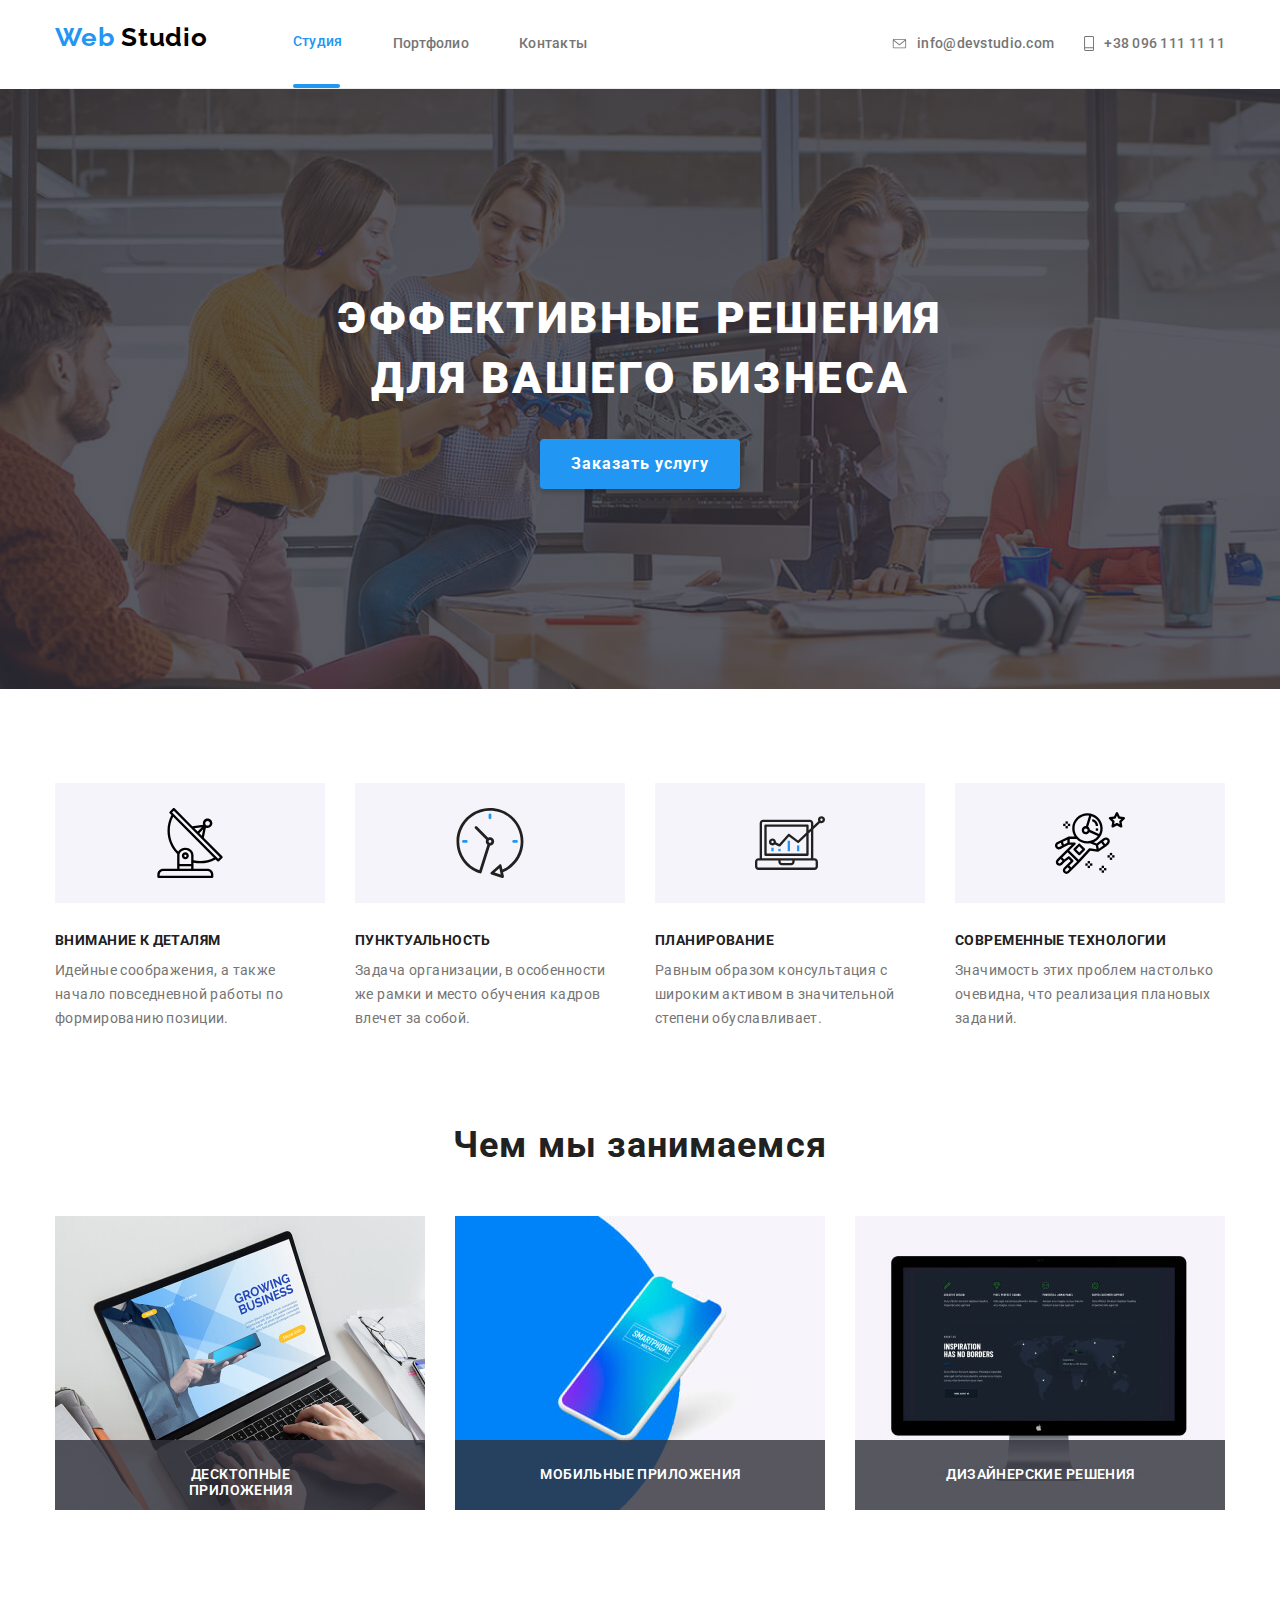
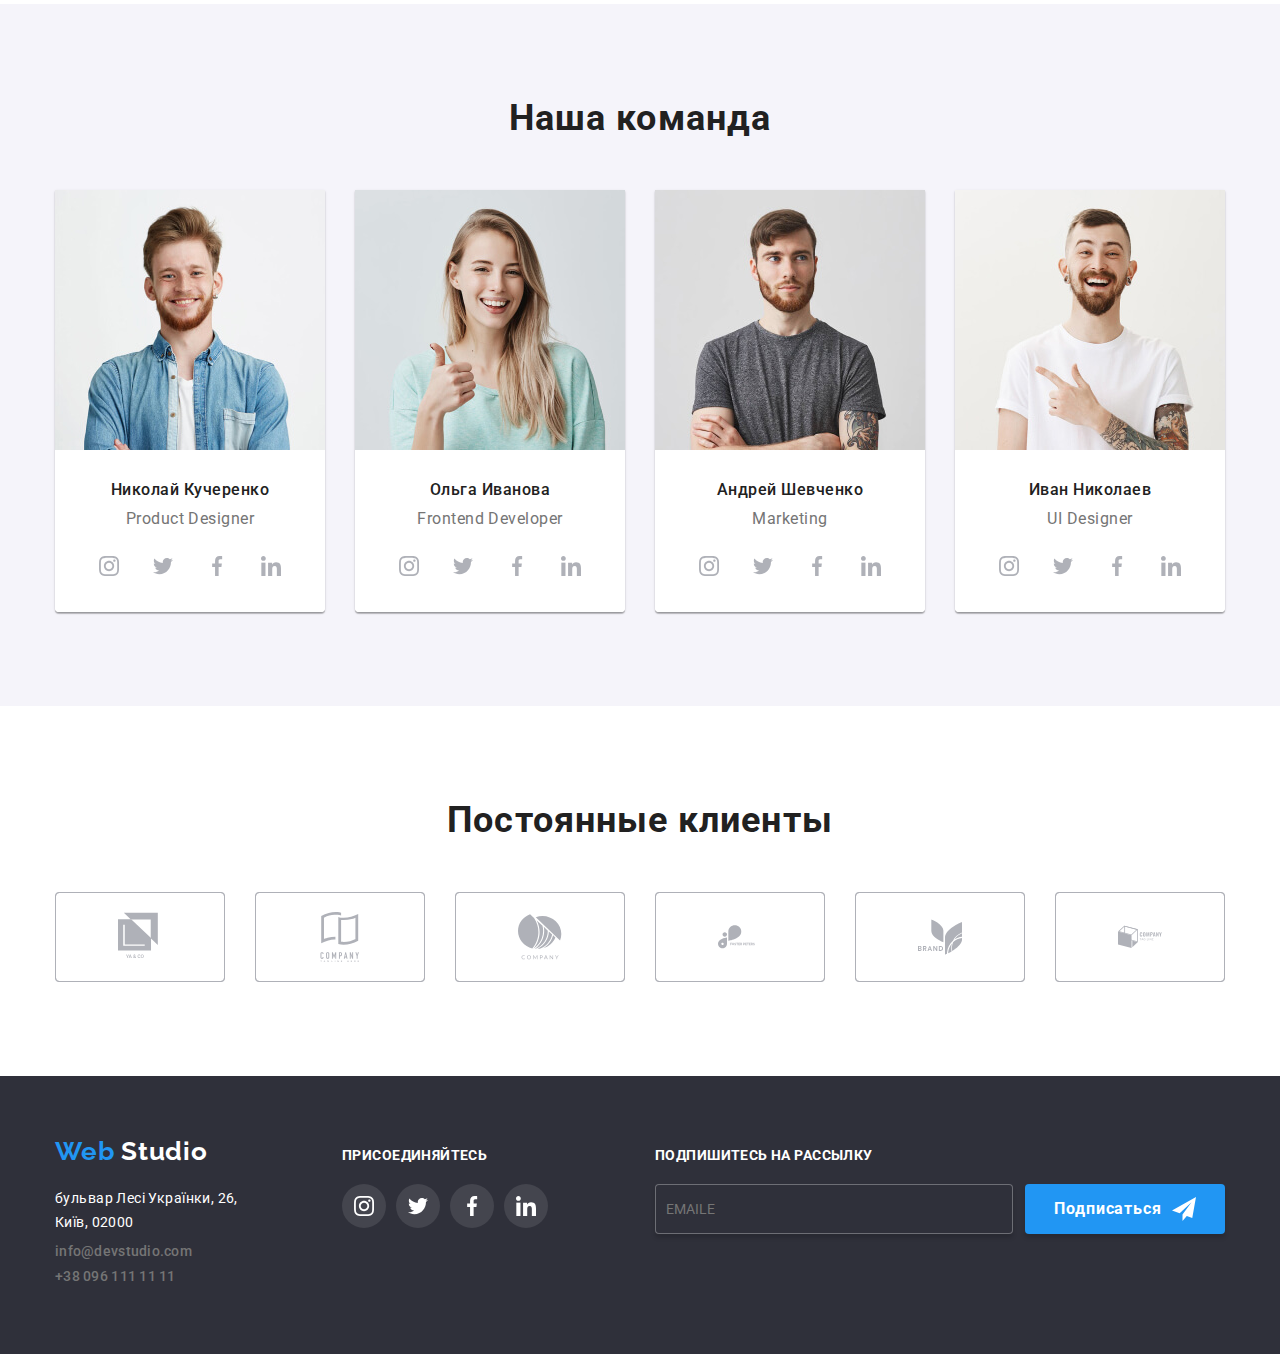
==== index.html @ e94c3d8f "срака" ====
<!DOCTYPE html>
<html lang="ru">
  <head>
    <meta charset="UTF-8" />
    <meta name="viewport" content="width=device-width, initial-scale=1.0" />
    <title>Document</title>
    <link
      href="https://fonts.googleapis.com/css2?family=Raleway:wght@700&family=Roboto:wght@400;500;700;900&display=swap"
      rel="stylesheet"
    />
    <link href="./CSS/normalize.css" rel="stylesheet" />
    <link href="./CSS/maine.min.css" rel="stylesheet" />
  </head>
  <body>
    <!--Шапка: Логотип, навігація, контакт email, тел-->
    <header>
      <!--навігація в шапці-->
      <div class="header-navigation">
        <nav class="navigation">
          <a
            class="header-logo link"
            aria-label="Логотип"
            href="./index.html"
            lang="en"
          >
            <span class="logo-web">Web</span> Studio</a
          >
          <ul class="navigation-list list">
            <li class="navigation-list-item navigation-line-studio">
              <a class="navigation-list-link link active" href="./index.html"
                >Студия</a
              >
            </li>
            <li class="navigation-list-item">
              <a class="navigation-list-link link" href="./portfolio.html"
                >Портфолио</a
              >
            </li>
            <li class="navigation-list-item">
              <a class="navigation-list-link link" href="#">Контакты</a>
            </li>
          </ul>
        </nav>

        <!--адреса контакт email, тел-->
        <div class="address-util">
          <address class="address">
            <ul class="address-list list">
              <li class="address-item">
                <a class="address-emaile link" href="mailto:info@devstudio.com"
                  ><svg class="address-emaile-svg" width="15" height="10">
                    <use href="./imeges/sprite.svg#icon-mail"></use>
                  </svg>
                  info@devstudio.com</a
                >
              </li>
              <li class="address-item">
                <a class="address-tel link" href="tel:+380961111111"
                  ><svg class="address-tel-svg" width="10" height="15">
                    <use href="./imeges/sprite.svg#icon-phone-icon"></use>
                  </svg>
                  +38 096 111 11 11</a
                >
              </li>
            </ul>
          </address>
        </div>
      </div>
    </header>
    <!--main 5 секцій:заголовок і кнопка,Особенности Чем мы занимаемся Наша команда Постоянные клиенты-->
    <main>
      <!--заголовок і кнопка-->
      <section class="decorative-img">
        <div class="container-h1">
          <h1 class="maine-taitle">
            Эффективные решения <br />
            для вашего бизнеса
          </h1>
          <button data-modal-open class="button" type="button">
            <span class="text-button">Заказать услугу</span>
          </button>
        </div>
      </section>

      <!--наші стандарти-->
      <section class="standards">
        <!--<div class="standards">-->
        <ul class="list-standards list">
          <li class="standards-list-item">
            <span class="standards-br-svg">
              <svg class="standards-list-item-svg" width="70" height="70">
                <use href="./imeges/sprite.svg#icon-antenna"></use>
              </svg>
            </span>
            <h3 class="satandards-items">Внимание к деталям</h3>
            <p class="text">
              Идейные соображения, а также начало повседневной работы по
              формированию позиции.
            </p>
          </li>
          <li class="standards-list-item">
            <span class="standards-br-svg">
              <svg class="standards-list-item-svg" width="70" height="70">
                <use href="./imeges/sprite.svg#icon-clock"></use>
              </svg>
            </span>
            <h3 class="satandards-items">Пунктуальность</h3>
            <p class="text">
              Задача организации, в особенности же рамки и место обучения кадров
              влечет за собой.
            </p>
          </li>
          <li class="standards-list-item">
            <span class="standards-br-svg">
              <svg class="standards-list-item-svg" width="70" height="70">
                <use href="./imeges/sprite.svg#icon-diagram"></use>
              </svg>
            </span>
            <h3 class="satandards-items">Планирование</h3>
            <p class="text">
              Равным образом консультация с широким активом в значительной
              степени обуславливает.
            </p>
          </li>
          <li class="standards-list-item">
            <span class="standards-br-svg">
              <svg class="standards-list-item-svg" width="70" height="70">
                <use href="./imeges/sprite.svg#icon-astronaut"></use>
              </svg>
            </span>
            <h3 class="satandards-items">Современные технологии</h3>
            <p class="text">
              Значимость этих проблем настолько очевидна, что реализация
              плановых заданий.
            </p>
          </li>
        </ul>
        <!--</div>-->
      </section>

      <!--Чем мы занимаемся-->
      <section class="projects">
        <!--<div class="projects">-->
        <h2 class="second-title">Чем мы занимаемся</h2>
        <ul class="list">
          <li class="list-img effect-studio-list-img">
            <div class="studio-effect-text-div">
              <img
                class="img"
                src="./imeges/Чем-мы-занимаемся/desktop.jpg"
                alt="фото ноутбука"
                width="370"
                height="294"
              />
              <h3 class="projects-satandards-items studio-effect-text">
                Десктопные приложения
              </h3>
            </div>
          </li>
          <li class="list-img">
            <div class="studio-effect-text-div">
              <img
                src="./imeges/Чем-мы-занимаемся/mob.jpg"
                alt="фото мобильного телефона"
                width="370"
              />
              <h3 class="projects-satandards-items studio-effect-text">
                Мобильные приложения
              </h3>
            </div>
          </li>
          <li class="list-img">
            <div class="studio-effect-text-div">
              <img
                src="./imeges/Чем-мы-занимаемся/designsolutions.jpg"
                alt="фото монитора"
                width="370"
              />
              <h3 class="projects-satandards-items studio-effect-text">
                Дизайнерские решения
              </h3>
            </div>
          </li>
        </ul>
        <!--</div>-->
      </section>

      <!--Наша команда-->
      <section class="our-team-section">
        <!--<div class="our-team-section">-->
        <div class="our-team">
          <h2 class="second-title">Наша команда</h2>
          <ul class="our-team-list list">
            <li class="our-team-list-item">
              <img
                class="manager"
                src="./imeges/Наша-команда/nikolay.jpg"
                alt="фото менеджера Дизайнер продукта"
                width="270"
                height="260"
              />
              <div class="our-team-list-container">
                <h3 class="manager-name">Николай Кучеренко</h3>
                <p class="profesion" lang="en">Product Designer</p>

                <ul class="social-list list">
                  <li class="social-list-item">
                    <a
                      class="solcial-link-item link"
                      aria-label="ссылка на инстаграм"
                      href=""
                    >
                      <svg class="solcial-icon-svg" width="20px" height="20px">
                        <use href="./imeges/sprite.svg#icon-instagram"></use>
                      </svg>
                    </a>
                  </li>
                  <li class="social-list-item">
                    <a
                      class="solcial-link-item link"
                      aria-label="ссылка на твиттер"
                      href="#"
                      ><svg class="solcial-icon-svg" width="20px" height="20px">
                        <use href="./imeges/sprite.svg#icon-twitter"></use></svg></a>
                  </li>
                  <li class="social-list-item">
                    <a
                      class="solcial-link-item link"
                      aria-label="ссылка на фейсбук"
                      href="#"
                      ><svg class="solcial-icon-svg" width="20px" height="20px">
                        <use
                          href="./imeges/sprite.svg#icon-facebook"
                        ></use></svg></a>
                  </li>
                  <li class="social-list-item">
                    <a
                      class="solcial-link-item link"
                      aria-label="ссылка на линкедин"
                      href="#"
                      ><svg class="solcial-icon-svg" width="20px" height="20px">
                        <use
                          href="./imeges/sprite.svg#icon-linkedin"
                        ></use></svg></a>
                  </li>
                </ul>
              </div>
            </li>
            <li class="our-team-list-item">
              <img
                class="manager"
                src="./imeges/Наша-команда/olga.jpg"
                alt="фото менеджера Фронтенд Разработчика"
                width="270"
                height="260"
              />
              <div class="our-team-list-container">
                <h3 class="manager-name">Ольга Иванова</h3>
                <p class="profesion" lang="en">Frontend Developer</p>
                <ul class="social-list list">
                  <li class="social-list-item">
                    <a
                      class="solcial-link-item link"
                      aria-label="ссылка на инстаграм"
                      href=""
                    >
                      <svg class="solcial-icon-svg" width="20px" height="20px">
                        <use href="./imeges/sprite.svg#icon-instagram"></use>
                      </svg>
                    </a>
                  </li>
                  <li class="social-list-item">
                    <a
                      class="solcial-link-item link"
                      aria-label="ссылка на твиттер"
                      href="#"
                      ><svg class="solcial-icon-svg" width="20px" height="20px">
                        <use href="./imeges/sprite.svg#icon-twitter"></use></svg></a>
                  </li>
                  <li class="social-list-item">
                    <a
                      class="solcial-link-item link"
                      aria-label="ссылка на фейсбук"
                      href="#"
                      ><svg class="solcial-icon-svg" width="20px" height="20px">
                        <use
                          href="./imeges/sprite.svg#icon-facebook"
                        ></use></svg></a>
                  </li>
                  <li class="social-list-item">
                    <a
                      class="solcial-link-item link"
                      aria-label="ссылка на линкедин"
                      href="#"
                      ><svg class="solcial-icon-svg" width="20px" height="20px">
                        <use
                          href="./imeges/sprite.svg#icon-linkedin"
                        ></use></svg></a>
                  </li>
                </ul>
              </div>
            </li>

            <li class="our-team-list-item">
              <img
                class="manager"
                src="./imeges/Наша-команда/andrew.jpg"
                alt="фото менеджера Маркетолога"
                width="270"
                height="260"
              />
              <div class="our-team-list-container">
                <h3 class="manager-name">Андрей Шевченко</h3>
                <p class="profesion" lang="en">Marketing</p>
                <ul class="social-list list">
                  <li class="social-list-item">
                    <a
                      class="solcial-link-item link"
                      aria-label="ссылка на инстаграм"
                      href=""
                    >
                      <svg class="solcial-icon-svg" width="20px" height="20px">
                        <use href="./imeges/sprite.svg#icon-instagram"></use>
                      </svg>
                    </a>
                  </li>
                  <li class="social-list-item">
                    <a
                      class="solcial-link-item link"
                      aria-label="ссылка на твиттер"
                      href="#"
                      ><svg class="solcial-icon-svg" width="20px" height="20px">
                        <use href="./imeges/sprite.svg#icon-twitter"></use></svg></a>
                  </li>
                  <li class="social-list-item">
                    <a
                      class="solcial-link-item link"
                      aria-label="ссылка на фейсбук"
                      href="#"
                      ><svg class="solcial-icon-svg" width="20px" height="20px">
                        <use
                          href="./imeges/sprite.svg#icon-facebook"
                        ></use></svg></a>
                  </li>
                  <li class="social-list-item">
                    <a
                      class="solcial-link-item link"
                      aria-label="ссылка на линкедин"
                      href="#"
                      ><svg class="solcial-icon-svg" width="20px" height="20px">
                        <use
                          href="./imeges/sprite.svg#icon-linkedin"
                        ></use></svg></a>
                  </li>
                </ul>
              </div>
            </li>
            <li class="our-team-list-item">
              <img
                class="manager"
                src="./imeges/Наша-команда/ivan.jpg"
                alt="фото менеджера Дизайнера интерфейса"
                width="270"
                height="260"
              />
              <div class="our-team-list-container">
                <h3 class="manager-name">Иван Николаев</h3>
                <p class="profesion" lang="en">UI Designer</p>
                <ul class="social-list list">
                  <li class="social-list-item">
                    <a
                      class="solcial-link-item link"
                      aria-label="ссылка на инстаграм"
                      href=""
                    >
                      <svg class="solcial-icon-svg" width="20px" height="20px">
                        <use href="./imeges/sprite.svg#icon-instagram"></use>
                      </svg>
                    </a>
                  </li>
                  <li class="social-list-item">
                    <a
                      class="solcial-link-item link"
                      aria-label="ссылка на твиттер"
                      href="#"
                      ><svg class="solcial-icon-svg" width="20px" height="20px">
                        <use href="./imeges/sprite.svg#icon-twitter"></use></svg></a>
                  </li>
                  <li class="social-list-item">
                    <a
                      class="solcial-link-item link"
                      aria-label="ссылка на фейсбук"
                      href="#"
                      ><svg class="solcial-icon-svg" width="20px" height="20px">
                        <use
                          href="./imeges/sprite.svg#icon-facebook"
                        ></use></svg></a>
                  </li>
                  <li class="social-list-item">
                    <a
                      class="solcial-link-item link"
                      aria-label="ссылка на линкедин"
                      href="#"
                      ><svg class="solcial-icon-svg" width="20px" height="20px">
                        <use
                          href="./imeges/sprite.svg#icon-linkedin"
                        ></use></svg></a>
                  </li>
                </ul>
              </div>
            </li>
          </ul>
        </div>
        <!--</div>-->
      </section>

      <!--Постоянные клиенты-->
      <section class="regular-customers">
        <h2 class="second-title">Постоянные клиенты</h2>
        <div class="regular-customers-list">
          <ul class="regular-customers-list-item list">
            <li>
              <a class="regular-customers-link link" href="#">
                <span class="regular-customers-dr">
                  <svg class="regular-customers-svg" width="44px" height="50px">
                    <use href="./imeges/sprite.svg#icon-YACO"></use>
                  </svg>
                </span>
              </a>
            </li>
            <li>
              <a class="regular-customers-link link" href="#">
                <span class="regular-customers-dr">
                  <svg class="regular-customers-svg" width="44px" height="50px">
                    <use
                      href="./imeges/sprite.svg#icon-COMPANYTAGLINECERE"
                    ></use>
                  </svg>
                </span>
              </a>
            </li>
            <li>
              <a class="regular-customers-link link" href="#">
                <span class="regular-customers-dr">
                  <svg class="regular-customers-svg" width="44px" height="50px">
                    <use href="./imeges/sprite.svg#icon-COMPANY"></use>
                  </svg>
                </span>
              </a>
            </li>
            <li>
              <a class="regular-customers-link link" href="#">
                <span class="regular-customers-dr">
                  <svg class="regular-customers-svg" width="44px" height="50px">
                    <use href="./imeges/sprite.svg#icon-FOSTERPETERSO"></use>
                  </svg>
                </span>
              </a>
            </li>
            <li>
              <a class="regular-customers-link link" href="#">
                <span class="regular-customers-dr">
                  <svg class="regular-customers-svg" width="44px" height="50px">
                    <use href="./imeges/sprite.svg#icon-BRAND"></use>
                  </svg>
                </span>
              </a>
            </li>
            <li>
              <a class="regular-customers-link link" href="#">
                <span class="regular-customers-dr">
                  <svg class="regular-customers-svg" width="44px" height="50px">
                    <use href="./imeges/sprite.svg#icon-COMPANYTAGLINE"></use>
                  </svg>
                </span>
              </a>
            </li>
          </ul>
        </div>
      </section>
    </main>
    <!--Footer: Лого, Адреса, Приєднуйтесь, Підписуйтесь-->
    <footer class="footer-container footer">
      <!--<div class="footer-container">-->
      <div class="footer-div-container">
        <div class="footer-div-address">
          <a
            class="footer-logo logo link"
            aria-label="Логотип"
            href="./index.html"
            lang="en"
          >
            <span class="logo-web">Web</span> Studio</a
          >
          <address>
            <ul class="list">
              <li>
                <a
                  class="footer-adres link"
                  href="https://goo.gl/maps/vcNtvVA37yMZbUhq6"
                  target="_blank"
                  >бульвар Лесі Українки, 26, Київ, 02000</a
                >
              </li>
              <li class="address-emaile-footer">
                <a class="address-emaile link" href="mailto:info@devstudio.com"
                  >info@devstudio.com</a
                >
              </li>
              <li>
                <a class="emaile address-tel link" href="tel:+380961111111"
                  >+38 096 111 11 11</a
                >
              </li>
            </ul>
          </address>
        </div>
        <div class="join-social-link">
          <b class="action">присоединяйтесь</b>
          <ul class="social-list list vidstan-icon-footer">
            <li class="social-list-item">
              <a
                class="solcial-link-item footer-icon-link link"
                aria-label="ссылка на инстаграм"
                href=""
              >
                <svg class="solcial-icon-svg" width="20px" height="20px">
                  <use href="./imeges/sprite.svg#icon-instagram"></use>
                </svg>
              </a>
            </li>
            <li class="social-list-item">
              <a
                class="solcial-link-item footer-icon-link link"
                aria-label="ссылка на твиттер"
                href="#"
                ><svg class="solcial-icon-svg" width="20px" height="20px">
                  <use href="./imeges/sprite.svg#icon-twitter"></use></svg></a>
            </li>
            <li class="social-list-item">
              <a
                class="solcial-link-item footer-icon-link link"
                aria-label="ссылка на фейсбук"
                href="#"
                ><svg class="solcial-icon-svg" width="20px" height="20px">
                  <use href="./imeges/sprite.svg#icon-facebook"></use></svg></a>
            </li>
            <li class="social-list-item">
              <a
                class="solcial-link-item footer-icon-link link"
                aria-label="ссылка на линкедин"
                href="#"
                ><svg class="solcial-icon-svg" width="20px" height="20px">
                  <use href="./imeges/sprite.svg#icon-linkedin"></use></svg></a>
            </li>
          </ul>
        </div>
        <div class="sign-up">
          <b class="action">Подпишитесь на рассылку</b>
          <form class="imput-footer">
          <div class="imput">
            <input
              type="text"
              name="email"
              class="footer-actions-input-text-emaile"
              placeholder="EMAILE"
            />
            <button class="footter-button button" type="submit">
              Подписаться
              <svg
                class="effect-div plane-icon-send"
                width="24px"
                height="24px"
              >
                <use href="./imeges/sprite.svg#icon-planeiconsend"></use>
              </svg>
            </button>
          </form>
          </div>
        </div>
      </div>
    </footer>
    <!--Модалье вікно-->
    <section data-modal class="modal-window is-hidden">
      <form class="form">
        <div class="modal-form">
          <h2 class="form-title">Оставьте свои данные, мы вам перезвоним</h2>
          <div class="modal-form-list">
            <input
              class="form-input input-modal"
              type="text"
              name="name"
              placeholder=" "
              id="name"
              required
            />
            <label class="form-label" for="name">Имя</label>
            <svg class="form-svg" width="12px" height="12px">
              <use href="./imeges/sprite.svg#icon-modal-name"></use>
            </svg>
          </div>
          <div class="modal-form-list">
            <input
              class="form-input input-modal"
              type="tel"
              name="tel"
              placeholder=" "
              id="tel"
              required
            />
            <label class="form-label" for="tel">Телефон</label>
            <svg class="form-svg" width="13px" height="13px">
              <use href="./imeges/sprite.svg#icon-modal-phone"></use>
            </svg>
            
          </div>
          <div class="modal-form-list">
            <input
              class="form-input input-modal"
              type="mail"
              name="mail"
              placeholder=" "
              id="mail"
              required
            />
            <label class="form-label" for="mail">Почта</label>
            <svg class="form-svg" width="17px" height="15px">
              <use href="./imeges/sprite.svg#icon-modal-mail"></use>
            </svg>
          </div>
          <div class="modal-form-list">
            <textarea
              class="textarea-comment input-modal"
              name="comment"
              placeholder=" "
              id="comment"
              required
              rows="2"
              style="width: 448px; height: 120px; margin: 0px;"></textarea>
            <label class="label-comment" for="comment">Комментарий</label>
          </div>
          <div class="form-accept" >
          <input class="form-mark" type="checkbox" name="policy" id="policy">
          <label class="form-mark-text" for="policy">
            Соглашаюсь с рассылкой и принимаю 
            <a class="link-modal" href="#">Условия договора</a>
          </label>
          </div>
          <button type="submit" class="btn-form" >Отправить</button>
          <button type="button" class="btn-close" data-modal-close>
            <svg class="close-svg" width="18px" height="18px">
              <use href="./imeges/sprite.svg#icon-modal-cross"></use>
            </svg>
          </button>
        </div>
      </form>
    </section>
    <script src="./js/modal.js"></script>
  </body>
</html>
---- CSS/maine.min.css ----
/*! normalize.css v8.0.1 | MIT License | github.com/necolas/normalize.css */html{line-height:1.15;-webkit-text-size-adjust:100%}body{margin:0}main{display:block}h1{font-size:2em;margin:0.67em 0}hr{box-sizing:content-box;height:0;overflow:visible}pre{font-family:monospace, monospace;font-size:1em}a{background-color:transparent}abbr[title]{border-bottom:none;text-decoration:underline;text-decoration:underline dotted}b,strong{font-weight:bolder}code,kbd,samp{font-family:monospace, monospace;font-size:1em}small{font-size:80%}sub,sup{font-size:75%;line-height:0;position:relative;vertical-align:baseline}sub{bottom:-0.25em}sup{top:-0.5em}img{border-style:none}button,input,optgroup,select,textarea{font-family:inherit;font-size:100%;line-height:1.15;margin:0}button,input{overflow:visible}button,select{text-transform:none}button,[type="button"],[type="reset"],[type="submit"]{-webkit-appearance:button}button::-moz-focus-inner,[type="button"]::-moz-focus-inner,[type="reset"]::-moz-focus-inner,[type="submit"]::-moz-focus-inner{border-style:none;padding:0}button:-moz-focusring,[type="button"]:-moz-focusring,[type="reset"]:-moz-focusring,[type="submit"]:-moz-focusring{outline:1px dotted ButtonText}fieldset{padding:0.35em 0.75em 0.625em}legend{box-sizing:border-box;color:inherit;display:table;max-width:100%;padding:0;white-space:normal}progress{vertical-align:baseline}textarea{overflow:auto}[type="checkbox"],[type="radio"]{box-sizing:border-box;padding:0}[type="number"]::-webkit-inner-spin-button,[type="number"]::-webkit-outer-spin-button{height:auto}[type="search"]{-webkit-appearance:textfield;outline-offset:-2px}[type="search"]::-webkit-search-decoration{-webkit-appearance:none}::-webkit-file-upload-button{-webkit-appearance:button;font:inherit}details{display:block}summary{display:list-item}template{display:none}[hidden]{display:none}html{box-sizing:border-box}*{border:none}*,*::before,*::after{box-sizing:inherit}*:hover,*:focus{transition:all 250ms linear}body{background-color:#ffffff;font-family:"Roboto",sans-serif;font-size:14px;color:#212121}ul{margin:0px;padding:0px}li{border:none}h1,h2,h3,h4,h5,h6{margin:0px}p{margin:0px}img{display:block}img{border:none}input,textarea{border:1px solid rgba(33,33,33,0.2);padding:unset;box-sizing:border-box;border-radius:4px;cursor:pointer}textarea{padding:15px}input:focus,textarea:focus{outline-color:#2196F3}.link{display:block;text-decoration:none}.list{list-style:none}.logo{font-weight:700;font-size:26px;line-height:1.19;letter-spacing:0.03em;color:#000000;transition:all 250ms linear}.img{display:block}.form{position:fixed;left:0;top:0;display:flex;justify-content:center;align-items:center;width:100%;height:100%;background-color:rgba(0,0,0,0.2);z-index:100}.modal-form{position:relative;padding:40px;width:528px;height:581px;background:#FFFFFF;box-shadow:0px 1px 3px rgba(0,0,0,0.12),0px 1px 1px rgba(0,0,0,0.14),0px 2px 1px rgba(0,0,0,0.2);border-radius:4px;display:flex;flex-direction:column;align-items:center;animation-name:modal-form-animation}.form-title{font-family:Roboto;font-style:normal;font-weight:bold;font-size:20px;line-height:23px;text-align:center;letter-spacing:0.03em;color:#212121;margin-bottom:30px}.form-input{padding-left:41px}.modal-form-list{width:448px}.modal-form-list:not(:last-child){margin-bottom:28px}.modal-form-list:last-child{margin-bottom:20px}.modal-form-list input{height:40px}.modal-form-list textarea{height:120px}.form-label{position:absolute;top:12px;left:42px;transition:250ms linear}.modal-form-list{position:relative}.form-svg{position:absolute;top:12px;left:19px;fill:#212121;transition:250ms linear}.form-svg{transition:250ms cubic-bezier(0.4, 0, 0.2, 1)}.label-comment{position:absolute;top:12px;left:16px;transition:250ms linear}.form-label{position:absolute;top:12px;left:42px;transition:250ms linear}.input-modal{width:100%;margin-right:auto;margin-left:auto}.form-accept{display:flex;align-items:center;display:flex;text-align:center;justify-content:center;margin-bottom:20px}.form-mark{margin-right:8px}.form-mark-text{font-family:Roboto;font-style:normal;font-weight:normal;font-size:14px;line-height:1.71;letter-spacing:0.03em;color:#757575}.btn-form{padding:10px 55px;background:#2196F3;box-shadow:0px 4px 4px rgba(0,0,0,0.15);border-radius:4px;font-family:Roboto;font-style:normal;font-weight:bold;font-size:16px;line-height:30px;display:flex;align-items:center;text-align:center;letter-spacing:0.06em;margin-right:auto;margin-left:auto;color:#FFFFFF;cursor:pointer}.btn-close{display:flex;position:absolute;height:30px;width:30px;top:14px;right:14px;border-color:#000000;background:#FFFFFF;border:1px solid rgba(0,0,0,0.1);box-sizing:border-box;border-radius:50px;justify-content:center;align-items:center;cursor:pointer;transition:250ms cubic-bezier(0.4, 0, 0.2, 1)}.btn-close:hover .close-svg,.btn-close:focus .close-svg{fill:#2196F3;transition:250ms linear}.close-svg{background-size:contain}.modal-form-list:hover .form-svg{fill:#2196F3;box-sizing:12px}.modal-form-list:hover input,.modal-form-list:hover textarea{border-color:#2196F3}.textarea-comment{padding:15px}.modal-form-list:hover label{color:#2196F3;top:-20px;left:16px}.form-input:focus+.form-label,.textarea-comment:focus+.label-comment,.form-input:not(:placeholder-shown)+.form-label,.textarea-comment:not(:placeholder-shown)+.label-comment{color:#2196F3;top:-20px;left:16px;box-sizing:12px}.form-input:focus ~ .form-svg{fill:#2196F3}.is-hidden{top:200px;visibility:hidden;opacity:0;pointer-events:none;transition:250ms cubic-bezier(0.4, 0, 0.2, 1)}@media screen and (max-width: 767px){.header-navigation,.navigation,.address-util{max-width:480px;height:60px;margin-right:auto;margin-left:auto;display:flex;justify-content:space-between;align-items:center;position:relative;padding-top:0px;padding-bottom:0px}}.header-logo{font-family:"Raleway",sans-serif;font-weight:700;font-size:26px;line-height:1.19;letter-spacing:0.03em;color:#000000;margin-right:85px}.header-logo:hover,.header-logo:focus{color:#2196f3}.header-navigation{width:1200px;padding-left:15px;padding-right:15px;margin-left:auto;margin-right:auto;border-bottom:1px solid #ececec;align-items:center;justify-content:space-between;display:flex}.logo-web{color:#2196f3}.navigation-list-link,.address-tel,.address-emaile{font-weight:500;font-size:14px;font-style:normal;line-height:1.14;letter-spacing:0.02em;color:#757575}.address-tel,.address-emaile{display:flex;align-items:center;fill:#757575}.address-emaile:hover,.address-emaile:focus{color:#2196f3}.address-emaile:hover svg,.address-emaile:focus svg{fill:#2196f3}.address-tel:hover,.address-tel:focus{color:#2196f3}.address-tel:hover svg,.address-tel:focus svg{fill:#2196f3}.active{color:#2196f3}.navigation-line-studio::after{display:block;background-color:#2196f3;width:47px;height:4px;content:"";border-radius:2px;transition:all 250ms linear}.navigation-list-link{padding-top:34px;padding-bottom:34px}.navigation-list-link:hover,.navigation-list-link:focus{color:#2196f3}.navigation{display:flex;align-items:baseline}.navigation-list,.address-util,.address-list{display:flex;align-items:center}.navigation-list-item:not(:last-child){margin-right:50px}.address-item{display:flex;align-items:center}.address-item svg{margin-right:10px}.address-item:not(:last-child){margin-right:30px}.decorative-img{background-image:linear-gradient(to bottom, rgba(47,48,58,0.8), rgba(47,48,58,0.8)),url(../imeges/Header-img/Headerimg.jpg);max-width:1600px;height:600px;background-repeat:no-repeat;margin-right:auto;margin-left:auto}.container-h1{flex-grow:1;display:block;align-items:center;width:1200px;padding-left:15px;padding-right:15px;padding-top:200px;padding-bottom:200px;margin-left:auto;margin-right:auto}.container-h1 .maine-taitle{margin-bottom:30px;font-weight:900;font-size:44px;line-height:1.36;text-align:center;letter-spacing:0.06em;text-transform:uppercase;color:#fff}.container-h1 .button{margin-left:auto;margin-right:auto;margin:auto;display:flex;width:200px;height:50px;padding-top:0px;padding-bottom:00px;background:#2196f3;box-shadow:0px 4px 4px rgba(0,0,0,0.15);border-radius:4px;cursor:pointer;border:none;transition:all 250ms linear}.container-h1 .button:hover,.container-h1 .button:focus{background-color:#7ec0f7}.h1-slaider{background:rgba(47,48,58,0.8)}.text-button{font-weight:700;font-size:16px;line-height:1.88;letter-spacing:0.06em;display:flex;align-items:center;text-align:center;color:#fff;margin-left:auto;margin-right:auto;padding-top:10px;padding-bottom:10px}.satandards-items{font-weight:700;font-size:14px;line-height:1.14;letter-spacing:0.03em;text-transform:uppercase;margin-left:auto;margin-right:auto;margin-bottom:10px;color:--title-light-theme-color}.second-title{font-weight:700;font-size:36px;line-height:1.16;text-align:center;letter-spacing:0.03em;margin-bottom:50px;color:#212121}.standards-br-svg{display:inline-block;height:120px;width:270px;margin-bottom:30px;background-color:#f5f4fa}.standards-br-svg{display:flex;align-items:center;justify-content:center}.standards{padding-top:94px;padding-bottom:47px;width:1200px;padding-left:15px;padding-right:15px;margin-left:auto;margin-right:auto}.text{font-weight:400;font-size:14px;line-height:1.71;letter-spacing:0.03em;color:#757575;width:270px}.list-standards{display:flex}.standards-list-item:not(:last-child){margin-right:30px}.standards-img{width:270px;height:120px;left:215px;top:774px;background:#f5f4fa;border-radius:4px;padding:25px 100px;margin-bottom:30px}.projects-satandards-items{padding-top:27px;padding-bottom:27px;background:rgba(47,48,58,0.8);text-align:center;text-transform:uppercase;color:#fff}.studio-effect-text-div{position:relative;overflow:hidden}.studio-effect-text{position:absolute;bottom:0%;left:0%;width:370px;height:70px;padding-top:27px;padding-bottom:27px;padding-left:83px;padding-right:82px;font-family:Roboto;font-style:normal;font-weight:600;font-size:14px;line-height:1.14;text-align:center;letter-spacing:0.03em;text-transform:uppercase;color:#fff;opacity:1;transition:all 250ms linear}.projects{width:1200px;padding-top:47px;padding-bottom:94px;padding-left:15px;padding-right:15px;margin-left:auto;margin-right:auto}.projects .list{display:flex}.list-img:not(:last-child){margin-right:30px}.manager-name{font-weight:500;font-size:16px;line-height:1.19;text-align:center;letter-spacing:0.03em;color:#212121;margin-bottom:10px}.profesion{font-weight:normal;font-size:16px;line-height:1.19;text-align:center;letter-spacing:0.03em;color:#757575}.solcial-link-item{display:block;width:44px;height:44px;padding:12px;border-radius:50%;cursor:pointer;transition:all 250ms linear}.solcial-link-item:hover,.solcial-link-item:focus{background-color:#2196f3}.solcial-link-item:hover .solcial-icon-svg,.solcial-link-item:focus{fill:#fff}.solcial-link-item:focus .solcial-icon-svg{fill:#fff}.solcial-icon-svg{fill:#afb1b8}.our-team-section{background:#f5f4fa}.our-team-section .our-team{width:1200px;padding-top:94px;padding-bottom:94px;padding-right:15px;padding-left:15px;margin-right:auto;margin-left:auto}.our-team-section .our-team-list{display:flex}.our-team-list-item{width:270px;background:#ffffff;box-shadow:0px 2px 1px rgba(0,0,0,0.2),0px 1px 1px rgba(0,0,0,0.14),0px 1px 3px rgba(0,0,0,0.12);border-radius:0px 0px 4px 4px}.our-team-list-item:not(:last-child){margin-right:30px}.our-team-list-item img{margin-bottom:0px}.our-team-list-container{background-color:#ffffff;border-radius:0px 0px 4px 4px;padding-top:30px;padding-bottom:24px}.social-list{display:flex;margin-top:16px;margin-right:32px;margin-left:32px}.social-list-item:not(:last-child){margin-right:10px}.regular-customers{width:1200px;padding-top:94px;padding-bottom:94px;padding-left:15px;padding-right:15px;margin-left:auto;margin-right:auto}.regular-customers svg{fill:#afb1b8;transition:all 250ms linear}.regular-customers-list-item{display:flex}.regular-customers-list-item li{width:170px;height:90px;border:1px solid #afb1b8;border-radius:4px;display:flex;align-items:center;justify-content:center}.regular-customers-list-item li:not(:last-child){margin-right:30px}.regular-customers-dr{border:1px solid #afb1b8;border-radius:4px;display:flex;align-items:center;justify-content:center;width:170px;height:90px;transition:all 250ms linear}.regular-customers-dr:hover,.regular-customers-dr:focus{border-color:#2196f3}.regular-customers-dr:hover .regular-customers-svg,.regular-customers-dr:focus .regular-customers-svg{fill:#2196f3}.regular-customers-link:focus .regular-customers-dr{border-color:#2196f3}.regular-customers-link:focus .regular-customers-svg{fill:#2196f3}.div-portfolio-section{width:1176px;padding-top:61px;padding-bottom:94px;padding-right:15px;padding-left:15px;margin-right:auto;margin-left:auto;box-sizing:content-box}.portfolio-button{margin-bottom:50px}.portfolio-list-btn{display:flex;justify-content:center}.portfolio-list-item-btn:not(:last-child){margin-right:8px}.portfolio-list-works{display:flex;flex-wrap:wrap}.portfolio-works-item{width:372px;margin-right:30px;margin-bottom:30px;background:#ffffff;border:1px solid #eeeeee;box-sizing:border-box}.portfolio-works-item a:hover,.portfolio-works-item a:focus{box-shadow:1px 4px 6px rgba(0,0,0,0.16),0px 4px 4px rgba(0,0,0,0.06),0px 1px 1px rgba(0,0,0,0.12)}.portfolio-works-item:nth-child(3n){margin-right:0px}.portfolio-works-item:nth-last-child(-n+3){margin-bottom:0px}.portfolio-works-text{padding-top:20px;padding-right:24px;padding-bottom:20px;padding-left:24px}.navigation-line-portfolio::after{display:block;background-color:#2196f3;width:77px;height:4px;content:"";border-radius:2px;transition:all 250ms linear}.portfolio-effect-text{position:absolute;top:100%;left:0%;width:100%;height:100%;padding-top:63px;padding-bottom:63px;padding-left:24px;padding-right:24px;font-family:Roboto;font-style:normal;font-weight:normal;font-size:18px;line-height:1.56;letter-spacing:0.03em;opacity:0;transition:all 250ms linear;color:#fff}.effect-div{position:relative;overflow:hidden}.effect-item-div:hover .portfolio-effect-text{opacity:1;top:0;background-color:rgba(33,150,243,0.9)}.portfolio-focus-item:focus .portfolio-effect-text{opacity:1;top:0;background-color:rgba(33,150,243,0.9)}.button-portfolio{font-weight:500;font-size:16px;line-height:1.63;text-align:center;letter-spacing:0.03em;border:none;background:#f5f4fa;border-radius:4px;color:#212121;transition:all 250ms linear;cursor:pointer;padding-top:6px;padding-right:22px;padding-bottom:6px;padding-left:22px}.button-portfolio:hover,.button-portfolio:focus{color:#fff;background-color:#2196f3;box-shadow:0px 4px 4px rgba(0,0,0,0.25)}.portfolio-list-title{font-weight:700;font-size:18px;line-height:2;letter-spacing:0.06em;margin-bottom:4px;color:#212121}.portfolio-text{font-weight:400;font-size:16px;line-height:30px;letter-spacing:0.03em;color:#757575}.portfolio-item .text{font-size:18px;line-height:1.56;letter-spacing:0.03em;color:#ffffff}.footer-container{background:#2f303a}.footer-container .footer-logo{margin-bottom:20px}.footer-container .footer-div-container{width:1200px;padding-top:60px;padding-bottom:60px;padding-left:15px;padding-right:15px;margin-left:auto;margin-right:auto;align-items:baseline;display:flex}.footer-container .footer-div-address{display:flex;flex-direction:column;margin-right:69px}.footer-container .footer-adres{font-style:normal;font-weight:normal;font-size:14px;margin-bottom:9px;line-height:1.71;letter-spacing:0.03em;color:#fff}.footer-container .footer-adres:hover,.footer-container .footer-adres:focus{color:#2196f3}.footer-container a{margin-bottom:9px}.footer-social-list{display:flex;margin-top:20px}.join-social-link{margin-right:94px}.join-social-link ul{margin-left:0px;margin-right:0px}.join-social-link .solcial-icon-svg{fill:#fff}.action{display:block;width:219px;height:16px;margin-bottom:20px}.sign-up{width:570px;height:86px;margin-left:auto}.imput{display:flex}.imput .footer-actions-input-text-emaile{width:358px;height:50px;left:815px;top:2779px;border:1px solid rgba(255,255,255,0.3);box-sizing:border-box;box-shadow:0px 4px 4px rgba(0,0,0,0.15);border-radius:4px;background:#2f303a;margin-right:12px;padding:10px;color:rgba(255,255,255,0.6);cursor:pointer}.imput .footter-button{width:200px;height:50px;left:1185px;top:2779px;background:#2196f3;box-shadow:0px 4px 4px rgba(0,0,0,0.15);border-radius:4px;display:flex;align-items:center;justify-content:center}.imput .button{font-weight:700;font-size:16px;line-height:1.87;display:flex;align-items:center;text-align:center;letter-spacing:0.06em;border:none;box-shadow:0px 4px 4px rgba(0,0,0,0.15);border-radius:4px;color:#fff;background:#2196f3}.imput .button:hover,.imput .button:focus{background-color:#7ec0f7}.imput .plane-icon-send{margin-left:10px}.footer-icon-link{display:inline-block;height:44px;width:44px;background-color:rgba(255,255,255,0.1);background-size:20px;background-repeat:no-repeat;background-position:center;border-radius:50%;cursor:pointer}.footer-container .logo-Web{color:#2196f3}.footer-container .logo{font-family:"Raleway",sans-serif;color:#ffffff}.footer-container .logo:hover,.footer-container .logofocus{color:#2196f3}.action{font-weight:700;font-size:14px;line-height:1.14;letter-spacing:0.03em;text-transform:uppercase;color:#fff}.action:hover,.action:focus{color:#2196f3}
/*# sourceMappingURL=maine.min.css.map */
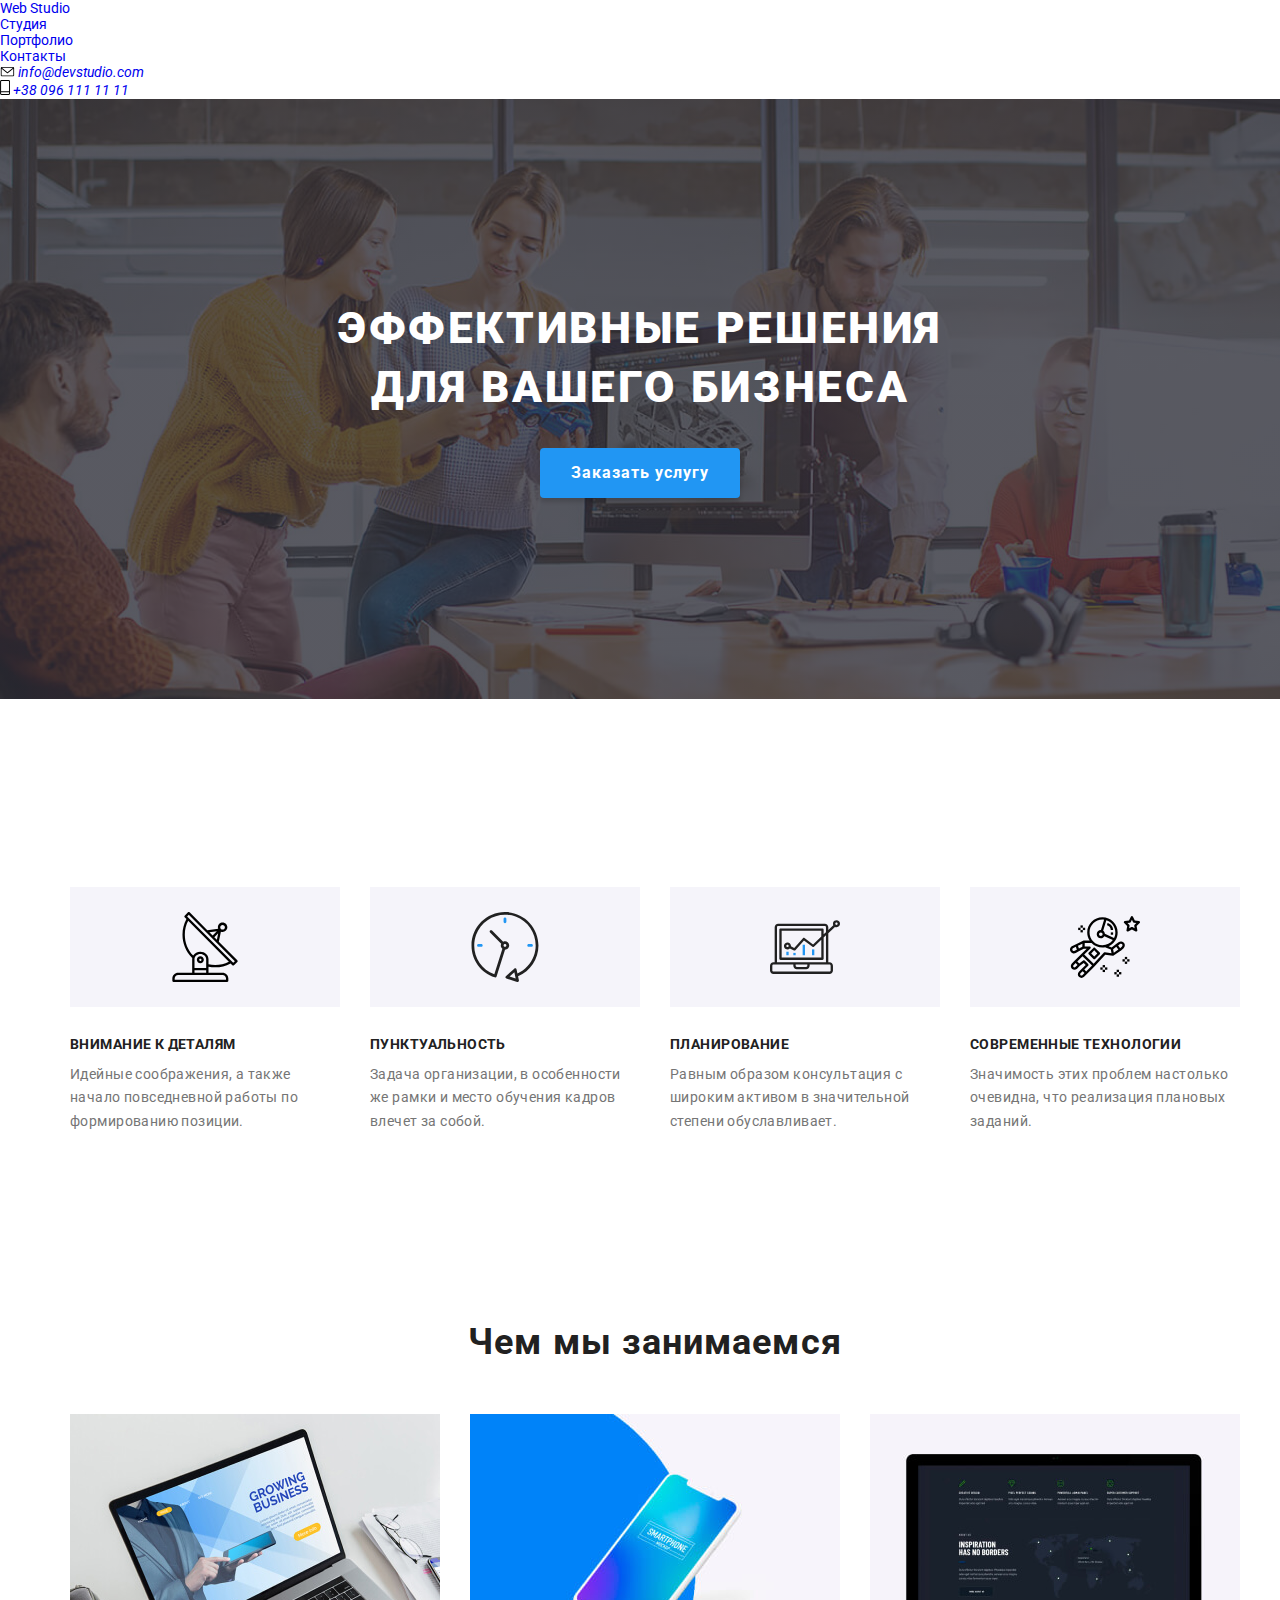
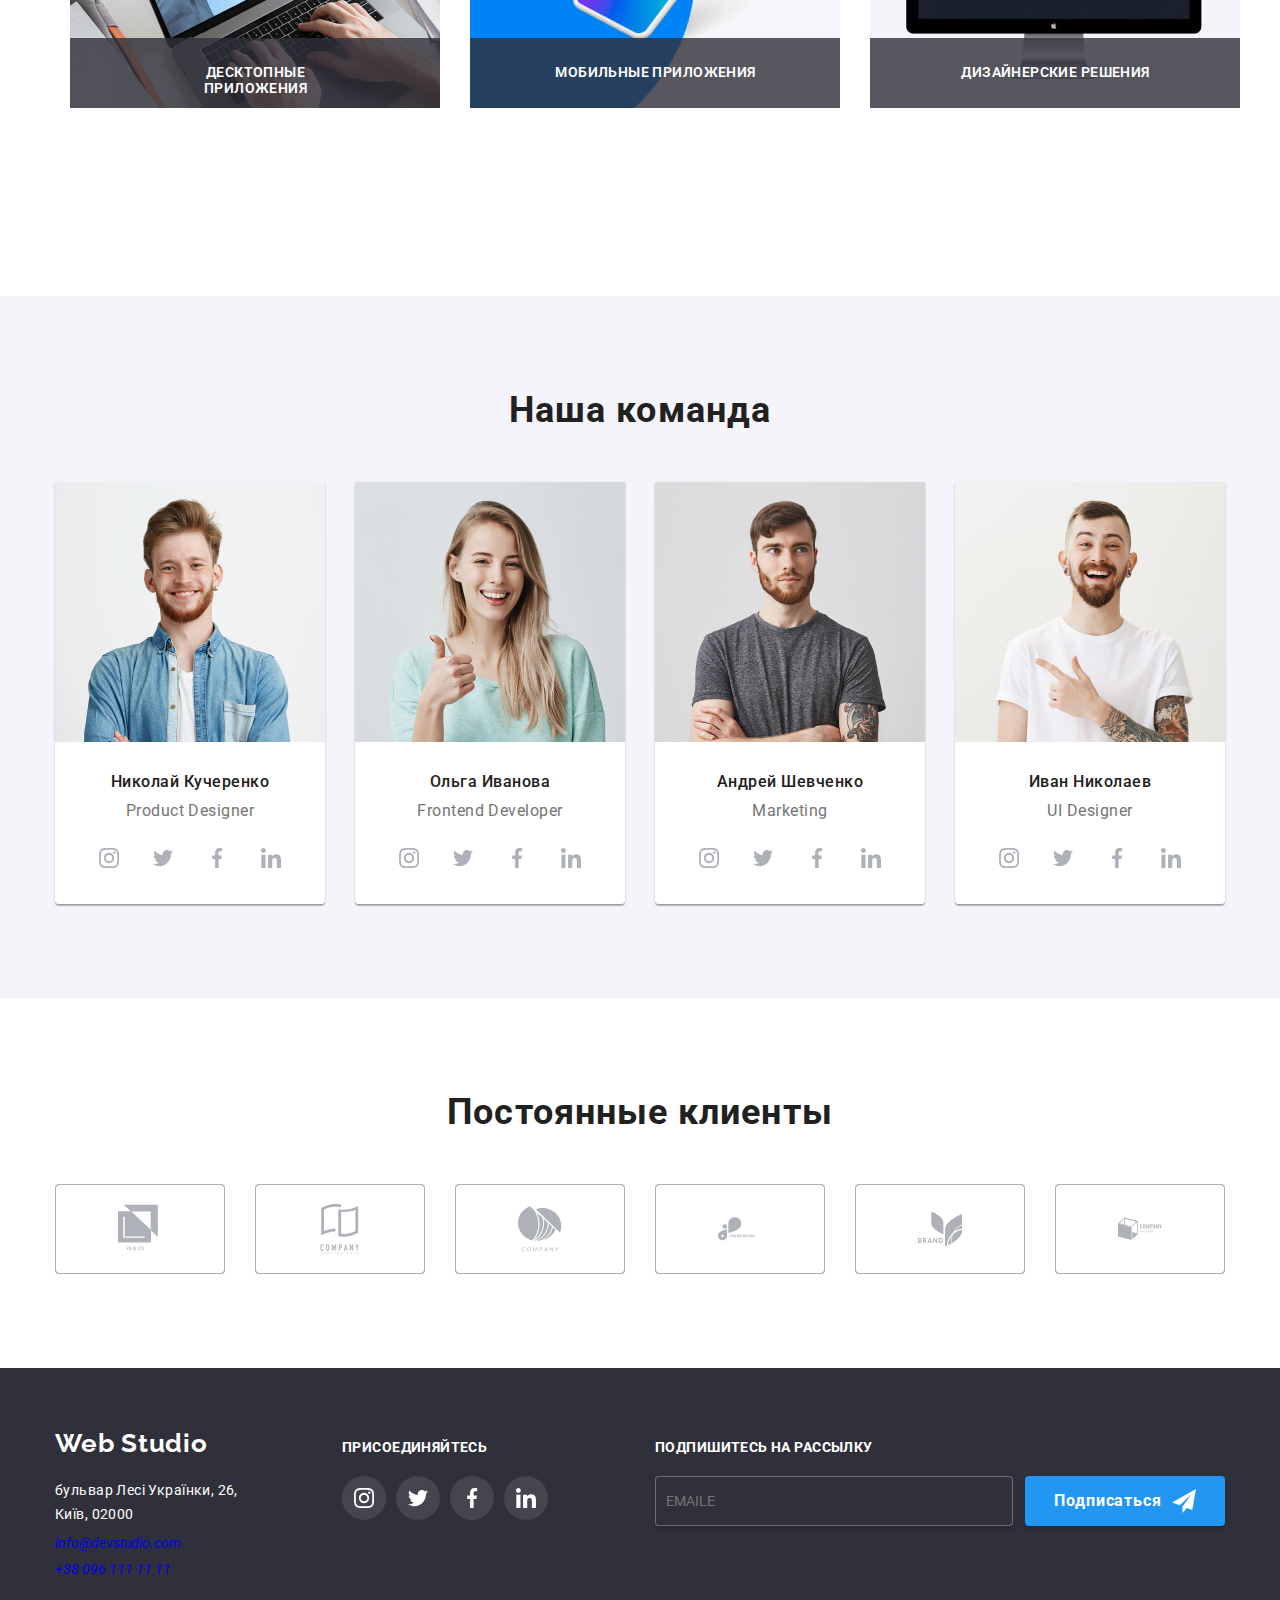
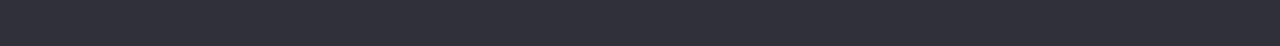
==== commit 0392feb3: "mobail nawigation" ====
--- a/index.html
+++ b/index.html
@@ -16,15 +16,16 @@
     <header>
       <!--навігація в шапці-->
       <div class="header-navigation">
+        <a
+        class="header-logo link"
+        aria-label="Логотип"
+        href="./index.html"
+        lang="en"
+      >
+        <span class="logo-web">Web</span> Studio</a
+      >
+      <div class="menu-wrapper is-open">
         <nav class="navigation">
-          <a
-            class="header-logo link"
-            aria-label="Логотип"
-            href="./index.html"
-            lang="en"
-          >
-            <span class="logo-web">Web</span> Studio</a
-          >
           <ul class="navigation-list list">
             <li class="navigation-list-item navigation-line-studio">
               <a class="navigation-list-link link active" href="./index.html"
@@ -65,6 +66,7 @@
             </ul>
           </address>
         </div>
+      </div>
       </div>
     </header>
     <!--main 5 секцій:заголовок і кнопка,Особенности Чем мы занимаемся Наша команда Постоянные клиенты-->
@@ -84,7 +86,7 @@
 
       <!--наші стандарти-->
       <section class="standards">
-        <!--<div class="standards">-->
+        <div class="standards">
         <ul class="list-standards list">
           <li class="standards-list-item">
             <span class="standards-br-svg">
@@ -135,12 +137,12 @@
             </p>
           </li>
         </ul>
-        <!--</div>-->
+        </div>
       </section>
 
       <!--Чем мы занимаемся-->
       <section class="projects">
-        <!--<div class="projects">-->
+        <div class="projects">
         <h2 class="second-title">Чем мы занимаемся</h2>
         <ul class="list">
           <li class="list-img effect-studio-list-img">
@@ -182,7 +184,7 @@
             </div>
           </li>
         </ul>
-        <!--</div>-->
+        </div>
       </section>
 
       <!--Наша команда-->
--- a/CSS/maine.min.css
+++ b/CSS/maine.min.css
@@ -1,2 +1,2 @@
-/*! normalize.css v8.0.1 | MIT License | github.com/necolas/normalize.css */html{line-height:1.15;-webkit-text-size-adjust:100%}body{margin:0}main{display:block}h1{font-size:2em;margin:0.67em 0}hr{box-sizing:content-box;height:0;overflow:visible}pre{font-family:monospace, monospace;font-size:1em}a{background-color:transparent}abbr[title]{border-bottom:none;text-decoration:underline;text-decoration:underline dotted}b,strong{font-weight:bolder}code,kbd,samp{font-family:monospace, monospace;font-size:1em}small{font-size:80%}sub,sup{font-size:75%;line-height:0;position:relative;vertical-align:baseline}sub{bottom:-0.25em}sup{top:-0.5em}img{border-style:none}button,input,optgroup,select,textarea{font-family:inherit;font-size:100%;line-height:1.15;margin:0}button,input{overflow:visible}button,select{text-transform:none}button,[type="button"],[type="reset"],[type="submit"]{-webkit-appearance:button}button::-moz-focus-inner,[type="button"]::-moz-focus-inner,[type="reset"]::-moz-focus-inner,[type="submit"]::-moz-focus-inner{border-style:none;padding:0}button:-moz-focusring,[type="button"]:-moz-focusring,[type="reset"]:-moz-focusring,[type="submit"]:-moz-focusring{outline:1px dotted ButtonText}fieldset{padding:0.35em 0.75em 0.625em}legend{box-sizing:border-box;color:inherit;display:table;max-width:100%;padding:0;white-space:normal}progress{vertical-align:baseline}textarea{overflow:auto}[type="checkbox"],[type="radio"]{box-sizing:border-box;padding:0}[type="number"]::-webkit-inner-spin-button,[type="number"]::-webkit-outer-spin-button{height:auto}[type="search"]{-webkit-appearance:textfield;outline-offset:-2px}[type="search"]::-webkit-search-decoration{-webkit-appearance:none}::-webkit-file-upload-button{-webkit-appearance:button;font:inherit}details{display:block}summary{display:list-item}template{display:none}[hidden]{display:none}html{box-sizing:border-box}*{border:none}*,*::before,*::after{box-sizing:inherit}*:hover,*:focus{transition:all 250ms linear}body{background-color:#ffffff;font-family:"Roboto",sans-serif;font-size:14px;color:#212121}ul{margin:0px;padding:0px}li{border:none}h1,h2,h3,h4,h5,h6{margin:0px}p{margin:0px}img{display:block}img{border:none}input,textarea{border:1px solid rgba(33,33,33,0.2);padding:unset;box-sizing:border-box;border-radius:4px;cursor:pointer}textarea{padding:15px}input:focus,textarea:focus{outline-color:#2196F3}.link{display:block;text-decoration:none}.list{list-style:none}.logo{font-weight:700;font-size:26px;line-height:1.19;letter-spacing:0.03em;color:#000000;transition:all 250ms linear}.img{display:block}.form{position:fixed;left:0;top:0;display:flex;justify-content:center;align-items:center;width:100%;height:100%;background-color:rgba(0,0,0,0.2);z-index:100}.modal-form{position:relative;padding:40px;width:528px;height:581px;background:#FFFFFF;box-shadow:0px 1px 3px rgba(0,0,0,0.12),0px 1px 1px rgba(0,0,0,0.14),0px 2px 1px rgba(0,0,0,0.2);border-radius:4px;display:flex;flex-direction:column;align-items:center;animation-name:modal-form-animation}.form-title{font-family:Roboto;font-style:normal;font-weight:bold;font-size:20px;line-height:23px;text-align:center;letter-spacing:0.03em;color:#212121;margin-bottom:30px}.form-input{padding-left:41px}.modal-form-list{width:448px}.modal-form-list:not(:last-child){margin-bottom:28px}.modal-form-list:last-child{margin-bottom:20px}.modal-form-list input{height:40px}.modal-form-list textarea{height:120px}.form-label{position:absolute;top:12px;left:42px;transition:250ms linear}.modal-form-list{position:relative}.form-svg{position:absolute;top:12px;left:19px;fill:#212121;transition:250ms linear}.form-svg{transition:250ms cubic-bezier(0.4, 0, 0.2, 1)}.label-comment{position:absolute;top:12px;left:16px;transition:250ms linear}.form-label{position:absolute;top:12px;left:42px;transition:250ms linear}.input-modal{width:100%;margin-right:auto;margin-left:auto}.form-accept{display:flex;align-items:center;display:flex;text-align:center;justify-content:center;margin-bottom:20px}.form-mark{margin-right:8px}.form-mark-text{font-family:Roboto;font-style:normal;font-weight:normal;font-size:14px;line-height:1.71;letter-spacing:0.03em;color:#757575}.btn-form{padding:10px 55px;background:#2196F3;box-shadow:0px 4px 4px rgba(0,0,0,0.15);border-radius:4px;font-family:Roboto;font-style:normal;font-weight:bold;font-size:16px;line-height:30px;display:flex;align-items:center;text-align:center;letter-spacing:0.06em;margin-right:auto;margin-left:auto;color:#FFFFFF;cursor:pointer}.btn-close{display:flex;position:absolute;height:30px;width:30px;top:14px;right:14px;border-color:#000000;background:#FFFFFF;border:1px solid rgba(0,0,0,0.1);box-sizing:border-box;border-radius:50px;justify-content:center;align-items:center;cursor:pointer;transition:250ms cubic-bezier(0.4, 0, 0.2, 1)}.btn-close:hover .close-svg,.btn-close:focus .close-svg{fill:#2196F3;transition:250ms linear}.close-svg{background-size:contain}.modal-form-list:hover .form-svg{fill:#2196F3;box-sizing:12px}.modal-form-list:hover input,.modal-form-list:hover textarea{border-color:#2196F3}.textarea-comment{padding:15px}.modal-form-list:hover label{color:#2196F3;top:-20px;left:16px}.form-input:focus+.form-label,.textarea-comment:focus+.label-comment,.form-input:not(:placeholder-shown)+.form-label,.textarea-comment:not(:placeholder-shown)+.label-comment{color:#2196F3;top:-20px;left:16px;box-sizing:12px}.form-input:focus ~ .form-svg{fill:#2196F3}.is-hidden{top:200px;visibility:hidden;opacity:0;pointer-events:none;transition:250ms cubic-bezier(0.4, 0, 0.2, 1)}@media screen and (max-width: 767px){.header-navigation,.navigation,.address-util{max-width:480px;height:60px;margin-right:auto;margin-left:auto;display:flex;justify-content:space-between;align-items:center;position:relative;padding-top:0px;padding-bottom:0px}}.header-logo{font-family:"Raleway",sans-serif;font-weight:700;font-size:26px;line-height:1.19;letter-spacing:0.03em;color:#000000;margin-right:85px}.header-logo:hover,.header-logo:focus{color:#2196f3}.header-navigation{width:1200px;padding-left:15px;padding-right:15px;margin-left:auto;margin-right:auto;border-bottom:1px solid #ececec;align-items:center;justify-content:space-between;display:flex}.logo-web{color:#2196f3}.navigation-list-link,.address-tel,.address-emaile{font-weight:500;font-size:14px;font-style:normal;line-height:1.14;letter-spacing:0.02em;color:#757575}.address-tel,.address-emaile{display:flex;align-items:center;fill:#757575}.address-emaile:hover,.address-emaile:focus{color:#2196f3}.address-emaile:hover svg,.address-emaile:focus svg{fill:#2196f3}.address-tel:hover,.address-tel:focus{color:#2196f3}.address-tel:hover svg,.address-tel:focus svg{fill:#2196f3}.active{color:#2196f3}.navigation-line-studio::after{display:block;background-color:#2196f3;width:47px;height:4px;content:"";border-radius:2px;transition:all 250ms linear}.navigation-list-link{padding-top:34px;padding-bottom:34px}.navigation-list-link:hover,.navigation-list-link:focus{color:#2196f3}.navigation{display:flex;align-items:baseline}.navigation-list,.address-util,.address-list{display:flex;align-items:center}.navigation-list-item:not(:last-child){margin-right:50px}.address-item{display:flex;align-items:center}.address-item svg{margin-right:10px}.address-item:not(:last-child){margin-right:30px}.decorative-img{background-image:linear-gradient(to bottom, rgba(47,48,58,0.8), rgba(47,48,58,0.8)),url(../imeges/Header-img/Headerimg.jpg);max-width:1600px;height:600px;background-repeat:no-repeat;margin-right:auto;margin-left:auto}.container-h1{flex-grow:1;display:block;align-items:center;width:1200px;padding-left:15px;padding-right:15px;padding-top:200px;padding-bottom:200px;margin-left:auto;margin-right:auto}.container-h1 .maine-taitle{margin-bottom:30px;font-weight:900;font-size:44px;line-height:1.36;text-align:center;letter-spacing:0.06em;text-transform:uppercase;color:#fff}.container-h1 .button{margin-left:auto;margin-right:auto;margin:auto;display:flex;width:200px;height:50px;padding-top:0px;padding-bottom:00px;background:#2196f3;box-shadow:0px 4px 4px rgba(0,0,0,0.15);border-radius:4px;cursor:pointer;border:none;transition:all 250ms linear}.container-h1 .button:hover,.container-h1 .button:focus{background-color:#7ec0f7}.h1-slaider{background:rgba(47,48,58,0.8)}.text-button{font-weight:700;font-size:16px;line-height:1.88;letter-spacing:0.06em;display:flex;align-items:center;text-align:center;color:#fff;margin-left:auto;margin-right:auto;padding-top:10px;padding-bottom:10px}.satandards-items{font-weight:700;font-size:14px;line-height:1.14;letter-spacing:0.03em;text-transform:uppercase;margin-left:auto;margin-right:auto;margin-bottom:10px;color:--title-light-theme-color}.second-title{font-weight:700;font-size:36px;line-height:1.16;text-align:center;letter-spacing:0.03em;margin-bottom:50px;color:#212121}.standards-br-svg{display:inline-block;height:120px;width:270px;margin-bottom:30px;background-color:#f5f4fa}.standards-br-svg{display:flex;align-items:center;justify-content:center}.standards{padding-top:94px;padding-bottom:47px;width:1200px;padding-left:15px;padding-right:15px;margin-left:auto;margin-right:auto}.text{font-weight:400;font-size:14px;line-height:1.71;letter-spacing:0.03em;color:#757575;width:270px}.list-standards{display:flex}.standards-list-item:not(:last-child){margin-right:30px}.standards-img{width:270px;height:120px;left:215px;top:774px;background:#f5f4fa;border-radius:4px;padding:25px 100px;margin-bottom:30px}.projects-satandards-items{padding-top:27px;padding-bottom:27px;background:rgba(47,48,58,0.8);text-align:center;text-transform:uppercase;color:#fff}.studio-effect-text-div{position:relative;overflow:hidden}.studio-effect-text{position:absolute;bottom:0%;left:0%;width:370px;height:70px;padding-top:27px;padding-bottom:27px;padding-left:83px;padding-right:82px;font-family:Roboto;font-style:normal;font-weight:600;font-size:14px;line-height:1.14;text-align:center;letter-spacing:0.03em;text-transform:uppercase;color:#fff;opacity:1;transition:all 250ms linear}.projects{width:1200px;padding-top:47px;padding-bottom:94px;padding-left:15px;padding-right:15px;margin-left:auto;margin-right:auto}.projects .list{display:flex}.list-img:not(:last-child){margin-right:30px}.manager-name{font-weight:500;font-size:16px;line-height:1.19;text-align:center;letter-spacing:0.03em;color:#212121;margin-bottom:10px}.profesion{font-weight:normal;font-size:16px;line-height:1.19;text-align:center;letter-spacing:0.03em;color:#757575}.solcial-link-item{display:block;width:44px;height:44px;padding:12px;border-radius:50%;cursor:pointer;transition:all 250ms linear}.solcial-link-item:hover,.solcial-link-item:focus{background-color:#2196f3}.solcial-link-item:hover .solcial-icon-svg,.solcial-link-item:focus{fill:#fff}.solcial-link-item:focus .solcial-icon-svg{fill:#fff}.solcial-icon-svg{fill:#afb1b8}.our-team-section{background:#f5f4fa}.our-team-section .our-team{width:1200px;padding-top:94px;padding-bottom:94px;padding-right:15px;padding-left:15px;margin-right:auto;margin-left:auto}.our-team-section .our-team-list{display:flex}.our-team-list-item{width:270px;background:#ffffff;box-shadow:0px 2px 1px rgba(0,0,0,0.2),0px 1px 1px rgba(0,0,0,0.14),0px 1px 3px rgba(0,0,0,0.12);border-radius:0px 0px 4px 4px}.our-team-list-item:not(:last-child){margin-right:30px}.our-team-list-item img{margin-bottom:0px}.our-team-list-container{background-color:#ffffff;border-radius:0px 0px 4px 4px;padding-top:30px;padding-bottom:24px}.social-list{display:flex;margin-top:16px;margin-right:32px;margin-left:32px}.social-list-item:not(:last-child){margin-right:10px}.regular-customers{width:1200px;padding-top:94px;padding-bottom:94px;padding-left:15px;padding-right:15px;margin-left:auto;margin-right:auto}.regular-customers svg{fill:#afb1b8;transition:all 250ms linear}.regular-customers-list-item{display:flex}.regular-customers-list-item li{width:170px;height:90px;border:1px solid #afb1b8;border-radius:4px;display:flex;align-items:center;justify-content:center}.regular-customers-list-item li:not(:last-child){margin-right:30px}.regular-customers-dr{border:1px solid #afb1b8;border-radius:4px;display:flex;align-items:center;justify-content:center;width:170px;height:90px;transition:all 250ms linear}.regular-customers-dr:hover,.regular-customers-dr:focus{border-color:#2196f3}.regular-customers-dr:hover .regular-customers-svg,.regular-customers-dr:focus .regular-customers-svg{fill:#2196f3}.regular-customers-link:focus .regular-customers-dr{border-color:#2196f3}.regular-customers-link:focus .regular-customers-svg{fill:#2196f3}.div-portfolio-section{width:1176px;padding-top:61px;padding-bottom:94px;padding-right:15px;padding-left:15px;margin-right:auto;margin-left:auto;box-sizing:content-box}.portfolio-button{margin-bottom:50px}.portfolio-list-btn{display:flex;justify-content:center}.portfolio-list-item-btn:not(:last-child){margin-right:8px}.portfolio-list-works{display:flex;flex-wrap:wrap}.portfolio-works-item{width:372px;margin-right:30px;margin-bottom:30px;background:#ffffff;border:1px solid #eeeeee;box-sizing:border-box}.portfolio-works-item a:hover,.portfolio-works-item a:focus{box-shadow:1px 4px 6px rgba(0,0,0,0.16),0px 4px 4px rgba(0,0,0,0.06),0px 1px 1px rgba(0,0,0,0.12)}.portfolio-works-item:nth-child(3n){margin-right:0px}.portfolio-works-item:nth-last-child(-n+3){margin-bottom:0px}.portfolio-works-text{padding-top:20px;padding-right:24px;padding-bottom:20px;padding-left:24px}.navigation-line-portfolio::after{display:block;background-color:#2196f3;width:77px;height:4px;content:"";border-radius:2px;transition:all 250ms linear}.portfolio-effect-text{position:absolute;top:100%;left:0%;width:100%;height:100%;padding-top:63px;padding-bottom:63px;padding-left:24px;padding-right:24px;font-family:Roboto;font-style:normal;font-weight:normal;font-size:18px;line-height:1.56;letter-spacing:0.03em;opacity:0;transition:all 250ms linear;color:#fff}.effect-div{position:relative;overflow:hidden}.effect-item-div:hover .portfolio-effect-text{opacity:1;top:0;background-color:rgba(33,150,243,0.9)}.portfolio-focus-item:focus .portfolio-effect-text{opacity:1;top:0;background-color:rgba(33,150,243,0.9)}.button-portfolio{font-weight:500;font-size:16px;line-height:1.63;text-align:center;letter-spacing:0.03em;border:none;background:#f5f4fa;border-radius:4px;color:#212121;transition:all 250ms linear;cursor:pointer;padding-top:6px;padding-right:22px;padding-bottom:6px;padding-left:22px}.button-portfolio:hover,.button-portfolio:focus{color:#fff;background-color:#2196f3;box-shadow:0px 4px 4px rgba(0,0,0,0.25)}.portfolio-list-title{font-weight:700;font-size:18px;line-height:2;letter-spacing:0.06em;margin-bottom:4px;color:#212121}.portfolio-text{font-weight:400;font-size:16px;line-height:30px;letter-spacing:0.03em;color:#757575}.portfolio-item .text{font-size:18px;line-height:1.56;letter-spacing:0.03em;color:#ffffff}.footer-container{background:#2f303a}.footer-container .footer-logo{margin-bottom:20px}.footer-container .footer-div-container{width:1200px;padding-top:60px;padding-bottom:60px;padding-left:15px;padding-right:15px;margin-left:auto;margin-right:auto;align-items:baseline;display:flex}.footer-container .footer-div-address{display:flex;flex-direction:column;margin-right:69px}.footer-container .footer-adres{font-style:normal;font-weight:normal;font-size:14px;margin-bottom:9px;line-height:1.71;letter-spacing:0.03em;color:#fff}.footer-container .footer-adres:hover,.footer-container .footer-adres:focus{color:#2196f3}.footer-container a{margin-bottom:9px}.footer-social-list{display:flex;margin-top:20px}.join-social-link{margin-right:94px}.join-social-link ul{margin-left:0px;margin-right:0px}.join-social-link .solcial-icon-svg{fill:#fff}.action{display:block;width:219px;height:16px;margin-bottom:20px}.sign-up{width:570px;height:86px;margin-left:auto}.imput{display:flex}.imput .footer-actions-input-text-emaile{width:358px;height:50px;left:815px;top:2779px;border:1px solid rgba(255,255,255,0.3);box-sizing:border-box;box-shadow:0px 4px 4px rgba(0,0,0,0.15);border-radius:4px;background:#2f303a;margin-right:12px;padding:10px;color:rgba(255,255,255,0.6);cursor:pointer}.imput .footter-button{width:200px;height:50px;left:1185px;top:2779px;background:#2196f3;box-shadow:0px 4px 4px rgba(0,0,0,0.15);border-radius:4px;display:flex;align-items:center;justify-content:center}.imput .button{font-weight:700;font-size:16px;line-height:1.87;display:flex;align-items:center;text-align:center;letter-spacing:0.06em;border:none;box-shadow:0px 4px 4px rgba(0,0,0,0.15);border-radius:4px;color:#fff;background:#2196f3}.imput .button:hover,.imput .button:focus{background-color:#7ec0f7}.imput .plane-icon-send{margin-left:10px}.footer-icon-link{display:inline-block;height:44px;width:44px;background-color:rgba(255,255,255,0.1);background-size:20px;background-repeat:no-repeat;background-position:center;border-radius:50%;cursor:pointer}.footer-container .logo-Web{color:#2196f3}.footer-container .logo{font-family:"Raleway",sans-serif;color:#ffffff}.footer-container .logo:hover,.footer-container .logofocus{color:#2196f3}.action{font-weight:700;font-size:14px;line-height:1.14;letter-spacing:0.03em;text-transform:uppercase;color:#fff}.action:hover,.action:focus{color:#2196f3}
+/*! normalize.css v8.0.1 | MIT License | github.com/necolas/normalize.css */html{line-height:1.15;-webkit-text-size-adjust:100%}body{margin:0}main{display:block}h1{font-size:2em;margin:0.67em 0}hr{box-sizing:content-box;height:0;overflow:visible}pre{font-family:monospace, monospace;font-size:1em}a{background-color:transparent}abbr[title]{border-bottom:none;text-decoration:underline;text-decoration:underline dotted}b,strong{font-weight:bolder}code,kbd,samp{font-family:monospace, monospace;font-size:1em}small{font-size:80%}sub,sup{font-size:75%;line-height:0;position:relative;vertical-align:baseline}sub{bottom:-0.25em}sup{top:-0.5em}img{border-style:none}button,input,optgroup,select,textarea{font-family:inherit;font-size:100%;line-height:1.15;margin:0}button,input{overflow:visible}button,select{text-transform:none}button,[type="button"],[type="reset"],[type="submit"]{-webkit-appearance:button}button::-moz-focus-inner,[type="button"]::-moz-focus-inner,[type="reset"]::-moz-focus-inner,[type="submit"]::-moz-focus-inner{border-style:none;padding:0}button:-moz-focusring,[type="button"]:-moz-focusring,[type="reset"]:-moz-focusring,[type="submit"]:-moz-focusring{outline:1px dotted ButtonText}fieldset{padding:0.35em 0.75em 0.625em}legend{box-sizing:border-box;color:inherit;display:table;max-width:100%;padding:0;white-space:normal}progress{vertical-align:baseline}textarea{overflow:auto}[type="checkbox"],[type="radio"]{box-sizing:border-box;padding:0}[type="number"]::-webkit-inner-spin-button,[type="number"]::-webkit-outer-spin-button{height:auto}[type="search"]{-webkit-appearance:textfield;outline-offset:-2px}[type="search"]::-webkit-search-decoration{-webkit-appearance:none}::-webkit-file-upload-button{-webkit-appearance:button;font:inherit}details{display:block}summary{display:list-item}template{display:none}[hidden]{display:none}html{box-sizing:border-box}*{border:none}*,*::before,*::after{box-sizing:inherit}*:hover,*:focus{transition:all 250ms linear}body{background-color:#ffffff;font-family:"Roboto",sans-serif;font-size:14px;color:#212121}ul{margin:0px;padding:0px}li{border:none}h1,h2,h3,h4,h5,h6{margin:0px}p{margin:0px}img{display:block}img{border:none}input,textarea{border:1px solid rgba(33,33,33,0.2);padding:unset;box-sizing:border-box;border-radius:4px;cursor:pointer}textarea{padding:15px}input:focus,textarea:focus{outline-color:#2196F3}.link{display:block;text-decoration:none}.list{list-style:none}.logo{font-weight:700;font-size:26px;line-height:1.19;letter-spacing:0.03em;color:#000000;transition:all 250ms linear}.img{display:block}.form{position:fixed;left:0;top:0;display:flex;justify-content:center;align-items:center;width:100%;height:100%;background-color:rgba(0,0,0,0.2);z-index:100}.modal-form{position:relative;padding:40px;width:528px;height:581px;background:#FFFFFF;box-shadow:0px 1px 3px rgba(0,0,0,0.12),0px 1px 1px rgba(0,0,0,0.14),0px 2px 1px rgba(0,0,0,0.2);border-radius:4px;display:flex;flex-direction:column;align-items:center;animation-name:modal-form-animation}.form-title{font-family:Roboto;font-style:normal;font-weight:bold;font-size:20px;line-height:23px;text-align:center;letter-spacing:0.03em;color:#212121;margin-bottom:30px}.form-input{padding-left:41px}.modal-form-list{width:448px}.modal-form-list:not(:last-child){margin-bottom:28px}.modal-form-list:last-child{margin-bottom:20px}.modal-form-list input{height:40px}.modal-form-list textarea{height:120px}.form-label{position:absolute;top:12px;left:42px;transition:250ms linear}.modal-form-list{position:relative}.form-svg{position:absolute;top:12px;left:19px;fill:#212121;transition:250ms linear}.form-svg{transition:250ms cubic-bezier(0.4, 0, 0.2, 1)}.label-comment{position:absolute;top:12px;left:16px;transition:250ms linear}.form-label{position:absolute;top:12px;left:42px;transition:250ms linear}.input-modal{width:100%;margin-right:auto;margin-left:auto}.form-accept{display:flex;align-items:center;display:flex;text-align:center;justify-content:center;margin-bottom:20px}.form-mark{margin-right:8px}.form-mark-text{font-family:Roboto;font-style:normal;font-weight:normal;font-size:14px;line-height:1.71;letter-spacing:0.03em;color:#757575}.btn-form{padding:10px 55px;background:#2196F3;box-shadow:0px 4px 4px rgba(0,0,0,0.15);border-radius:4px;font-family:Roboto;font-style:normal;font-weight:bold;font-size:16px;line-height:30px;display:flex;align-items:center;text-align:center;letter-spacing:0.06em;margin-right:auto;margin-left:auto;color:#FFFFFF;cursor:pointer}.btn-close{display:flex;position:absolute;height:30px;width:30px;top:14px;right:14px;border-color:#000000;background:#FFFFFF;border:1px solid rgba(0,0,0,0.1);box-sizing:border-box;border-radius:50px;justify-content:center;align-items:center;cursor:pointer;transition:250ms cubic-bezier(0.4, 0, 0.2, 1)}.btn-close:hover .close-svg,.btn-close:focus .close-svg{fill:#2196F3;transition:250ms linear}.close-svg{background-size:contain}.modal-form-list:hover .form-svg{fill:#2196F3;box-sizing:12px}.modal-form-list:hover input,.modal-form-list:hover textarea{border-color:#2196F3}.textarea-comment{padding:15px}.modal-form-list:hover label{color:#2196F3;top:-20px;left:16px}.form-input:focus+.form-label,.textarea-comment:focus+.label-comment,.form-input:not(:placeholder-shown)+.form-label,.textarea-comment:not(:placeholder-shown)+.label-comment{color:#2196F3;top:-20px;left:16px;box-sizing:12px}.form-input:focus ~ .form-svg{fill:#2196F3}.is-hidden{top:200px;visibility:hidden;opacity:0;pointer-events:none;transition:250ms cubic-bezier(0.4, 0, 0.2, 1)}@media screen and (max-width: 767px){.header-navigation{position:relative;width:480px;height:60px;margin-left:auto;margin-right:auto;border-bottom:1px solid #ececec;align-items:center;justify-content:space-between;display:flex}.menu-wrapper{position:absolute;display:flex;flex-direction:column}.header-logo{font-family:"Raleway",sans-serif;font-weight:700;font-size:26px;line-height:1.19;letter-spacing:0.03em;color:#000000;margin-right:85px}.header-logo:hover,.header-logo:focus{color:#2196f3}.logo-web{color:#2196f3}.navigation-list-link,.address-tel,.address-emaile{font-weight:500;font-size:14px;font-style:normal;line-height:1.14;letter-spacing:0.02em;color:#757575}.address-tel,.address-emaile{display:flex;align-items:center;fill:#757575}.address-emaile:hover,.address-emaile:focus{color:#2196f3}.address-emaile:hover svg,.address-emaile:focus svg{fill:#2196f3}.address-tel:hover,.address-tel:focus{color:#2196f3}.address-tel:hover svg,.address-tel:focus svg{fill:#2196f3}.active{color:#2196f3}.navigation-line-studio::after{display:block;background-color:#2196f3;width:47px;height:4px;content:"";border-radius:2px;transition:all 250ms linear}.navigation-list-link{padding-top:34px;padding-bottom:34px}.navigation-list-link:hover,.navigation-list-link:focus{color:#2196f3}.navigation{display:flex}.navigation-list,.address-util,.address-list{display:flex;align-items:center}.navigation-list-item:not(:last-child){margin-right:50px}.address-item{display:flex;align-items:center}.address-item svg{margin-right:10px}.address-item:not(:last-child){margin-right:30px}}.decorative-img{background-image:linear-gradient(to bottom, rgba(47,48,58,0.8), rgba(47,48,58,0.8)),url(../imeges/Header-img/Headerimg.jpg);max-width:1600px;height:600px;background-repeat:no-repeat;margin-right:auto;margin-left:auto}.container-h1{flex-grow:1;display:block;align-items:center;width:1200px;padding-left:15px;padding-right:15px;padding-top:200px;padding-bottom:200px;margin-left:auto;margin-right:auto}.container-h1 .maine-taitle{margin-bottom:30px;font-weight:900;font-size:44px;line-height:1.36;text-align:center;letter-spacing:0.06em;text-transform:uppercase;color:#fff}.container-h1 .button{margin-left:auto;margin-right:auto;margin:auto;display:flex;width:200px;height:50px;padding-top:0px;padding-bottom:00px;background:#2196f3;box-shadow:0px 4px 4px rgba(0,0,0,0.15);border-radius:4px;cursor:pointer;border:none;transition:all 250ms linear}.container-h1 .button:hover,.container-h1 .button:focus{background-color:#7ec0f7}.h1-slaider{background:rgba(47,48,58,0.8)}.text-button{font-weight:700;font-size:16px;line-height:1.88;letter-spacing:0.06em;display:flex;align-items:center;text-align:center;color:#fff;margin-left:auto;margin-right:auto;padding-top:10px;padding-bottom:10px}.satandards-items{font-weight:700;font-size:14px;line-height:1.14;letter-spacing:0.03em;text-transform:uppercase;margin-left:auto;margin-right:auto;margin-bottom:10px;color:--title-light-theme-color}.second-title{font-weight:700;font-size:36px;line-height:1.16;text-align:center;letter-spacing:0.03em;margin-bottom:50px;color:#212121}.standards-br-svg{display:inline-block;height:120px;width:270px;margin-bottom:30px;background-color:#f5f4fa}.standards-br-svg{display:flex;align-items:center;justify-content:center}.standards{padding-top:94px;padding-bottom:47px;width:1200px;padding-left:15px;padding-right:15px;margin-left:auto;margin-right:auto}.text{font-weight:400;font-size:14px;line-height:1.71;letter-spacing:0.03em;color:#757575;width:270px}.list-standards{display:flex}.standards-list-item:not(:last-child){margin-right:30px}.standards-img{width:270px;height:120px;left:215px;top:774px;background:#f5f4fa;border-radius:4px;padding:25px 100px;margin-bottom:30px}.projects-satandards-items{padding-top:27px;padding-bottom:27px;background:rgba(47,48,58,0.8);text-align:center;text-transform:uppercase;color:#fff}.studio-effect-text-div{position:relative;overflow:hidden}.studio-effect-text{position:absolute;bottom:0%;left:0%;width:370px;height:70px;padding-top:27px;padding-bottom:27px;padding-left:83px;padding-right:82px;font-family:Roboto;font-style:normal;font-weight:600;font-size:14px;line-height:1.14;text-align:center;letter-spacing:0.03em;text-transform:uppercase;color:#fff;opacity:1;transition:all 250ms linear}.projects{width:1200px;padding-top:47px;padding-bottom:94px;padding-left:15px;padding-right:15px;margin-left:auto;margin-right:auto}.projects .list{display:flex}.list-img:not(:last-child){margin-right:30px}.manager-name{font-weight:500;font-size:16px;line-height:1.19;text-align:center;letter-spacing:0.03em;color:#212121;margin-bottom:10px}.profesion{font-weight:normal;font-size:16px;line-height:1.19;text-align:center;letter-spacing:0.03em;color:#757575}.solcial-link-item{display:block;width:44px;height:44px;padding:12px;border-radius:50%;cursor:pointer;transition:all 250ms linear}.solcial-link-item:hover,.solcial-link-item:focus{background-color:#2196f3}.solcial-link-item:hover .solcial-icon-svg,.solcial-link-item:focus{fill:#fff}.solcial-link-item:focus .solcial-icon-svg{fill:#fff}.solcial-icon-svg{fill:#afb1b8}.our-team-section{background:#f5f4fa}.our-team-section .our-team{width:1200px;padding-top:94px;padding-bottom:94px;padding-right:15px;padding-left:15px;margin-right:auto;margin-left:auto}.our-team-section .our-team-list{display:flex}.our-team-list-item{width:270px;background:#ffffff;box-shadow:0px 2px 1px rgba(0,0,0,0.2),0px 1px 1px rgba(0,0,0,0.14),0px 1px 3px rgba(0,0,0,0.12);border-radius:0px 0px 4px 4px}.our-team-list-item:not(:last-child){margin-right:30px}.our-team-list-item img{margin-bottom:0px}.our-team-list-container{background-color:#ffffff;border-radius:0px 0px 4px 4px;padding-top:30px;padding-bottom:24px}.social-list{display:flex;margin-top:16px;margin-right:32px;margin-left:32px}.social-list-item:not(:last-child){margin-right:10px}.regular-customers{width:1200px;padding-top:94px;padding-bottom:94px;padding-left:15px;padding-right:15px;margin-left:auto;margin-right:auto}.regular-customers svg{fill:#afb1b8;transition:all 250ms linear}.regular-customers-list-item{display:flex}.regular-customers-list-item li{width:170px;height:90px;border:1px solid #afb1b8;border-radius:4px;display:flex;align-items:center;justify-content:center}.regular-customers-list-item li:not(:last-child){margin-right:30px}.regular-customers-dr{border:1px solid #afb1b8;border-radius:4px;display:flex;align-items:center;justify-content:center;width:170px;height:90px;transition:all 250ms linear}.regular-customers-dr:hover,.regular-customers-dr:focus{border-color:#2196f3}.regular-customers-dr:hover .regular-customers-svg,.regular-customers-dr:focus .regular-customers-svg{fill:#2196f3}.regular-customers-link:focus .regular-customers-dr{border-color:#2196f3}.regular-customers-link:focus .regular-customers-svg{fill:#2196f3}.div-portfolio-section{width:1176px;padding-top:61px;padding-bottom:94px;padding-right:15px;padding-left:15px;margin-right:auto;margin-left:auto;box-sizing:content-box}.portfolio-button{margin-bottom:50px}.portfolio-list-btn{display:flex;justify-content:center}.portfolio-list-item-btn:not(:last-child){margin-right:8px}.portfolio-list-works{display:flex;flex-wrap:wrap}.portfolio-works-item{width:372px;margin-right:30px;margin-bottom:30px;background:#ffffff;border:1px solid #eeeeee;box-sizing:border-box}.portfolio-works-item a:hover,.portfolio-works-item a:focus{box-shadow:1px 4px 6px rgba(0,0,0,0.16),0px 4px 4px rgba(0,0,0,0.06),0px 1px 1px rgba(0,0,0,0.12)}.portfolio-works-item:nth-child(3n){margin-right:0px}.portfolio-works-item:nth-last-child(-n+3){margin-bottom:0px}.portfolio-works-text{padding-top:20px;padding-right:24px;padding-bottom:20px;padding-left:24px}.navigation-line-portfolio::after{display:block;background-color:#2196f3;width:77px;height:4px;content:"";border-radius:2px;transition:all 250ms linear}.portfolio-effect-text{position:absolute;top:100%;left:0%;width:100%;height:100%;padding-top:63px;padding-bottom:63px;padding-left:24px;padding-right:24px;font-family:Roboto;font-style:normal;font-weight:normal;font-size:18px;line-height:1.56;letter-spacing:0.03em;opacity:0;transition:all 250ms linear;color:#fff}.effect-div{position:relative;overflow:hidden}.effect-item-div:hover .portfolio-effect-text{opacity:1;top:0;background-color:rgba(33,150,243,0.9)}.portfolio-focus-item:focus .portfolio-effect-text{opacity:1;top:0;background-color:rgba(33,150,243,0.9)}.button-portfolio{font-weight:500;font-size:16px;line-height:1.63;text-align:center;letter-spacing:0.03em;border:none;background:#f5f4fa;border-radius:4px;color:#212121;transition:all 250ms linear;cursor:pointer;padding-top:6px;padding-right:22px;padding-bottom:6px;padding-left:22px}.button-portfolio:hover,.button-portfolio:focus{color:#fff;background-color:#2196f3;box-shadow:0px 4px 4px rgba(0,0,0,0.25)}.portfolio-list-title{font-weight:700;font-size:18px;line-height:2;letter-spacing:0.06em;margin-bottom:4px;color:#212121}.portfolio-text{font-weight:400;font-size:16px;line-height:30px;letter-spacing:0.03em;color:#757575}.portfolio-item .text{font-size:18px;line-height:1.56;letter-spacing:0.03em;color:#ffffff}.footer-container{background:#2f303a}.footer-container .footer-logo{margin-bottom:20px}.footer-container .footer-div-container{width:1200px;padding-top:60px;padding-bottom:60px;padding-left:15px;padding-right:15px;margin-left:auto;margin-right:auto;align-items:baseline;display:flex}.footer-container .footer-div-address{display:flex;flex-direction:column;margin-right:69px}.footer-container .footer-adres{font-style:normal;font-weight:normal;font-size:14px;margin-bottom:9px;line-height:1.71;letter-spacing:0.03em;color:#fff}.footer-container .footer-adres:hover,.footer-container .footer-adres:focus{color:#2196f3}.footer-container a{margin-bottom:9px}.footer-social-list{display:flex;margin-top:20px}.join-social-link{margin-right:94px}.join-social-link ul{margin-left:0px;margin-right:0px}.join-social-link .solcial-icon-svg{fill:#fff}.action{display:block;width:219px;height:16px;margin-bottom:20px}.sign-up{width:570px;height:86px;margin-left:auto}.imput{display:flex}.imput .footer-actions-input-text-emaile{width:358px;height:50px;left:815px;top:2779px;border:1px solid rgba(255,255,255,0.3);box-sizing:border-box;box-shadow:0px 4px 4px rgba(0,0,0,0.15);border-radius:4px;background:#2f303a;margin-right:12px;padding:10px;color:rgba(255,255,255,0.6);cursor:pointer}.imput .footter-button{width:200px;height:50px;left:1185px;top:2779px;background:#2196f3;box-shadow:0px 4px 4px rgba(0,0,0,0.15);border-radius:4px;display:flex;align-items:center;justify-content:center}.imput .button{font-weight:700;font-size:16px;line-height:1.87;display:flex;align-items:center;text-align:center;letter-spacing:0.06em;border:none;box-shadow:0px 4px 4px rgba(0,0,0,0.15);border-radius:4px;color:#fff;background:#2196f3}.imput .button:hover,.imput .button:focus{background-color:#7ec0f7}.imput .plane-icon-send{margin-left:10px}.footer-icon-link{display:inline-block;height:44px;width:44px;background-color:rgba(255,255,255,0.1);background-size:20px;background-repeat:no-repeat;background-position:center;border-radius:50%;cursor:pointer}.footer-container .logo-Web{color:#2196f3}.footer-container .logo{font-family:"Raleway",sans-serif;color:#ffffff}.footer-container .logo:hover,.footer-container .logofocus{color:#2196f3}.action{font-weight:700;font-size:14px;line-height:1.14;letter-spacing:0.03em;text-transform:uppercase;color:#fff}.action:hover,.action:focus{color:#2196f3}
 /*# sourceMappingURL=maine.min.css.map */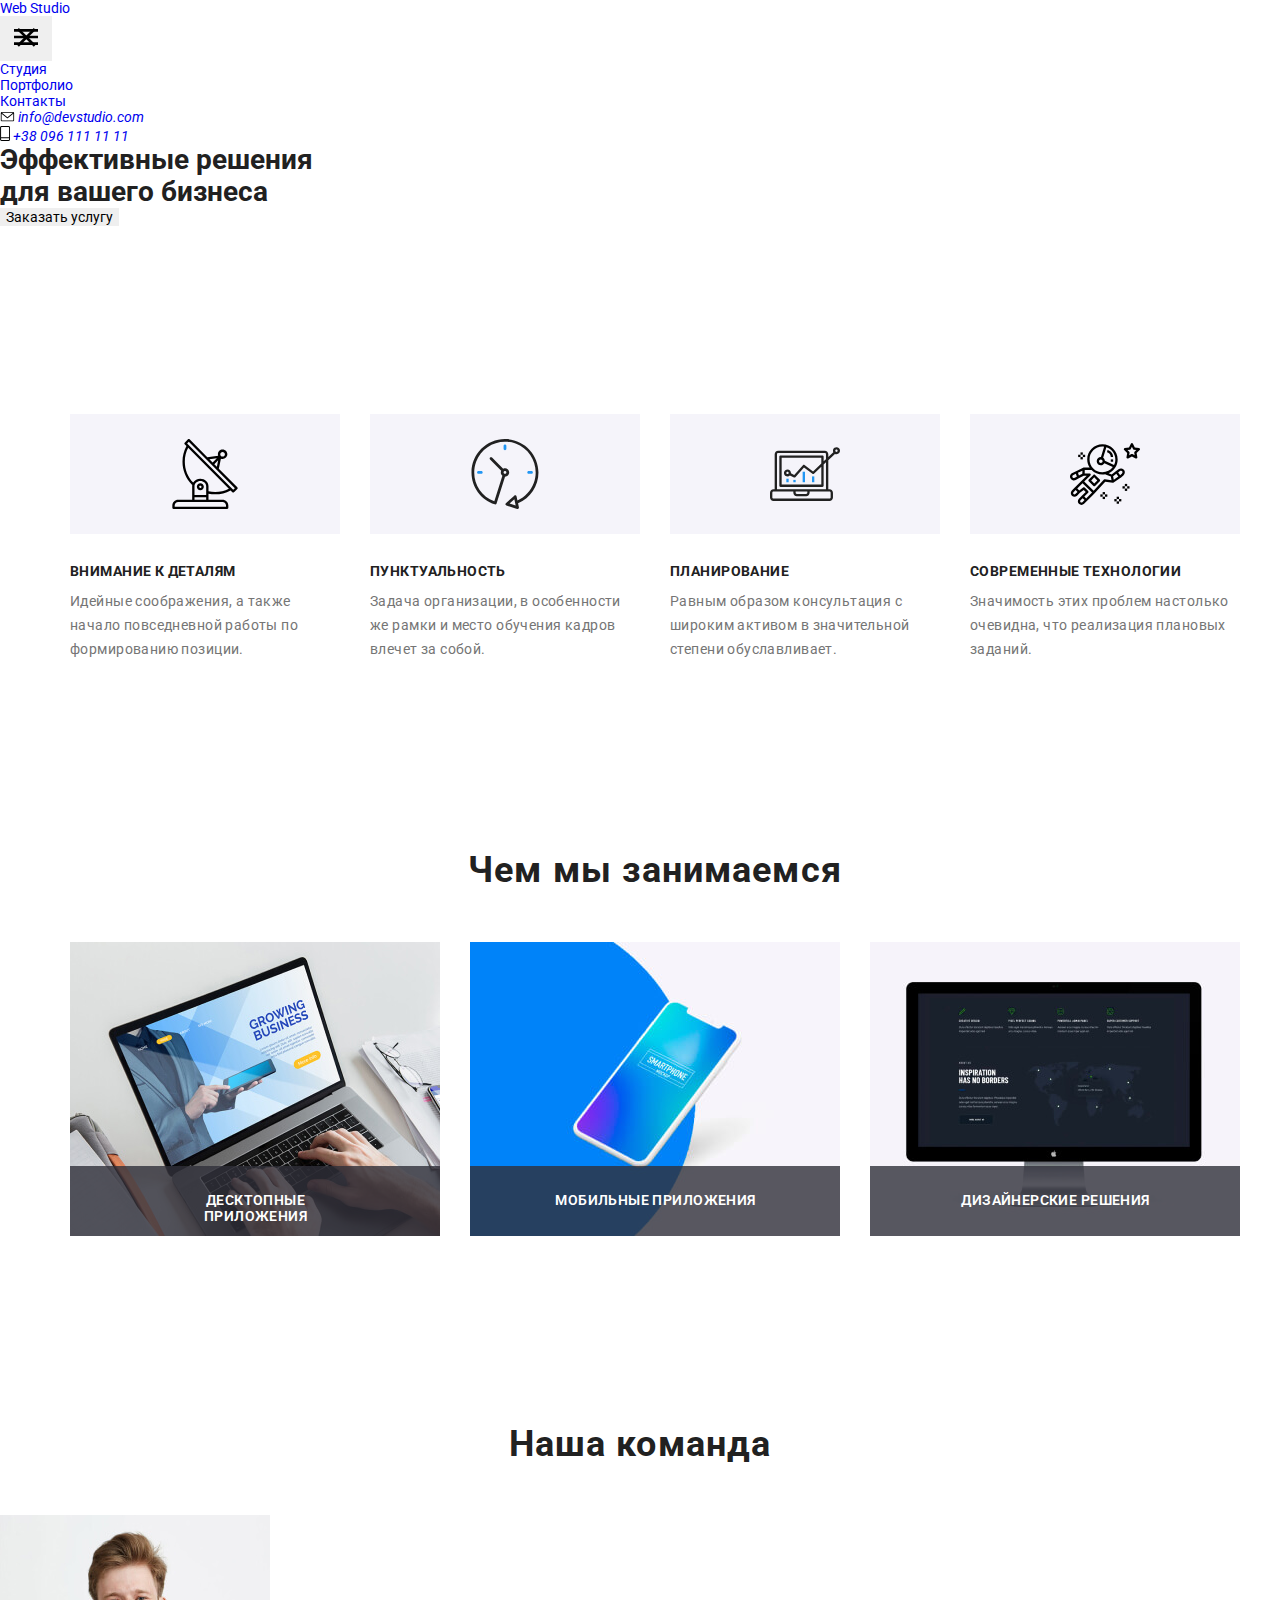
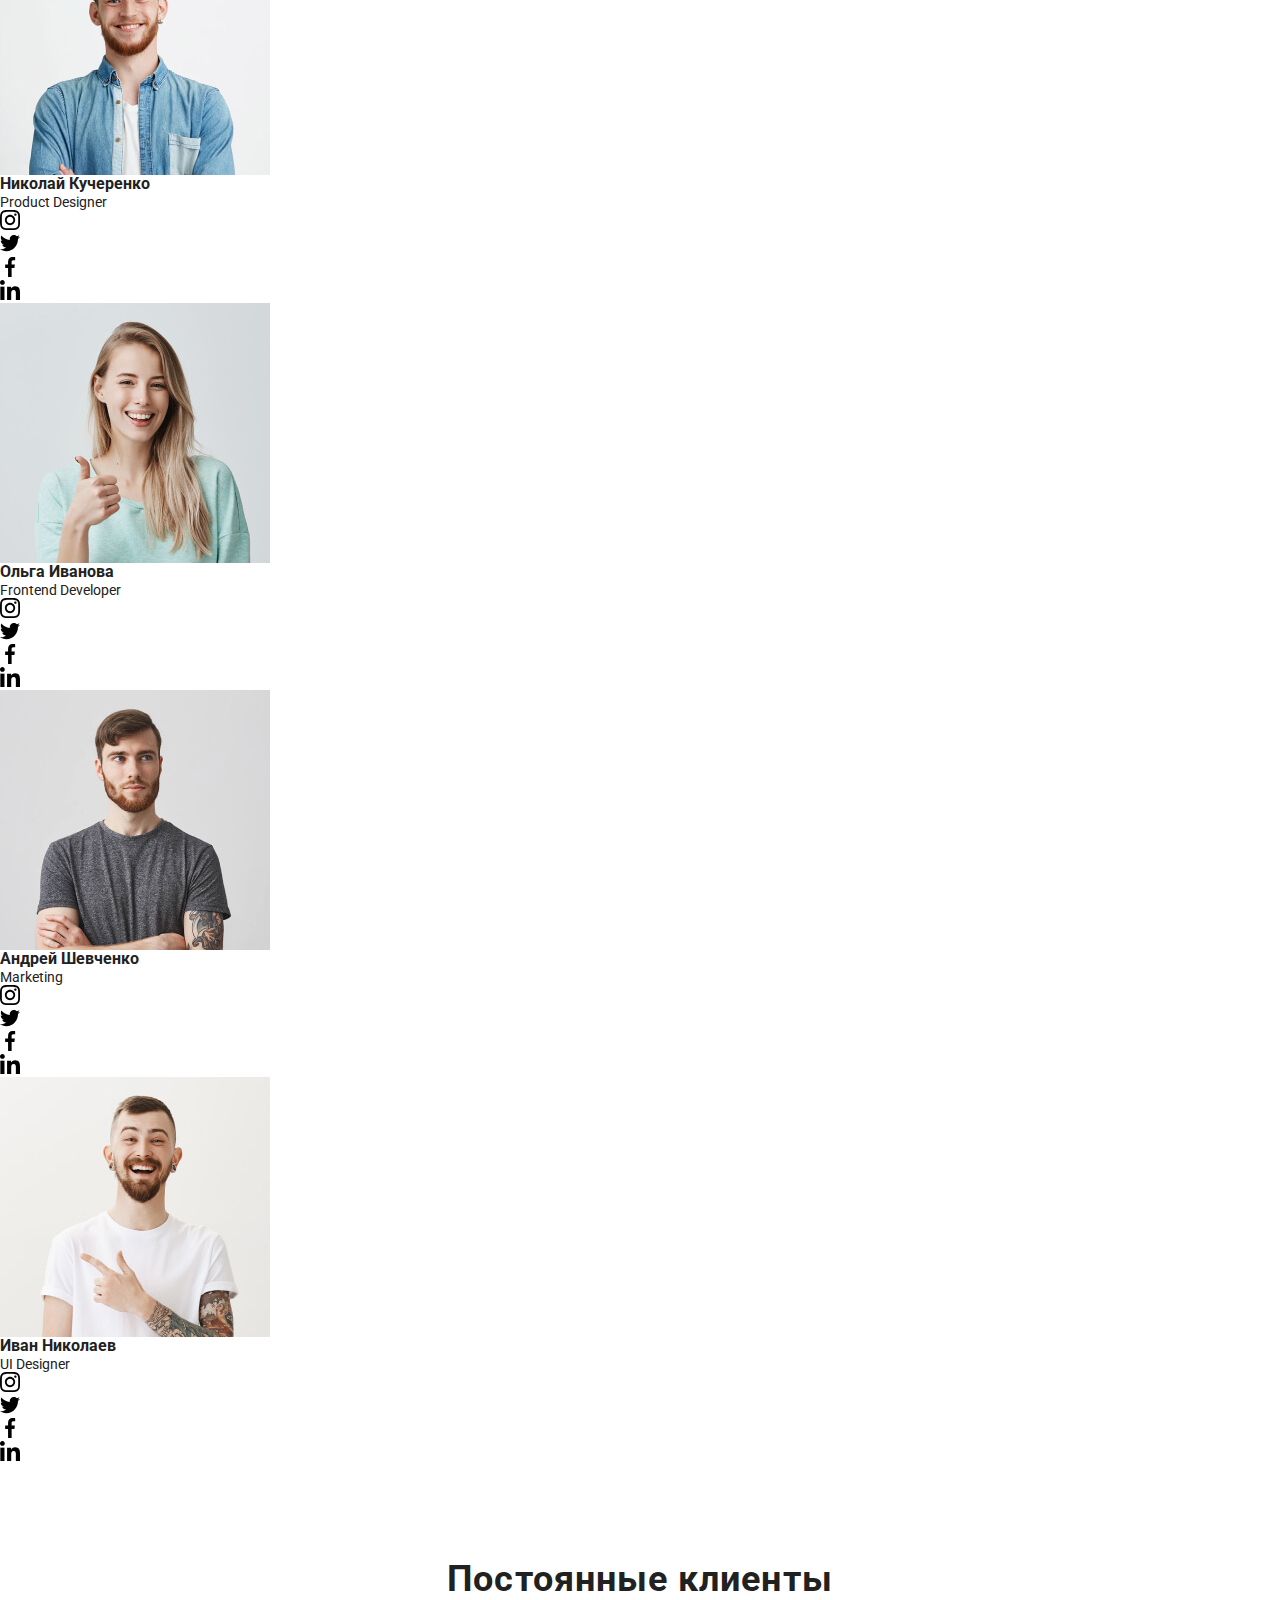
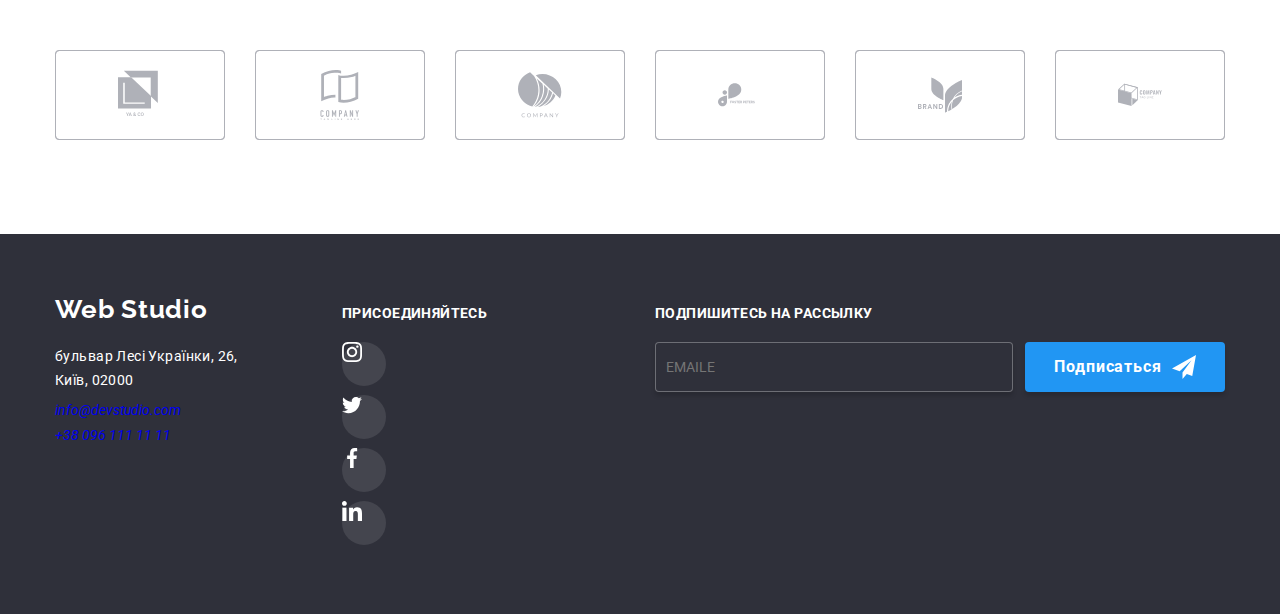
==== commit c2175314: "роблю" ====
--- a/index.html
+++ b/index.html
@@ -16,15 +16,23 @@
     <header>
       <!--навігація в шапці-->
       <div class="header-navigation">
+        <div class="logo-container">
         <a
         class="header-logo link"
         aria-label="Логотип"
         href="./index.html"
         lang="en"
-      >
+       >
         <span class="logo-web">Web</span> Studio</a
-      >
-      <div class="menu-wrapper is-open">
+       >
+      </div>
+      <button type="button" is-open class="menu-btn" aria-expanded="true" aria-controls="menu-wrapper" data-menu-button>
+        <svg width="40" height="40">
+          <use class="icon-burger" href="./imeges/sprite.svg#icon-icon-menu-burger"></use>
+          <use class="icon-close" href="./imeges/sprite.svg#icon-close-burger"></use>
+        </svg>
+      </button>
+      <div class="menu-wrapper is-open" data-menu>
         <nav class="navigation">
           <ul class="navigation-list list">
             <li class="navigation-list-item navigation-line-studio">
--- a/CSS/maine.min.css
+++ b/CSS/maine.min.css
@@ -1,2 +1,2 @@
-/*! normalize.css v8.0.1 | MIT License | github.com/necolas/normalize.css */html{line-height:1.15;-webkit-text-size-adjust:100%}body{margin:0}main{display:block}h1{font-size:2em;margin:0.67em 0}hr{box-sizing:content-box;height:0;overflow:visible}pre{font-family:monospace, monospace;font-size:1em}a{background-color:transparent}abbr[title]{border-bottom:none;text-decoration:underline;text-decoration:underline dotted}b,strong{font-weight:bolder}code,kbd,samp{font-family:monospace, monospace;font-size:1em}small{font-size:80%}sub,sup{font-size:75%;line-height:0;position:relative;vertical-align:baseline}sub{bottom:-0.25em}sup{top:-0.5em}img{border-style:none}button,input,optgroup,select,textarea{font-family:inherit;font-size:100%;line-height:1.15;margin:0}button,input{overflow:visible}button,select{text-transform:none}button,[type="button"],[type="reset"],[type="submit"]{-webkit-appearance:button}button::-moz-focus-inner,[type="button"]::-moz-focus-inner,[type="reset"]::-moz-focus-inner,[type="submit"]::-moz-focus-inner{border-style:none;padding:0}button:-moz-focusring,[type="button"]:-moz-focusring,[type="reset"]:-moz-focusring,[type="submit"]:-moz-focusring{outline:1px dotted ButtonText}fieldset{padding:0.35em 0.75em 0.625em}legend{box-sizing:border-box;color:inherit;display:table;max-width:100%;padding:0;white-space:normal}progress{vertical-align:baseline}textarea{overflow:auto}[type="checkbox"],[type="radio"]{box-sizing:border-box;padding:0}[type="number"]::-webkit-inner-spin-button,[type="number"]::-webkit-outer-spin-button{height:auto}[type="search"]{-webkit-appearance:textfield;outline-offset:-2px}[type="search"]::-webkit-search-decoration{-webkit-appearance:none}::-webkit-file-upload-button{-webkit-appearance:button;font:inherit}details{display:block}summary{display:list-item}template{display:none}[hidden]{display:none}html{box-sizing:border-box}*{border:none}*,*::before,*::after{box-sizing:inherit}*:hover,*:focus{transition:all 250ms linear}body{background-color:#ffffff;font-family:"Roboto",sans-serif;font-size:14px;color:#212121}ul{margin:0px;padding:0px}li{border:none}h1,h2,h3,h4,h5,h6{margin:0px}p{margin:0px}img{display:block}img{border:none}input,textarea{border:1px solid rgba(33,33,33,0.2);padding:unset;box-sizing:border-box;border-radius:4px;cursor:pointer}textarea{padding:15px}input:focus,textarea:focus{outline-color:#2196F3}.link{display:block;text-decoration:none}.list{list-style:none}.logo{font-weight:700;font-size:26px;line-height:1.19;letter-spacing:0.03em;color:#000000;transition:all 250ms linear}.img{display:block}.form{position:fixed;left:0;top:0;display:flex;justify-content:center;align-items:center;width:100%;height:100%;background-color:rgba(0,0,0,0.2);z-index:100}.modal-form{position:relative;padding:40px;width:528px;height:581px;background:#FFFFFF;box-shadow:0px 1px 3px rgba(0,0,0,0.12),0px 1px 1px rgba(0,0,0,0.14),0px 2px 1px rgba(0,0,0,0.2);border-radius:4px;display:flex;flex-direction:column;align-items:center;animation-name:modal-form-animation}.form-title{font-family:Roboto;font-style:normal;font-weight:bold;font-size:20px;line-height:23px;text-align:center;letter-spacing:0.03em;color:#212121;margin-bottom:30px}.form-input{padding-left:41px}.modal-form-list{width:448px}.modal-form-list:not(:last-child){margin-bottom:28px}.modal-form-list:last-child{margin-bottom:20px}.modal-form-list input{height:40px}.modal-form-list textarea{height:120px}.form-label{position:absolute;top:12px;left:42px;transition:250ms linear}.modal-form-list{position:relative}.form-svg{position:absolute;top:12px;left:19px;fill:#212121;transition:250ms linear}.form-svg{transition:250ms cubic-bezier(0.4, 0, 0.2, 1)}.label-comment{position:absolute;top:12px;left:16px;transition:250ms linear}.form-label{position:absolute;top:12px;left:42px;transition:250ms linear}.input-modal{width:100%;margin-right:auto;margin-left:auto}.form-accept{display:flex;align-items:center;display:flex;text-align:center;justify-content:center;margin-bottom:20px}.form-mark{margin-right:8px}.form-mark-text{font-family:Roboto;font-style:normal;font-weight:normal;font-size:14px;line-height:1.71;letter-spacing:0.03em;color:#757575}.btn-form{padding:10px 55px;background:#2196F3;box-shadow:0px 4px 4px rgba(0,0,0,0.15);border-radius:4px;font-family:Roboto;font-style:normal;font-weight:bold;font-size:16px;line-height:30px;display:flex;align-items:center;text-align:center;letter-spacing:0.06em;margin-right:auto;margin-left:auto;color:#FFFFFF;cursor:pointer}.btn-close{display:flex;position:absolute;height:30px;width:30px;top:14px;right:14px;border-color:#000000;background:#FFFFFF;border:1px solid rgba(0,0,0,0.1);box-sizing:border-box;border-radius:50px;justify-content:center;align-items:center;cursor:pointer;transition:250ms cubic-bezier(0.4, 0, 0.2, 1)}.btn-close:hover .close-svg,.btn-close:focus .close-svg{fill:#2196F3;transition:250ms linear}.close-svg{background-size:contain}.modal-form-list:hover .form-svg{fill:#2196F3;box-sizing:12px}.modal-form-list:hover input,.modal-form-list:hover textarea{border-color:#2196F3}.textarea-comment{padding:15px}.modal-form-list:hover label{color:#2196F3;top:-20px;left:16px}.form-input:focus+.form-label,.textarea-comment:focus+.label-comment,.form-input:not(:placeholder-shown)+.form-label,.textarea-comment:not(:placeholder-shown)+.label-comment{color:#2196F3;top:-20px;left:16px;box-sizing:12px}.form-input:focus ~ .form-svg{fill:#2196F3}.is-hidden{top:200px;visibility:hidden;opacity:0;pointer-events:none;transition:250ms cubic-bezier(0.4, 0, 0.2, 1)}@media screen and (max-width: 767px){.header-navigation{position:relative;width:480px;height:60px;margin-left:auto;margin-right:auto;border-bottom:1px solid #ececec;align-items:center;justify-content:space-between;display:flex}.menu-wrapper{position:absolute;display:flex;flex-direction:column}.header-logo{font-family:"Raleway",sans-serif;font-weight:700;font-size:26px;line-height:1.19;letter-spacing:0.03em;color:#000000;margin-right:85px}.header-logo:hover,.header-logo:focus{color:#2196f3}.logo-web{color:#2196f3}.navigation-list-link,.address-tel,.address-emaile{font-weight:500;font-size:14px;font-style:normal;line-height:1.14;letter-spacing:0.02em;color:#757575}.address-tel,.address-emaile{display:flex;align-items:center;fill:#757575}.address-emaile:hover,.address-emaile:focus{color:#2196f3}.address-emaile:hover svg,.address-emaile:focus svg{fill:#2196f3}.address-tel:hover,.address-tel:focus{color:#2196f3}.address-tel:hover svg,.address-tel:focus svg{fill:#2196f3}.active{color:#2196f3}.navigation-line-studio::after{display:block;background-color:#2196f3;width:47px;height:4px;content:"";border-radius:2px;transition:all 250ms linear}.navigation-list-link{padding-top:34px;padding-bottom:34px}.navigation-list-link:hover,.navigation-list-link:focus{color:#2196f3}.navigation{display:flex}.navigation-list,.address-util,.address-list{display:flex;align-items:center}.navigation-list-item:not(:last-child){margin-right:50px}.address-item{display:flex;align-items:center}.address-item svg{margin-right:10px}.address-item:not(:last-child){margin-right:30px}}.decorative-img{background-image:linear-gradient(to bottom, rgba(47,48,58,0.8), rgba(47,48,58,0.8)),url(../imeges/Header-img/Headerimg.jpg);max-width:1600px;height:600px;background-repeat:no-repeat;margin-right:auto;margin-left:auto}.container-h1{flex-grow:1;display:block;align-items:center;width:1200px;padding-left:15px;padding-right:15px;padding-top:200px;padding-bottom:200px;margin-left:auto;margin-right:auto}.container-h1 .maine-taitle{margin-bottom:30px;font-weight:900;font-size:44px;line-height:1.36;text-align:center;letter-spacing:0.06em;text-transform:uppercase;color:#fff}.container-h1 .button{margin-left:auto;margin-right:auto;margin:auto;display:flex;width:200px;height:50px;padding-top:0px;padding-bottom:00px;background:#2196f3;box-shadow:0px 4px 4px rgba(0,0,0,0.15);border-radius:4px;cursor:pointer;border:none;transition:all 250ms linear}.container-h1 .button:hover,.container-h1 .button:focus{background-color:#7ec0f7}.h1-slaider{background:rgba(47,48,58,0.8)}.text-button{font-weight:700;font-size:16px;line-height:1.88;letter-spacing:0.06em;display:flex;align-items:center;text-align:center;color:#fff;margin-left:auto;margin-right:auto;padding-top:10px;padding-bottom:10px}.satandards-items{font-weight:700;font-size:14px;line-height:1.14;letter-spacing:0.03em;text-transform:uppercase;margin-left:auto;margin-right:auto;margin-bottom:10px;color:--title-light-theme-color}.second-title{font-weight:700;font-size:36px;line-height:1.16;text-align:center;letter-spacing:0.03em;margin-bottom:50px;color:#212121}.standards-br-svg{display:inline-block;height:120px;width:270px;margin-bottom:30px;background-color:#f5f4fa}.standards-br-svg{display:flex;align-items:center;justify-content:center}.standards{padding-top:94px;padding-bottom:47px;width:1200px;padding-left:15px;padding-right:15px;margin-left:auto;margin-right:auto}.text{font-weight:400;font-size:14px;line-height:1.71;letter-spacing:0.03em;color:#757575;width:270px}.list-standards{display:flex}.standards-list-item:not(:last-child){margin-right:30px}.standards-img{width:270px;height:120px;left:215px;top:774px;background:#f5f4fa;border-radius:4px;padding:25px 100px;margin-bottom:30px}.projects-satandards-items{padding-top:27px;padding-bottom:27px;background:rgba(47,48,58,0.8);text-align:center;text-transform:uppercase;color:#fff}.studio-effect-text-div{position:relative;overflow:hidden}.studio-effect-text{position:absolute;bottom:0%;left:0%;width:370px;height:70px;padding-top:27px;padding-bottom:27px;padding-left:83px;padding-right:82px;font-family:Roboto;font-style:normal;font-weight:600;font-size:14px;line-height:1.14;text-align:center;letter-spacing:0.03em;text-transform:uppercase;color:#fff;opacity:1;transition:all 250ms linear}.projects{width:1200px;padding-top:47px;padding-bottom:94px;padding-left:15px;padding-right:15px;margin-left:auto;margin-right:auto}.projects .list{display:flex}.list-img:not(:last-child){margin-right:30px}.manager-name{font-weight:500;font-size:16px;line-height:1.19;text-align:center;letter-spacing:0.03em;color:#212121;margin-bottom:10px}.profesion{font-weight:normal;font-size:16px;line-height:1.19;text-align:center;letter-spacing:0.03em;color:#757575}.solcial-link-item{display:block;width:44px;height:44px;padding:12px;border-radius:50%;cursor:pointer;transition:all 250ms linear}.solcial-link-item:hover,.solcial-link-item:focus{background-color:#2196f3}.solcial-link-item:hover .solcial-icon-svg,.solcial-link-item:focus{fill:#fff}.solcial-link-item:focus .solcial-icon-svg{fill:#fff}.solcial-icon-svg{fill:#afb1b8}.our-team-section{background:#f5f4fa}.our-team-section .our-team{width:1200px;padding-top:94px;padding-bottom:94px;padding-right:15px;padding-left:15px;margin-right:auto;margin-left:auto}.our-team-section .our-team-list{display:flex}.our-team-list-item{width:270px;background:#ffffff;box-shadow:0px 2px 1px rgba(0,0,0,0.2),0px 1px 1px rgba(0,0,0,0.14),0px 1px 3px rgba(0,0,0,0.12);border-radius:0px 0px 4px 4px}.our-team-list-item:not(:last-child){margin-right:30px}.our-team-list-item img{margin-bottom:0px}.our-team-list-container{background-color:#ffffff;border-radius:0px 0px 4px 4px;padding-top:30px;padding-bottom:24px}.social-list{display:flex;margin-top:16px;margin-right:32px;margin-left:32px}.social-list-item:not(:last-child){margin-right:10px}.regular-customers{width:1200px;padding-top:94px;padding-bottom:94px;padding-left:15px;padding-right:15px;margin-left:auto;margin-right:auto}.regular-customers svg{fill:#afb1b8;transition:all 250ms linear}.regular-customers-list-item{display:flex}.regular-customers-list-item li{width:170px;height:90px;border:1px solid #afb1b8;border-radius:4px;display:flex;align-items:center;justify-content:center}.regular-customers-list-item li:not(:last-child){margin-right:30px}.regular-customers-dr{border:1px solid #afb1b8;border-radius:4px;display:flex;align-items:center;justify-content:center;width:170px;height:90px;transition:all 250ms linear}.regular-customers-dr:hover,.regular-customers-dr:focus{border-color:#2196f3}.regular-customers-dr:hover .regular-customers-svg,.regular-customers-dr:focus .regular-customers-svg{fill:#2196f3}.regular-customers-link:focus .regular-customers-dr{border-color:#2196f3}.regular-customers-link:focus .regular-customers-svg{fill:#2196f3}.div-portfolio-section{width:1176px;padding-top:61px;padding-bottom:94px;padding-right:15px;padding-left:15px;margin-right:auto;margin-left:auto;box-sizing:content-box}.portfolio-button{margin-bottom:50px}.portfolio-list-btn{display:flex;justify-content:center}.portfolio-list-item-btn:not(:last-child){margin-right:8px}.portfolio-list-works{display:flex;flex-wrap:wrap}.portfolio-works-item{width:372px;margin-right:30px;margin-bottom:30px;background:#ffffff;border:1px solid #eeeeee;box-sizing:border-box}.portfolio-works-item a:hover,.portfolio-works-item a:focus{box-shadow:1px 4px 6px rgba(0,0,0,0.16),0px 4px 4px rgba(0,0,0,0.06),0px 1px 1px rgba(0,0,0,0.12)}.portfolio-works-item:nth-child(3n){margin-right:0px}.portfolio-works-item:nth-last-child(-n+3){margin-bottom:0px}.portfolio-works-text{padding-top:20px;padding-right:24px;padding-bottom:20px;padding-left:24px}.navigation-line-portfolio::after{display:block;background-color:#2196f3;width:77px;height:4px;content:"";border-radius:2px;transition:all 250ms linear}.portfolio-effect-text{position:absolute;top:100%;left:0%;width:100%;height:100%;padding-top:63px;padding-bottom:63px;padding-left:24px;padding-right:24px;font-family:Roboto;font-style:normal;font-weight:normal;font-size:18px;line-height:1.56;letter-spacing:0.03em;opacity:0;transition:all 250ms linear;color:#fff}.effect-div{position:relative;overflow:hidden}.effect-item-div:hover .portfolio-effect-text{opacity:1;top:0;background-color:rgba(33,150,243,0.9)}.portfolio-focus-item:focus .portfolio-effect-text{opacity:1;top:0;background-color:rgba(33,150,243,0.9)}.button-portfolio{font-weight:500;font-size:16px;line-height:1.63;text-align:center;letter-spacing:0.03em;border:none;background:#f5f4fa;border-radius:4px;color:#212121;transition:all 250ms linear;cursor:pointer;padding-top:6px;padding-right:22px;padding-bottom:6px;padding-left:22px}.button-portfolio:hover,.button-portfolio:focus{color:#fff;background-color:#2196f3;box-shadow:0px 4px 4px rgba(0,0,0,0.25)}.portfolio-list-title{font-weight:700;font-size:18px;line-height:2;letter-spacing:0.06em;margin-bottom:4px;color:#212121}.portfolio-text{font-weight:400;font-size:16px;line-height:30px;letter-spacing:0.03em;color:#757575}.portfolio-item .text{font-size:18px;line-height:1.56;letter-spacing:0.03em;color:#ffffff}.footer-container{background:#2f303a}.footer-container .footer-logo{margin-bottom:20px}.footer-container .footer-div-container{width:1200px;padding-top:60px;padding-bottom:60px;padding-left:15px;padding-right:15px;margin-left:auto;margin-right:auto;align-items:baseline;display:flex}.footer-container .footer-div-address{display:flex;flex-direction:column;margin-right:69px}.footer-container .footer-adres{font-style:normal;font-weight:normal;font-size:14px;margin-bottom:9px;line-height:1.71;letter-spacing:0.03em;color:#fff}.footer-container .footer-adres:hover,.footer-container .footer-adres:focus{color:#2196f3}.footer-container a{margin-bottom:9px}.footer-social-list{display:flex;margin-top:20px}.join-social-link{margin-right:94px}.join-social-link ul{margin-left:0px;margin-right:0px}.join-social-link .solcial-icon-svg{fill:#fff}.action{display:block;width:219px;height:16px;margin-bottom:20px}.sign-up{width:570px;height:86px;margin-left:auto}.imput{display:flex}.imput .footer-actions-input-text-emaile{width:358px;height:50px;left:815px;top:2779px;border:1px solid rgba(255,255,255,0.3);box-sizing:border-box;box-shadow:0px 4px 4px rgba(0,0,0,0.15);border-radius:4px;background:#2f303a;margin-right:12px;padding:10px;color:rgba(255,255,255,0.6);cursor:pointer}.imput .footter-button{width:200px;height:50px;left:1185px;top:2779px;background:#2196f3;box-shadow:0px 4px 4px rgba(0,0,0,0.15);border-radius:4px;display:flex;align-items:center;justify-content:center}.imput .button{font-weight:700;font-size:16px;line-height:1.87;display:flex;align-items:center;text-align:center;letter-spacing:0.06em;border:none;box-shadow:0px 4px 4px rgba(0,0,0,0.15);border-radius:4px;color:#fff;background:#2196f3}.imput .button:hover,.imput .button:focus{background-color:#7ec0f7}.imput .plane-icon-send{margin-left:10px}.footer-icon-link{display:inline-block;height:44px;width:44px;background-color:rgba(255,255,255,0.1);background-size:20px;background-repeat:no-repeat;background-position:center;border-radius:50%;cursor:pointer}.footer-container .logo-Web{color:#2196f3}.footer-container .logo{font-family:"Raleway",sans-serif;color:#ffffff}.footer-container .logo:hover,.footer-container .logofocus{color:#2196f3}.action{font-weight:700;font-size:14px;line-height:1.14;letter-spacing:0.03em;text-transform:uppercase;color:#fff}.action:hover,.action:focus{color:#2196f3}
+/*! normalize.css v8.0.1 | MIT License | github.com/necolas/normalize.css */html{line-height:1.15;-webkit-text-size-adjust:100%}body{margin:0}main{display:block}h1{font-size:2em;margin:0.67em 0}hr{box-sizing:content-box;height:0;overflow:visible}pre{font-family:monospace, monospace;font-size:1em}a{background-color:transparent}abbr[title]{border-bottom:none;text-decoration:underline;text-decoration:underline dotted}b,strong{font-weight:bolder}code,kbd,samp{font-family:monospace, monospace;font-size:1em}small{font-size:80%}sub,sup{font-size:75%;line-height:0;position:relative;vertical-align:baseline}sub{bottom:-0.25em}sup{top:-0.5em}img{border-style:none}button,input,optgroup,select,textarea{font-family:inherit;font-size:100%;line-height:1.15;margin:0}button,input{overflow:visible}button,select{text-transform:none}button,[type="button"],[type="reset"],[type="submit"]{-webkit-appearance:button}button::-moz-focus-inner,[type="button"]::-moz-focus-inner,[type="reset"]::-moz-focus-inner,[type="submit"]::-moz-focus-inner{border-style:none;padding:0}button:-moz-focusring,[type="button"]:-moz-focusring,[type="reset"]:-moz-focusring,[type="submit"]:-moz-focusring{outline:1px dotted ButtonText}fieldset{padding:0.35em 0.75em 0.625em}legend{box-sizing:border-box;color:inherit;display:table;max-width:100%;padding:0;white-space:normal}progress{vertical-align:baseline}textarea{overflow:auto}[type="checkbox"],[type="radio"]{box-sizing:border-box;padding:0}[type="number"]::-webkit-inner-spin-button,[type="number"]::-webkit-outer-spin-button{height:auto}[type="search"]{-webkit-appearance:textfield;outline-offset:-2px}[type="search"]::-webkit-search-decoration{-webkit-appearance:none}::-webkit-file-upload-button{-webkit-appearance:button;font:inherit}details{display:block}summary{display:list-item}template{display:none}[hidden]{display:none}html{box-sizing:border-box}*{border:none}*,*::before,*::after{box-sizing:inherit}*:hover,*:focus{transition:all 250ms linear}body{background-color:#ffffff;font-family:"Roboto",sans-serif;font-size:14px;color:#212121}ul{margin:0px;padding:0px}li{border:none}h1,h2,h3,h4,h5,h6{margin:0px}p{margin:0px}img{display:block}img{border:none}input,textarea{border:1px solid rgba(33,33,33,0.2);padding:unset;box-sizing:border-box;border-radius:4px;cursor:pointer}textarea{padding:15px}input:focus,textarea:focus{outline-color:#2196F3}.link{display:block;text-decoration:none}.list{list-style:none}.logo{font-weight:700;font-size:26px;line-height:1.19;letter-spacing:0.03em;color:#000000;transition:all 250ms linear}.img{display:block}.form{position:fixed;left:0;top:0;display:flex;justify-content:center;align-items:center;width:100%;height:100%;background-color:rgba(0,0,0,0.2);z-index:100}.modal-form{position:relative;padding:40px;width:528px;height:581px;background:#FFFFFF;box-shadow:0px 1px 3px rgba(0,0,0,0.12),0px 1px 1px rgba(0,0,0,0.14),0px 2px 1px rgba(0,0,0,0.2);border-radius:4px;display:flex;flex-direction:column;align-items:center;animation-name:modal-form-animation}.form-title{font-family:Roboto;font-style:normal;font-weight:bold;font-size:20px;line-height:23px;text-align:center;letter-spacing:0.03em;color:#212121;margin-bottom:30px}.form-input{padding-left:41px}.modal-form-list{width:448px}.modal-form-list:not(:last-child){margin-bottom:28px}.modal-form-list:last-child{margin-bottom:20px}.modal-form-list input{height:40px}.modal-form-list textarea{height:120px}.form-label{position:absolute;top:12px;left:42px;transition:250ms linear}.modal-form-list{position:relative}.form-svg{position:absolute;top:12px;left:19px;fill:#212121;transition:250ms linear}.form-svg{transition:250ms cubic-bezier(0.4, 0, 0.2, 1)}.label-comment{position:absolute;top:12px;left:16px;transition:250ms linear}.form-label{position:absolute;top:12px;left:42px;transition:250ms linear}.input-modal{width:100%;margin-right:auto;margin-left:auto}.form-accept{display:flex;align-items:center;display:flex;text-align:center;justify-content:center;margin-bottom:20px}.form-mark{margin-right:8px}.form-mark-text{font-family:Roboto;font-style:normal;font-weight:normal;font-size:14px;line-height:1.71;letter-spacing:0.03em;color:#757575}.btn-form{padding:10px 55px;background:#2196F3;box-shadow:0px 4px 4px rgba(0,0,0,0.15);border-radius:4px;font-family:Roboto;font-style:normal;font-weight:bold;font-size:16px;line-height:30px;display:flex;align-items:center;text-align:center;letter-spacing:0.06em;margin-right:auto;margin-left:auto;color:#FFFFFF;cursor:pointer}.btn-close{display:flex;position:absolute;height:30px;width:30px;top:14px;right:14px;border-color:#000000;background:#FFFFFF;border:1px solid rgba(0,0,0,0.1);box-sizing:border-box;border-radius:50px;justify-content:center;align-items:center;cursor:pointer;transition:250ms cubic-bezier(0.4, 0, 0.2, 1)}.btn-close:hover .close-svg,.btn-close:focus .close-svg{fill:#2196F3;transition:250ms linear}.close-svg{background-size:contain}.modal-form-list:hover .form-svg{fill:#2196F3;box-sizing:12px}.modal-form-list:hover input,.modal-form-list:hover textarea{border-color:#2196F3}.textarea-comment{padding:15px}.modal-form-list:hover label{color:#2196F3;top:-20px;left:16px}.form-input:focus+.form-label,.textarea-comment:focus+.label-comment,.form-input:not(:placeholder-shown)+.form-label,.textarea-comment:not(:placeholder-shown)+.label-comment{color:#2196F3;top:-20px;left:16px;box-sizing:12px}.form-input:focus ~ .form-svg{fill:#2196F3}.is-hidden{top:200px;visibility:hidden;opacity:0;pointer-events:none;transition:250ms cubic-bezier(0.4, 0, 0.2, 1)}@media screen and (max-width: 767px){.header-navigation{position:relative;max-width:480px;height:60px;margin-left:auto;margin-right:auto;padding-top:0px;padding-bottom:0px;padding-left:15px;padding-right:15px;border-bottom:1px solid #ececec;align-items:center;justify-content:space-between;display:flex}.menu-wrapper{position:absolute;display:flex;flex-direction:column;z-index:99;top:60px;right:0;width:100%;padding-top:118px;background-color:#fff;padding-top:120px;padding-bottom:60px;opacity:0;animation-duration:1000ms;display:none}.menu-wrapper.is-open{display:block;opacity:1;animation-name:linear}.logo-container{z-index:100}.header-logo{font-family:"Raleway",sans-serif;margin-left:auto;margin-right:auto;margin-top:auto;font-weight:700;font-size:26px;line-height:1.19;letter-spacing:0.03em;color:#000000}.header-logo:hover,.header-logo:focus{color:#2196f3}.logo-web{color:#2196f3}.menu-btn{position:relative;z-index:100;height:40px;background-clip:transparent;border:none;padding:0}.menu-btn.is-open .icon-close{display:block}.menu-btn.is-open.icon-burger{display:none}.navigation-list-link,.address-tel,.address-emaile{display:flex;font-weight:500;font-size:14px;font-style:normal;line-height:1.14;letter-spacing:0.02em;color:#757575}.navigation-list-item:not(:last-child){margin-bottom:40px}.address-tel,.address-emaile{display:flex;align-items:center;fill:#757575}.address-emaile:hover,.address-emaile:focus{color:#2196f3}.address-emaile:hover svg,.address-emaile:focus svg{fill:#2196f3}.address-tel:hover,.address-tel:focus{color:#2196f3}.address-tel:hover svg,.address-tel:focus svg{fill:#2196f3}.active{color:#2196f3}.navigation-line-studio::after{display:block;background-color:#2196f3;width:100%;height:4px;content:"";border-radius:2px;bottom:0;transition:all 250ms linear}.navigation-list-link{padding-bottom:8px}.navigation-list-link:hover,.navigation-list-link:focus{color:#2196f3}.navigation{display:flex;flex-direction:column;margin-bottom:60px}.navigation-list,.address-util,.address-list{display:flex;flex-direction:column;align-items:center;text-align:center;justify-content:center;margin:0;font-size:18px;line-height:1.167}.address-item{display:flex;align-items:center}.address-item svg{margin-right:10px}.address-item:not(:last-child){margin-bottom:16px}}@media screen and (max-width: 767px){.decorative-img{background-image:linear-gradient(to bottom, rgba(47,48,58,0.8), rgba(47,48,58,0.8)),url(../imeges/Header-img/Headerimg.jpg);max-width:480px;height:400px;background-repeat:no-repeat;margin-right:auto;margin-left:auto;background-size:cover}.container-h1{flex-grow:1;display:block;align-items:center;max-width:480px;width:100%;padding-left:15px;padding-right:15px;padding-top:200px;padding-bottom:200px;margin-left:auto;margin-right:auto}.container-h1 .maine-taitle{margin-top:118px;margin-bottom:30px;font-weight:900;font-size:26px;line-height:1.615;text-align:center;letter-spacing:0.06em;text-transform:uppercase;color:#fff}.container-h1 .button{margin-left:auto;margin-right:auto;margin:auto;display:flex;width:200px;height:50px;align-items:center;padding-top:0px;padding-bottom:00px;margin-bottom:118px;background:#2196f3;box-shadow:0px 4px 4px rgba(0,0,0,0.15);border-radius:4px;cursor:pointer;border:none;transition:all 250ms linear}.container-h1 .button:hover,.container-h1 .button:focus{background-color:#7ec0f7}.h1-slaider{background:rgba(47,48,58,0.8)}.text-button{font-weight:700;font-size:16px;line-height:1.88;letter-spacing:0.06em;display:flex;align-items:center;text-align:center;color:#fff;margin-left:auto;margin-right:auto}}@media screen and (max-width: 767px){.satandards-items{font-weight:700;font-size:14px;line-height:1.14;letter-spacing:0.03em;text-transform:uppercase;margin-left:auto;margin-right:auto;margin-top:30px;margin-bottom:10px;text-align:center;color:--title-light-theme-color}.second-title{font-weight:700;font-size:36px;line-height:1.16;text-align:center;letter-spacing:0.03em;margin-bottom:50px;color:#212121}.standards-br-svg{display:inline-block;height:120px;max-width:480px;margin-bottom:30px;background-color:#f5f4fa}.standards-br-svg{display:flex;align-items:center;justify-content:center}.standards{max-width:480px;padding-top:60px;padding-bottom:60px;width:100%;padding-left:15px;padding-right:15px;margin-left:auto;margin-right:auto}.text{font-weight:400;font-size:14px;line-height:1.71;letter-spacing:0.03em;color:#757575;max-width:480px}.list-standards{display:flex;flex-direction:column}.standards-img{width:270px;height:120px;left:215px;top:774px;background:#f5f4fa;border-radius:4px;padding:25px 100px;margin-bottom:30px}}.satandards-items{font-weight:700;font-size:14px;line-height:1.14;letter-spacing:0.03em;text-transform:uppercase;margin-left:auto;margin-right:auto;margin-bottom:10px;color:--title-light-theme-color}.second-title{font-weight:700;font-size:36px;line-height:1.16;text-align:center;letter-spacing:0.03em;margin-bottom:50px;color:#212121}.standards-br-svg{display:inline-block;height:120px;width:270px;margin-bottom:30px;background-color:#f5f4fa}.standards-br-svg{display:flex;align-items:center;justify-content:center}.standards{padding-top:94px;padding-bottom:47px;width:1200px;padding-left:15px;padding-right:15px;margin-left:auto;margin-right:auto}.text{font-weight:400;font-size:14px;line-height:1.71;letter-spacing:0.03em;color:#757575;width:270px}.list-standards{display:flex}.standards-list-item:not(:last-child){margin-right:30px}.standards-img{width:270px;height:120px;left:215px;top:774px;background:#f5f4fa;border-radius:4px;padding:25px 100px;margin-bottom:30px}.projects-satandards-items{padding-top:27px;padding-bottom:27px;background:rgba(47,48,58,0.8);text-align:center;text-transform:uppercase;color:#fff}.studio-effect-text-div{position:relative;overflow:hidden}.studio-effect-text{position:absolute;bottom:0%;left:0%;width:370px;height:70px;padding-top:27px;padding-bottom:27px;padding-left:83px;padding-right:82px;font-family:Roboto;font-style:normal;font-weight:600;font-size:14px;line-height:1.14;text-align:center;letter-spacing:0.03em;text-transform:uppercase;color:#fff;opacity:1;transition:all 250ms linear}.projects{width:1200px;padding-top:47px;padding-bottom:94px;padding-left:15px;padding-right:15px;margin-left:auto;margin-right:auto}.projects .list{display:flex}.list-img:not(:last-child){margin-right:30px}@media screen and (max-width: 767px){.manager-name{font-weight:500;font-size:16px;line-height:1.19;text-align:center;letter-spacing:0.03em;color:#212121;margin-bottom:10px}.profesion{font-weight:normal;font-size:16px;line-height:1.19;text-align:center;letter-spacing:0.03em;color:#757575}.solcial-link-item{display:block;width:44px;height:44px;padding:12px;border-radius:50%;cursor:pointer;transition:all 250ms linear}.solcial-link-item:hover,.solcial-link-item:focus{background-color:#2196f3}.solcial-link-item:hover .solcial-icon-svg,.solcial-link-item:focus{fill:#fff}.solcial-link-item:focus .solcial-icon-svg{fill:#fff}.solcial-icon-svg{fill:#afb1b8}.our-team-section{background:#f5f4fa}.our-team-section .our-team{width:1200px;padding-top:94px;padding-bottom:94px;padding-right:15px;padding-left:15px;margin-right:auto;margin-left:auto}.our-team-section .our-team-list{display:flex}.our-team-list-item{width:270px;background:#ffffff;box-shadow:0px 2px 1px rgba(0,0,0,0.2),0px 1px 1px rgba(0,0,0,0.14),0px 1px 3px rgba(0,0,0,0.12);border-radius:0px 0px 4px 4px}.our-team-list-item:not(:last-child){margin-right:30px}.our-team-list-item img{margin-bottom:0px}.our-team-list-container{background-color:#ffffff;border-radius:0px 0px 4px 4px;padding-top:30px;padding-bottom:24px}.social-list{display:flex;margin-top:16px;margin-right:32px;margin-left:32px}.social-list-item:not(:last-child){margin-right:10px}}.regular-customers{width:1200px;padding-top:94px;padding-bottom:94px;padding-left:15px;padding-right:15px;margin-left:auto;margin-right:auto}.regular-customers svg{fill:#afb1b8;transition:all 250ms linear}.regular-customers-list-item{display:flex}.regular-customers-list-item li{width:170px;height:90px;border:1px solid #afb1b8;border-radius:4px;display:flex;align-items:center;justify-content:center}.regular-customers-list-item li:not(:last-child){margin-right:30px}.regular-customers-dr{border:1px solid #afb1b8;border-radius:4px;display:flex;align-items:center;justify-content:center;width:170px;height:90px;transition:all 250ms linear}.regular-customers-dr:hover,.regular-customers-dr:focus{border-color:#2196f3}.regular-customers-dr:hover .regular-customers-svg,.regular-customers-dr:focus .regular-customers-svg{fill:#2196f3}.regular-customers-link:focus .regular-customers-dr{border-color:#2196f3}.regular-customers-link:focus .regular-customers-svg{fill:#2196f3}.div-portfolio-section{width:1176px;padding-top:61px;padding-bottom:94px;padding-right:15px;padding-left:15px;margin-right:auto;margin-left:auto;box-sizing:content-box}.portfolio-button{margin-bottom:50px}.portfolio-list-btn{display:flex;justify-content:center}.portfolio-list-item-btn:not(:last-child){margin-right:8px}.portfolio-list-works{display:flex;flex-wrap:wrap}.portfolio-works-item{width:372px;margin-right:30px;margin-bottom:30px;background:#ffffff;border:1px solid #eeeeee;box-sizing:border-box}.portfolio-works-item a:hover,.portfolio-works-item a:focus{box-shadow:1px 4px 6px rgba(0,0,0,0.16),0px 4px 4px rgba(0,0,0,0.06),0px 1px 1px rgba(0,0,0,0.12)}.portfolio-works-item:nth-child(3n){margin-right:0px}.portfolio-works-item:nth-last-child(-n+3){margin-bottom:0px}.portfolio-works-text{padding-top:20px;padding-right:24px;padding-bottom:20px;padding-left:24px}.navigation-line-portfolio::after{display:block;background-color:#2196f3;width:77px;height:4px;content:"";border-radius:2px;transition:all 250ms linear}.portfolio-effect-text{position:absolute;top:100%;left:0%;width:100%;height:100%;padding-top:63px;padding-bottom:63px;padding-left:24px;padding-right:24px;font-family:Roboto;font-style:normal;font-weight:normal;font-size:18px;line-height:1.56;letter-spacing:0.03em;opacity:0;transition:all 250ms linear;color:#fff}.effect-div{position:relative;overflow:hidden}.effect-item-div:hover .portfolio-effect-text{opacity:1;top:0;background-color:rgba(33,150,243,0.9)}.portfolio-focus-item:focus .portfolio-effect-text{opacity:1;top:0;background-color:rgba(33,150,243,0.9)}.button-portfolio{font-weight:500;font-size:16px;line-height:1.63;text-align:center;letter-spacing:0.03em;border:none;background:#f5f4fa;border-radius:4px;color:#212121;transition:all 250ms linear;cursor:pointer;padding-top:6px;padding-right:22px;padding-bottom:6px;padding-left:22px}.button-portfolio:hover,.button-portfolio:focus{color:#fff;background-color:#2196f3;box-shadow:0px 4px 4px rgba(0,0,0,0.25)}.portfolio-list-title{font-weight:700;font-size:18px;line-height:2;letter-spacing:0.06em;margin-bottom:4px;color:#212121}.portfolio-text{font-weight:400;font-size:16px;line-height:30px;letter-spacing:0.03em;color:#757575}.portfolio-item .text{font-size:18px;line-height:1.56;letter-spacing:0.03em;color:#ffffff}.footer-container{background:#2f303a}.footer-container .footer-logo{margin-bottom:20px}.footer-container .footer-div-container{width:1200px;padding-top:60px;padding-bottom:60px;padding-left:15px;padding-right:15px;margin-left:auto;margin-right:auto;align-items:baseline;display:flex}.footer-container .footer-div-address{display:flex;flex-direction:column;margin-right:69px}.footer-container .footer-adres{font-style:normal;font-weight:normal;font-size:14px;margin-bottom:9px;line-height:1.71;letter-spacing:0.03em;color:#fff}.footer-container .footer-adres:hover,.footer-container .footer-adres:focus{color:#2196f3}.footer-container a{margin-bottom:9px}.footer-social-list{display:flex;margin-top:20px}.join-social-link{margin-right:94px}.join-social-link ul{margin-left:0px;margin-right:0px}.join-social-link .solcial-icon-svg{fill:#fff}.action{display:block;width:219px;height:16px;margin-bottom:20px}.sign-up{width:570px;height:86px;margin-left:auto}.imput{display:flex}.imput .footer-actions-input-text-emaile{width:358px;height:50px;left:815px;top:2779px;border:1px solid rgba(255,255,255,0.3);box-sizing:border-box;box-shadow:0px 4px 4px rgba(0,0,0,0.15);border-radius:4px;background:#2f303a;margin-right:12px;padding:10px;color:rgba(255,255,255,0.6);cursor:pointer}.imput .footter-button{width:200px;height:50px;left:1185px;top:2779px;background:#2196f3;box-shadow:0px 4px 4px rgba(0,0,0,0.15);border-radius:4px;display:flex;align-items:center;justify-content:center}.imput .button{font-weight:700;font-size:16px;line-height:1.87;display:flex;align-items:center;text-align:center;letter-spacing:0.06em;border:none;box-shadow:0px 4px 4px rgba(0,0,0,0.15);border-radius:4px;color:#fff;background:#2196f3}.imput .button:hover,.imput .button:focus{background-color:#7ec0f7}.imput .plane-icon-send{margin-left:10px}.footer-icon-link{display:inline-block;height:44px;width:44px;background-color:rgba(255,255,255,0.1);background-size:20px;background-repeat:no-repeat;background-position:center;border-radius:50%;cursor:pointer}.footer-container .logo-Web{color:#2196f3}.footer-container .logo{font-family:"Raleway",sans-serif;color:#ffffff}.footer-container .logo:hover,.footer-container .logofocus{color:#2196f3}.action{font-weight:700;font-size:14px;line-height:1.14;letter-spacing:0.03em;text-transform:uppercase;color:#fff}.action:hover,.action:focus{color:#2196f3}
 /*# sourceMappingURL=maine.min.css.map */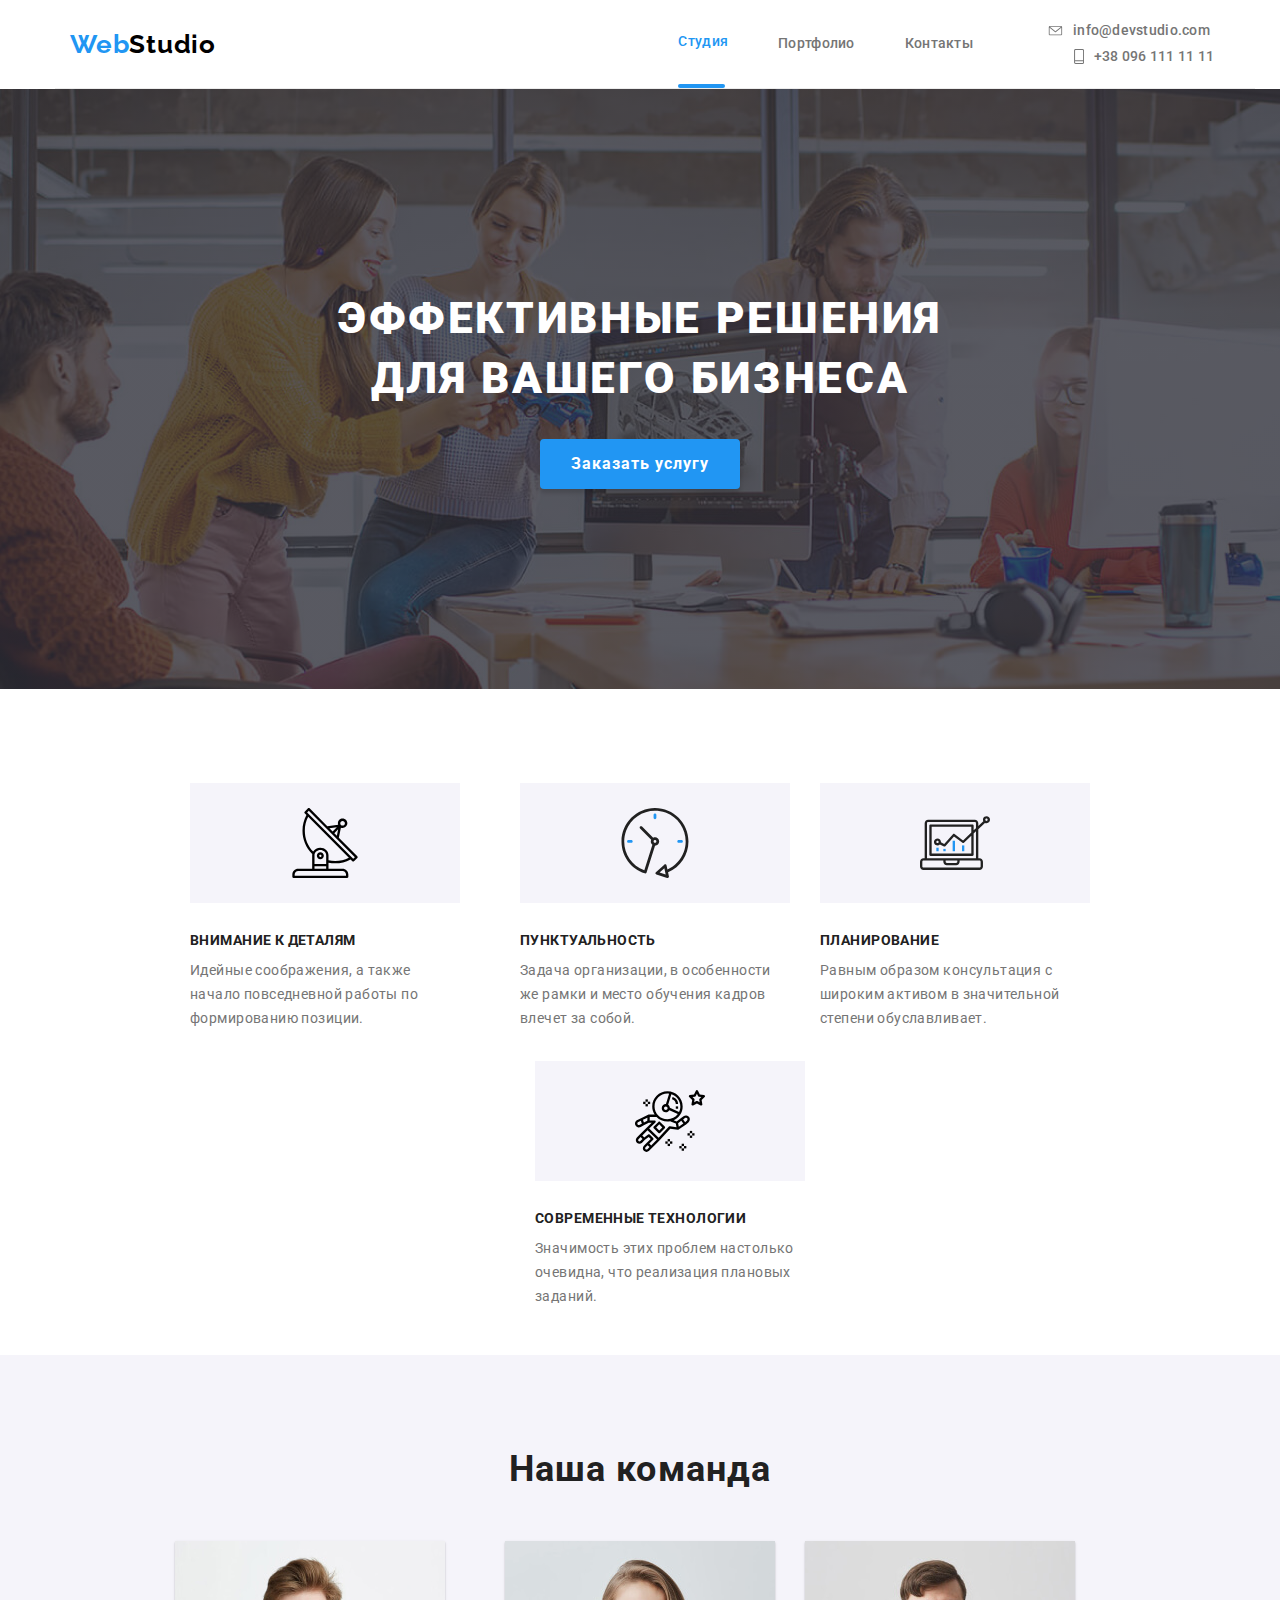
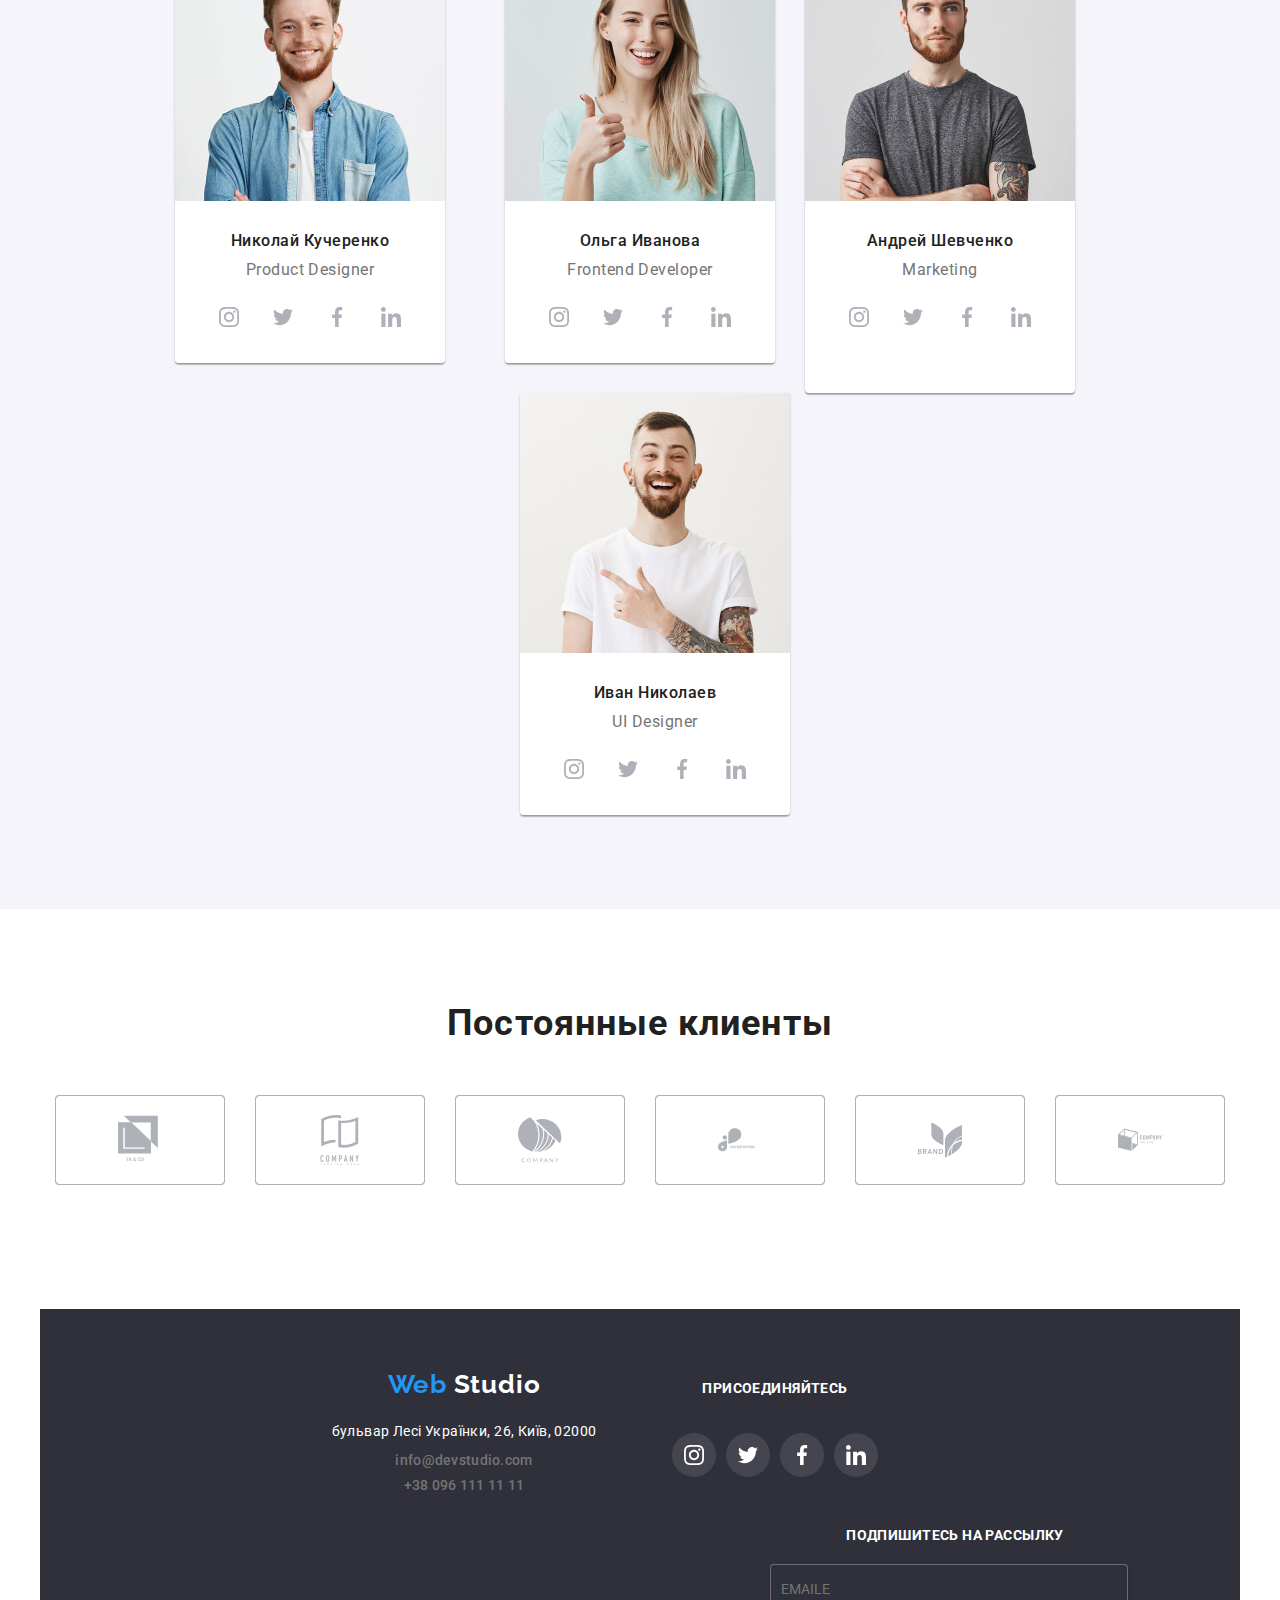
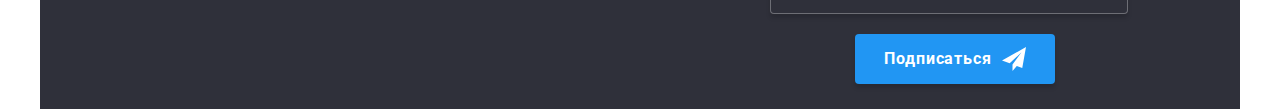
==== commit 2fe0fb41: "prabobli don" ====
--- a/index.html
+++ b/index.html
@@ -10,10 +10,13 @@
     />
     <link href="./CSS/normalize.css" rel="stylesheet" />
     <link href="./CSS/maine.min.css" rel="stylesheet" />
+    <style>
+      html {overflow-x: hidden;}
+  </style>
   </head>
   <body>
     <!--Шапка: Логотип, навігація, контакт email, тел-->
-    <header>
+    <header class="container">
       <!--навігація в шапці-->
       <div class="header-navigation">
         <div class="logo-container">
@@ -26,13 +29,13 @@
         <span class="logo-web">Web</span> Studio</a
        >
       </div>
-      <button type="button" is-open class="menu-btn" aria-expanded="true" aria-controls="menu-wrapper" data-menu-button>
+      <button type="button" class="menu-btn" aria-expanded="true" aria-controls="menu-wrapper" data-menu-button>
         <svg width="40" height="40">
           <use class="icon-burger" href="./imeges/sprite.svg#icon-icon-menu-burger"></use>
           <use class="icon-close" href="./imeges/sprite.svg#icon-close-burger"></use>
         </svg>
       </button>
-      <div class="menu-wrapper is-open" data-menu>
+      <div class="menu-wrapper" data-menu>
         <nav class="navigation">
           <ul class="navigation-list list">
             <li class="navigation-list-item navigation-line-studio">
@@ -93,7 +96,7 @@
       </section>
 
       <!--наші стандарти-->
-      <section class="standards">
+      <section class="container">
         <div class="standards">
         <ul class="list-standards list">
           <li class="standards-list-item">
@@ -149,7 +152,7 @@
       </section>
 
       <!--Чем мы занимаемся-->
-      <section class="projects">
+      <section class="projects container">
         <div class="projects">
         <h2 class="second-title">Чем мы занимаемся</h2>
         <ul class="list">
@@ -198,7 +201,7 @@
       <!--Наша команда-->
       <section class="our-team-section">
         <!--<div class="our-team-section">-->
-        <div class="our-team">
+        <div class="our-team container">
           <h2 class="second-title">Наша команда</h2>
           <ul class="our-team-list list">
             <li class="our-team-list-item">
@@ -425,7 +428,7 @@
       </section>
 
       <!--Постоянные клиенты-->
-      <section class="regular-customers">
+      <section class="regular-customers container">
         <h2 class="second-title">Постоянные клиенты</h2>
         <div class="regular-customers-list">
           <ul class="regular-customers-list-item list">
@@ -490,7 +493,7 @@
       </section>
     </main>
     <!--Footer: Лого, Адреса, Приєднуйтесь, Підписуйтесь-->
-    <footer class="footer-container footer">
+    <footer class="footer-container footer container">
       <!--<div class="footer-container">-->
       <div class="footer-div-container">
         <div class="footer-div-address">
@@ -502,7 +505,7 @@
           >
             <span class="logo-web">Web</span> Studio</a
           >
-          <address>
+          <address class="footer-address">
             <ul class="list">
               <li>
                 <a
@@ -646,7 +649,7 @@
               id="comment"
               required
               rows="2"
-              style="width: 448px; height: 120px; margin: 0px;"></textarea>
+             ></textarea>
             <label class="label-comment" for="comment">Комментарий</label>
           </div>
           <div class="form-accept" >
@@ -665,6 +668,7 @@
         </div>
       </form>
     </section>
+    <script src="./js/menu.js"></script>
     <script src="./js/modal.js"></script>
   </body>
 </html>
--- a/CSS/maine.min.css
+++ b/CSS/maine.min.css
@@ -1,2 +1,2 @@
-/*! normalize.css v8.0.1 | MIT License | github.com/necolas/normalize.css */html{line-height:1.15;-webkit-text-size-adjust:100%}body{margin:0}main{display:block}h1{font-size:2em;margin:0.67em 0}hr{box-sizing:content-box;height:0;overflow:visible}pre{font-family:monospace, monospace;font-size:1em}a{background-color:transparent}abbr[title]{border-bottom:none;text-decoration:underline;text-decoration:underline dotted}b,strong{font-weight:bolder}code,kbd,samp{font-family:monospace, monospace;font-size:1em}small{font-size:80%}sub,sup{font-size:75%;line-height:0;position:relative;vertical-align:baseline}sub{bottom:-0.25em}sup{top:-0.5em}img{border-style:none}button,input,optgroup,select,textarea{font-family:inherit;font-size:100%;line-height:1.15;margin:0}button,input{overflow:visible}button,select{text-transform:none}button,[type="button"],[type="reset"],[type="submit"]{-webkit-appearance:button}button::-moz-focus-inner,[type="button"]::-moz-focus-inner,[type="reset"]::-moz-focus-inner,[type="submit"]::-moz-focus-inner{border-style:none;padding:0}button:-moz-focusring,[type="button"]:-moz-focusring,[type="reset"]:-moz-focusring,[type="submit"]:-moz-focusring{outline:1px dotted ButtonText}fieldset{padding:0.35em 0.75em 0.625em}legend{box-sizing:border-box;color:inherit;display:table;max-width:100%;padding:0;white-space:normal}progress{vertical-align:baseline}textarea{overflow:auto}[type="checkbox"],[type="radio"]{box-sizing:border-box;padding:0}[type="number"]::-webkit-inner-spin-button,[type="number"]::-webkit-outer-spin-button{height:auto}[type="search"]{-webkit-appearance:textfield;outline-offset:-2px}[type="search"]::-webkit-search-decoration{-webkit-appearance:none}::-webkit-file-upload-button{-webkit-appearance:button;font:inherit}details{display:block}summary{display:list-item}template{display:none}[hidden]{display:none}html{box-sizing:border-box}*{border:none}*,*::before,*::after{box-sizing:inherit}*:hover,*:focus{transition:all 250ms linear}body{background-color:#ffffff;font-family:"Roboto",sans-serif;font-size:14px;color:#212121}ul{margin:0px;padding:0px}li{border:none}h1,h2,h3,h4,h5,h6{margin:0px}p{margin:0px}img{display:block}img{border:none}input,textarea{border:1px solid rgba(33,33,33,0.2);padding:unset;box-sizing:border-box;border-radius:4px;cursor:pointer}textarea{padding:15px}input:focus,textarea:focus{outline-color:#2196F3}.link{display:block;text-decoration:none}.list{list-style:none}.logo{font-weight:700;font-size:26px;line-height:1.19;letter-spacing:0.03em;color:#000000;transition:all 250ms linear}.img{display:block}.form{position:fixed;left:0;top:0;display:flex;justify-content:center;align-items:center;width:100%;height:100%;background-color:rgba(0,0,0,0.2);z-index:100}.modal-form{position:relative;padding:40px;width:528px;height:581px;background:#FFFFFF;box-shadow:0px 1px 3px rgba(0,0,0,0.12),0px 1px 1px rgba(0,0,0,0.14),0px 2px 1px rgba(0,0,0,0.2);border-radius:4px;display:flex;flex-direction:column;align-items:center;animation-name:modal-form-animation}.form-title{font-family:Roboto;font-style:normal;font-weight:bold;font-size:20px;line-height:23px;text-align:center;letter-spacing:0.03em;color:#212121;margin-bottom:30px}.form-input{padding-left:41px}.modal-form-list{width:448px}.modal-form-list:not(:last-child){margin-bottom:28px}.modal-form-list:last-child{margin-bottom:20px}.modal-form-list input{height:40px}.modal-form-list textarea{height:120px}.form-label{position:absolute;top:12px;left:42px;transition:250ms linear}.modal-form-list{position:relative}.form-svg{position:absolute;top:12px;left:19px;fill:#212121;transition:250ms linear}.form-svg{transition:250ms cubic-bezier(0.4, 0, 0.2, 1)}.label-comment{position:absolute;top:12px;left:16px;transition:250ms linear}.form-label{position:absolute;top:12px;left:42px;transition:250ms linear}.input-modal{width:100%;margin-right:auto;margin-left:auto}.form-accept{display:flex;align-items:center;display:flex;text-align:center;justify-content:center;margin-bottom:20px}.form-mark{margin-right:8px}.form-mark-text{font-family:Roboto;font-style:normal;font-weight:normal;font-size:14px;line-height:1.71;letter-spacing:0.03em;color:#757575}.btn-form{padding:10px 55px;background:#2196F3;box-shadow:0px 4px 4px rgba(0,0,0,0.15);border-radius:4px;font-family:Roboto;font-style:normal;font-weight:bold;font-size:16px;line-height:30px;display:flex;align-items:center;text-align:center;letter-spacing:0.06em;margin-right:auto;margin-left:auto;color:#FFFFFF;cursor:pointer}.btn-close{display:flex;position:absolute;height:30px;width:30px;top:14px;right:14px;border-color:#000000;background:#FFFFFF;border:1px solid rgba(0,0,0,0.1);box-sizing:border-box;border-radius:50px;justify-content:center;align-items:center;cursor:pointer;transition:250ms cubic-bezier(0.4, 0, 0.2, 1)}.btn-close:hover .close-svg,.btn-close:focus .close-svg{fill:#2196F3;transition:250ms linear}.close-svg{background-size:contain}.modal-form-list:hover .form-svg{fill:#2196F3;box-sizing:12px}.modal-form-list:hover input,.modal-form-list:hover textarea{border-color:#2196F3}.textarea-comment{padding:15px}.modal-form-list:hover label{color:#2196F3;top:-20px;left:16px}.form-input:focus+.form-label,.textarea-comment:focus+.label-comment,.form-input:not(:placeholder-shown)+.form-label,.textarea-comment:not(:placeholder-shown)+.label-comment{color:#2196F3;top:-20px;left:16px;box-sizing:12px}.form-input:focus ~ .form-svg{fill:#2196F3}.is-hidden{top:200px;visibility:hidden;opacity:0;pointer-events:none;transition:250ms cubic-bezier(0.4, 0, 0.2, 1)}@media screen and (max-width: 767px){.header-navigation{position:relative;max-width:480px;height:60px;margin-left:auto;margin-right:auto;padding-top:0px;padding-bottom:0px;padding-left:15px;padding-right:15px;border-bottom:1px solid #ececec;align-items:center;justify-content:space-between;display:flex}.menu-wrapper{position:absolute;display:flex;flex-direction:column;z-index:99;top:60px;right:0;width:100%;padding-top:118px;background-color:#fff;padding-top:120px;padding-bottom:60px;opacity:0;animation-duration:1000ms;display:none}.menu-wrapper.is-open{display:block;opacity:1;animation-name:linear}.logo-container{z-index:100}.header-logo{font-family:"Raleway",sans-serif;margin-left:auto;margin-right:auto;margin-top:auto;font-weight:700;font-size:26px;line-height:1.19;letter-spacing:0.03em;color:#000000}.header-logo:hover,.header-logo:focus{color:#2196f3}.logo-web{color:#2196f3}.menu-btn{position:relative;z-index:100;height:40px;background-clip:transparent;border:none;padding:0}.menu-btn.is-open .icon-close{display:block}.menu-btn.is-open.icon-burger{display:none}.navigation-list-link,.address-tel,.address-emaile{display:flex;font-weight:500;font-size:14px;font-style:normal;line-height:1.14;letter-spacing:0.02em;color:#757575}.navigation-list-item:not(:last-child){margin-bottom:40px}.address-tel,.address-emaile{display:flex;align-items:center;fill:#757575}.address-emaile:hover,.address-emaile:focus{color:#2196f3}.address-emaile:hover svg,.address-emaile:focus svg{fill:#2196f3}.address-tel:hover,.address-tel:focus{color:#2196f3}.address-tel:hover svg,.address-tel:focus svg{fill:#2196f3}.active{color:#2196f3}.navigation-line-studio::after{display:block;background-color:#2196f3;width:100%;height:4px;content:"";border-radius:2px;bottom:0;transition:all 250ms linear}.navigation-list-link{padding-bottom:8px}.navigation-list-link:hover,.navigation-list-link:focus{color:#2196f3}.navigation{display:flex;flex-direction:column;margin-bottom:60px}.navigation-list,.address-util,.address-list{display:flex;flex-direction:column;align-items:center;text-align:center;justify-content:center;margin:0;font-size:18px;line-height:1.167}.address-item{display:flex;align-items:center}.address-item svg{margin-right:10px}.address-item:not(:last-child){margin-bottom:16px}}@media screen and (max-width: 767px){.decorative-img{background-image:linear-gradient(to bottom, rgba(47,48,58,0.8), rgba(47,48,58,0.8)),url(../imeges/Header-img/Headerimg.jpg);max-width:480px;height:400px;background-repeat:no-repeat;margin-right:auto;margin-left:auto;background-size:cover}.container-h1{flex-grow:1;display:block;align-items:center;max-width:480px;width:100%;padding-left:15px;padding-right:15px;padding-top:200px;padding-bottom:200px;margin-left:auto;margin-right:auto}.container-h1 .maine-taitle{margin-top:118px;margin-bottom:30px;font-weight:900;font-size:26px;line-height:1.615;text-align:center;letter-spacing:0.06em;text-transform:uppercase;color:#fff}.container-h1 .button{margin-left:auto;margin-right:auto;margin:auto;display:flex;width:200px;height:50px;align-items:center;padding-top:0px;padding-bottom:00px;margin-bottom:118px;background:#2196f3;box-shadow:0px 4px 4px rgba(0,0,0,0.15);border-radius:4px;cursor:pointer;border:none;transition:all 250ms linear}.container-h1 .button:hover,.container-h1 .button:focus{background-color:#7ec0f7}.h1-slaider{background:rgba(47,48,58,0.8)}.text-button{font-weight:700;font-size:16px;line-height:1.88;letter-spacing:0.06em;display:flex;align-items:center;text-align:center;color:#fff;margin-left:auto;margin-right:auto}}@media screen and (max-width: 767px){.satandards-items{font-weight:700;font-size:14px;line-height:1.14;letter-spacing:0.03em;text-transform:uppercase;margin-left:auto;margin-right:auto;margin-top:30px;margin-bottom:10px;text-align:center;color:--title-light-theme-color}.second-title{font-weight:700;font-size:36px;line-height:1.16;text-align:center;letter-spacing:0.03em;margin-bottom:50px;color:#212121}.standards-br-svg{display:inline-block;height:120px;max-width:480px;margin-bottom:30px;background-color:#f5f4fa}.standards-br-svg{display:flex;align-items:center;justify-content:center}.standards{max-width:480px;padding-top:60px;padding-bottom:60px;width:100%;padding-left:15px;padding-right:15px;margin-left:auto;margin-right:auto}.text{font-weight:400;font-size:14px;line-height:1.71;letter-spacing:0.03em;color:#757575;max-width:480px}.list-standards{display:flex;flex-direction:column}.standards-img{width:270px;height:120px;left:215px;top:774px;background:#f5f4fa;border-radius:4px;padding:25px 100px;margin-bottom:30px}}.satandards-items{font-weight:700;font-size:14px;line-height:1.14;letter-spacing:0.03em;text-transform:uppercase;margin-left:auto;margin-right:auto;margin-bottom:10px;color:--title-light-theme-color}.second-title{font-weight:700;font-size:36px;line-height:1.16;text-align:center;letter-spacing:0.03em;margin-bottom:50px;color:#212121}.standards-br-svg{display:inline-block;height:120px;width:270px;margin-bottom:30px;background-color:#f5f4fa}.standards-br-svg{display:flex;align-items:center;justify-content:center}.standards{padding-top:94px;padding-bottom:47px;width:1200px;padding-left:15px;padding-right:15px;margin-left:auto;margin-right:auto}.text{font-weight:400;font-size:14px;line-height:1.71;letter-spacing:0.03em;color:#757575;width:270px}.list-standards{display:flex}.standards-list-item:not(:last-child){margin-right:30px}.standards-img{width:270px;height:120px;left:215px;top:774px;background:#f5f4fa;border-radius:4px;padding:25px 100px;margin-bottom:30px}.projects-satandards-items{padding-top:27px;padding-bottom:27px;background:rgba(47,48,58,0.8);text-align:center;text-transform:uppercase;color:#fff}.studio-effect-text-div{position:relative;overflow:hidden}.studio-effect-text{position:absolute;bottom:0%;left:0%;width:370px;height:70px;padding-top:27px;padding-bottom:27px;padding-left:83px;padding-right:82px;font-family:Roboto;font-style:normal;font-weight:600;font-size:14px;line-height:1.14;text-align:center;letter-spacing:0.03em;text-transform:uppercase;color:#fff;opacity:1;transition:all 250ms linear}.projects{width:1200px;padding-top:47px;padding-bottom:94px;padding-left:15px;padding-right:15px;margin-left:auto;margin-right:auto}.projects .list{display:flex}.list-img:not(:last-child){margin-right:30px}@media screen and (max-width: 767px){.manager-name{font-weight:500;font-size:16px;line-height:1.19;text-align:center;letter-spacing:0.03em;color:#212121;margin-bottom:10px}.profesion{font-weight:normal;font-size:16px;line-height:1.19;text-align:center;letter-spacing:0.03em;color:#757575}.solcial-link-item{display:block;width:44px;height:44px;padding:12px;border-radius:50%;cursor:pointer;transition:all 250ms linear}.solcial-link-item:hover,.solcial-link-item:focus{background-color:#2196f3}.solcial-link-item:hover .solcial-icon-svg,.solcial-link-item:focus{fill:#fff}.solcial-link-item:focus .solcial-icon-svg{fill:#fff}.solcial-icon-svg{fill:#afb1b8}.our-team-section{background:#f5f4fa}.our-team-section .our-team{width:1200px;padding-top:94px;padding-bottom:94px;padding-right:15px;padding-left:15px;margin-right:auto;margin-left:auto}.our-team-section .our-team-list{display:flex}.our-team-list-item{width:270px;background:#ffffff;box-shadow:0px 2px 1px rgba(0,0,0,0.2),0px 1px 1px rgba(0,0,0,0.14),0px 1px 3px rgba(0,0,0,0.12);border-radius:0px 0px 4px 4px}.our-team-list-item:not(:last-child){margin-right:30px}.our-team-list-item img{margin-bottom:0px}.our-team-list-container{background-color:#ffffff;border-radius:0px 0px 4px 4px;padding-top:30px;padding-bottom:24px}.social-list{display:flex;margin-top:16px;margin-right:32px;margin-left:32px}.social-list-item:not(:last-child){margin-right:10px}}.regular-customers{width:1200px;padding-top:94px;padding-bottom:94px;padding-left:15px;padding-right:15px;margin-left:auto;margin-right:auto}.regular-customers svg{fill:#afb1b8;transition:all 250ms linear}.regular-customers-list-item{display:flex}.regular-customers-list-item li{width:170px;height:90px;border:1px solid #afb1b8;border-radius:4px;display:flex;align-items:center;justify-content:center}.regular-customers-list-item li:not(:last-child){margin-right:30px}.regular-customers-dr{border:1px solid #afb1b8;border-radius:4px;display:flex;align-items:center;justify-content:center;width:170px;height:90px;transition:all 250ms linear}.regular-customers-dr:hover,.regular-customers-dr:focus{border-color:#2196f3}.regular-customers-dr:hover .regular-customers-svg,.regular-customers-dr:focus .regular-customers-svg{fill:#2196f3}.regular-customers-link:focus .regular-customers-dr{border-color:#2196f3}.regular-customers-link:focus .regular-customers-svg{fill:#2196f3}.div-portfolio-section{width:1176px;padding-top:61px;padding-bottom:94px;padding-right:15px;padding-left:15px;margin-right:auto;margin-left:auto;box-sizing:content-box}.portfolio-button{margin-bottom:50px}.portfolio-list-btn{display:flex;justify-content:center}.portfolio-list-item-btn:not(:last-child){margin-right:8px}.portfolio-list-works{display:flex;flex-wrap:wrap}.portfolio-works-item{width:372px;margin-right:30px;margin-bottom:30px;background:#ffffff;border:1px solid #eeeeee;box-sizing:border-box}.portfolio-works-item a:hover,.portfolio-works-item a:focus{box-shadow:1px 4px 6px rgba(0,0,0,0.16),0px 4px 4px rgba(0,0,0,0.06),0px 1px 1px rgba(0,0,0,0.12)}.portfolio-works-item:nth-child(3n){margin-right:0px}.portfolio-works-item:nth-last-child(-n+3){margin-bottom:0px}.portfolio-works-text{padding-top:20px;padding-right:24px;padding-bottom:20px;padding-left:24px}.navigation-line-portfolio::after{display:block;background-color:#2196f3;width:77px;height:4px;content:"";border-radius:2px;transition:all 250ms linear}.portfolio-effect-text{position:absolute;top:100%;left:0%;width:100%;height:100%;padding-top:63px;padding-bottom:63px;padding-left:24px;padding-right:24px;font-family:Roboto;font-style:normal;font-weight:normal;font-size:18px;line-height:1.56;letter-spacing:0.03em;opacity:0;transition:all 250ms linear;color:#fff}.effect-div{position:relative;overflow:hidden}.effect-item-div:hover .portfolio-effect-text{opacity:1;top:0;background-color:rgba(33,150,243,0.9)}.portfolio-focus-item:focus .portfolio-effect-text{opacity:1;top:0;background-color:rgba(33,150,243,0.9)}.button-portfolio{font-weight:500;font-size:16px;line-height:1.63;text-align:center;letter-spacing:0.03em;border:none;background:#f5f4fa;border-radius:4px;color:#212121;transition:all 250ms linear;cursor:pointer;padding-top:6px;padding-right:22px;padding-bottom:6px;padding-left:22px}.button-portfolio:hover,.button-portfolio:focus{color:#fff;background-color:#2196f3;box-shadow:0px 4px 4px rgba(0,0,0,0.25)}.portfolio-list-title{font-weight:700;font-size:18px;line-height:2;letter-spacing:0.06em;margin-bottom:4px;color:#212121}.portfolio-text{font-weight:400;font-size:16px;line-height:30px;letter-spacing:0.03em;color:#757575}.portfolio-item .text{font-size:18px;line-height:1.56;letter-spacing:0.03em;color:#ffffff}.footer-container{background:#2f303a}.footer-container .footer-logo{margin-bottom:20px}.footer-container .footer-div-container{width:1200px;padding-top:60px;padding-bottom:60px;padding-left:15px;padding-right:15px;margin-left:auto;margin-right:auto;align-items:baseline;display:flex}.footer-container .footer-div-address{display:flex;flex-direction:column;margin-right:69px}.footer-container .footer-adres{font-style:normal;font-weight:normal;font-size:14px;margin-bottom:9px;line-height:1.71;letter-spacing:0.03em;color:#fff}.footer-container .footer-adres:hover,.footer-container .footer-adres:focus{color:#2196f3}.footer-container a{margin-bottom:9px}.footer-social-list{display:flex;margin-top:20px}.join-social-link{margin-right:94px}.join-social-link ul{margin-left:0px;margin-right:0px}.join-social-link .solcial-icon-svg{fill:#fff}.action{display:block;width:219px;height:16px;margin-bottom:20px}.sign-up{width:570px;height:86px;margin-left:auto}.imput{display:flex}.imput .footer-actions-input-text-emaile{width:358px;height:50px;left:815px;top:2779px;border:1px solid rgba(255,255,255,0.3);box-sizing:border-box;box-shadow:0px 4px 4px rgba(0,0,0,0.15);border-radius:4px;background:#2f303a;margin-right:12px;padding:10px;color:rgba(255,255,255,0.6);cursor:pointer}.imput .footter-button{width:200px;height:50px;left:1185px;top:2779px;background:#2196f3;box-shadow:0px 4px 4px rgba(0,0,0,0.15);border-radius:4px;display:flex;align-items:center;justify-content:center}.imput .button{font-weight:700;font-size:16px;line-height:1.87;display:flex;align-items:center;text-align:center;letter-spacing:0.06em;border:none;box-shadow:0px 4px 4px rgba(0,0,0,0.15);border-radius:4px;color:#fff;background:#2196f3}.imput .button:hover,.imput .button:focus{background-color:#7ec0f7}.imput .plane-icon-send{margin-left:10px}.footer-icon-link{display:inline-block;height:44px;width:44px;background-color:rgba(255,255,255,0.1);background-size:20px;background-repeat:no-repeat;background-position:center;border-radius:50%;cursor:pointer}.footer-container .logo-Web{color:#2196f3}.footer-container .logo{font-family:"Raleway",sans-serif;color:#ffffff}.footer-container .logo:hover,.footer-container .logofocus{color:#2196f3}.action{font-weight:700;font-size:14px;line-height:1.14;letter-spacing:0.03em;text-transform:uppercase;color:#fff}.action:hover,.action:focus{color:#2196f3}
+/*! normalize.css v8.0.1 | MIT License | github.com/necolas/normalize.css */html{line-height:1.15;-webkit-text-size-adjust:100%}body{margin:0}main{display:block}h1{font-size:2em;margin:0.67em 0}hr{box-sizing:content-box;height:0;overflow:visible}pre{font-family:monospace, monospace;font-size:1em}a{background-color:transparent}abbr[title]{border-bottom:none;text-decoration:underline;text-decoration:underline dotted}b,strong{font-weight:bolder}code,kbd,samp{font-family:monospace, monospace;font-size:1em}small{font-size:80%}sub,sup{font-size:75%;line-height:0;position:relative;vertical-align:baseline}sub{bottom:-0.25em}sup{top:-0.5em}img{border-style:none}button,input,optgroup,select,textarea{font-family:inherit;font-size:100%;line-height:1.15;margin:0}button,input{overflow:visible}button,select{text-transform:none}button,[type="button"],[type="reset"],[type="submit"]{-webkit-appearance:button}button::-moz-focus-inner,[type="button"]::-moz-focus-inner,[type="reset"]::-moz-focus-inner,[type="submit"]::-moz-focus-inner{border-style:none;padding:0}button:-moz-focusring,[type="button"]:-moz-focusring,[type="reset"]:-moz-focusring,[type="submit"]:-moz-focusring{outline:1px dotted ButtonText}fieldset{padding:0.35em 0.75em 0.625em}legend{box-sizing:border-box;color:inherit;display:table;max-width:100%;padding:0;white-space:normal}progress{vertical-align:baseline}textarea{overflow:auto}[type="checkbox"],[type="radio"]{box-sizing:border-box;padding:0}[type="number"]::-webkit-inner-spin-button,[type="number"]::-webkit-outer-spin-button{height:auto}[type="search"]{-webkit-appearance:textfield;outline-offset:-2px}[type="search"]::-webkit-search-decoration{-webkit-appearance:none}::-webkit-file-upload-button{-webkit-appearance:button;font:inherit}details{display:block}summary{display:list-item}template{display:none}[hidden]{display:none}html{box-sizing:border-box}*{border:none}*,*::before,*::after{box-sizing:inherit}*:hover,*:focus{transition:all 250ms linear}body{background-color:#ffffff;font-family:"Roboto",sans-serif;font-size:14px;color:#212121}ul{margin:0px;padding:0px}li{border:none}h1,h2,h3,h4,h5,h6{margin:0px}p{margin:0px}img{display:block}img{border:none}input,textarea{border:1px solid rgba(33,33,33,0.2);padding:unset;box-sizing:border-box;border-radius:4px;cursor:pointer}textarea{padding:15px}input:focus,textarea:focus{outline-color:#2196F3}.link{display:block;text-decoration:none}.list{list-style:none}.logo{font-weight:700;font-size:26px;line-height:1.19;letter-spacing:0.03em;color:#000000;transition:all 250ms linear}.img{display:block}@media screen and (max-width: 767px){.container{max-width:480px;margin-right:auto;margin-left:auto;padding-right:15px;padding-left:15px}}@media screen and (min-width: 768px){.container{width:768px;margin-right:auto;margin-left:auto}}@media screen and (min-width: 1200px){.container{width:1200px;margin-right:auto;margin-left:auto;padding-right:15px;padding-left:15px}}@media screen and (max-width: 767px){.form{position:absolute;left:0;top:50px;display:flex;justify-content:center;align-items:center;width:100%;height:100%;background-color:rgba(0,0,0,0.2);z-index:100}.modal-form{position:relative;padding:40px;max-width:450px;height:581px;background:#FFFFFF;box-shadow:0px 1px 3px rgba(0,0,0,0.12),0px 1px 1px rgba(0,0,0,0.14),0px 2px 1px rgba(0,0,0,0.2);border-radius:4px;display:flex;flex-direction:column;align-items:center;animation-name:modal-form-animation}.form-title{font-family:Roboto;font-style:normal;font-weight:bold;font-size:20px;line-height:23px;text-align:center;letter-spacing:0.03em;color:#212121;margin-bottom:30px}.form-input{padding-left:41px}.modal-form-list{width:100%}.modal-form-list:not(:last-child){margin-bottom:28px}.modal-form-list:last-child{margin-bottom:20px}.modal-form-list input{height:40px}.modal-form-list textarea{height:120px}.form-label{position:absolute;top:12px;left:42px;transition:250ms linear}.modal-form-list{position:relative}.form-svg{position:absolute;top:12px;left:19px;fill:#212121;transition:250ms linear}.form-svg{transition:250ms cubic-bezier(0.4, 0, 0.2, 1)}.label-comment{position:absolute;top:12px;left:16px;transition:250ms linear}.form-label{position:absolute;top:12px;left:42px;transition:250ms linear}.input-modal{width:100%;margin-right:auto;margin-left:auto}.form-accept{display:flex;align-items:center;display:flex;text-align:center;justify-content:center;margin-bottom:20px}.form-mark{margin-right:8px}.form-mark-text{font-family:Roboto;font-style:normal;font-weight:normal;font-size:12px;line-height:1.667;letter-spacing:0.03em;color:#757575}.btn-form{padding:10px 55px;background:#2196F3;box-shadow:0px 4px 4px rgba(0,0,0,0.15);border-radius:4px;font-family:Roboto;font-style:normal;font-weight:bold;font-size:16px;line-height:30px;display:flex;align-items:center;text-align:center;letter-spacing:0.06em;margin-right:auto;margin-left:auto;color:#FFFFFF;cursor:pointer}.btn-close{display:flex;position:absolute;height:30px;width:30px;top:14px;right:14px;border-color:#000000;background:#FFFFFF;border:1px solid rgba(0,0,0,0.1);box-sizing:border-box;border-radius:50px;justify-content:center;align-items:center;cursor:pointer;transition:250ms cubic-bezier(0.4, 0, 0.2, 1)}.btn-close:hover .close-svg,.btn-close:focus .close-svg{fill:#2196F3;transition:250ms linear}.close-svg{background-size:contain}.modal-form-list:hover .form-svg{fill:#2196F3;box-sizing:12px}.modal-form-list:hover input,.modal-form-list:hover textarea{border-color:#2196F3}.textarea-comment{padding:15px}.modal-form-list:hover label{color:#2196F3;top:-20px;left:16px}.form-input:focus+.form-label,.textarea-comment:focus+.label-comment,.form-input:not(:placeholder-shown)+.form-label,.textarea-comment:not(:placeholder-shown)+.label-comment{color:#2196F3;top:-20px;left:16px;box-sizing:12px}.form-input:focus ~ .form-svg{fill:#2196F3}.is-hidden{top:200px;visibility:hidden;opacity:0;pointer-events:none;transition:250ms cubic-bezier(0.4, 0, 0.2, 1)}}@media screen and (min-width: 768px){.form{position:absolute;top:0;display:flex;justify-content:center;align-items:center;width:100%;height:100%;background-color:rgba(0,0,0,0.2);z-index:100}.modal-form{position:relative;padding:40px;width:528px;height:581px;background:#FFFFFF;box-shadow:0px 1px 3px rgba(0,0,0,0.12),0px 1px 1px rgba(0,0,0,0.14),0px 2px 1px rgba(0,0,0,0.2);border-radius:4px;display:flex;flex-direction:column;align-items:center;animation-name:modal-form-animation}.form-title{font-family:Roboto;font-style:normal;font-weight:bold;font-size:20px;line-height:23px;text-align:center;letter-spacing:0.03em;color:#212121;margin-bottom:30px}.form-input{padding-left:41px}.modal-form-list{width:448px}.modal-form-list:not(:last-child){margin-bottom:28px}.modal-form-list:last-child{margin-bottom:20px}.modal-form-list input{height:40px}.modal-form-list textarea{height:120px}.form-label{position:absolute;top:12px;left:42px;transition:250ms linear}.modal-form-list{position:relative}.form-svg{position:absolute;top:12px;left:19px;fill:#212121;transition:250ms linear}.form-svg{transition:250ms cubic-bezier(0.4, 0, 0.2, 1)}.label-comment{position:absolute;top:12px;left:16px;transition:250ms linear}.form-label{position:absolute;top:12px;left:42px;transition:250ms linear}.input-modal{width:100%;margin-right:auto;margin-left:auto}.form-accept{display:flex;align-items:center;display:flex;text-align:center;justify-content:center;margin-bottom:20px}.form-mark{margin-right:8px}.form-mark-text{font-family:Roboto;font-style:normal;font-weight:normal;font-size:14px;line-height:1.71;letter-spacing:0.03em;color:#757575}.btn-form{padding:10px 55px;background:#2196F3;box-shadow:0px 4px 4px rgba(0,0,0,0.15);border-radius:4px;font-family:Roboto;font-style:normal;font-weight:bold;font-size:16px;line-height:30px;display:flex;align-items:center;text-align:center;letter-spacing:0.06em;margin-right:auto;margin-left:auto;color:#FFFFFF;cursor:pointer}.btn-close{display:flex;position:absolute;height:30px;width:30px;top:14px;right:14px;border-color:#000000;background:#FFFFFF;border:1px solid rgba(0,0,0,0.1);box-sizing:border-box;border-radius:50px;justify-content:center;align-items:center;cursor:pointer;transition:250ms cubic-bezier(0.4, 0, 0.2, 1)}.btn-close:hover .close-svg,.btn-close:focus .close-svg{fill:#2196F3;transition:250ms linear}.close-svg{background-size:contain}.modal-form-list:hover .form-svg{fill:#2196F3;box-sizing:12px}.modal-form-list:hover input,.modal-form-list:hover textarea{border-color:#2196F3}.textarea-comment{padding:15px}.modal-form-list:hover label{color:#2196F3;top:-20px;left:16px}.form-input:focus+.form-label,.textarea-comment:focus+.label-comment,.form-input:not(:placeholder-shown)+.form-label,.textarea-comment:not(:placeholder-shown)+.label-comment{color:#2196F3;top:-20px;left:16px;box-sizing:12px}.form-input:focus ~ .form-svg{fill:#2196F3}.is-hidden{top:200px;visibility:hidden;opacity:0;pointer-events:none;transition:250ms cubic-bezier(0.4, 0, 0.2, 1)}}@media screen and (min-width: 1200px){.form{position:fixed;left:0;top:0;display:flex;justify-content:center;align-items:center;width:100%;height:100%;background-color:rgba(0,0,0,0.2);z-index:100}.modal-form{position:relative;padding:40px;width:528px;height:581px;background:#FFFFFF;box-shadow:0px 1px 3px rgba(0,0,0,0.12),0px 1px 1px rgba(0,0,0,0.14),0px 2px 1px rgba(0,0,0,0.2);border-radius:4px;display:flex;flex-direction:column;align-items:center;animation-name:modal-form-animation}.form-title{font-family:Roboto;font-style:normal;font-weight:bold;font-size:20px;line-height:23px;text-align:center;letter-spacing:0.03em;color:#212121;margin-bottom:30px}.form-input{padding-left:41px}.modal-form-list{width:448px}.modal-form-list:not(:last-child){margin-bottom:28px}.modal-form-list:last-child{margin-bottom:20px}.modal-form-list input{height:40px}.modal-form-list textarea{height:120px}.form-label{position:absolute;top:12px;left:42px;transition:250ms linear}.modal-form-list{position:relative}.form-svg{position:absolute;top:12px;left:19px;fill:#212121;transition:250ms linear}.form-svg{transition:250ms cubic-bezier(0.4, 0, 0.2, 1)}.label-comment{position:absolute;top:12px;left:16px;transition:250ms linear}.form-label{position:absolute;top:12px;left:42px;transition:250ms linear}.input-modal{width:100%;margin-right:auto;margin-left:auto}.form-accept{display:flex;align-items:center;display:flex;text-align:center;justify-content:center;margin-bottom:20px}.form-mark{margin-right:8px}.form-mark-text{font-family:Roboto;font-style:normal;font-weight:normal;font-size:14px;line-height:1.71;letter-spacing:0.03em;color:#757575}.btn-form{padding:10px 55px;background:#2196F3;box-shadow:0px 4px 4px rgba(0,0,0,0.15);border-radius:4px;font-family:Roboto;font-style:normal;font-weight:bold;font-size:16px;line-height:30px;display:flex;align-items:center;text-align:center;letter-spacing:0.06em;margin-right:auto;margin-left:auto;color:#FFFFFF;cursor:pointer}.btn-close{display:flex;position:absolute;height:30px;width:30px;top:14px;right:14px;border-color:#000000;background:#FFFFFF;border:1px solid rgba(0,0,0,0.1);box-sizing:border-box;border-radius:50px;justify-content:center;align-items:center;cursor:pointer;transition:250ms cubic-bezier(0.4, 0, 0.2, 1)}.btn-close:hover .close-svg,.btn-close:focus .close-svg{fill:#2196F3;transition:250ms linear}.close-svg{background-size:contain}.modal-form-list:hover .form-svg{fill:#2196F3;box-sizing:12px}.modal-form-list:hover input,.modal-form-list:hover textarea{border-color:#2196F3}.textarea-comment{padding:15px}.modal-form-list:hover label{color:#2196F3;top:-20px;left:16px}.form-input:focus+.form-label,.textarea-comment:focus+.label-comment,.form-input:not(:placeholder-shown)+.form-label,.textarea-comment:not(:placeholder-shown)+.label-comment{color:#2196F3;top:-20px;left:16px;box-sizing:12px}.form-input:focus ~ .form-svg{fill:#2196F3}.is-hidden{top:200px;visibility:hidden;opacity:0;pointer-events:none;transition:250ms cubic-bezier(0.4, 0, 0.2, 1)}}@media screen and (max-width: 767px){.header-navigation{position:relative;max-width:480px;height:60px;margin-left:auto;margin-right:auto;padding-top:0px;padding-bottom:0px;padding-left:15px;padding-right:15px;border-bottom:1px solid #ececec;align-items:center;justify-content:space-between;display:flex}.menu-btn.is-open .icon-close{display:block}.menu-btn.is-open .icon-burger{display:none}.menu-btn .icon-close{display:none}.menu-wrapper{position:absolute;display:flex;flex-direction:column;z-index:99;top:60px;right:0;width:100%;padding-top:118px;background-color:#fff;padding-top:120px;padding-bottom:60px;opacity:0;animation-duration:1000ms;display:none}.menu-wrapper.is-open{display:block;opacity:1;animation-name:linear}.logo-container{z-index:100}.header-logo{font-family:"Raleway",sans-serif;margin-left:auto;margin-right:auto;margin-top:auto;font-weight:700;font-size:26px;line-height:1.19;letter-spacing:0.03em;color:#000000}.header-logo:hover,.header-logo:focus{color:#2196f3}.logo-web{color:#2196f3}.menu-btn{position:relative;z-index:100;height:40px;background-clip:transparent;border:none;padding:0}.menu-btn.is-open .icon-close{display:block}.menu-btn.is-open.icon-burger{display:none}.navigation-list-link,.address-tel,.address-emaile{display:flex;font-weight:500;font-size:14px;font-style:normal;line-height:1.14;letter-spacing:0.02em;color:#757575}.navigation-list-item:not(:last-child){margin-bottom:40px}.address-tel,.address-emaile{display:flex;align-items:center;fill:#757575}.address-emaile:hover,.address-emaile:focus{color:#2196f3}.address-emaile:hover svg,.address-emaile:focus svg{fill:#2196f3}.address-tel:hover,.address-tel:focus{color:#2196f3}.address-tel:hover svg,.address-tel:focus svg{fill:#2196f3}.active{color:#2196f3}.navigation-line-studio::after{display:block;background-color:#2196f3;width:100%;height:4px;content:"";border-radius:2px;bottom:0;transition:all 250ms linear}.navigation-list-link{padding-bottom:8px}.navigation-list-link:hover,.navigation-list-link:focus{color:#2196f3}.navigation{display:flex;flex-direction:column;margin-bottom:60px}.navigation-list,.address-util,.address-list{display:flex;flex-direction:column;align-items:center;text-align:center;justify-content:center;margin:0;font-size:18px;line-height:1.167}.address-item{display:flex;align-items:center}.address-item svg{margin-right:10px}.address-item:not(:last-child){margin-bottom:16px}}@media screen and (min-width: 768px){.menu-wrapper{display:flex;justify-content:center;align-items:center}.header-logo{font-family:"Raleway",sans-serif;display:flex;font-weight:700;font-size:24px;line-height:1.167;letter-spacing:0.03em;color:#000000;margin-right:75px}.header-logo:hover,.header-logo:focus{color:#2196f3}.header-navigation{width:768px;padding-left:15px;padding-right:15px;margin-left:auto;margin-right:auto;border-bottom:1px solid #ececec;align-items:center;justify-content:space-between;display:flex}.logo-web{color:#2196f3}.menu-btn{display:none}.navigation-list-link,.address-tel,.address-emaile{font-weight:500;font-size:14px;font-style:normal;line-height:1.14;letter-spacing:0.02em;color:#757575}.address-tel,.address-emaile{display:flex;align-items:center;fill:#757575}.address-emaile:hover,.address-emaile:focus{color:#2196f3}.address-emaile:hover svg,.address-emaile:focus svg{fill:#2196f3}.address-emaile:hover .address-emaile-svg,.address-emaile:focus .address-emaile-svg{fill:#2196f3}.address-tel:hover,.address-tel:focus{color:#2196f3}.address-tel:hover svg,.address-tel:focus svg{fill:#2196f3}.address-tel:hover .address-tel-svg,.address-tel:focus .address-tel-svg{fill:#2196f3}.active{color:#2196f3}.navigation-line-studio::after{display:block;background-color:#2196f3;width:47px;height:4px;content:"";border-radius:2px;transition:all 250ms linear}.navigation-list-link{padding-top:34px;padding-bottom:34px}.navigation-list-link:hover,.navigation-list-link:focus{color:#2196f3}.navigation{display:flex;align-items:baseline;margin-right:75px}.navigation-list,.address-util,.address-list{display:flex;align-items:baseline;justify-content:center}.address-list{display:flex;flex-direction:column}.address-item:not(:last-child){margin-bottom:10px}.navigation-list-item:not(:last-child){margin-right:50px}.address-item{display:flex;align-items:center}.address-item svg{margin-right:10px}}@media screen and (min-width: 1200px){.menu-wrapper{display:flex}.header-logo{font-family:"Raleway",sans-serif;font-weight:700;font-size:26px;line-height:1.19;letter-spacing:0.03em;color:#000000;margin-right:85px}.header-logo:hover,.header-logo:focus{color:#2196f3}.header-navigation{width:1200px;padding-left:15px;padding-right:15px;margin-left:auto;margin-right:auto;border-bottom:1px solid #ececec;align-items:center;justify-content:space-between;display:flex}.logo-web{color:#2196f3}.navigation-list-link,.address-tel,.address-emaile{font-weight:500;font-size:14px;font-style:normal;line-height:1.14;letter-spacing:0.02em;color:#757575}.address-tel,.address-emaile{display:flex;align-items:center;fill:#757575}.address-emaile:hover,.address-emaile:focus{color:#2196f3}.address-emaile:hover svg,.address-emaile:focus svg{fill:#2196f3}.address-emaile:hover .address-emaile-svg,.address-emaile:focus .address-emaile-svg{fill:#2196f3}.address-tel:hover,.address-tel:focus{color:#2196f3}.address-tel:hover svg,.address-tel:focus svg{fill:#2196f3}.address-tel:hover .address-tel-svg,.address-tel:focus .address-tel-svg{fill:#2196f3}.active{color:#2196f3}.navigation-line-studio::after{display:block;background-color:#2196f3;width:47px;height:4px;content:"";border-radius:2px;transition:all 250ms linear}.navigation-list-link{padding-top:34px;padding-bottom:34px}.navigation-list-link:hover,.navigation-list-link:focus{color:#2196f3}.navigation{display:flex;align-items:baseline}.navigation-list,.address-util,.address-list{display:flex;align-items:center}.navigation-list-item:not(:last-child){margin-right:50px}.address-item{display:flex;align-items:center}.address-item svg{margin-right:10px}.address-item:not(:last-child){margin-right:30px}}@media screen and (max-width: 767px){.decorative-img{background-image:linear-gradient(to bottom, rgba(47,48,58,0.8), rgba(47,48,58,0.8)),url(../imeges/Header-img/Headerimg.jpg);max-width:480px;height:400px;background-repeat:no-repeat;margin-right:auto;margin-left:auto;background-size:cover}.container-h1{flex-grow:1;display:block;align-items:center;max-width:480px;width:100%;padding-left:15px;padding-right:15px;padding-top:118px;margin-left:auto;margin-right:auto}.container-h1 .maine-taitle{margin-bottom:30px;font-weight:900;font-size:26px;line-height:1.615;text-align:center;letter-spacing:0.06em;text-transform:uppercase;color:#fff}.container-h1 .button{margin-left:auto;margin-right:auto;margin:auto;display:flex;width:200px;height:50px;align-items:center;padding-top:0px;padding-bottom:00px;background:#2196f3;box-shadow:0px 4px 4px rgba(0,0,0,0.15);border-radius:4px;cursor:pointer;border:none;transition:all 250ms linear}.container-h1 .button:hover,.container-h1 .button:focus{background-color:#7ec0f7}.h1-slaider{background:rgba(47,48,58,0.8)}.text-button{font-weight:700;font-size:16px;line-height:1.88;letter-spacing:0.06em;display:flex;align-items:center;text-align:center;color:#fff;margin-left:auto;margin-right:auto}}@media screen and (min-width: 768px){.decorative-img{background-image:linear-gradient(to bottom, rgba(47,48,58,0.8), rgba(47,48,58,0.8)),url(../imeges/Header-img/Headerimg.jpg);max-width:768px;height:600px;background-repeat:no-repeat;margin-right:auto;margin-left:auto}.container-h1{flex-grow:1;display:block;align-items:center;width:768px;padding-left:15px;padding-right:15px;padding-top:200px;padding-bottom:200px;margin-left:auto;margin-right:auto}.container-h1 .maine-taitle{margin-bottom:30px;font-weight:900;font-size:44px;line-height:1.36;text-align:center;letter-spacing:0.06em;text-transform:uppercase;color:#fff}.container-h1 .button{margin-left:auto;margin-right:auto;margin:auto;display:flex;width:200px;height:50px;padding-top:0px;padding-bottom:00px;background:#2196f3;box-shadow:0px 4px 4px rgba(0,0,0,0.15);border-radius:4px;cursor:pointer;border:none;transition:all 250ms linear}.container-h1 .button:hover,.container-h1 .button:focus{background-color:#7ec0f7}.h1-slaider{background:rgba(47,48,58,0.8)}.text-button{font-weight:700;font-size:16px;line-height:1.88;letter-spacing:0.06em;display:flex;align-items:center;text-align:center;color:#fff;margin-left:auto;margin-right:auto;padding-top:10px;padding-bottom:10px}}@media screen and (min-width: 1200px){.decorative-img{background-image:linear-gradient(to bottom, rgba(47,48,58,0.8), rgba(47,48,58,0.8)),url(../imeges/Header-img/Headerimg.jpg);max-width:1600px;height:600px;background-repeat:no-repeat;margin-right:auto;margin-left:auto}.container-h1{flex-grow:1;display:block;align-items:center;width:1200px;padding-left:15px;padding-right:15px;padding-top:200px;padding-bottom:200px;margin-left:auto;margin-right:auto}.container-h1 .maine-taitle{margin-bottom:30px;font-weight:900;font-size:44px;line-height:1.36;text-align:center;letter-spacing:0.06em;text-transform:uppercase;color:#fff}.container-h1 .button{margin-left:auto;margin-right:auto;margin:auto;display:flex;width:200px;height:50px;padding-top:0px;padding-bottom:00px;background:#2196f3;box-shadow:0px 4px 4px rgba(0,0,0,0.15);border-radius:4px;cursor:pointer;border:none;transition:all 250ms linear}.container-h1 .button:hover,.container-h1 .button:focus{background-color:#7ec0f7}.h1-slaider{background:rgba(47,48,58,0.8)}.text-button{font-weight:700;font-size:16px;line-height:1.88;letter-spacing:0.06em;display:flex;align-items:center;text-align:center;color:#fff;margin-left:auto;margin-right:auto;padding-top:10px;padding-bottom:10px}}@media screen and (max-width: 767px){.satandards-items{font-weight:700;font-size:14px;line-height:1.14;letter-spacing:0.03em;text-transform:uppercase;margin-left:auto;margin-right:auto;margin-top:30px;margin-bottom:10px;text-align:center;color:--title-light-theme-color}.second-title{font-weight:700;font-size:28px;line-height:1.178;text-align:center;letter-spacing:0.03em;margin-bottom:50px;color:#212121}.standards-br-svg{display:inline-block;height:120px;max-width:100%;margin-bottom:30px;background-color:#f5f4fa}.standards-br-svg{display:flex;align-items:center;justify-content:center}.standards-list-item:not(:last-child){margin-bottom:30px}.standards{max-width:480px;padding-top:60px;padding-bottom:60px;width:100%;padding-left:15px;padding-right:15px;margin-left:auto;margin-right:auto}.text{font-weight:400;font-size:14px;line-height:1.71;letter-spacing:0.03em;color:#757575;max-width:480px}.list-standards{display:flex;flex-direction:column}.standards-img{width:100%;height:120px;background:#f5f4fa;border-radius:4px;padding:25px 100px;margin-bottom:30px}}@media screen and (mim-width: 768px){.satandards-items{font-weight:700;font-size:14px;line-height:1.14;letter-spacing:0.03em;text-transform:uppercase;margin-left:auto;margin-right:auto;margin-bottom:10px;color:--title-light-theme-color}.second-title{font-weight:700;font-size:36px;line-height:1.16;text-align:center;letter-spacing:0.03em;margin-bottom:50px;color:#212121}.standards-br-svg{display:inline-block;height:120px;width:270px;margin-bottom:30px;background-color:#f5f4fa}.standards-br-svg{display:flex;align-items:center;justify-content:center}.standards{padding-top:94px;padding-bottom:47px;width:1200px;padding-left:15px;padding-right:15px;margin-left:auto;margin-right:auto}.text{font-weight:400;font-size:14px;line-height:1.71;letter-spacing:0.03em;color:#757575;width:270px}.list-standards{display:flex}.standards-list-item:not(:last-child){margin-right:30px}.standards-img{width:270px;height:120px;left:215px;top:774px;background:#f5f4fa;border-radius:4px;padding:25px 100px;margin-bottom:30px}}@media screen and (min-width: 768px){.satandards-items{font-weight:700;font-size:14px;line-height:1.14;letter-spacing:0.03em;text-transform:uppercase;margin-left:auto;margin-right:auto;margin-bottom:10px;color:--title-light-theme-color}.second-title{font-weight:700;font-size:36px;line-height:1.16;text-align:center;letter-spacing:0.03em;margin-bottom:50px;color:#212121}.standards-br-svg{display:inline-block;height:120px;width:270px;margin-bottom:30px;background-color:#f5f4fa}.standards-br-svg{display:flex;align-items:center;justify-content:center}.standards{padding-top:94px;padding-bottom:47px;width:768px;padding-left:15px;padding-right:15px;margin-left:auto;margin-right:auto}.text{font-weight:400;font-size:14px;line-height:1.71;letter-spacing:0.03em;color:#757575;width:270px}.list-standards{display:flex;flex-wrap:wrap;justify-content:center}.standards-list-item{margin-bottom:30px}.standards-list-item:nth-last-child(-n+2){margin-bottom:0px}.standards-list-item:nth-last-child(2n-1){margin-left:30px}.standards-img{width:354px;height:120px;background:#f5f4fa;border-radius:4px;padding:25px 100px;margin-bottom:30px}}@media screen and (min-width: 1200px){.satandards-items{font-weight:700;font-size:14px;line-height:1.14;letter-spacing:0.03em;text-transform:uppercase;margin-left:auto;margin-right:auto;margin-bottom:10px;color:--title-light-theme-color}.second-title{font-weight:700;font-size:36px;line-height:1.16;text-align:center;letter-spacing:0.03em;margin-bottom:50px;color:#212121}.standards-br-svg{display:inline-block;height:120px;width:270px;margin-bottom:30px;background-color:#f5f4fa}.standards-br-svg{display:flex;align-items:center;justify-content:center}.standards{padding-top:94px;padding-bottom:47px;width:1200px;padding-left:15px;padding-right:15px;margin-left:auto;margin-right:auto}.text{font-weight:400;font-size:14px;line-height:1.71;letter-spacing:0.03em;color:#757575;width:270px}.list-standards{display:flex}.standards-list-item:not(:last-child){margin-right:30px}.standards-img{width:270px;height:120px;left:215px;top:774px;background:#f5f4fa;border-radius:4px;padding:25px 100px;margin-bottom:30px}}@media screen and (max-width: 767px){.projects{display:none}}@media screen and (min-width: 768px){.projects{display:none}}@media screen and (min-width: 1200px){.projects-satandards-items{padding-top:27px;padding-bottom:27px;background:rgba(47,48,58,0.8);text-align:center;text-transform:uppercase;color:#fff}.studio-effect-text-div{position:relative;overflow:hidden}.studio-effect-text{position:absolute;bottom:0%;left:0%;width:370px;height:70px;padding-top:27px;padding-bottom:27px;padding-left:83px;padding-right:82px;font-family:Roboto;font-style:normal;font-weight:600;font-size:14px;line-height:1.14;text-align:center;letter-spacing:0.03em;text-transform:uppercase;color:#fff;opacity:1;transition:all 250ms linear}.projects{width:1200px;padding-top:47px;padding-bottom:94px;padding-left:15px;padding-right:15px;margin-left:auto;margin-right:auto}.projects .list{display:flex}.list-img:not(:last-child){margin-right:30px}}@media screen and (max-width: 767px){.manager-name{font-weight:500;font-size:16px;line-height:1.19;text-align:center;letter-spacing:0.03em;color:#212121;margin-bottom:10px}.profesion{font-weight:normal;font-size:16px;line-height:1.19;text-align:center;letter-spacing:0.03em;color:#757575}.solcial-link-item{display:block;width:44px;height:44px;padding:12px;border-radius:50%;cursor:pointer;transition:all 250ms linear}.solcial-link-item:hover,.solcial-link-item:focus{background-color:#2196f3}.solcial-link-item:hover .solcial-icon-svg,.solcial-link-item:focus{fill:#fff}.solcial-link-item:focus .solcial-icon-svg{fill:#fff}.solcial-icon-svg{fill:#afb1b8}.our-team-section{background:#f5f4fa}.our-team-section .our-team{max-width:480px;padding-top:94px;padding-bottom:94px;padding-right:15px;padding-left:15px;margin-right:auto;margin-left:auto}.our-team-list-item{background:#ffffff;box-shadow:0px 2px 1px rgba(0,0,0,0.2),0px 1px 1px rgba(0,0,0,0.14),0px 1px 3px rgba(0,0,0,0.12);border-radius:0px 0px 4px 4px}.our-team-list-item:not(:last-child){margin-bottom:30px}.our-team-list-item img{margin-bottom:0px}.our-team-list-container{background-color:#ffffff;border-radius:0px 0px 4px 4px;padding-top:30px;padding-bottom:24px}.social-list{display:flex;justify-content:center;margin-top:16px}.social-list-item:not(:last-child){margin-right:10px}}@media screen and (min-width: 768px){.manager-name{font-weight:500;font-size:16px;line-height:1.19;text-align:center;letter-spacing:0.03em;color:#212121;margin-bottom:10px}.profesion{font-weight:normal;font-size:16px;line-height:1.19;text-align:center;letter-spacing:0.03em;color:#757575}.solcial-link-item{display:block;width:44px;height:44px;padding:12px;border-radius:50%;cursor:pointer;transition:all 250ms linear}.solcial-link-item:hover,.solcial-link-item:focus{background-color:#2196f3}.solcial-link-item:hover .solcial-icon-svg,.solcial-link-item:focus{fill:#fff}.solcial-link-item:focus .solcial-icon-svg{fill:#fff}.solcial-icon-svg{fill:#afb1b8}.our-team-section{background:#f5f4fa}.our-team-section .our-team{width:768px;padding-top:94px;padding-bottom:94px;padding-right:15px;padding-left:15px;margin-right:auto;margin-left:auto}.our-team-section .our-team-list{display:flex;flex-wrap:wrap;justify-content:center}.our-team-list-item{width:354px;background:#ffffff;box-shadow:0px 2px 1px rgba(0,0,0,0.2),0px 1px 1px rgba(0,0,0,0.14),0px 1px 3px rgba(0,0,0,0.12);border-radius:0px 0px 4px 4px;margin-bottom:30px}.our-team-list-item:nth-last-child(2n-1){margin-left:30px}.our-team-list-item:nth-last-child(-n+2){margin-bottom:0px}.our-team-list-item img{margin-bottom:0px}.our-team-list-container{background-color:#ffffff;border-radius:0px 0px 4px 4px;padding-top:30px;padding-bottom:24px}.social-list{display:flex;align-items:center;justify-content:center;margin-top:16px}.social-list-item:not(:last-child){margin-right:10px}}@media screen and (min-width: 1200px){.manager-name{font-weight:500;font-size:16px;line-height:1.19;text-align:center;letter-spacing:0.03em;color:#212121;margin-bottom:10px}.profesion{font-weight:normal;font-size:16px;line-height:1.19;text-align:center;letter-spacing:0.03em;color:#757575}.solcial-link-item{display:block;width:44px;height:44px;padding:12px;border-radius:50%;cursor:pointer;transition:all 250ms linear}.solcial-link-item:hover,.solcial-link-item:focus{background-color:#2196f3}.solcial-link-item:hover .solcial-icon-svg,.solcial-link-item:focus{fill:#fff}.solcial-link-item:focus .solcial-icon-svg{fill:#fff}.solcial-icon-svg{fill:#afb1b8}.our-team-section{background:#f5f4fa}.our-team-section .our-team{width:1200px;padding-top:94px;padding-bottom:94px;padding-right:15px;padding-left:15px;margin-right:auto;margin-left:auto}.our-team-section .our-team-list{display:flex}.our-team-list-item{width:270px;background:#ffffff;box-shadow:0px 2px 1px rgba(0,0,0,0.2),0px 1px 1px rgba(0,0,0,0.14),0px 1px 3px rgba(0,0,0,0.12);border-radius:0px 0px 4px 4px}.our-team-list-item:not(:last-child){margin-right:30px}.our-team-list-item img{margin-bottom:0px}.our-team-list-container{background-color:#ffffff;border-radius:0px 0px 4px 4px;padding-top:30px;padding-bottom:24px}.social-list{display:flex;margin-top:16px;margin-right:32px;margin-left:32px}.social-list-item:not(:last-child){margin-right:10px}}@media screen and (max-width: 767px){.regular-customers{max-width:480px;padding-top:94px;padding-bottom:94px;padding-left:15px;padding-right:15px;margin-left:auto;margin-right:auto}.regular-customers svg{fill:#afb1b8;transition:all 250ms linear}.regular-customers-list-item{display:flex;flex-wrap:wrap;justify-content:center}.regular-customers-list-item li{width:calc((100% - 60px) / 2);height:90px;border:1px solid #afb1b8;border-radius:4px;align-items:center;justify-content:center;margin-bottom:30px}.regular-customers-list-item li:nth-last-child(-n+2){margin-bottom:0px}.regular-customers-list-item li:nth-last-child(2n-1){margin-left:30px}.regular-customers-dr{border:1px solid #afb1b8;border-radius:4px;display:flex;align-items:center;justify-content:center;width:100%;height:90px;transition:all 250ms linear}.regular-customers-dr:hover,.regular-customers-dr:focus{border-color:#2196f3}.regular-customers-dr:hover .regular-customers-svg,.regular-customers-dr:focus .regular-customers-svg{fill:#2196f3}.regular-customers-link:focus .regular-customers-dr{border-color:#2196f3}.regular-customers-link:focus .regular-customers-svg{fill:#2196f3}}@media screen and (min-width: 768px){.regular-customers{width:768px;padding-top:94px;padding-bottom:94px;padding-left:15px;padding-right:15px;margin-left:auto;margin-right:auto}.regular-customers svg{fill:#afb1b8;transition:all 250ms linear}.regular-customers-list-item{display:flex;flex-wrap:wrap;justify-content:center}.regular-customers-list-item li{width:calc((100% - 60px) / 3);height:90px;border:1px solid #afb1b8;border-radius:4px;margin-right:30px;margin-bottom:30px}.regular-customers-list-item li:nth-child(3n){margin-right:0px}.regular-customers-list-item li:nth-last-child(-n+3){margin-bottom:0px}.regular-customers-dr{border:1px solid #afb1b8;border-radius:4px;display:flex;align-items:center;justify-content:center;height:90px;transition:all 250ms linear}.regular-customers-dr:hover,.regular-customers-dr:focus{border-color:#2196f3}.regular-customers-dr:hover .regular-customers-svg,.regular-customers-dr:focus .regular-customers-svg{fill:#2196f3}.regular-customers-link:focus .regular-customers-dr{border-color:#2196f3}.regular-customers-link:focus .regular-customers-svg{fill:#2196f3}}@media screen and (min-width: 1200px){.regular-customers{width:1200px;padding-top:94px;padding-bottom:94px;padding-left:15px;padding-right:15px;margin-left:auto;margin-right:auto}.regular-customers svg{fill:#afb1b8;transition:all 250ms linear}.regular-customers-list-item{display:flex}.regular-customers-list-item li{width:170px;height:90px;border:1px solid #afb1b8;border-radius:4px;display:flex;align-items:center;justify-content:center}.regular-customers-list-item li:not(:last-child){margin-right:30px}.regular-customers-dr{border:1px solid #afb1b8;border-radius:4px;display:flex;align-items:center;justify-content:center;width:170px;height:90px;transition:all 250ms linear}.regular-customers-dr:hover,.regular-customers-dr:focus{border-color:#2196f3}.regular-customers-dr:hover .regular-customers-svg,.regular-customers-dr:focus .regular-customers-svg{fill:#2196f3}.regular-customers-link:focus .regular-customers-dr{border-color:#2196f3}.regular-customers-link:focus .regular-customers-svg{fill:#2196f3}}@media screen and (max-width: 767px){.div-portfolio-section{max-width:480px;padding-top:61px;padding-bottom:94px;padding-right:15px;padding-left:15px;margin-right:auto;margin-left:auto;box-sizing:content-box}.portfolio-button{margin-bottom:50px}.portfolio-list-btn{display:flex;flex-wrap:wrap}.portfolio-list-item-btn{margin-bottom:15px}.portfolio-list-item-btn:not(:last-child){margin-right:8px}.portfolio-list-item-btn:nth-last-child(-n+2){margin-bottom:0px}.portfolio-list-works{display:flex;flex-wrap:wrap}.portfolio-works-item{width:100%;margin-bottom:30px;background:#ffffff;border:1px solid #eeeeee;box-sizing:border-box}.portfolio-works-item a:hover,.portfolio-works-item a:focus{box-shadow:1px 4px 6px rgba(0,0,0,0.16),0px 4px 4px rgba(0,0,0,0.06),0px 1px 1px rgba(0,0,0,0.12)}.portfolio-works-item:nth-last-child(-n+3){margin-bottom:0px}.portfolio-works-text{padding-top:20px;padding-right:24px;padding-bottom:20px;padding-left:24px}.navigation-line-portfolio::after{display:block;background-color:#2196f3;width:77px;height:4px;content:"";border-radius:2px;transition:all 250ms linear}.portfolio-effect-text{position:absolute;top:100%;left:0%;width:100%;height:100%;padding-top:63px;padding-bottom:63px;padding-left:24px;padding-right:24px;font-family:Roboto;font-style:normal;font-weight:normal;font-size:18px;line-height:1.56;letter-spacing:0.03em;opacity:0;transition:all 250ms linear;color:#fff}.effect-div{position:relative;overflow:hidden}.effect-item-div:hover .portfolio-effect-text{opacity:1;top:0;background-color:rgba(33,150,243,0.9)}.portfolio-focus-item:focus .portfolio-effect-text{opacity:1;top:0;background-color:rgba(33,150,243,0.9)}.button-portfolio{font-weight:500;font-size:16px;line-height:1.63;text-align:center;letter-spacing:0.03em;border:none;background:#f5f4fa;border-radius:4px;color:#212121;transition:all 250ms linear;cursor:pointer;padding-top:6px;padding-right:22px;padding-bottom:6px;padding-left:22px}.button-portfolio:hover,.button-portfolio:focus{color:#fff;background-color:#2196f3;box-shadow:0px 4px 4px rgba(0,0,0,0.25)}.portfolio-list-title{font-weight:700;font-size:18px;line-height:2;letter-spacing:0.06em;margin-bottom:4px;color:#212121}.portfolio-text{font-weight:400;font-size:16px;line-height:30px;letter-spacing:0.03em;color:#757575}.portfolio-item .text{font-size:18px;line-height:1.56;letter-spacing:0.03em;color:#ffffff}}@media screen and (min-width: 768px){.div-portfolio-section{width:768px;padding-top:61px;padding-bottom:94px;padding-right:15px;padding-left:15px;margin-right:auto;margin-left:auto;box-sizing:content-box}.portfolio-button{margin-bottom:50px}.portfolio-list-btn{display:flex;justify-content:center}.portfolio-list-item-btn:not(:last-child){margin-right:8px}.portfolio-list-works{display:flex;flex-wrap:wrap}.portfolio-works-item{width:calc((100% - 60px) / 2);margin-right:30px;margin-bottom:30px;background:#ffffff;border:1px solid #eeeeee;box-sizing:border-box}.portfolio-works-item a:hover,.portfolio-works-item a:focus{box-shadow:1px 4px 6px rgba(0,0,0,0.16),0px 4px 4px rgba(0,0,0,0.06),0px 1px 1px rgba(0,0,0,0.12)}.portfolio-works-item:nth-child(2n){margin-right:0px}.portfolio-works-item::nth-last-child(-n+2){margin-bottom:0px}.portfolio-works-text{padding-top:20px;padding-right:24px;padding-bottom:20px;padding-left:24px}.navigation-line-portfolio::after{display:block;background-color:#2196f3;width:77px;height:4px;content:"";border-radius:2px;transition:all 250ms linear}.portfolio-effect-text{position:absolute;top:100%;left:0%;width:100%;height:100%;padding-top:63px;padding-bottom:63px;padding-left:24px;padding-right:24px;font-family:Roboto;font-style:normal;font-weight:normal;font-size:18px;line-height:1.56;letter-spacing:0.03em;opacity:0;transition:all 250ms linear;color:#fff}.effect-div{position:relative;overflow:hidden}.effect-item-div:hover .portfolio-effect-text{opacity:1;top:0;background-color:rgba(33,150,243,0.9)}.portfolio-focus-item:focus .portfolio-effect-text{opacity:1;top:0;background-color:rgba(33,150,243,0.9)}.button-portfolio{font-weight:500;font-size:16px;line-height:1.63;text-align:center;letter-spacing:0.03em;border:none;background:#f5f4fa;border-radius:4px;color:#212121;transition:all 250ms linear;cursor:pointer;padding-top:6px;padding-right:22px;padding-bottom:6px;padding-left:22px}.button-portfolio:hover,.button-portfolio:focus{color:#fff;background-color:#2196f3;box-shadow:0px 4px 4px rgba(0,0,0,0.25)}.portfolio-list-title{font-weight:700;font-size:18px;line-height:2;letter-spacing:0.06em;margin-bottom:4px;color:#212121}.portfolio-text{font-weight:400;font-size:16px;line-height:30px;letter-spacing:0.03em;color:#757575}.portfolio-item .text{font-size:18px;line-height:1.56;letter-spacing:0.03em;color:#ffffff}}@media screen and (min-width: 1200px){.div-portfolio-section{width:1176px;padding-top:61px;padding-bottom:94px;padding-right:15px;padding-left:15px;margin-right:auto;margin-left:auto;box-sizing:content-box}.portfolio-button{margin-bottom:50px}.portfolio-list-btn{display:flex;justify-content:center}.portfolio-list-item-btn:not(:last-child){margin-right:8px}.portfolio-list-works{display:flex;flex-wrap:wrap}.portfolio-works-item{width:372px;margin-right:30px;margin-bottom:30px;background:#ffffff;border:1px solid #eeeeee;box-sizing:border-box}.portfolio-works-item a:hover,.portfolio-works-item a:focus{box-shadow:1px 4px 6px rgba(0,0,0,0.16),0px 4px 4px rgba(0,0,0,0.06),0px 1px 1px rgba(0,0,0,0.12)}.portfolio-works-item:nth-child(3n){margin-right:0px}.portfolio-works-item:nth-last-child(-n+3){margin-bottom:0px}.portfolio-works-text{padding-top:20px;padding-right:24px;padding-bottom:20px;padding-left:24px}.navigation-line-portfolio::after{display:block;background-color:#2196f3;width:77px;height:4px;content:"";border-radius:2px;transition:all 250ms linear}.portfolio-effect-text{position:absolute;top:100%;left:0%;width:100%;height:100%;padding-top:63px;padding-bottom:63px;padding-left:24px;padding-right:24px;font-family:Roboto;font-style:normal;font-weight:normal;font-size:18px;line-height:1.56;letter-spacing:0.03em;opacity:0;transition:all 250ms linear;color:#fff}.effect-div{position:relative;overflow:hidden}.effect-item-div:hover .portfolio-effect-text{opacity:1;top:0;background-color:rgba(33,150,243,0.9)}.portfolio-focus-item:focus .portfolio-effect-text{opacity:1;top:0;background-color:rgba(33,150,243,0.9)}.button-portfolio{font-weight:500;font-size:16px;line-height:1.63;text-align:center;letter-spacing:0.03em;border:none;background:#f5f4fa;border-radius:4px;color:#212121;transition:all 250ms linear;cursor:pointer;padding-top:6px;padding-right:22px;padding-bottom:6px;padding-left:22px}.button-portfolio:hover,.button-portfolio:focus{color:#fff;background-color:#2196f3;box-shadow:0px 4px 4px rgba(0,0,0,0.25)}.portfolio-list-title{font-weight:700;font-size:18px;line-height:2;letter-spacing:0.06em;margin-bottom:4px;color:#212121}.portfolio-text{font-weight:400;font-size:16px;line-height:30px;letter-spacing:0.03em;color:#757575}.portfolio-item .text{font-size:18px;line-height:1.56;letter-spacing:0.03em;color:#ffffff}}@media screen and (max-width: 767px){.footer-container{background:#2f303a}.footer-container .footer-logo{margin-bottom:20px}.footer-container .footer-div-container{max-width:480px;padding-top:60px;padding-bottom:60px;padding-left:15px;padding-right:15px;margin-left:auto;margin-right:auto;display:flex;flex-direction:column}.footer-container .footer-div-address{display:flex;flex-direction:column;align-items:center;justify-content:center;margin-bottom:60px}.footer-container .footer-adres{font-style:normal;font-weight:normal;font-size:14px;margin-bottom:9px;line-height:1.71;letter-spacing:0.03em;color:#fff}.footer-container .footer-adres:hover,.footer-container .footer-adres:focus{color:#2196f3}.footer-container a{margin-bottom:9px}.footer-address li{display:flex;flex-direction:column;align-items:center;justify-content:center}.footer-social-list{display:flex;margin-top:20px}.join-social-link{display:flex;flex-direction:column;align-items:center;justify-content:center;margin-bottom:60px}.join-social-link ul{margin-left:0px;margin-right:0px}.join-social-link .solcial-icon-svg{fill:#fff}.action{text-align:center;display:block;width:219px;height:16px;margin-bottom:20px}.sign-up{width:100%;display:flex;flex-direction:column;align-items:center;justify-content:center}.imput-footer{width:100%;align-items:center;justify-content:center}.imput{display:flex;flex-direction:column;justify-content:center;align-items:center;width:100%}.imput .footer-actions-input-text-emaile{width:calc((100% - 30px) / 1);height:50px;border:1px solid rgba(255,255,255,0.3);box-sizing:border-box;box-shadow:0px 4px 4px rgba(0,0,0,0.15);border-radius:4px;background:#2f303a;padding:10px;color:rgba(255,255,255,0.6);cursor:pointer;margin-bottom:20px}.imput .footter-button{width:200px;height:50px;background:#2196f3;box-shadow:0px 4px 4px rgba(0,0,0,0.15);border-radius:4px;display:flex;align-items:center;justify-content:center}.imput .button{font-weight:700;font-size:16px;line-height:1.87;display:flex;align-items:center;text-align:center;letter-spacing:0.06em;border:none;box-shadow:0px 4px 4px rgba(0,0,0,0.15);border-radius:4px;color:#fff;background:#2196f3}.imput .button:hover,.imput .button:focus{background-color:#7ec0f7}.imput .plane-icon-send{margin-left:10px}.footer-icon-link{display:inline-block;height:44px;width:44px;background-color:rgba(255,255,255,0.1);background-size:20px;background-repeat:no-repeat;background-position:center;border-radius:50%;cursor:pointer}.footer-container .logo-Web{color:#2196f3}.footer-container .logo{font-family:"Raleway",sans-serif;color:#ffffff}.footer-container .logo:hover,.footer-container .logofocus{color:#2196f3}.action{font-weight:700;font-size:14px;line-height:1.14;letter-spacing:0.03em;text-transform:uppercase;color:#fff}.action:hover,.action:focus{color:#2196f3}}@media screen and (min-width: 768px){.footer-container{background:#2f303a}.footer-container .footer-logo{margin-bottom:20px}.footer-container .footer-div-container{width:768px;padding-top:60px;padding-bottom:60px;padding-left:15px;padding-right:15px;margin-left:auto;margin-right:auto;display:flex;flex-wrap:wrap;justify-content:center}.footer-container .footer-div-address{display:flex;flex-direction:column;align-items:center;justify-content:center;margin-right:69px;margin-bottom:60px}.footer-container .footer-adres{font-style:normal;font-weight:normal;font-size:14px;margin-bottom:9px;line-height:1.71;letter-spacing:0.03em;color:#fff}.footer-container .footer-adres:hover,.footer-container .footer-adres:focus{color:#2196f3}.footer-container a{margin-bottom:9px}.footer-address li{display:flex;flex-direction:column;align-items:center;justify-content:center}.footer-social-list{display:flex;margin-top:20px}.join-social-link{display:flex;flex-direction:column;align-items:center;justify-content:center;margin-bottom:60px}.join-social-link ul{margin-left:0px;margin-right:0px}.join-social-link .solcial-icon-svg{fill:#fff}.action{text-align:center;display:block;width:219px;height:16px;margin-bottom:20px}.sign-up{width:100%;display:flex;flex-direction:column;align-items:center;justify-content:center}.imput-footer{width:450px;align-items:center;justify-content:center}.imput{display:flex;flex-direction:column;justify-content:center;align-items:center;width:100%}.imput .footer-actions-input-text-emaile{width:calc((100% - 30px) / 1);height:50px;border:1px solid rgba(255,255,255,0.3);box-sizing:border-box;box-shadow:0px 4px 4px rgba(0,0,0,0.15);border-radius:4px;background:#2f303a;padding:10px;color:rgba(255,255,255,0.6);cursor:pointer;margin-bottom:20px}.imput .footter-button{width:200px;height:50px;background:#2196f3;box-shadow:0px 4px 4px rgba(0,0,0,0.15);border-radius:4px;display:flex;align-items:center;justify-content:center}.imput .button{font-weight:700;font-size:16px;line-height:1.87;display:flex;align-items:center;text-align:center;letter-spacing:0.06em;border:none;box-shadow:0px 4px 4px rgba(0,0,0,0.15);border-radius:4px;color:#fff;background:#2196f3}.imput .button:hover,.imput .button:focus{background-color:#7ec0f7}.imput .plane-icon-send{margin-left:10px}.footer-icon-link{display:inline-block;height:44px;width:44px;background-color:rgba(255,255,255,0.1);background-size:20px;background-repeat:no-repeat;background-position:center;border-radius:50%;cursor:pointer}.footer-container .logo-Web{color:#2196f3}.footer-container .logo{font-family:"Raleway",sans-serif;color:#ffffff}.footer-container .logo:hover,.footer-container .logofocus{color:#2196f3}.action{font-weight:700;font-size:14px;line-height:1.14;letter-spacing:0.03em;text-transform:uppercase;color:#fff}.action:hover,.action:focus{color:#2196f3}}@media screen and (min-width: 1200px){.footer-container{background:#2f303a}.footer-container .footer-logo{margin-bottom:20px}.footer-container .footer-div-container{width:1200px;padding-top:60px;padding-bottom:60px;padding-left:15px;padding-right:15px;margin-left:auto;margin-right:auto;align-items:baseline;display:flex}.footer-container .footer-div-address{display:flex;flex-direction:column;margin-right:69px}.footer-container .footer-adres{font-style:normal;font-weight:normal;font-size:14px;margin-bottom:9px;line-height:1.71;letter-spacing:0.03em;color:#fff}.footer-container .footer-adres:hover,.footer-container .footer-adres:focus{color:#2196f3}.footer-container a{margin-bottom:9px}.footer-social-list{display:flex;margin-top:20px}.join-social-link{margin-right:94px}.join-social-link ul{margin-left:0px;margin-right:0px}.join-social-link .solcial-icon-svg{fill:#fff}.action{display:block;width:219px;height:16px;margin-bottom:20px}.sign-up{width:570px;height:86px;margin-left:auto}.imput{display:flex}.imput .footer-actions-input-text-emaile{width:358px;height:50px;left:815px;top:2779px;border:1px solid rgba(255,255,255,0.3);box-sizing:border-box;box-shadow:0px 4px 4px rgba(0,0,0,0.15);border-radius:4px;background:#2f303a;margin-right:12px;padding:10px;color:rgba(255,255,255,0.6);cursor:pointer}.imput .footter-button{width:200px;height:50px;left:1185px;top:2779px;background:#2196f3;box-shadow:0px 4px 4px rgba(0,0,0,0.15);border-radius:4px;display:flex;align-items:center;justify-content:center}.imput .button{font-weight:700;font-size:16px;line-height:1.87;display:flex;align-items:center;text-align:center;letter-spacing:0.06em;border:none;box-shadow:0px 4px 4px rgba(0,0,0,0.15);border-radius:4px;color:#fff;background:#2196f3}.imput .button:hover,.imput .button:focus{background-color:#7ec0f7}.imput .plane-icon-send{margin-left:10px}.footer-icon-link{display:inline-block;height:44px;width:44px;background-color:rgba(255,255,255,0.1);background-size:20px;background-repeat:no-repeat;background-position:center;border-radius:50%;cursor:pointer}.footer-container .logo-Web{color:#2196f3}.footer-container .logo{font-family:"Raleway",sans-serif;color:#ffffff}.footer-container .logo:hover,.footer-container .logofocus{color:#2196f3}.action{font-weight:700;font-size:14px;line-height:1.14;letter-spacing:0.03em;text-transform:uppercase;color:#fff}.action:hover,.action:focus{color:#2196f3}}
 /*# sourceMappingURL=maine.min.css.map */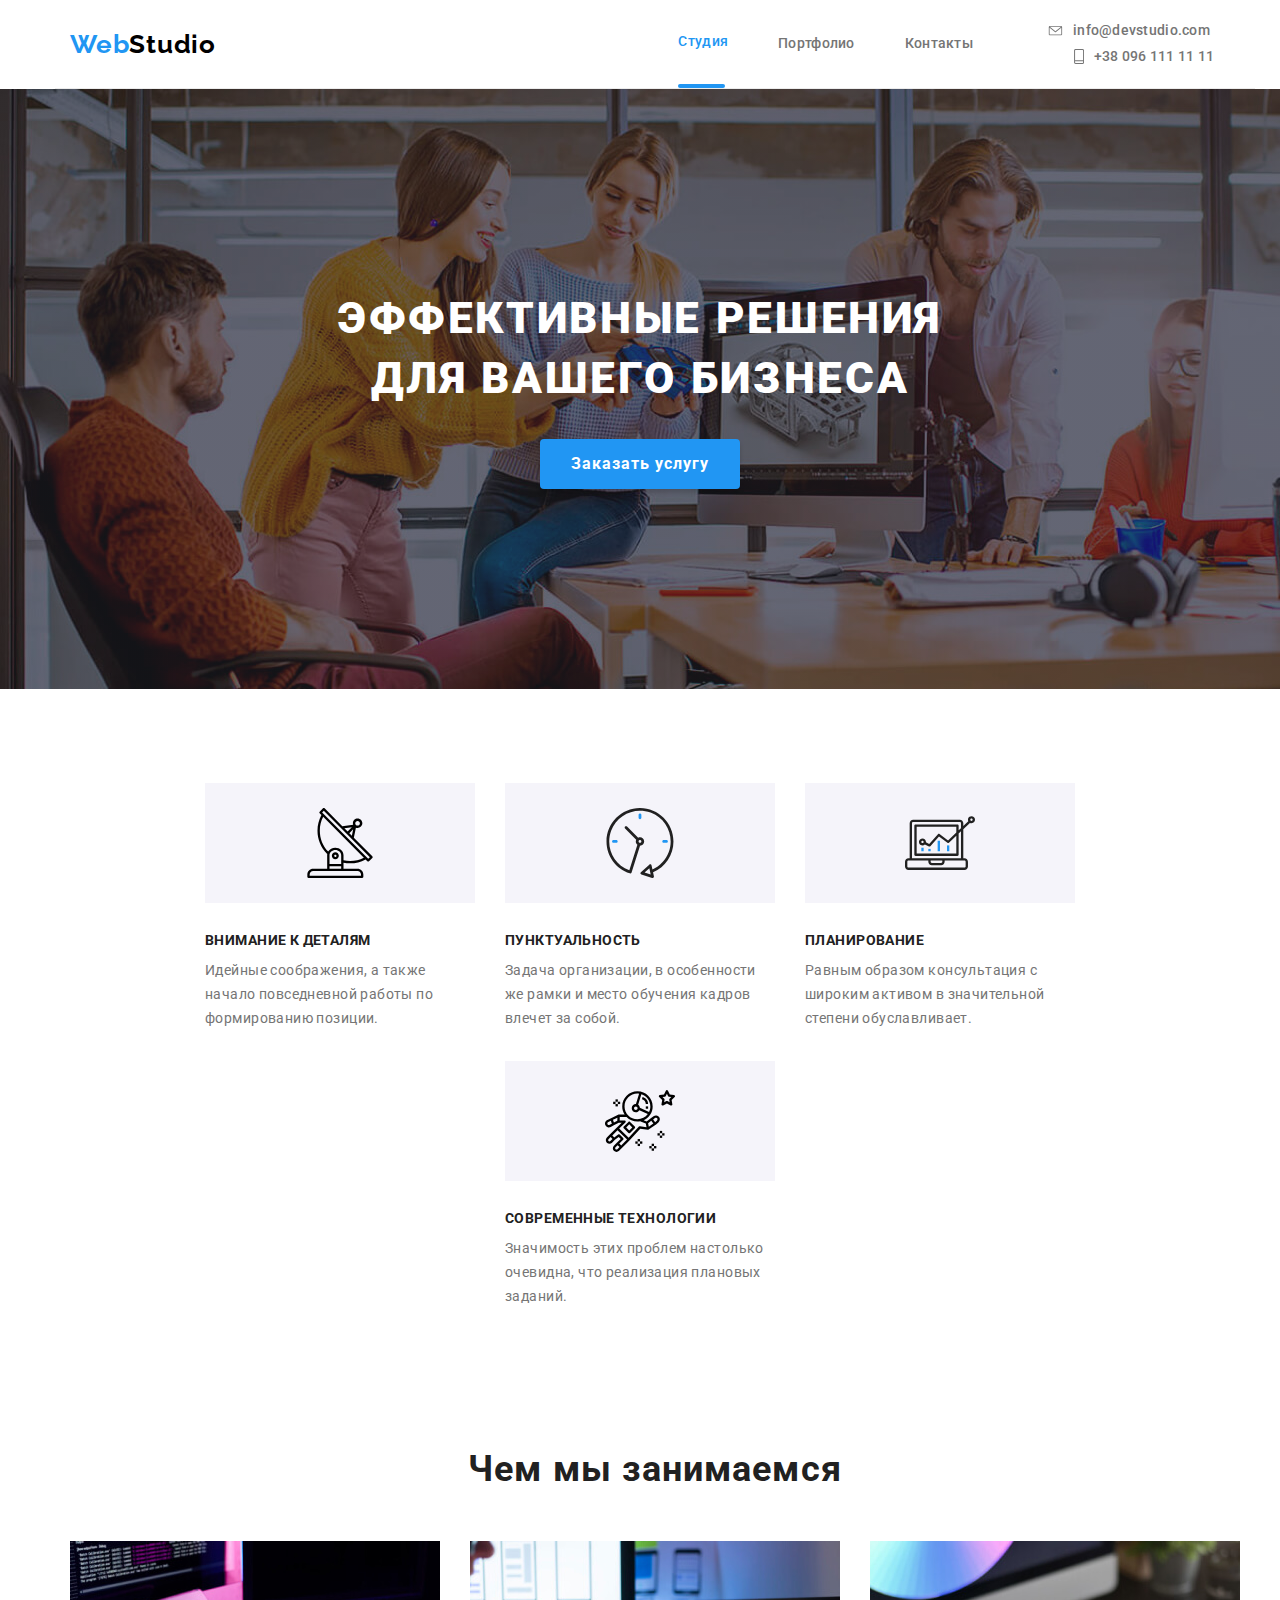
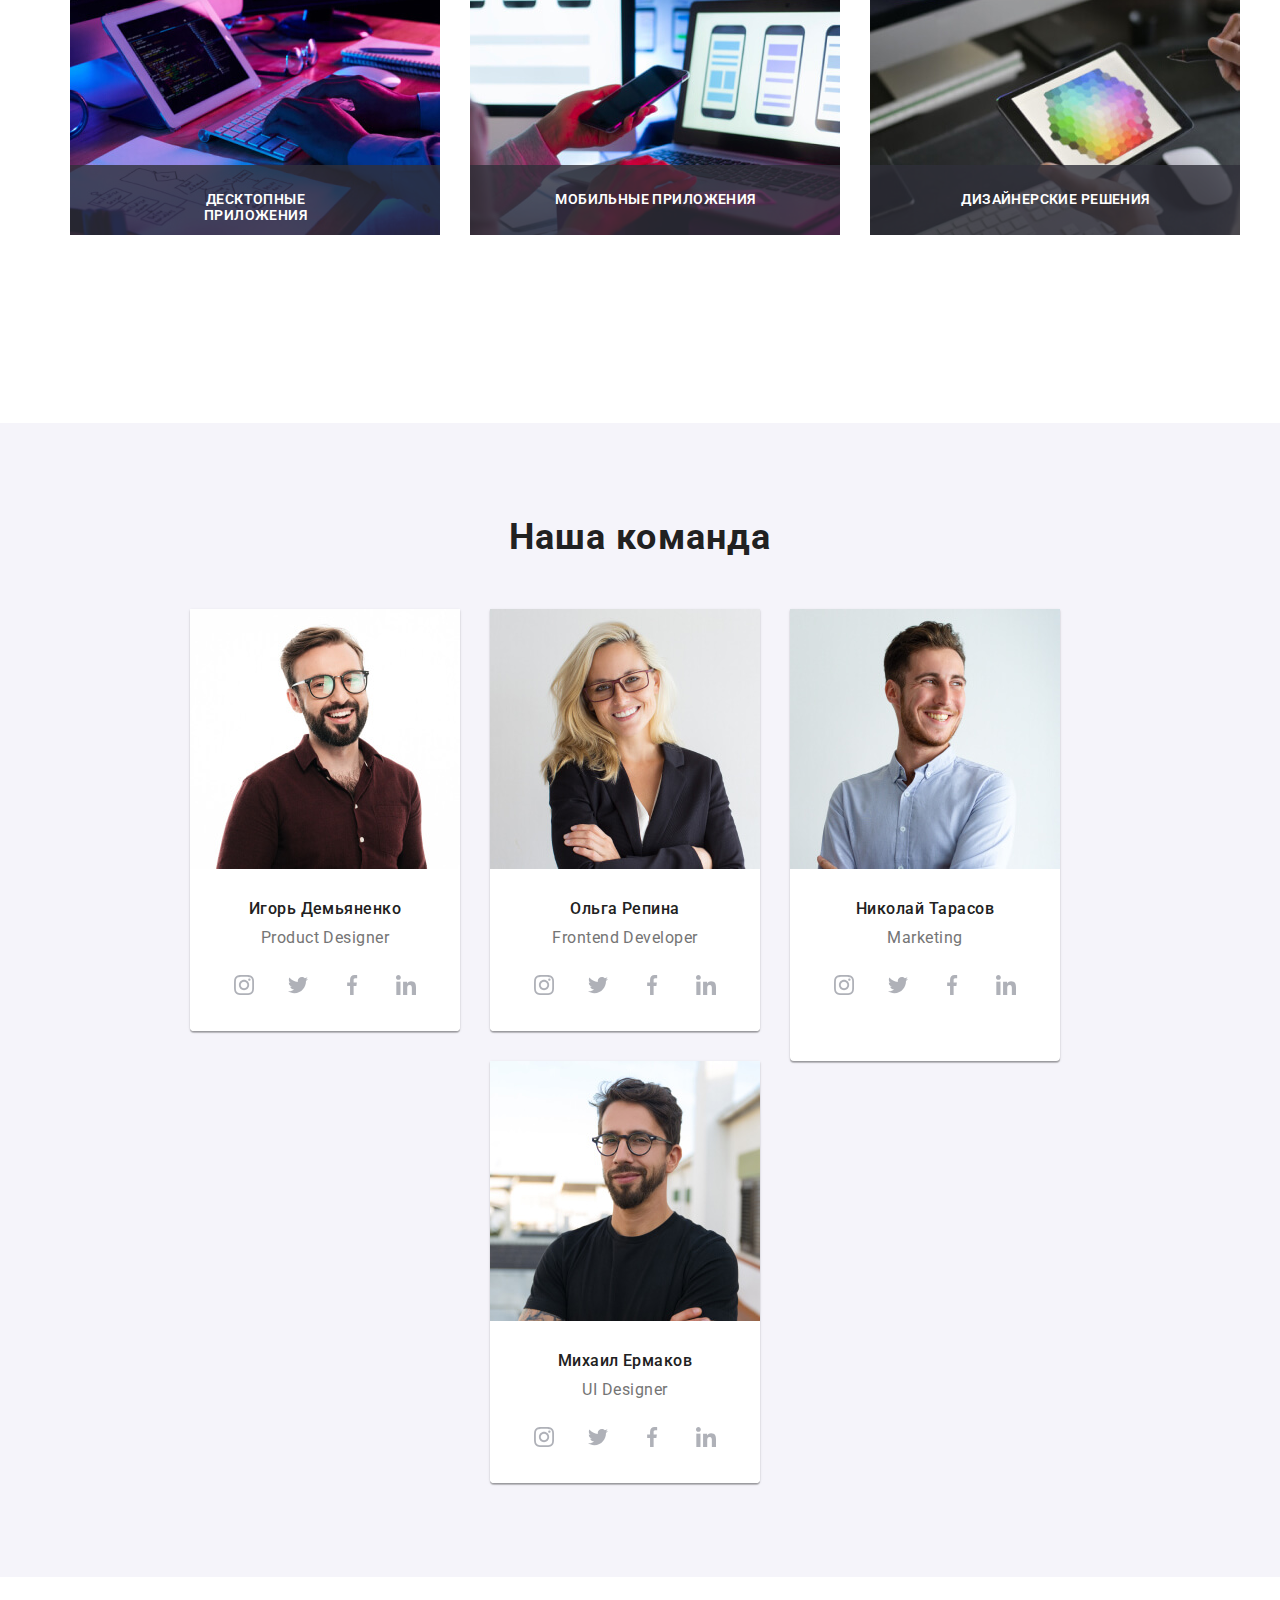
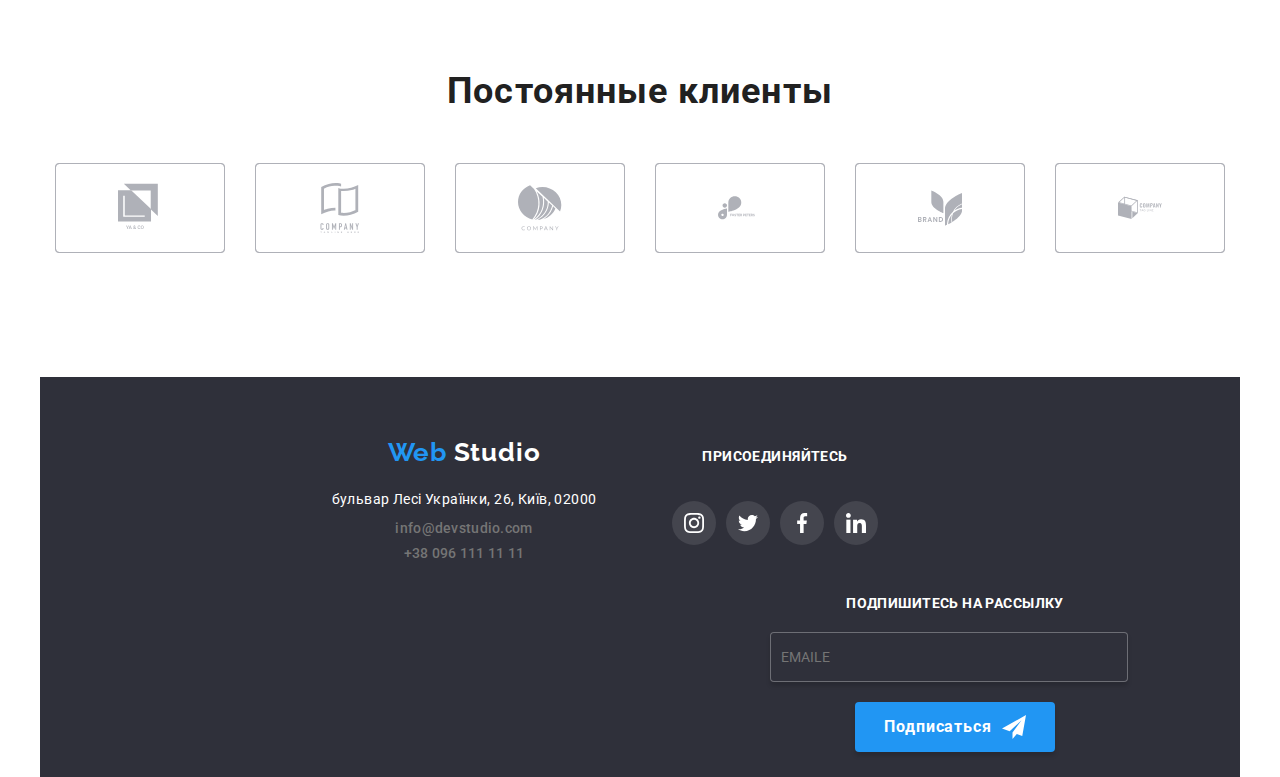
==== commit e2004fce: "Вставив фото" ====
--- a/index.html
+++ b/index.html
@@ -160,7 +160,8 @@
             <div class="studio-effect-text-div">
               <img
                 class="img"
-                src="./imeges/Чем-мы-занимаемся/desktop.jpg"
+                srcset="./imeges/Чем-мы-занимаемся/desktop1.jpg 1x, ./imeges/Чем-мы-занимаемся/desktop1@2x.jpg 2x"
+                src="./imeges/Чем-мы-занимаемся/desktop01.jpg"
                 alt="фото ноутбука"
                 width="370"
                 height="294"
@@ -172,8 +173,9 @@
           </li>
           <li class="list-img">
             <div class="studio-effect-text-div">
-              <img
-                src="./imeges/Чем-мы-занимаемся/mob.jpg"
+              <img 
+              srcset="./imeges/Чем-мы-занимаемся/mob2.jpg 1x, ./imeges/Чем-мы-занимаемся/mob2@2x.jpg 2x"
+                src="./imeges/Чем-мы-занимаемся/mob02.jpg"
                 alt="фото мобильного телефона"
                 width="370"
               />
@@ -185,7 +187,8 @@
           <li class="list-img">
             <div class="studio-effect-text-div">
               <img
-                src="./imeges/Чем-мы-занимаемся/designsolutions.jpg"
+              srcset="./imeges/Чем-мы-занимаемся/designsolutions3.jpg 1x, ./imeges/Чем-мы-занимаемся/designsolutions3@2x.jpg 2x"
+                src="./imeges/Чем-мы-занимаемся/designsolutions03.jpg"
                 alt="фото монитора"
                 width="370"
               />
@@ -205,15 +208,25 @@
           <h2 class="second-title">Наша команда</h2>
           <ul class="our-team-list list">
             <li class="our-team-list-item">
-              <img
+              <picture>
+                <source  srcset="./imeges/Наша-команда/igor-pc.jpg 1x, ./images/igor-pc@2x.jpg 2x" 
+                    media="(min-width: 1200px)">
+                <source srcset="./imeges/Наша-команда/igor-tab.jpg 1x, ./images/igor-tab@2x.jpg 2x" 
+                    media="(min-width: 768px)">
+                <source srcset="./imeges/Наша-команда/igor-mob.jpg 1x, ./images/igor-mob@2x.jpg 2x" 
+                    media="(max-width: 767px)">
+                <img src="./imeges/Наша-команда/igor-pc.jpg" alt="Игорь">
+              </picture>
+              <!--<img
                 class="manager"
+                srcset=""
                 src="./imeges/Наша-команда/nikolay.jpg"
                 alt="фото менеджера Дизайнер продукта"
                 width="270"
                 height="260"
-              />
+              />-->
               <div class="our-team-list-container">
-                <h3 class="manager-name">Николай Кучеренко</h3>
+                <h3 class="manager-name">Игорь Демьяненко</h3>
                 <p class="profesion" lang="en">Product Designer</p>
 
                 <ul class="social-list list">
@@ -260,15 +273,24 @@
               </div>
             </li>
             <li class="our-team-list-item">
-              <img
+              <picture>
+                <source  srcset="./imeges/Наша-команда/olga-pc.jpg 1x, ./images/olga-pc@2x.jpg 2x" 
+                media="(min-width: 1200px)">
+                <source srcset="./imeges/Наша-команда/olga-tab.jpg 1x, ./images/olga-tab@2x.jpg 2x" 
+                    media="(min-width: 768px)">
+                <source srcset="./imeges/Наша-команда/olga-mob.jpg 1x, ./images/olga-mob@2x.jpg 2x" 
+                    media="(max-width: 767px)">
+                <img src="./imeges/Наша-команда/olga-pc.jpg" alt="Игорь">
+              </picture>
+              <!--<img
                 class="manager"
                 src="./imeges/Наша-команда/olga.jpg"
                 alt="фото менеджера Фронтенд Разработчика"
                 width="270"
                 height="260"
-              />
+              />-->
               <div class="our-team-list-container">
-                <h3 class="manager-name">Ольга Иванова</h3>
+                <h3 class="manager-name">Ольга Репина</h3>
                 <p class="profesion" lang="en">Frontend Developer</p>
                 <ul class="social-list list">
                   <li class="social-list-item">
@@ -315,15 +337,24 @@
             </li>
 
             <li class="our-team-list-item">
-              <img
+              <picture>
+                <source  srcset="./imeges/Наша-команда/nikolay-pc.jpg 1x, ./images/nikolay-pc@2x.jpg 2x" 
+                media="(min-width: 1200px)">
+                <source srcset="./imeges/Наша-команда/nikolay-tab.jpg 1x, ./images/nikolay-tab@2x.jpg 2x" 
+                    media="(min-width: 768px)">
+                <source srcset="./imeges/Наша-команда/nikolay-mob.jpg 1x, ./images/nikolay-mob@2x.jpg 2x" 
+                    media="(max-width: 767px)">
+                <img src="./imeges/Наша-команда/nikolay-pc.jpg" alt="Игорь">
+              </picture>
+              <!--<img
                 class="manager"
                 src="./imeges/Наша-команда/andrew.jpg"
                 alt="фото менеджера Маркетолога"
                 width="270"
                 height="260"
-              />
+              />-->
               <div class="our-team-list-container">
-                <h3 class="manager-name">Андрей Шевченко</h3>
+                <h3 class="manager-name">Николай Тарасов</h3>
                 <p class="profesion" lang="en">Marketing</p>
                 <ul class="social-list list">
                   <li class="social-list-item">
@@ -369,15 +400,24 @@
               </div>
             </li>
             <li class="our-team-list-item">
-              <img
+              <picture>
+                <source  srcset="./imeges/Наша-команда/misha-pc.jpg 1x, ./images/misha-pc@2x.jpg 2x" 
+                media="(min-width: 1200px)">
+                <source srcset="./imeges/Наша-команда/misha-tab.jpg 1x, ./images/misha-tab@2x.jpg 2x" 
+                    media="(min-width: 768px)">
+                <source srcset="./imeges/Наша-команда/misha-mob.jpg 1x, ./images/misha-mob@2x.jpg 2x" 
+                    media="(max-width: 767px)">
+                <img src="./imeges/Наша-команда/misha-pc.jpg" alt="Игорь">
+              </picture>
+              <!--<img
                 class="manager"
                 src="./imeges/Наша-команда/ivan.jpg"
                 alt="фото менеджера Дизайнера интерфейса"
                 width="270"
                 height="260"
-              />
+              />-->
               <div class="our-team-list-container">
-                <h3 class="manager-name">Иван Николаев</h3>
+                <h3 class="manager-name">Михаил Ермаков</h3>
                 <p class="profesion" lang="en">UI Designer</p>
                 <ul class="social-list list">
                   <li class="social-list-item">
--- a/CSS/maine.min.css
+++ b/CSS/maine.min.css
@@ -1,2 +1,2 @@
-/*! normalize.css v8.0.1 | MIT License | github.com/necolas/normalize.css */html{line-height:1.15;-webkit-text-size-adjust:100%}body{margin:0}main{display:block}h1{font-size:2em;margin:0.67em 0}hr{box-sizing:content-box;height:0;overflow:visible}pre{font-family:monospace, monospace;font-size:1em}a{background-color:transparent}abbr[title]{border-bottom:none;text-decoration:underline;text-decoration:underline dotted}b,strong{font-weight:bolder}code,kbd,samp{font-family:monospace, monospace;font-size:1em}small{font-size:80%}sub,sup{font-size:75%;line-height:0;position:relative;vertical-align:baseline}sub{bottom:-0.25em}sup{top:-0.5em}img{border-style:none}button,input,optgroup,select,textarea{font-family:inherit;font-size:100%;line-height:1.15;margin:0}button,input{overflow:visible}button,select{text-transform:none}button,[type="button"],[type="reset"],[type="submit"]{-webkit-appearance:button}button::-moz-focus-inner,[type="button"]::-moz-focus-inner,[type="reset"]::-moz-focus-inner,[type="submit"]::-moz-focus-inner{border-style:none;padding:0}button:-moz-focusring,[type="button"]:-moz-focusring,[type="reset"]:-moz-focusring,[type="submit"]:-moz-focusring{outline:1px dotted ButtonText}fieldset{padding:0.35em 0.75em 0.625em}legend{box-sizing:border-box;color:inherit;display:table;max-width:100%;padding:0;white-space:normal}progress{vertical-align:baseline}textarea{overflow:auto}[type="checkbox"],[type="radio"]{box-sizing:border-box;padding:0}[type="number"]::-webkit-inner-spin-button,[type="number"]::-webkit-outer-spin-button{height:auto}[type="search"]{-webkit-appearance:textfield;outline-offset:-2px}[type="search"]::-webkit-search-decoration{-webkit-appearance:none}::-webkit-file-upload-button{-webkit-appearance:button;font:inherit}details{display:block}summary{display:list-item}template{display:none}[hidden]{display:none}html{box-sizing:border-box}*{border:none}*,*::before,*::after{box-sizing:inherit}*:hover,*:focus{transition:all 250ms linear}body{background-color:#ffffff;font-family:"Roboto",sans-serif;font-size:14px;color:#212121}ul{margin:0px;padding:0px}li{border:none}h1,h2,h3,h4,h5,h6{margin:0px}p{margin:0px}img{display:block}img{border:none}input,textarea{border:1px solid rgba(33,33,33,0.2);padding:unset;box-sizing:border-box;border-radius:4px;cursor:pointer}textarea{padding:15px}input:focus,textarea:focus{outline-color:#2196F3}.link{display:block;text-decoration:none}.list{list-style:none}.logo{font-weight:700;font-size:26px;line-height:1.19;letter-spacing:0.03em;color:#000000;transition:all 250ms linear}.img{display:block}@media screen and (max-width: 767px){.container{max-width:480px;margin-right:auto;margin-left:auto;padding-right:15px;padding-left:15px}}@media screen and (min-width: 768px){.container{width:768px;margin-right:auto;margin-left:auto}}@media screen and (min-width: 1200px){.container{width:1200px;margin-right:auto;margin-left:auto;padding-right:15px;padding-left:15px}}@media screen and (max-width: 767px){.form{position:absolute;left:0;top:50px;display:flex;justify-content:center;align-items:center;width:100%;height:100%;background-color:rgba(0,0,0,0.2);z-index:100}.modal-form{position:relative;padding:40px;max-width:450px;height:581px;background:#FFFFFF;box-shadow:0px 1px 3px rgba(0,0,0,0.12),0px 1px 1px rgba(0,0,0,0.14),0px 2px 1px rgba(0,0,0,0.2);border-radius:4px;display:flex;flex-direction:column;align-items:center;animation-name:modal-form-animation}.form-title{font-family:Roboto;font-style:normal;font-weight:bold;font-size:20px;line-height:23px;text-align:center;letter-spacing:0.03em;color:#212121;margin-bottom:30px}.form-input{padding-left:41px}.modal-form-list{width:100%}.modal-form-list:not(:last-child){margin-bottom:28px}.modal-form-list:last-child{margin-bottom:20px}.modal-form-list input{height:40px}.modal-form-list textarea{height:120px}.form-label{position:absolute;top:12px;left:42px;transition:250ms linear}.modal-form-list{position:relative}.form-svg{position:absolute;top:12px;left:19px;fill:#212121;transition:250ms linear}.form-svg{transition:250ms cubic-bezier(0.4, 0, 0.2, 1)}.label-comment{position:absolute;top:12px;left:16px;transition:250ms linear}.form-label{position:absolute;top:12px;left:42px;transition:250ms linear}.input-modal{width:100%;margin-right:auto;margin-left:auto}.form-accept{display:flex;align-items:center;display:flex;text-align:center;justify-content:center;margin-bottom:20px}.form-mark{margin-right:8px}.form-mark-text{font-family:Roboto;font-style:normal;font-weight:normal;font-size:12px;line-height:1.667;letter-spacing:0.03em;color:#757575}.btn-form{padding:10px 55px;background:#2196F3;box-shadow:0px 4px 4px rgba(0,0,0,0.15);border-radius:4px;font-family:Roboto;font-style:normal;font-weight:bold;font-size:16px;line-height:30px;display:flex;align-items:center;text-align:center;letter-spacing:0.06em;margin-right:auto;margin-left:auto;color:#FFFFFF;cursor:pointer}.btn-close{display:flex;position:absolute;height:30px;width:30px;top:14px;right:14px;border-color:#000000;background:#FFFFFF;border:1px solid rgba(0,0,0,0.1);box-sizing:border-box;border-radius:50px;justify-content:center;align-items:center;cursor:pointer;transition:250ms cubic-bezier(0.4, 0, 0.2, 1)}.btn-close:hover .close-svg,.btn-close:focus .close-svg{fill:#2196F3;transition:250ms linear}.close-svg{background-size:contain}.modal-form-list:hover .form-svg{fill:#2196F3;box-sizing:12px}.modal-form-list:hover input,.modal-form-list:hover textarea{border-color:#2196F3}.textarea-comment{padding:15px}.modal-form-list:hover label{color:#2196F3;top:-20px;left:16px}.form-input:focus+.form-label,.textarea-comment:focus+.label-comment,.form-input:not(:placeholder-shown)+.form-label,.textarea-comment:not(:placeholder-shown)+.label-comment{color:#2196F3;top:-20px;left:16px;box-sizing:12px}.form-input:focus ~ .form-svg{fill:#2196F3}.is-hidden{top:200px;visibility:hidden;opacity:0;pointer-events:none;transition:250ms cubic-bezier(0.4, 0, 0.2, 1)}}@media screen and (min-width: 768px){.form{position:absolute;top:0;display:flex;justify-content:center;align-items:center;width:100%;height:100%;background-color:rgba(0,0,0,0.2);z-index:100}.modal-form{position:relative;padding:40px;width:528px;height:581px;background:#FFFFFF;box-shadow:0px 1px 3px rgba(0,0,0,0.12),0px 1px 1px rgba(0,0,0,0.14),0px 2px 1px rgba(0,0,0,0.2);border-radius:4px;display:flex;flex-direction:column;align-items:center;animation-name:modal-form-animation}.form-title{font-family:Roboto;font-style:normal;font-weight:bold;font-size:20px;line-height:23px;text-align:center;letter-spacing:0.03em;color:#212121;margin-bottom:30px}.form-input{padding-left:41px}.modal-form-list{width:448px}.modal-form-list:not(:last-child){margin-bottom:28px}.modal-form-list:last-child{margin-bottom:20px}.modal-form-list input{height:40px}.modal-form-list textarea{height:120px}.form-label{position:absolute;top:12px;left:42px;transition:250ms linear}.modal-form-list{position:relative}.form-svg{position:absolute;top:12px;left:19px;fill:#212121;transition:250ms linear}.form-svg{transition:250ms cubic-bezier(0.4, 0, 0.2, 1)}.label-comment{position:absolute;top:12px;left:16px;transition:250ms linear}.form-label{position:absolute;top:12px;left:42px;transition:250ms linear}.input-modal{width:100%;margin-right:auto;margin-left:auto}.form-accept{display:flex;align-items:center;display:flex;text-align:center;justify-content:center;margin-bottom:20px}.form-mark{margin-right:8px}.form-mark-text{font-family:Roboto;font-style:normal;font-weight:normal;font-size:14px;line-height:1.71;letter-spacing:0.03em;color:#757575}.btn-form{padding:10px 55px;background:#2196F3;box-shadow:0px 4px 4px rgba(0,0,0,0.15);border-radius:4px;font-family:Roboto;font-style:normal;font-weight:bold;font-size:16px;line-height:30px;display:flex;align-items:center;text-align:center;letter-spacing:0.06em;margin-right:auto;margin-left:auto;color:#FFFFFF;cursor:pointer}.btn-close{display:flex;position:absolute;height:30px;width:30px;top:14px;right:14px;border-color:#000000;background:#FFFFFF;border:1px solid rgba(0,0,0,0.1);box-sizing:border-box;border-radius:50px;justify-content:center;align-items:center;cursor:pointer;transition:250ms cubic-bezier(0.4, 0, 0.2, 1)}.btn-close:hover .close-svg,.btn-close:focus .close-svg{fill:#2196F3;transition:250ms linear}.close-svg{background-size:contain}.modal-form-list:hover .form-svg{fill:#2196F3;box-sizing:12px}.modal-form-list:hover input,.modal-form-list:hover textarea{border-color:#2196F3}.textarea-comment{padding:15px}.modal-form-list:hover label{color:#2196F3;top:-20px;left:16px}.form-input:focus+.form-label,.textarea-comment:focus+.label-comment,.form-input:not(:placeholder-shown)+.form-label,.textarea-comment:not(:placeholder-shown)+.label-comment{color:#2196F3;top:-20px;left:16px;box-sizing:12px}.form-input:focus ~ .form-svg{fill:#2196F3}.is-hidden{top:200px;visibility:hidden;opacity:0;pointer-events:none;transition:250ms cubic-bezier(0.4, 0, 0.2, 1)}}@media screen and (min-width: 1200px){.form{position:fixed;left:0;top:0;display:flex;justify-content:center;align-items:center;width:100%;height:100%;background-color:rgba(0,0,0,0.2);z-index:100}.modal-form{position:relative;padding:40px;width:528px;height:581px;background:#FFFFFF;box-shadow:0px 1px 3px rgba(0,0,0,0.12),0px 1px 1px rgba(0,0,0,0.14),0px 2px 1px rgba(0,0,0,0.2);border-radius:4px;display:flex;flex-direction:column;align-items:center;animation-name:modal-form-animation}.form-title{font-family:Roboto;font-style:normal;font-weight:bold;font-size:20px;line-height:23px;text-align:center;letter-spacing:0.03em;color:#212121;margin-bottom:30px}.form-input{padding-left:41px}.modal-form-list{width:448px}.modal-form-list:not(:last-child){margin-bottom:28px}.modal-form-list:last-child{margin-bottom:20px}.modal-form-list input{height:40px}.modal-form-list textarea{height:120px}.form-label{position:absolute;top:12px;left:42px;transition:250ms linear}.modal-form-list{position:relative}.form-svg{position:absolute;top:12px;left:19px;fill:#212121;transition:250ms linear}.form-svg{transition:250ms cubic-bezier(0.4, 0, 0.2, 1)}.label-comment{position:absolute;top:12px;left:16px;transition:250ms linear}.form-label{position:absolute;top:12px;left:42px;transition:250ms linear}.input-modal{width:100%;margin-right:auto;margin-left:auto}.form-accept{display:flex;align-items:center;display:flex;text-align:center;justify-content:center;margin-bottom:20px}.form-mark{margin-right:8px}.form-mark-text{font-family:Roboto;font-style:normal;font-weight:normal;font-size:14px;line-height:1.71;letter-spacing:0.03em;color:#757575}.btn-form{padding:10px 55px;background:#2196F3;box-shadow:0px 4px 4px rgba(0,0,0,0.15);border-radius:4px;font-family:Roboto;font-style:normal;font-weight:bold;font-size:16px;line-height:30px;display:flex;align-items:center;text-align:center;letter-spacing:0.06em;margin-right:auto;margin-left:auto;color:#FFFFFF;cursor:pointer}.btn-close{display:flex;position:absolute;height:30px;width:30px;top:14px;right:14px;border-color:#000000;background:#FFFFFF;border:1px solid rgba(0,0,0,0.1);box-sizing:border-box;border-radius:50px;justify-content:center;align-items:center;cursor:pointer;transition:250ms cubic-bezier(0.4, 0, 0.2, 1)}.btn-close:hover .close-svg,.btn-close:focus .close-svg{fill:#2196F3;transition:250ms linear}.close-svg{background-size:contain}.modal-form-list:hover .form-svg{fill:#2196F3;box-sizing:12px}.modal-form-list:hover input,.modal-form-list:hover textarea{border-color:#2196F3}.textarea-comment{padding:15px}.modal-form-list:hover label{color:#2196F3;top:-20px;left:16px}.form-input:focus+.form-label,.textarea-comment:focus+.label-comment,.form-input:not(:placeholder-shown)+.form-label,.textarea-comment:not(:placeholder-shown)+.label-comment{color:#2196F3;top:-20px;left:16px;box-sizing:12px}.form-input:focus ~ .form-svg{fill:#2196F3}.is-hidden{top:200px;visibility:hidden;opacity:0;pointer-events:none;transition:250ms cubic-bezier(0.4, 0, 0.2, 1)}}@media screen and (max-width: 767px){.header-navigation{position:relative;max-width:480px;height:60px;margin-left:auto;margin-right:auto;padding-top:0px;padding-bottom:0px;padding-left:15px;padding-right:15px;border-bottom:1px solid #ececec;align-items:center;justify-content:space-between;display:flex}.menu-btn.is-open .icon-close{display:block}.menu-btn.is-open .icon-burger{display:none}.menu-btn .icon-close{display:none}.menu-wrapper{position:absolute;display:flex;flex-direction:column;z-index:99;top:60px;right:0;width:100%;padding-top:118px;background-color:#fff;padding-top:120px;padding-bottom:60px;opacity:0;animation-duration:1000ms;display:none}.menu-wrapper.is-open{display:block;opacity:1;animation-name:linear}.logo-container{z-index:100}.header-logo{font-family:"Raleway",sans-serif;margin-left:auto;margin-right:auto;margin-top:auto;font-weight:700;font-size:26px;line-height:1.19;letter-spacing:0.03em;color:#000000}.header-logo:hover,.header-logo:focus{color:#2196f3}.logo-web{color:#2196f3}.menu-btn{position:relative;z-index:100;height:40px;background-clip:transparent;border:none;padding:0}.menu-btn.is-open .icon-close{display:block}.menu-btn.is-open.icon-burger{display:none}.navigation-list-link,.address-tel,.address-emaile{display:flex;font-weight:500;font-size:14px;font-style:normal;line-height:1.14;letter-spacing:0.02em;color:#757575}.navigation-list-item:not(:last-child){margin-bottom:40px}.address-tel,.address-emaile{display:flex;align-items:center;fill:#757575}.address-emaile:hover,.address-emaile:focus{color:#2196f3}.address-emaile:hover svg,.address-emaile:focus svg{fill:#2196f3}.address-tel:hover,.address-tel:focus{color:#2196f3}.address-tel:hover svg,.address-tel:focus svg{fill:#2196f3}.active{color:#2196f3}.navigation-line-studio::after{display:block;background-color:#2196f3;width:100%;height:4px;content:"";border-radius:2px;bottom:0;transition:all 250ms linear}.navigation-list-link{padding-bottom:8px}.navigation-list-link:hover,.navigation-list-link:focus{color:#2196f3}.navigation{display:flex;flex-direction:column;margin-bottom:60px}.navigation-list,.address-util,.address-list{display:flex;flex-direction:column;align-items:center;text-align:center;justify-content:center;margin:0;font-size:18px;line-height:1.167}.address-item{display:flex;align-items:center}.address-item svg{margin-right:10px}.address-item:not(:last-child){margin-bottom:16px}}@media screen and (min-width: 768px){.menu-wrapper{display:flex;justify-content:center;align-items:center}.header-logo{font-family:"Raleway",sans-serif;display:flex;font-weight:700;font-size:24px;line-height:1.167;letter-spacing:0.03em;color:#000000;margin-right:75px}.header-logo:hover,.header-logo:focus{color:#2196f3}.header-navigation{width:768px;padding-left:15px;padding-right:15px;margin-left:auto;margin-right:auto;border-bottom:1px solid #ececec;align-items:center;justify-content:space-between;display:flex}.logo-web{color:#2196f3}.menu-btn{display:none}.navigation-list-link,.address-tel,.address-emaile{font-weight:500;font-size:14px;font-style:normal;line-height:1.14;letter-spacing:0.02em;color:#757575}.address-tel,.address-emaile{display:flex;align-items:center;fill:#757575}.address-emaile:hover,.address-emaile:focus{color:#2196f3}.address-emaile:hover svg,.address-emaile:focus svg{fill:#2196f3}.address-emaile:hover .address-emaile-svg,.address-emaile:focus .address-emaile-svg{fill:#2196f3}.address-tel:hover,.address-tel:focus{color:#2196f3}.address-tel:hover svg,.address-tel:focus svg{fill:#2196f3}.address-tel:hover .address-tel-svg,.address-tel:focus .address-tel-svg{fill:#2196f3}.active{color:#2196f3}.navigation-line-studio::after{display:block;background-color:#2196f3;width:47px;height:4px;content:"";border-radius:2px;transition:all 250ms linear}.navigation-list-link{padding-top:34px;padding-bottom:34px}.navigation-list-link:hover,.navigation-list-link:focus{color:#2196f3}.navigation{display:flex;align-items:baseline;margin-right:75px}.navigation-list,.address-util,.address-list{display:flex;align-items:baseline;justify-content:center}.address-list{display:flex;flex-direction:column}.address-item:not(:last-child){margin-bottom:10px}.navigation-list-item:not(:last-child){margin-right:50px}.address-item{display:flex;align-items:center}.address-item svg{margin-right:10px}}@media screen and (min-width: 1200px){.menu-wrapper{display:flex}.header-logo{font-family:"Raleway",sans-serif;font-weight:700;font-size:26px;line-height:1.19;letter-spacing:0.03em;color:#000000;margin-right:85px}.header-logo:hover,.header-logo:focus{color:#2196f3}.header-navigation{width:1200px;padding-left:15px;padding-right:15px;margin-left:auto;margin-right:auto;border-bottom:1px solid #ececec;align-items:center;justify-content:space-between;display:flex}.logo-web{color:#2196f3}.navigation-list-link,.address-tel,.address-emaile{font-weight:500;font-size:14px;font-style:normal;line-height:1.14;letter-spacing:0.02em;color:#757575}.address-tel,.address-emaile{display:flex;align-items:center;fill:#757575}.address-emaile:hover,.address-emaile:focus{color:#2196f3}.address-emaile:hover svg,.address-emaile:focus svg{fill:#2196f3}.address-emaile:hover .address-emaile-svg,.address-emaile:focus .address-emaile-svg{fill:#2196f3}.address-tel:hover,.address-tel:focus{color:#2196f3}.address-tel:hover svg,.address-tel:focus svg{fill:#2196f3}.address-tel:hover .address-tel-svg,.address-tel:focus .address-tel-svg{fill:#2196f3}.active{color:#2196f3}.navigation-line-studio::after{display:block;background-color:#2196f3;width:47px;height:4px;content:"";border-radius:2px;transition:all 250ms linear}.navigation-list-link{padding-top:34px;padding-bottom:34px}.navigation-list-link:hover,.navigation-list-link:focus{color:#2196f3}.navigation{display:flex;align-items:baseline}.navigation-list,.address-util,.address-list{display:flex;align-items:center}.navigation-list-item:not(:last-child){margin-right:50px}.address-item{display:flex;align-items:center}.address-item svg{margin-right:10px}.address-item:not(:last-child){margin-right:30px}}@media screen and (max-width: 767px){.decorative-img{background-image:linear-gradient(to bottom, rgba(47,48,58,0.8), rgba(47,48,58,0.8)),url(../imeges/Header-img/Headerimg.jpg);max-width:480px;height:400px;background-repeat:no-repeat;margin-right:auto;margin-left:auto;background-size:cover}.container-h1{flex-grow:1;display:block;align-items:center;max-width:480px;width:100%;padding-left:15px;padding-right:15px;padding-top:118px;margin-left:auto;margin-right:auto}.container-h1 .maine-taitle{margin-bottom:30px;font-weight:900;font-size:26px;line-height:1.615;text-align:center;letter-spacing:0.06em;text-transform:uppercase;color:#fff}.container-h1 .button{margin-left:auto;margin-right:auto;margin:auto;display:flex;width:200px;height:50px;align-items:center;padding-top:0px;padding-bottom:00px;background:#2196f3;box-shadow:0px 4px 4px rgba(0,0,0,0.15);border-radius:4px;cursor:pointer;border:none;transition:all 250ms linear}.container-h1 .button:hover,.container-h1 .button:focus{background-color:#7ec0f7}.h1-slaider{background:rgba(47,48,58,0.8)}.text-button{font-weight:700;font-size:16px;line-height:1.88;letter-spacing:0.06em;display:flex;align-items:center;text-align:center;color:#fff;margin-left:auto;margin-right:auto}}@media screen and (min-width: 768px){.decorative-img{background-image:linear-gradient(to bottom, rgba(47,48,58,0.8), rgba(47,48,58,0.8)),url(../imeges/Header-img/Headerimg.jpg);max-width:768px;height:600px;background-repeat:no-repeat;margin-right:auto;margin-left:auto}.container-h1{flex-grow:1;display:block;align-items:center;width:768px;padding-left:15px;padding-right:15px;padding-top:200px;padding-bottom:200px;margin-left:auto;margin-right:auto}.container-h1 .maine-taitle{margin-bottom:30px;font-weight:900;font-size:44px;line-height:1.36;text-align:center;letter-spacing:0.06em;text-transform:uppercase;color:#fff}.container-h1 .button{margin-left:auto;margin-right:auto;margin:auto;display:flex;width:200px;height:50px;padding-top:0px;padding-bottom:00px;background:#2196f3;box-shadow:0px 4px 4px rgba(0,0,0,0.15);border-radius:4px;cursor:pointer;border:none;transition:all 250ms linear}.container-h1 .button:hover,.container-h1 .button:focus{background-color:#7ec0f7}.h1-slaider{background:rgba(47,48,58,0.8)}.text-button{font-weight:700;font-size:16px;line-height:1.88;letter-spacing:0.06em;display:flex;align-items:center;text-align:center;color:#fff;margin-left:auto;margin-right:auto;padding-top:10px;padding-bottom:10px}}@media screen and (min-width: 1200px){.decorative-img{background-image:linear-gradient(to bottom, rgba(47,48,58,0.8), rgba(47,48,58,0.8)),url(../imeges/Header-img/Headerimg.jpg);max-width:1600px;height:600px;background-repeat:no-repeat;margin-right:auto;margin-left:auto}.container-h1{flex-grow:1;display:block;align-items:center;width:1200px;padding-left:15px;padding-right:15px;padding-top:200px;padding-bottom:200px;margin-left:auto;margin-right:auto}.container-h1 .maine-taitle{margin-bottom:30px;font-weight:900;font-size:44px;line-height:1.36;text-align:center;letter-spacing:0.06em;text-transform:uppercase;color:#fff}.container-h1 .button{margin-left:auto;margin-right:auto;margin:auto;display:flex;width:200px;height:50px;padding-top:0px;padding-bottom:00px;background:#2196f3;box-shadow:0px 4px 4px rgba(0,0,0,0.15);border-radius:4px;cursor:pointer;border:none;transition:all 250ms linear}.container-h1 .button:hover,.container-h1 .button:focus{background-color:#7ec0f7}.h1-slaider{background:rgba(47,48,58,0.8)}.text-button{font-weight:700;font-size:16px;line-height:1.88;letter-spacing:0.06em;display:flex;align-items:center;text-align:center;color:#fff;margin-left:auto;margin-right:auto;padding-top:10px;padding-bottom:10px}}@media screen and (max-width: 767px){.satandards-items{font-weight:700;font-size:14px;line-height:1.14;letter-spacing:0.03em;text-transform:uppercase;margin-left:auto;margin-right:auto;margin-top:30px;margin-bottom:10px;text-align:center;color:--title-light-theme-color}.second-title{font-weight:700;font-size:28px;line-height:1.178;text-align:center;letter-spacing:0.03em;margin-bottom:50px;color:#212121}.standards-br-svg{display:inline-block;height:120px;max-width:100%;margin-bottom:30px;background-color:#f5f4fa}.standards-br-svg{display:flex;align-items:center;justify-content:center}.standards-list-item:not(:last-child){margin-bottom:30px}.standards{max-width:480px;padding-top:60px;padding-bottom:60px;width:100%;padding-left:15px;padding-right:15px;margin-left:auto;margin-right:auto}.text{font-weight:400;font-size:14px;line-height:1.71;letter-spacing:0.03em;color:#757575;max-width:480px}.list-standards{display:flex;flex-direction:column}.standards-img{width:100%;height:120px;background:#f5f4fa;border-radius:4px;padding:25px 100px;margin-bottom:30px}}@media screen and (mim-width: 768px){.satandards-items{font-weight:700;font-size:14px;line-height:1.14;letter-spacing:0.03em;text-transform:uppercase;margin-left:auto;margin-right:auto;margin-bottom:10px;color:--title-light-theme-color}.second-title{font-weight:700;font-size:36px;line-height:1.16;text-align:center;letter-spacing:0.03em;margin-bottom:50px;color:#212121}.standards-br-svg{display:inline-block;height:120px;width:270px;margin-bottom:30px;background-color:#f5f4fa}.standards-br-svg{display:flex;align-items:center;justify-content:center}.standards{padding-top:94px;padding-bottom:47px;width:1200px;padding-left:15px;padding-right:15px;margin-left:auto;margin-right:auto}.text{font-weight:400;font-size:14px;line-height:1.71;letter-spacing:0.03em;color:#757575;width:270px}.list-standards{display:flex}.standards-list-item:not(:last-child){margin-right:30px}.standards-img{width:270px;height:120px;left:215px;top:774px;background:#f5f4fa;border-radius:4px;padding:25px 100px;margin-bottom:30px}}@media screen and (min-width: 768px){.satandards-items{font-weight:700;font-size:14px;line-height:1.14;letter-spacing:0.03em;text-transform:uppercase;margin-left:auto;margin-right:auto;margin-bottom:10px;color:--title-light-theme-color}.second-title{font-weight:700;font-size:36px;line-height:1.16;text-align:center;letter-spacing:0.03em;margin-bottom:50px;color:#212121}.standards-br-svg{display:inline-block;height:120px;width:270px;margin-bottom:30px;background-color:#f5f4fa}.standards-br-svg{display:flex;align-items:center;justify-content:center}.standards{padding-top:94px;padding-bottom:47px;width:768px;padding-left:15px;padding-right:15px;margin-left:auto;margin-right:auto}.text{font-weight:400;font-size:14px;line-height:1.71;letter-spacing:0.03em;color:#757575;width:270px}.list-standards{display:flex;flex-wrap:wrap;justify-content:center}.standards-list-item{margin-bottom:30px}.standards-list-item:nth-last-child(-n+2){margin-bottom:0px}.standards-list-item:nth-last-child(2n-1){margin-left:30px}.standards-img{width:354px;height:120px;background:#f5f4fa;border-radius:4px;padding:25px 100px;margin-bottom:30px}}@media screen and (min-width: 1200px){.satandards-items{font-weight:700;font-size:14px;line-height:1.14;letter-spacing:0.03em;text-transform:uppercase;margin-left:auto;margin-right:auto;margin-bottom:10px;color:--title-light-theme-color}.second-title{font-weight:700;font-size:36px;line-height:1.16;text-align:center;letter-spacing:0.03em;margin-bottom:50px;color:#212121}.standards-br-svg{display:inline-block;height:120px;width:270px;margin-bottom:30px;background-color:#f5f4fa}.standards-br-svg{display:flex;align-items:center;justify-content:center}.standards{padding-top:94px;padding-bottom:47px;width:1200px;padding-left:15px;padding-right:15px;margin-left:auto;margin-right:auto}.text{font-weight:400;font-size:14px;line-height:1.71;letter-spacing:0.03em;color:#757575;width:270px}.list-standards{display:flex}.standards-list-item:not(:last-child){margin-right:30px}.standards-img{width:270px;height:120px;left:215px;top:774px;background:#f5f4fa;border-radius:4px;padding:25px 100px;margin-bottom:30px}}@media screen and (max-width: 767px){.projects{display:none}}@media screen and (min-width: 768px){.projects{display:none}}@media screen and (min-width: 1200px){.projects-satandards-items{padding-top:27px;padding-bottom:27px;background:rgba(47,48,58,0.8);text-align:center;text-transform:uppercase;color:#fff}.studio-effect-text-div{position:relative;overflow:hidden}.studio-effect-text{position:absolute;bottom:0%;left:0%;width:370px;height:70px;padding-top:27px;padding-bottom:27px;padding-left:83px;padding-right:82px;font-family:Roboto;font-style:normal;font-weight:600;font-size:14px;line-height:1.14;text-align:center;letter-spacing:0.03em;text-transform:uppercase;color:#fff;opacity:1;transition:all 250ms linear}.projects{width:1200px;padding-top:47px;padding-bottom:94px;padding-left:15px;padding-right:15px;margin-left:auto;margin-right:auto}.projects .list{display:flex}.list-img:not(:last-child){margin-right:30px}}@media screen and (max-width: 767px){.manager-name{font-weight:500;font-size:16px;line-height:1.19;text-align:center;letter-spacing:0.03em;color:#212121;margin-bottom:10px}.profesion{font-weight:normal;font-size:16px;line-height:1.19;text-align:center;letter-spacing:0.03em;color:#757575}.solcial-link-item{display:block;width:44px;height:44px;padding:12px;border-radius:50%;cursor:pointer;transition:all 250ms linear}.solcial-link-item:hover,.solcial-link-item:focus{background-color:#2196f3}.solcial-link-item:hover .solcial-icon-svg,.solcial-link-item:focus{fill:#fff}.solcial-link-item:focus .solcial-icon-svg{fill:#fff}.solcial-icon-svg{fill:#afb1b8}.our-team-section{background:#f5f4fa}.our-team-section .our-team{max-width:480px;padding-top:94px;padding-bottom:94px;padding-right:15px;padding-left:15px;margin-right:auto;margin-left:auto}.our-team-list-item{background:#ffffff;box-shadow:0px 2px 1px rgba(0,0,0,0.2),0px 1px 1px rgba(0,0,0,0.14),0px 1px 3px rgba(0,0,0,0.12);border-radius:0px 0px 4px 4px}.our-team-list-item:not(:last-child){margin-bottom:30px}.our-team-list-item img{margin-bottom:0px}.our-team-list-container{background-color:#ffffff;border-radius:0px 0px 4px 4px;padding-top:30px;padding-bottom:24px}.social-list{display:flex;justify-content:center;margin-top:16px}.social-list-item:not(:last-child){margin-right:10px}}@media screen and (min-width: 768px){.manager-name{font-weight:500;font-size:16px;line-height:1.19;text-align:center;letter-spacing:0.03em;color:#212121;margin-bottom:10px}.profesion{font-weight:normal;font-size:16px;line-height:1.19;text-align:center;letter-spacing:0.03em;color:#757575}.solcial-link-item{display:block;width:44px;height:44px;padding:12px;border-radius:50%;cursor:pointer;transition:all 250ms linear}.solcial-link-item:hover,.solcial-link-item:focus{background-color:#2196f3}.solcial-link-item:hover .solcial-icon-svg,.solcial-link-item:focus{fill:#fff}.solcial-link-item:focus .solcial-icon-svg{fill:#fff}.solcial-icon-svg{fill:#afb1b8}.our-team-section{background:#f5f4fa}.our-team-section .our-team{width:768px;padding-top:94px;padding-bottom:94px;padding-right:15px;padding-left:15px;margin-right:auto;margin-left:auto}.our-team-section .our-team-list{display:flex;flex-wrap:wrap;justify-content:center}.our-team-list-item{width:354px;background:#ffffff;box-shadow:0px 2px 1px rgba(0,0,0,0.2),0px 1px 1px rgba(0,0,0,0.14),0px 1px 3px rgba(0,0,0,0.12);border-radius:0px 0px 4px 4px;margin-bottom:30px}.our-team-list-item:nth-last-child(2n-1){margin-left:30px}.our-team-list-item:nth-last-child(-n+2){margin-bottom:0px}.our-team-list-item img{margin-bottom:0px}.our-team-list-container{background-color:#ffffff;border-radius:0px 0px 4px 4px;padding-top:30px;padding-bottom:24px}.social-list{display:flex;align-items:center;justify-content:center;margin-top:16px}.social-list-item:not(:last-child){margin-right:10px}}@media screen and (min-width: 1200px){.manager-name{font-weight:500;font-size:16px;line-height:1.19;text-align:center;letter-spacing:0.03em;color:#212121;margin-bottom:10px}.profesion{font-weight:normal;font-size:16px;line-height:1.19;text-align:center;letter-spacing:0.03em;color:#757575}.solcial-link-item{display:block;width:44px;height:44px;padding:12px;border-radius:50%;cursor:pointer;transition:all 250ms linear}.solcial-link-item:hover,.solcial-link-item:focus{background-color:#2196f3}.solcial-link-item:hover .solcial-icon-svg,.solcial-link-item:focus{fill:#fff}.solcial-link-item:focus .solcial-icon-svg{fill:#fff}.solcial-icon-svg{fill:#afb1b8}.our-team-section{background:#f5f4fa}.our-team-section .our-team{width:1200px;padding-top:94px;padding-bottom:94px;padding-right:15px;padding-left:15px;margin-right:auto;margin-left:auto}.our-team-section .our-team-list{display:flex}.our-team-list-item{width:270px;background:#ffffff;box-shadow:0px 2px 1px rgba(0,0,0,0.2),0px 1px 1px rgba(0,0,0,0.14),0px 1px 3px rgba(0,0,0,0.12);border-radius:0px 0px 4px 4px}.our-team-list-item:not(:last-child){margin-right:30px}.our-team-list-item img{margin-bottom:0px}.our-team-list-container{background-color:#ffffff;border-radius:0px 0px 4px 4px;padding-top:30px;padding-bottom:24px}.social-list{display:flex;margin-top:16px;margin-right:32px;margin-left:32px}.social-list-item:not(:last-child){margin-right:10px}}@media screen and (max-width: 767px){.regular-customers{max-width:480px;padding-top:94px;padding-bottom:94px;padding-left:15px;padding-right:15px;margin-left:auto;margin-right:auto}.regular-customers svg{fill:#afb1b8;transition:all 250ms linear}.regular-customers-list-item{display:flex;flex-wrap:wrap;justify-content:center}.regular-customers-list-item li{width:calc((100% - 60px) / 2);height:90px;border:1px solid #afb1b8;border-radius:4px;align-items:center;justify-content:center;margin-bottom:30px}.regular-customers-list-item li:nth-last-child(-n+2){margin-bottom:0px}.regular-customers-list-item li:nth-last-child(2n-1){margin-left:30px}.regular-customers-dr{border:1px solid #afb1b8;border-radius:4px;display:flex;align-items:center;justify-content:center;width:100%;height:90px;transition:all 250ms linear}.regular-customers-dr:hover,.regular-customers-dr:focus{border-color:#2196f3}.regular-customers-dr:hover .regular-customers-svg,.regular-customers-dr:focus .regular-customers-svg{fill:#2196f3}.regular-customers-link:focus .regular-customers-dr{border-color:#2196f3}.regular-customers-link:focus .regular-customers-svg{fill:#2196f3}}@media screen and (min-width: 768px){.regular-customers{width:768px;padding-top:94px;padding-bottom:94px;padding-left:15px;padding-right:15px;margin-left:auto;margin-right:auto}.regular-customers svg{fill:#afb1b8;transition:all 250ms linear}.regular-customers-list-item{display:flex;flex-wrap:wrap;justify-content:center}.regular-customers-list-item li{width:calc((100% - 60px) / 3);height:90px;border:1px solid #afb1b8;border-radius:4px;margin-right:30px;margin-bottom:30px}.regular-customers-list-item li:nth-child(3n){margin-right:0px}.regular-customers-list-item li:nth-last-child(-n+3){margin-bottom:0px}.regular-customers-dr{border:1px solid #afb1b8;border-radius:4px;display:flex;align-items:center;justify-content:center;height:90px;transition:all 250ms linear}.regular-customers-dr:hover,.regular-customers-dr:focus{border-color:#2196f3}.regular-customers-dr:hover .regular-customers-svg,.regular-customers-dr:focus .regular-customers-svg{fill:#2196f3}.regular-customers-link:focus .regular-customers-dr{border-color:#2196f3}.regular-customers-link:focus .regular-customers-svg{fill:#2196f3}}@media screen and (min-width: 1200px){.regular-customers{width:1200px;padding-top:94px;padding-bottom:94px;padding-left:15px;padding-right:15px;margin-left:auto;margin-right:auto}.regular-customers svg{fill:#afb1b8;transition:all 250ms linear}.regular-customers-list-item{display:flex}.regular-customers-list-item li{width:170px;height:90px;border:1px solid #afb1b8;border-radius:4px;display:flex;align-items:center;justify-content:center}.regular-customers-list-item li:not(:last-child){margin-right:30px}.regular-customers-dr{border:1px solid #afb1b8;border-radius:4px;display:flex;align-items:center;justify-content:center;width:170px;height:90px;transition:all 250ms linear}.regular-customers-dr:hover,.regular-customers-dr:focus{border-color:#2196f3}.regular-customers-dr:hover .regular-customers-svg,.regular-customers-dr:focus .regular-customers-svg{fill:#2196f3}.regular-customers-link:focus .regular-customers-dr{border-color:#2196f3}.regular-customers-link:focus .regular-customers-svg{fill:#2196f3}}@media screen and (max-width: 767px){.div-portfolio-section{max-width:480px;padding-top:61px;padding-bottom:94px;padding-right:15px;padding-left:15px;margin-right:auto;margin-left:auto;box-sizing:content-box}.portfolio-button{margin-bottom:50px}.portfolio-list-btn{display:flex;flex-wrap:wrap}.portfolio-list-item-btn{margin-bottom:15px}.portfolio-list-item-btn:not(:last-child){margin-right:8px}.portfolio-list-item-btn:nth-last-child(-n+2){margin-bottom:0px}.portfolio-list-works{display:flex;flex-wrap:wrap}.portfolio-works-item{width:100%;margin-bottom:30px;background:#ffffff;border:1px solid #eeeeee;box-sizing:border-box}.portfolio-works-item a:hover,.portfolio-works-item a:focus{box-shadow:1px 4px 6px rgba(0,0,0,0.16),0px 4px 4px rgba(0,0,0,0.06),0px 1px 1px rgba(0,0,0,0.12)}.portfolio-works-item:nth-last-child(-n+3){margin-bottom:0px}.portfolio-works-text{padding-top:20px;padding-right:24px;padding-bottom:20px;padding-left:24px}.navigation-line-portfolio::after{display:block;background-color:#2196f3;width:77px;height:4px;content:"";border-radius:2px;transition:all 250ms linear}.portfolio-effect-text{position:absolute;top:100%;left:0%;width:100%;height:100%;padding-top:63px;padding-bottom:63px;padding-left:24px;padding-right:24px;font-family:Roboto;font-style:normal;font-weight:normal;font-size:18px;line-height:1.56;letter-spacing:0.03em;opacity:0;transition:all 250ms linear;color:#fff}.effect-div{position:relative;overflow:hidden}.effect-item-div:hover .portfolio-effect-text{opacity:1;top:0;background-color:rgba(33,150,243,0.9)}.portfolio-focus-item:focus .portfolio-effect-text{opacity:1;top:0;background-color:rgba(33,150,243,0.9)}.button-portfolio{font-weight:500;font-size:16px;line-height:1.63;text-align:center;letter-spacing:0.03em;border:none;background:#f5f4fa;border-radius:4px;color:#212121;transition:all 250ms linear;cursor:pointer;padding-top:6px;padding-right:22px;padding-bottom:6px;padding-left:22px}.button-portfolio:hover,.button-portfolio:focus{color:#fff;background-color:#2196f3;box-shadow:0px 4px 4px rgba(0,0,0,0.25)}.portfolio-list-title{font-weight:700;font-size:18px;line-height:2;letter-spacing:0.06em;margin-bottom:4px;color:#212121}.portfolio-text{font-weight:400;font-size:16px;line-height:30px;letter-spacing:0.03em;color:#757575}.portfolio-item .text{font-size:18px;line-height:1.56;letter-spacing:0.03em;color:#ffffff}}@media screen and (min-width: 768px){.div-portfolio-section{width:768px;padding-top:61px;padding-bottom:94px;padding-right:15px;padding-left:15px;margin-right:auto;margin-left:auto;box-sizing:content-box}.portfolio-button{margin-bottom:50px}.portfolio-list-btn{display:flex;justify-content:center}.portfolio-list-item-btn:not(:last-child){margin-right:8px}.portfolio-list-works{display:flex;flex-wrap:wrap}.portfolio-works-item{width:calc((100% - 60px) / 2);margin-right:30px;margin-bottom:30px;background:#ffffff;border:1px solid #eeeeee;box-sizing:border-box}.portfolio-works-item a:hover,.portfolio-works-item a:focus{box-shadow:1px 4px 6px rgba(0,0,0,0.16),0px 4px 4px rgba(0,0,0,0.06),0px 1px 1px rgba(0,0,0,0.12)}.portfolio-works-item:nth-child(2n){margin-right:0px}.portfolio-works-item::nth-last-child(-n+2){margin-bottom:0px}.portfolio-works-text{padding-top:20px;padding-right:24px;padding-bottom:20px;padding-left:24px}.navigation-line-portfolio::after{display:block;background-color:#2196f3;width:77px;height:4px;content:"";border-radius:2px;transition:all 250ms linear}.portfolio-effect-text{position:absolute;top:100%;left:0%;width:100%;height:100%;padding-top:63px;padding-bottom:63px;padding-left:24px;padding-right:24px;font-family:Roboto;font-style:normal;font-weight:normal;font-size:18px;line-height:1.56;letter-spacing:0.03em;opacity:0;transition:all 250ms linear;color:#fff}.effect-div{position:relative;overflow:hidden}.effect-item-div:hover .portfolio-effect-text{opacity:1;top:0;background-color:rgba(33,150,243,0.9)}.portfolio-focus-item:focus .portfolio-effect-text{opacity:1;top:0;background-color:rgba(33,150,243,0.9)}.button-portfolio{font-weight:500;font-size:16px;line-height:1.63;text-align:center;letter-spacing:0.03em;border:none;background:#f5f4fa;border-radius:4px;color:#212121;transition:all 250ms linear;cursor:pointer;padding-top:6px;padding-right:22px;padding-bottom:6px;padding-left:22px}.button-portfolio:hover,.button-portfolio:focus{color:#fff;background-color:#2196f3;box-shadow:0px 4px 4px rgba(0,0,0,0.25)}.portfolio-list-title{font-weight:700;font-size:18px;line-height:2;letter-spacing:0.06em;margin-bottom:4px;color:#212121}.portfolio-text{font-weight:400;font-size:16px;line-height:30px;letter-spacing:0.03em;color:#757575}.portfolio-item .text{font-size:18px;line-height:1.56;letter-spacing:0.03em;color:#ffffff}}@media screen and (min-width: 1200px){.div-portfolio-section{width:1176px;padding-top:61px;padding-bottom:94px;padding-right:15px;padding-left:15px;margin-right:auto;margin-left:auto;box-sizing:content-box}.portfolio-button{margin-bottom:50px}.portfolio-list-btn{display:flex;justify-content:center}.portfolio-list-item-btn:not(:last-child){margin-right:8px}.portfolio-list-works{display:flex;flex-wrap:wrap}.portfolio-works-item{width:372px;margin-right:30px;margin-bottom:30px;background:#ffffff;border:1px solid #eeeeee;box-sizing:border-box}.portfolio-works-item a:hover,.portfolio-works-item a:focus{box-shadow:1px 4px 6px rgba(0,0,0,0.16),0px 4px 4px rgba(0,0,0,0.06),0px 1px 1px rgba(0,0,0,0.12)}.portfolio-works-item:nth-child(3n){margin-right:0px}.portfolio-works-item:nth-last-child(-n+3){margin-bottom:0px}.portfolio-works-text{padding-top:20px;padding-right:24px;padding-bottom:20px;padding-left:24px}.navigation-line-portfolio::after{display:block;background-color:#2196f3;width:77px;height:4px;content:"";border-radius:2px;transition:all 250ms linear}.portfolio-effect-text{position:absolute;top:100%;left:0%;width:100%;height:100%;padding-top:63px;padding-bottom:63px;padding-left:24px;padding-right:24px;font-family:Roboto;font-style:normal;font-weight:normal;font-size:18px;line-height:1.56;letter-spacing:0.03em;opacity:0;transition:all 250ms linear;color:#fff}.effect-div{position:relative;overflow:hidden}.effect-item-div:hover .portfolio-effect-text{opacity:1;top:0;background-color:rgba(33,150,243,0.9)}.portfolio-focus-item:focus .portfolio-effect-text{opacity:1;top:0;background-color:rgba(33,150,243,0.9)}.button-portfolio{font-weight:500;font-size:16px;line-height:1.63;text-align:center;letter-spacing:0.03em;border:none;background:#f5f4fa;border-radius:4px;color:#212121;transition:all 250ms linear;cursor:pointer;padding-top:6px;padding-right:22px;padding-bottom:6px;padding-left:22px}.button-portfolio:hover,.button-portfolio:focus{color:#fff;background-color:#2196f3;box-shadow:0px 4px 4px rgba(0,0,0,0.25)}.portfolio-list-title{font-weight:700;font-size:18px;line-height:2;letter-spacing:0.06em;margin-bottom:4px;color:#212121}.portfolio-text{font-weight:400;font-size:16px;line-height:30px;letter-spacing:0.03em;color:#757575}.portfolio-item .text{font-size:18px;line-height:1.56;letter-spacing:0.03em;color:#ffffff}}@media screen and (max-width: 767px){.footer-container{background:#2f303a}.footer-container .footer-logo{margin-bottom:20px}.footer-container .footer-div-container{max-width:480px;padding-top:60px;padding-bottom:60px;padding-left:15px;padding-right:15px;margin-left:auto;margin-right:auto;display:flex;flex-direction:column}.footer-container .footer-div-address{display:flex;flex-direction:column;align-items:center;justify-content:center;margin-bottom:60px}.footer-container .footer-adres{font-style:normal;font-weight:normal;font-size:14px;margin-bottom:9px;line-height:1.71;letter-spacing:0.03em;color:#fff}.footer-container .footer-adres:hover,.footer-container .footer-adres:focus{color:#2196f3}.footer-container a{margin-bottom:9px}.footer-address li{display:flex;flex-direction:column;align-items:center;justify-content:center}.footer-social-list{display:flex;margin-top:20px}.join-social-link{display:flex;flex-direction:column;align-items:center;justify-content:center;margin-bottom:60px}.join-social-link ul{margin-left:0px;margin-right:0px}.join-social-link .solcial-icon-svg{fill:#fff}.action{text-align:center;display:block;width:219px;height:16px;margin-bottom:20px}.sign-up{width:100%;display:flex;flex-direction:column;align-items:center;justify-content:center}.imput-footer{width:100%;align-items:center;justify-content:center}.imput{display:flex;flex-direction:column;justify-content:center;align-items:center;width:100%}.imput .footer-actions-input-text-emaile{width:calc((100% - 30px) / 1);height:50px;border:1px solid rgba(255,255,255,0.3);box-sizing:border-box;box-shadow:0px 4px 4px rgba(0,0,0,0.15);border-radius:4px;background:#2f303a;padding:10px;color:rgba(255,255,255,0.6);cursor:pointer;margin-bottom:20px}.imput .footter-button{width:200px;height:50px;background:#2196f3;box-shadow:0px 4px 4px rgba(0,0,0,0.15);border-radius:4px;display:flex;align-items:center;justify-content:center}.imput .button{font-weight:700;font-size:16px;line-height:1.87;display:flex;align-items:center;text-align:center;letter-spacing:0.06em;border:none;box-shadow:0px 4px 4px rgba(0,0,0,0.15);border-radius:4px;color:#fff;background:#2196f3}.imput .button:hover,.imput .button:focus{background-color:#7ec0f7}.imput .plane-icon-send{margin-left:10px}.footer-icon-link{display:inline-block;height:44px;width:44px;background-color:rgba(255,255,255,0.1);background-size:20px;background-repeat:no-repeat;background-position:center;border-radius:50%;cursor:pointer}.footer-container .logo-Web{color:#2196f3}.footer-container .logo{font-family:"Raleway",sans-serif;color:#ffffff}.footer-container .logo:hover,.footer-container .logofocus{color:#2196f3}.action{font-weight:700;font-size:14px;line-height:1.14;letter-spacing:0.03em;text-transform:uppercase;color:#fff}.action:hover,.action:focus{color:#2196f3}}@media screen and (min-width: 768px){.footer-container{background:#2f303a}.footer-container .footer-logo{margin-bottom:20px}.footer-container .footer-div-container{width:768px;padding-top:60px;padding-bottom:60px;padding-left:15px;padding-right:15px;margin-left:auto;margin-right:auto;display:flex;flex-wrap:wrap;justify-content:center}.footer-container .footer-div-address{display:flex;flex-direction:column;align-items:center;justify-content:center;margin-right:69px;margin-bottom:60px}.footer-container .footer-adres{font-style:normal;font-weight:normal;font-size:14px;margin-bottom:9px;line-height:1.71;letter-spacing:0.03em;color:#fff}.footer-container .footer-adres:hover,.footer-container .footer-adres:focus{color:#2196f3}.footer-container a{margin-bottom:9px}.footer-address li{display:flex;flex-direction:column;align-items:center;justify-content:center}.footer-social-list{display:flex;margin-top:20px}.join-social-link{display:flex;flex-direction:column;align-items:center;justify-content:center;margin-bottom:60px}.join-social-link ul{margin-left:0px;margin-right:0px}.join-social-link .solcial-icon-svg{fill:#fff}.action{text-align:center;display:block;width:219px;height:16px;margin-bottom:20px}.sign-up{width:100%;display:flex;flex-direction:column;align-items:center;justify-content:center}.imput-footer{width:450px;align-items:center;justify-content:center}.imput{display:flex;flex-direction:column;justify-content:center;align-items:center;width:100%}.imput .footer-actions-input-text-emaile{width:calc((100% - 30px) / 1);height:50px;border:1px solid rgba(255,255,255,0.3);box-sizing:border-box;box-shadow:0px 4px 4px rgba(0,0,0,0.15);border-radius:4px;background:#2f303a;padding:10px;color:rgba(255,255,255,0.6);cursor:pointer;margin-bottom:20px}.imput .footter-button{width:200px;height:50px;background:#2196f3;box-shadow:0px 4px 4px rgba(0,0,0,0.15);border-radius:4px;display:flex;align-items:center;justify-content:center}.imput .button{font-weight:700;font-size:16px;line-height:1.87;display:flex;align-items:center;text-align:center;letter-spacing:0.06em;border:none;box-shadow:0px 4px 4px rgba(0,0,0,0.15);border-radius:4px;color:#fff;background:#2196f3}.imput .button:hover,.imput .button:focus{background-color:#7ec0f7}.imput .plane-icon-send{margin-left:10px}.footer-icon-link{display:inline-block;height:44px;width:44px;background-color:rgba(255,255,255,0.1);background-size:20px;background-repeat:no-repeat;background-position:center;border-radius:50%;cursor:pointer}.footer-container .logo-Web{color:#2196f3}.footer-container .logo{font-family:"Raleway",sans-serif;color:#ffffff}.footer-container .logo:hover,.footer-container .logofocus{color:#2196f3}.action{font-weight:700;font-size:14px;line-height:1.14;letter-spacing:0.03em;text-transform:uppercase;color:#fff}.action:hover,.action:focus{color:#2196f3}}@media screen and (min-width: 1200px){.footer-container{background:#2f303a}.footer-container .footer-logo{margin-bottom:20px}.footer-container .footer-div-container{width:1200px;padding-top:60px;padding-bottom:60px;padding-left:15px;padding-right:15px;margin-left:auto;margin-right:auto;align-items:baseline;display:flex}.footer-container .footer-div-address{display:flex;flex-direction:column;margin-right:69px}.footer-container .footer-adres{font-style:normal;font-weight:normal;font-size:14px;margin-bottom:9px;line-height:1.71;letter-spacing:0.03em;color:#fff}.footer-container .footer-adres:hover,.footer-container .footer-adres:focus{color:#2196f3}.footer-container a{margin-bottom:9px}.footer-social-list{display:flex;margin-top:20px}.join-social-link{margin-right:94px}.join-social-link ul{margin-left:0px;margin-right:0px}.join-social-link .solcial-icon-svg{fill:#fff}.action{display:block;width:219px;height:16px;margin-bottom:20px}.sign-up{width:570px;height:86px;margin-left:auto}.imput{display:flex}.imput .footer-actions-input-text-emaile{width:358px;height:50px;left:815px;top:2779px;border:1px solid rgba(255,255,255,0.3);box-sizing:border-box;box-shadow:0px 4px 4px rgba(0,0,0,0.15);border-radius:4px;background:#2f303a;margin-right:12px;padding:10px;color:rgba(255,255,255,0.6);cursor:pointer}.imput .footter-button{width:200px;height:50px;left:1185px;top:2779px;background:#2196f3;box-shadow:0px 4px 4px rgba(0,0,0,0.15);border-radius:4px;display:flex;align-items:center;justify-content:center}.imput .button{font-weight:700;font-size:16px;line-height:1.87;display:flex;align-items:center;text-align:center;letter-spacing:0.06em;border:none;box-shadow:0px 4px 4px rgba(0,0,0,0.15);border-radius:4px;color:#fff;background:#2196f3}.imput .button:hover,.imput .button:focus{background-color:#7ec0f7}.imput .plane-icon-send{margin-left:10px}.footer-icon-link{display:inline-block;height:44px;width:44px;background-color:rgba(255,255,255,0.1);background-size:20px;background-repeat:no-repeat;background-position:center;border-radius:50%;cursor:pointer}.footer-container .logo-Web{color:#2196f3}.footer-container .logo{font-family:"Raleway",sans-serif;color:#ffffff}.footer-container .logo:hover,.footer-container .logofocus{color:#2196f3}.action{font-weight:700;font-size:14px;line-height:1.14;letter-spacing:0.03em;text-transform:uppercase;color:#fff}.action:hover,.action:focus{color:#2196f3}}
+/*! normalize.css v8.0.1 | MIT License | github.com/necolas/normalize.css */html{line-height:1.15;-webkit-text-size-adjust:100%}body{margin:0}main{display:block}h1{font-size:2em;margin:0.67em 0}hr{box-sizing:content-box;height:0;overflow:visible}pre{font-family:monospace, monospace;font-size:1em}a{background-color:transparent}abbr[title]{border-bottom:none;text-decoration:underline;text-decoration:underline dotted}b,strong{font-weight:bolder}code,kbd,samp{font-family:monospace, monospace;font-size:1em}small{font-size:80%}sub,sup{font-size:75%;line-height:0;position:relative;vertical-align:baseline}sub{bottom:-0.25em}sup{top:-0.5em}img{border-style:none}button,input,optgroup,select,textarea{font-family:inherit;font-size:100%;line-height:1.15;margin:0}button,input{overflow:visible}button,select{text-transform:none}button,[type="button"],[type="reset"],[type="submit"]{-webkit-appearance:button}button::-moz-focus-inner,[type="button"]::-moz-focus-inner,[type="reset"]::-moz-focus-inner,[type="submit"]::-moz-focus-inner{border-style:none;padding:0}button:-moz-focusring,[type="button"]:-moz-focusring,[type="reset"]:-moz-focusring,[type="submit"]:-moz-focusring{outline:1px dotted ButtonText}fieldset{padding:0.35em 0.75em 0.625em}legend{box-sizing:border-box;color:inherit;display:table;max-width:100%;padding:0;white-space:normal}progress{vertical-align:baseline}textarea{overflow:auto}[type="checkbox"],[type="radio"]{box-sizing:border-box;padding:0}[type="number"]::-webkit-inner-spin-button,[type="number"]::-webkit-outer-spin-button{height:auto}[type="search"]{-webkit-appearance:textfield;outline-offset:-2px}[type="search"]::-webkit-search-decoration{-webkit-appearance:none}::-webkit-file-upload-button{-webkit-appearance:button;font:inherit}details{display:block}summary{display:list-item}template{display:none}[hidden]{display:none}html{box-sizing:border-box}*{border:none}*,*::before,*::after{box-sizing:inherit}*:hover,*:focus{transition:all 250ms linear}body{background-color:#ffffff;font-family:"Roboto",sans-serif;font-size:14px;color:#212121}ul{margin:0px;padding:0px}li{border:none}h1,h2,h3,h4,h5,h6{margin:0px}p{margin:0px}img{display:block}img{border:none}input,textarea{border:1px solid rgba(33,33,33,0.2);padding:unset;box-sizing:border-box;border-radius:4px;cursor:pointer}textarea{padding:15px}input:focus,textarea:focus{outline-color:#2196F3}.link{display:block;text-decoration:none}.list{list-style:none}.logo{font-weight:700;font-size:26px;line-height:1.19;letter-spacing:0.03em;color:#000000;transition:all 250ms linear}.img{display:block}@media screen and (max-width: 767px){.container{max-width:480px;margin-right:auto;margin-left:auto;padding-right:15px;padding-left:15px}}@media screen and (min-width: 768px){.container{width:768px;margin-right:auto;margin-left:auto}}@media screen and (min-width: 1200px){.container{width:1200px;margin-right:auto;margin-left:auto;padding-right:15px;padding-left:15px}}@media screen and (max-width: 767px){.form{position:absolute;left:0;top:50px;display:flex;justify-content:center;align-items:center;width:100%;height:100%;background-color:rgba(0,0,0,0.2);z-index:100}.modal-form{position:relative;padding:40px;max-width:450px;height:581px;background:#FFFFFF;box-shadow:0px 1px 3px rgba(0,0,0,0.12),0px 1px 1px rgba(0,0,0,0.14),0px 2px 1px rgba(0,0,0,0.2);border-radius:4px;display:flex;flex-direction:column;align-items:center;animation-name:modal-form-animation}.form-title{font-family:Roboto;font-style:normal;font-weight:bold;font-size:20px;line-height:23px;text-align:center;letter-spacing:0.03em;color:#212121;margin-bottom:30px}.form-input{padding-left:41px}.modal-form-list{width:100%}.modal-form-list:not(:last-child){margin-bottom:28px}.modal-form-list:last-child{margin-bottom:20px}.modal-form-list input{height:40px}.modal-form-list textarea{height:120px}.form-label{position:absolute;top:12px;left:42px;transition:250ms linear}.modal-form-list{position:relative}.form-svg{position:absolute;top:12px;left:19px;fill:#212121;transition:250ms linear}.form-svg{transition:250ms cubic-bezier(0.4, 0, 0.2, 1)}.label-comment{position:absolute;top:12px;left:16px;transition:250ms linear}.form-label{position:absolute;top:12px;left:42px;transition:250ms linear}.input-modal{width:100%;margin-right:auto;margin-left:auto}.form-accept{display:flex;align-items:center;display:flex;text-align:center;justify-content:center;margin-bottom:20px}.form-mark{margin-right:8px}.form-mark-text{font-family:Roboto;font-style:normal;font-weight:normal;font-size:12px;line-height:1.667;letter-spacing:0.03em;color:#757575}.btn-form{padding:10px 55px;background:#2196F3;box-shadow:0px 4px 4px rgba(0,0,0,0.15);border-radius:4px;font-family:Roboto;font-style:normal;font-weight:bold;font-size:16px;line-height:30px;display:flex;align-items:center;text-align:center;letter-spacing:0.06em;margin-right:auto;margin-left:auto;color:#FFFFFF;cursor:pointer}.btn-close{display:flex;position:absolute;height:30px;width:30px;top:14px;right:14px;border-color:#000000;background:#FFFFFF;border:1px solid rgba(0,0,0,0.1);box-sizing:border-box;border-radius:50px;justify-content:center;align-items:center;cursor:pointer;transition:250ms cubic-bezier(0.4, 0, 0.2, 1)}.btn-close:hover .close-svg,.btn-close:focus .close-svg{fill:#2196F3;transition:250ms linear}.close-svg{background-size:contain}.modal-form-list:hover .form-svg{fill:#2196F3;box-sizing:12px}.modal-form-list:hover input,.modal-form-list:hover textarea{border-color:#2196F3}.textarea-comment{padding:15px}.modal-form-list:hover label{color:#2196F3;top:-20px;left:16px}.form-input:focus+.form-label,.textarea-comment:focus+.label-comment,.form-input:not(:placeholder-shown)+.form-label,.textarea-comment:not(:placeholder-shown)+.label-comment{color:#2196F3;top:-20px;left:16px;box-sizing:12px}.form-input:focus ~ .form-svg{fill:#2196F3}.is-hidden{top:200px;visibility:hidden;opacity:0;pointer-events:none;transition:250ms cubic-bezier(0.4, 0, 0.2, 1)}}@media screen and (min-width: 768px){.form{position:absolute;top:0;display:flex;justify-content:center;align-items:center;width:100%;height:100%;background-color:rgba(0,0,0,0.2);z-index:100}.modal-form{position:relative;padding:40px;width:528px;height:581px;background:#FFFFFF;box-shadow:0px 1px 3px rgba(0,0,0,0.12),0px 1px 1px rgba(0,0,0,0.14),0px 2px 1px rgba(0,0,0,0.2);border-radius:4px;display:flex;flex-direction:column;align-items:center;animation-name:modal-form-animation}.form-title{font-family:Roboto;font-style:normal;font-weight:bold;font-size:20px;line-height:23px;text-align:center;letter-spacing:0.03em;color:#212121;margin-bottom:30px}.form-input{padding-left:41px}.modal-form-list{width:448px}.modal-form-list:not(:last-child){margin-bottom:28px}.modal-form-list:last-child{margin-bottom:20px}.modal-form-list input{height:40px}.modal-form-list textarea{height:120px}.form-label{position:absolute;top:12px;left:42px;transition:250ms linear}.modal-form-list{position:relative}.form-svg{position:absolute;top:12px;left:19px;fill:#212121;transition:250ms linear}.form-svg{transition:250ms cubic-bezier(0.4, 0, 0.2, 1)}.label-comment{position:absolute;top:12px;left:16px;transition:250ms linear}.form-label{position:absolute;top:12px;left:42px;transition:250ms linear}.input-modal{width:100%;margin-right:auto;margin-left:auto}.form-accept{display:flex;align-items:center;display:flex;text-align:center;justify-content:center;margin-bottom:20px}.form-mark{margin-right:8px}.form-mark-text{font-family:Roboto;font-style:normal;font-weight:normal;font-size:14px;line-height:1.71;letter-spacing:0.03em;color:#757575}.btn-form{padding:10px 55px;background:#2196F3;box-shadow:0px 4px 4px rgba(0,0,0,0.15);border-radius:4px;font-family:Roboto;font-style:normal;font-weight:bold;font-size:16px;line-height:30px;display:flex;align-items:center;text-align:center;letter-spacing:0.06em;margin-right:auto;margin-left:auto;color:#FFFFFF;cursor:pointer}.btn-close{display:flex;position:absolute;height:30px;width:30px;top:14px;right:14px;border-color:#000000;background:#FFFFFF;border:1px solid rgba(0,0,0,0.1);box-sizing:border-box;border-radius:50px;justify-content:center;align-items:center;cursor:pointer;transition:250ms cubic-bezier(0.4, 0, 0.2, 1)}.btn-close:hover .close-svg,.btn-close:focus .close-svg{fill:#2196F3;transition:250ms linear}.close-svg{background-size:contain}.modal-form-list:hover .form-svg{fill:#2196F3;box-sizing:12px}.modal-form-list:hover input,.modal-form-list:hover textarea{border-color:#2196F3}.textarea-comment{padding:15px}.modal-form-list:hover label{color:#2196F3;top:-20px;left:16px}.form-input:focus+.form-label,.textarea-comment:focus+.label-comment,.form-input:not(:placeholder-shown)+.form-label,.textarea-comment:not(:placeholder-shown)+.label-comment{color:#2196F3;top:-20px;left:16px;box-sizing:12px}.form-input:focus ~ .form-svg{fill:#2196F3}.is-hidden{top:200px;visibility:hidden;opacity:0;pointer-events:none;transition:250ms cubic-bezier(0.4, 0, 0.2, 1)}}@media screen and (min-width: 1200px){.form{position:fixed;left:0;top:0;display:flex;justify-content:center;align-items:center;width:100%;height:100%;background-color:rgba(0,0,0,0.2);z-index:100}.modal-form{position:relative;padding:40px;width:528px;height:581px;background:#FFFFFF;box-shadow:0px 1px 3px rgba(0,0,0,0.12),0px 1px 1px rgba(0,0,0,0.14),0px 2px 1px rgba(0,0,0,0.2);border-radius:4px;display:flex;flex-direction:column;align-items:center;animation-name:modal-form-animation}.form-title{font-family:Roboto;font-style:normal;font-weight:bold;font-size:20px;line-height:23px;text-align:center;letter-spacing:0.03em;color:#212121;margin-bottom:30px}.form-input{padding-left:41px}.modal-form-list{width:448px}.modal-form-list:not(:last-child){margin-bottom:28px}.modal-form-list:last-child{margin-bottom:20px}.modal-form-list input{height:40px}.modal-form-list textarea{height:120px}.form-label{position:absolute;top:12px;left:42px;transition:250ms linear}.modal-form-list{position:relative}.form-svg{position:absolute;top:12px;left:19px;fill:#212121;transition:250ms linear}.form-svg{transition:250ms cubic-bezier(0.4, 0, 0.2, 1)}.label-comment{position:absolute;top:12px;left:16px;transition:250ms linear}.form-label{position:absolute;top:12px;left:42px;transition:250ms linear}.input-modal{width:100%;margin-right:auto;margin-left:auto}.form-accept{display:flex;align-items:center;display:flex;text-align:center;justify-content:center;margin-bottom:20px}.form-mark{margin-right:8px}.form-mark-text{font-family:Roboto;font-style:normal;font-weight:normal;font-size:14px;line-height:1.71;letter-spacing:0.03em;color:#757575}.btn-form{padding:10px 55px;background:#2196F3;box-shadow:0px 4px 4px rgba(0,0,0,0.15);border-radius:4px;font-family:Roboto;font-style:normal;font-weight:bold;font-size:16px;line-height:30px;display:flex;align-items:center;text-align:center;letter-spacing:0.06em;margin-right:auto;margin-left:auto;color:#FFFFFF;cursor:pointer}.btn-close{display:flex;position:absolute;height:30px;width:30px;top:14px;right:14px;border-color:#000000;background:#FFFFFF;border:1px solid rgba(0,0,0,0.1);box-sizing:border-box;border-radius:50px;justify-content:center;align-items:center;cursor:pointer;transition:250ms cubic-bezier(0.4, 0, 0.2, 1)}.btn-close:hover .close-svg,.btn-close:focus .close-svg{fill:#2196F3;transition:250ms linear}.close-svg{background-size:contain}.modal-form-list:hover .form-svg{fill:#2196F3;box-sizing:12px}.modal-form-list:hover input,.modal-form-list:hover textarea{border-color:#2196F3}.textarea-comment{padding:15px}.modal-form-list:hover label{color:#2196F3;top:-20px;left:16px}.form-input:focus+.form-label,.textarea-comment:focus+.label-comment,.form-input:not(:placeholder-shown)+.form-label,.textarea-comment:not(:placeholder-shown)+.label-comment{color:#2196F3;top:-20px;left:16px;box-sizing:12px}.form-input:focus ~ .form-svg{fill:#2196F3}.is-hidden{top:200px;visibility:hidden;opacity:0;pointer-events:none;transition:250ms cubic-bezier(0.4, 0, 0.2, 1)}}@media screen and (max-width: 767px){.header-navigation{position:relative;max-width:480px;height:60px;margin-left:auto;margin-right:auto;padding-top:0px;padding-bottom:0px;padding-left:15px;padding-right:15px;border-bottom:1px solid #ececec;align-items:center;justify-content:space-between;display:flex}.menu-btn.is-open .icon-close{display:block}.menu-btn.is-open .icon-burger{display:none}.menu-btn .icon-close{display:none}.menu-wrapper{position:absolute;display:flex;flex-direction:column;z-index:99;top:60px;right:0;width:100%;padding-top:118px;background-color:#fff;padding-top:120px;padding-bottom:60px;opacity:0;animation-duration:1000ms;display:none}.menu-wrapper.is-open{display:block;opacity:1;animation-name:linear}.logo-container{z-index:100}.header-logo{font-family:"Raleway",sans-serif;margin-left:auto;margin-right:auto;margin-top:auto;font-weight:700;font-size:26px;line-height:1.19;letter-spacing:0.03em;color:#000000}.header-logo:hover,.header-logo:focus{color:#2196f3}.logo-web{color:#2196f3}.menu-btn{position:relative;z-index:100;height:40px;background-clip:transparent;border:none;padding:0}.menu-btn.is-open .icon-close{display:block}.menu-btn.is-open.icon-burger{display:none}.navigation-list-link,.address-tel,.address-emaile{display:flex;font-weight:500;font-size:14px;font-style:normal;line-height:1.14;letter-spacing:0.02em;color:#757575}.navigation-list-item:not(:last-child){margin-bottom:40px}.address-tel,.address-emaile{display:flex;align-items:center;fill:#757575}.address-emaile:hover,.address-emaile:focus{color:#2196f3}.address-emaile:hover svg,.address-emaile:focus svg{fill:#2196f3}.address-tel:hover,.address-tel:focus{color:#2196f3}.address-tel:hover svg,.address-tel:focus svg{fill:#2196f3}.active{color:#2196f3}.navigation-line-studio::after{display:block;background-color:#2196f3;width:100%;height:4px;content:"";border-radius:2px;bottom:0;transition:all 250ms linear}.navigation-list-link{padding-bottom:8px}.navigation-list-link:hover,.navigation-list-link:focus{color:#2196f3}.navigation{display:flex;flex-direction:column;margin-bottom:60px}.navigation-list,.address-util,.address-list{display:flex;flex-direction:column;align-items:center;text-align:center;justify-content:center;margin:0;font-size:18px;line-height:1.167}.address-item{display:flex;align-items:center}.address-item svg{margin-right:10px}.address-item:not(:last-child){margin-bottom:16px}}@media screen and (min-width: 768px){.menu-wrapper{display:flex;justify-content:center;align-items:center}.header-logo{font-family:"Raleway",sans-serif;display:flex;font-weight:700;font-size:24px;line-height:1.167;letter-spacing:0.03em;color:#000000;margin-right:75px}.header-logo:hover,.header-logo:focus{color:#2196f3}.header-navigation{width:768px;padding-left:15px;padding-right:15px;margin-left:auto;margin-right:auto;border-bottom:1px solid #ececec;align-items:center;justify-content:space-between;display:flex}.logo-web{color:#2196f3}.menu-btn{display:none}.navigation-list-link,.address-tel,.address-emaile{font-weight:500;font-size:14px;font-style:normal;line-height:1.14;letter-spacing:0.02em;color:#757575}.address-tel,.address-emaile{display:flex;align-items:center;fill:#757575}.address-emaile:hover,.address-emaile:focus{color:#2196f3}.address-emaile:hover svg,.address-emaile:focus svg{fill:#2196f3}.address-emaile:hover .address-emaile-svg,.address-emaile:focus .address-emaile-svg{fill:#2196f3}.address-tel:hover,.address-tel:focus{color:#2196f3}.address-tel:hover svg,.address-tel:focus svg{fill:#2196f3}.address-tel:hover .address-tel-svg,.address-tel:focus .address-tel-svg{fill:#2196f3}.active{color:#2196f3}.navigation-line-studio::after{display:block;background-color:#2196f3;width:47px;height:4px;content:"";border-radius:2px;transition:all 250ms linear}.navigation-list-link{padding-top:34px;padding-bottom:34px}.navigation-list-link:hover,.navigation-list-link:focus{color:#2196f3}.navigation{display:flex;align-items:baseline;margin-right:75px}.navigation-list,.address-util,.address-list{display:flex;align-items:baseline;justify-content:center}.address-list{display:flex;flex-direction:column}.address-item:not(:last-child){margin-bottom:10px}.navigation-list-item:not(:last-child){margin-right:50px}.address-item{display:flex;align-items:center}.address-item svg{margin-right:10px}}@media screen and (min-width: 1200px){.menu-wrapper{display:flex}.header-logo{font-family:"Raleway",sans-serif;font-weight:700;font-size:26px;line-height:1.19;letter-spacing:0.03em;color:#000000;margin-right:85px}.header-logo:hover,.header-logo:focus{color:#2196f3}.header-navigation{width:1200px;padding-left:15px;padding-right:15px;margin-left:auto;margin-right:auto;border-bottom:1px solid #ececec;align-items:center;justify-content:space-between;display:flex}.logo-web{color:#2196f3}.navigation-list-link,.address-tel,.address-emaile{font-weight:500;font-size:14px;font-style:normal;line-height:1.14;letter-spacing:0.02em;color:#757575}.address-tel,.address-emaile{display:flex;align-items:center;fill:#757575}.address-emaile:hover,.address-emaile:focus{color:#2196f3}.address-emaile:hover svg,.address-emaile:focus svg{fill:#2196f3}.address-emaile:hover .address-emaile-svg,.address-emaile:focus .address-emaile-svg{fill:#2196f3}.address-tel:hover,.address-tel:focus{color:#2196f3}.address-tel:hover svg,.address-tel:focus svg{fill:#2196f3}.address-tel:hover .address-tel-svg,.address-tel:focus .address-tel-svg{fill:#2196f3}.active{color:#2196f3}.navigation-line-studio::after{display:block;background-color:#2196f3;width:47px;height:4px;content:"";border-radius:2px;transition:all 250ms linear}.navigation-list-link{padding-top:34px;padding-bottom:34px}.navigation-list-link:hover,.navigation-list-link:focus{color:#2196f3}.navigation{display:flex;align-items:baseline}.navigation-list,.address-util,.address-list{display:flex;align-items:center}.navigation-list-item:not(:last-child){margin-right:50px}.address-item{display:flex;align-items:center}.address-item svg{margin-right:10px}.address-item:not(:last-child){margin-right:30px}}@media screen and (max-width: 767px){.decorative-img{background-image:linear-gradient(to bottom, rgba(47,48,58,0.4), rgba(47,48,58,0.4)),url(../imeges/Header-img/header-mob.jpg);max-width:480px;height:400px;background-repeat:no-repeat;margin-right:auto;margin-left:auto;background-size:cover}}@media screen and (max-width: 767px) and (min-device-pixel-ratio: 2), screen and (max-width: 767px) and (min-resolution: 192dpi), screen and (max-width: 767px) and (min-resolution: 2dppx), screen and (max-width: 767px) and (min-width: 320px){.decorative-img{background-image:linear-gradient(to bottom, rgba(47,48,58,0.4), rgba(47,48,58,0.4)),url(../imeges/Header-img/header-mob@2x.jpg)}}@media screen and (max-width: 767px){.container-h1{flex-grow:1;display:block;align-items:center;max-width:480px;width:100%;padding-left:15px;padding-right:15px;padding-top:118px;margin-left:auto;margin-right:auto}.container-h1 .maine-taitle{margin-bottom:30px;font-weight:900;font-size:26px;line-height:1.615;text-align:center;letter-spacing:0.06em;text-transform:uppercase;color:#fff}.container-h1 .button{margin-left:auto;margin-right:auto;margin:auto;display:flex;width:200px;height:50px;align-items:center;padding-top:0px;padding-bottom:00px;background:#2196f3;box-shadow:0px 4px 4px rgba(0,0,0,0.15);border-radius:4px;cursor:pointer;border:none;transition:all 250ms linear}.container-h1 .button:hover,.container-h1 .button:focus{background-color:#7ec0f7}.h1-slaider{background:rgba(47,48,58,0.8)}.text-button{font-weight:700;font-size:16px;line-height:1.88;letter-spacing:0.06em;display:flex;align-items:center;text-align:center;color:#fff;margin-left:auto;margin-right:auto}}@media screen and (min-width: 768px){.decorative-img{background-image:linear-gradient(to bottom, rgba(47,48,58,0.4), rgba(47,48,58,0.4)),url(../imeges/Header-img/header-tab.jpg);max-width:768px;height:600px;background-repeat:no-repeat;margin-right:auto;margin-left:auto}}@media screen and (min-width: 768px) and (min-device-pixel-ratio: 2), screen and (min-width: 768px) and (min-resolution: 192dpi), screen and (min-width: 768px) and (min-resolution: 2dppx), screen and (min-width: 768px) and (min-width: 768px){.decorative-img{background-image:linear-gradient(to bottom, rgba(47,48,58,0.4), rgba(47,48,58,0.4)),url(../imeges/Header-img/header-tab@2x.jpg)}}@media screen and (min-width: 768px){.container-h1{flex-grow:1;display:block;align-items:center;width:768px;padding-left:15px;padding-right:15px;padding-top:200px;padding-bottom:200px;margin-left:auto;margin-right:auto}.container-h1 .maine-taitle{margin-bottom:30px;font-weight:900;font-size:44px;line-height:1.36;text-align:center;letter-spacing:0.06em;text-transform:uppercase;color:#fff}.container-h1 .button{margin-left:auto;margin-right:auto;margin:auto;display:flex;width:200px;height:50px;padding-top:0px;padding-bottom:00px;background:#2196f3;box-shadow:0px 4px 4px rgba(0,0,0,0.15);border-radius:4px;cursor:pointer;border:none;transition:all 250ms linear}.container-h1 .button:hover,.container-h1 .button:focus{background-color:#7ec0f7}.h1-slaider{background:rgba(47,48,58,0.8)}.text-button{font-weight:700;font-size:16px;line-height:1.88;letter-spacing:0.06em;display:flex;align-items:center;text-align:center;color:#fff;margin-left:auto;margin-right:auto;padding-top:10px;padding-bottom:10px}}@media screen and (min-width: 1200px){.decorative-img{background-image:linear-gradient(to bottom, rgba(47,48,58,0.4), rgba(47,48,58,0.4)),url(../imeges/Header-img/header-pc.jpg);max-width:1600px;height:600px;background-repeat:no-repeat;margin-right:auto;margin-left:auto}}@media screen and (min-width: 1200px) and (min-device-pixel-ratio: 2), screen and (min-width: 1200px) and (min-resolution: 192dpi), screen and (min-width: 1200px) and (min-resolution: 2dppx){.decorative-img{background-image:linear-gradient(to bottom, rgba(47,48,58,0.4), rgba(47,48,58,0.4)),url(../imeges/Header-img/header-pc@2x.jpg)}}@media screen and (min-width: 1200px){.container-h1{flex-grow:1;display:block;align-items:center;width:1200px;padding-left:15px;padding-right:15px;padding-top:200px;padding-bottom:200px;margin-left:auto;margin-right:auto}.container-h1 .maine-taitle{margin-bottom:30px;font-weight:900;font-size:44px;line-height:1.36;text-align:center;letter-spacing:0.06em;text-transform:uppercase;color:#fff}.container-h1 .button{margin-left:auto;margin-right:auto;margin:auto;display:flex;width:200px;height:50px;padding-top:0px;padding-bottom:00px;background:#2196f3;box-shadow:0px 4px 4px rgba(0,0,0,0.15);border-radius:4px;cursor:pointer;border:none;transition:all 250ms linear}.container-h1 .button:hover,.container-h1 .button:focus{background-color:#7ec0f7}.h1-slaider{background:rgba(47,48,58,0.8)}.text-button{font-weight:700;font-size:16px;line-height:1.88;letter-spacing:0.06em;display:flex;align-items:center;text-align:center;color:#fff;margin-left:auto;margin-right:auto;padding-top:10px;padding-bottom:10px}}@media screen and (max-width: 767px){.satandards-items{font-weight:700;font-size:14px;line-height:1.14;letter-spacing:0.03em;text-transform:uppercase;margin-left:auto;margin-right:auto;margin-top:30px;margin-bottom:10px;text-align:center;color:--title-light-theme-color}.second-title{font-weight:700;font-size:28px;line-height:1.178;text-align:center;letter-spacing:0.03em;margin-bottom:50px;color:#212121}.standards-br-svg{display:inline-block;height:120px;max-width:100%;margin-bottom:30px;background-color:#f5f4fa}.standards-br-svg{display:flex;align-items:center;justify-content:center}.standards-list-item:not(:last-child){margin-bottom:30px}.standards{max-width:480px;padding-top:60px;padding-bottom:60px;width:100%;padding-left:15px;padding-right:15px;margin-left:auto;margin-right:auto}.text{font-weight:400;font-size:14px;line-height:1.71;letter-spacing:0.03em;color:#757575;max-width:480px}.list-standards{display:flex;flex-direction:column}.standards-img{width:100%;height:120px;background:#f5f4fa;border-radius:4px;padding:25px 100px;margin-bottom:30px}}@media screen and (mim-width: 768px){.satandards-items{font-weight:700;font-size:14px;line-height:1.14;letter-spacing:0.03em;text-transform:uppercase;margin-left:auto;margin-right:auto;margin-bottom:10px;color:--title-light-theme-color}.second-title{font-weight:700;font-size:36px;line-height:1.16;text-align:center;letter-spacing:0.03em;margin-bottom:50px;color:#212121}.standards-br-svg{display:inline-block;height:120px;width:270px;margin-bottom:30px;background-color:#f5f4fa}.standards-br-svg{display:flex;align-items:center;justify-content:center}.standards{padding-top:94px;padding-bottom:47px;width:1200px;padding-left:15px;padding-right:15px;margin-left:auto;margin-right:auto}.text{font-weight:400;font-size:14px;line-height:1.71;letter-spacing:0.03em;color:#757575;width:270px}.list-standards{display:flex}.standards-list-item:not(:last-child){margin-right:30px}.standards-img{width:270px;height:120px;left:215px;top:774px;background:#f5f4fa;border-radius:4px;padding:25px 100px;margin-bottom:30px}}@media screen and (min-width: 768px){.satandards-items{font-weight:700;font-size:14px;line-height:1.14;letter-spacing:0.03em;text-transform:uppercase;margin-left:auto;margin-right:auto;margin-bottom:10px;color:--title-light-theme-color}.second-title{font-weight:700;font-size:36px;line-height:1.16;text-align:center;letter-spacing:0.03em;margin-bottom:50px;color:#212121}.standards-br-svg{display:inline-block;height:120px;width:270px;margin-bottom:30px;background-color:#f5f4fa}.standards-br-svg{display:flex;align-items:center;justify-content:center}.standards{padding-top:94px;padding-bottom:47px;width:768px;padding-left:15px;padding-right:15px;margin-left:auto;margin-right:auto}.text{font-weight:400;font-size:14px;line-height:1.71;letter-spacing:0.03em;color:#757575;width:270px}.list-standards{display:flex;flex-wrap:wrap;justify-content:center}.standards-list-item{margin-bottom:30px}.standards-list-item:nth-last-child(-n+2){margin-bottom:0px}.standards-list-item:nth-last-child(2n-1){margin-right:30px}.standards-img{width:354px;height:120px;background:#f5f4fa;border-radius:4px;padding:25px 100px;margin-bottom:30px}}@media screen and (min-width: 1200px){.satandards-items{font-weight:700;font-size:14px;line-height:1.14;letter-spacing:0.03em;text-transform:uppercase;margin-left:auto;margin-right:auto;margin-bottom:10px;color:--title-light-theme-color}.second-title{font-weight:700;font-size:36px;line-height:1.16;text-align:center;letter-spacing:0.03em;margin-bottom:50px;color:#212121}.standards-br-svg{display:inline-block;height:120px;width:270px;margin-bottom:30px;background-color:#f5f4fa}.standards-br-svg{display:flex;align-items:center;justify-content:center}.standards{padding-top:94px;padding-bottom:47px;width:1200px;padding-left:15px;padding-right:15px;margin-left:auto;margin-right:auto}.text{font-weight:400;font-size:14px;line-height:1.71;letter-spacing:0.03em;color:#757575;width:270px}.list-standards{display:flex}.standards-list-item:not(:last-child){margin-right:30px}.standards-img{width:270px;height:120px;left:215px;top:774px;background:#f5f4fa;border-radius:4px;padding:25px 100px;margin-bottom:30px}}@media screen and (max-width: 767px){.projects{display:none}}@media screen and (min-width: 768px){.projects{display:none}}@media screen and (min-width: 1200px){.projects-satandards-items{padding-top:27px;padding-bottom:27px;background:rgba(47,48,58,0.8);text-align:center;text-transform:uppercase;color:#fff}.studio-effect-text-div{position:relative;overflow:hidden}.studio-effect-text{position:absolute;bottom:0%;left:0%;width:370px;height:70px;padding-top:27px;padding-bottom:27px;padding-left:83px;padding-right:82px;font-family:Roboto;font-style:normal;font-weight:600;font-size:14px;line-height:1.14;text-align:center;letter-spacing:0.03em;text-transform:uppercase;color:#fff;opacity:1;transition:all 250ms linear}.projects{display:block;width:1200px;padding-top:47px;padding-bottom:94px;padding-left:15px;padding-right:15px;margin-left:auto;margin-right:auto}.projects .list{display:flex}.list-img:not(:last-child){margin-right:30px}}@media screen and (max-width: 767px){.manager-name{font-weight:500;font-size:16px;line-height:1.19;text-align:center;letter-spacing:0.03em;color:#212121;margin-bottom:10px}.profesion{font-weight:normal;font-size:16px;line-height:1.19;text-align:center;letter-spacing:0.03em;color:#757575}.solcial-link-item{display:block;width:44px;height:44px;padding:12px;border-radius:50%;cursor:pointer;transition:all 250ms linear}.solcial-link-item:hover,.solcial-link-item:focus{background-color:#2196f3}.solcial-link-item:hover .solcial-icon-svg,.solcial-link-item:focus{fill:#fff}.solcial-link-item:focus .solcial-icon-svg{fill:#fff}.solcial-icon-svg{fill:#afb1b8}.our-team-section{background:#f5f4fa}.our-team-section .our-team{max-width:480px;padding-top:94px;padding-bottom:94px;padding-right:15px;padding-left:15px;margin-right:auto;margin-left:auto}.our-team-list-item{background:#ffffff;box-shadow:0px 2px 1px rgba(0,0,0,0.2),0px 1px 1px rgba(0,0,0,0.14),0px 1px 3px rgba(0,0,0,0.12);border-radius:0px 0px 4px 4px}.our-team-list-item:not(:last-child){margin-bottom:30px}.our-team-list-item img{margin-bottom:0px}.our-team-list-container{background-color:#ffffff;border-radius:0px 0px 4px 4px;padding-top:30px;padding-bottom:24px}.social-list{display:flex;justify-content:center;margin-top:16px}.social-list-item:not(:last-child){margin-right:10px}}@media screen and (min-width: 768px){.manager-name{font-weight:500;font-size:16px;line-height:1.19;text-align:center;letter-spacing:0.03em;color:#212121;margin-bottom:10px}.profesion{font-weight:normal;font-size:16px;line-height:1.19;text-align:center;letter-spacing:0.03em;color:#757575}.solcial-link-item{display:block;width:44px;height:44px;padding:12px;border-radius:50%;cursor:pointer;transition:all 250ms linear}.solcial-link-item:hover,.solcial-link-item:focus{background-color:#2196f3}.solcial-link-item:hover .solcial-icon-svg,.solcial-link-item:focus{fill:#fff}.solcial-link-item:focus .solcial-icon-svg{fill:#fff}.solcial-icon-svg{fill:#afb1b8}.our-team-section{background:#f5f4fa}.our-team-section .our-team{width:768px;padding-top:94px;padding-bottom:94px;padding-right:15px;padding-left:15px;margin-right:auto;margin-left:auto}.our-team-section .our-team-list{display:flex;flex-wrap:wrap;justify-content:center}.our-team-list-item{width:354px;background:#ffffff;box-shadow:0px 2px 1px rgba(0,0,0,0.2),0px 1px 1px rgba(0,0,0,0.14),0px 1px 3px rgba(0,0,0,0.12);border-radius:0px 0px 4px 4px;margin-bottom:30px}.our-team-list-item:nth-last-child(2n-1){margin-right:30px}.our-team-list-item:nth-last-child(-n+2){margin-bottom:0px}.our-team-list-item img{margin-bottom:0px}.our-team-list-container{background-color:#ffffff;border-radius:0px 0px 4px 4px;padding-top:30px;padding-bottom:24px}.social-list{display:flex;align-items:center;justify-content:center;margin-top:16px}.social-list-item:not(:last-child){margin-right:10px}}@media screen and (min-width: 1200px){.manager-name{font-weight:500;font-size:16px;line-height:1.19;text-align:center;letter-spacing:0.03em;color:#212121;margin-bottom:10px}.profesion{font-weight:normal;font-size:16px;line-height:1.19;text-align:center;letter-spacing:0.03em;color:#757575}.solcial-link-item{display:block;width:44px;height:44px;padding:12px;border-radius:50%;cursor:pointer;transition:all 250ms linear}.solcial-link-item:hover,.solcial-link-item:focus{background-color:#2196f3}.solcial-link-item:hover .solcial-icon-svg,.solcial-link-item:focus{fill:#fff}.solcial-link-item:focus .solcial-icon-svg{fill:#fff}.solcial-icon-svg{fill:#afb1b8}.our-team-section{background:#f5f4fa}.our-team-section .our-team{width:1200px;padding-top:94px;padding-bottom:94px;padding-right:15px;padding-left:15px;margin-right:auto;margin-left:auto}.our-team-section .our-team-list{display:flex}.our-team-list-item{width:270px;background:#ffffff;box-shadow:0px 2px 1px rgba(0,0,0,0.2),0px 1px 1px rgba(0,0,0,0.14),0px 1px 3px rgba(0,0,0,0.12);border-radius:0px 0px 4px 4px}.our-team-list-item:not(:last-child){margin-right:30px}.our-team-list-item img{margin-bottom:0px}.our-team-list-container{background-color:#ffffff;border-radius:0px 0px 4px 4px;padding-top:30px;padding-bottom:24px}.social-list{display:flex;margin-top:16px;margin-right:32px;margin-left:32px}.social-list-item:not(:last-child){margin-right:10px}}@media screen and (max-width: 767px){.regular-customers{max-width:480px;padding-top:94px;padding-bottom:94px;padding-left:15px;padding-right:15px;margin-left:auto;margin-right:auto}.regular-customers svg{fill:#afb1b8;transition:all 250ms linear}.regular-customers-list-item{display:flex;flex-wrap:wrap;justify-content:center}.regular-customers-list-item li{width:calc((100% - 60px) / 2);height:90px;border:1px solid #afb1b8;border-radius:4px;align-items:center;justify-content:center;margin-bottom:30px}.regular-customers-list-item li:nth-last-child(-n+2){margin-bottom:0px}.regular-customers-list-item li:nth-last-child(2n-1){margin-left:30px}.regular-customers-dr{border:1px solid #afb1b8;border-radius:4px;display:flex;align-items:center;justify-content:center;width:100%;height:90px;transition:all 250ms linear}.regular-customers-dr:hover,.regular-customers-dr:focus{border-color:#2196f3}.regular-customers-dr:hover .regular-customers-svg,.regular-customers-dr:focus .regular-customers-svg{fill:#2196f3}.regular-customers-link:focus .regular-customers-dr{border-color:#2196f3}.regular-customers-link:focus .regular-customers-svg{fill:#2196f3}}@media screen and (min-width: 768px){.regular-customers{width:768px;padding-top:94px;padding-bottom:94px;padding-left:15px;padding-right:15px;margin-left:auto;margin-right:auto}.regular-customers svg{fill:#afb1b8;transition:all 250ms linear}.regular-customers-list-item{display:flex;flex-wrap:wrap;justify-content:center}.regular-customers-list-item li{width:calc((100% - 60px) / 3);height:90px;border:1px solid #afb1b8;border-radius:4px;margin-right:30px;margin-bottom:30px}.regular-customers-list-item li:nth-child(3n){margin-right:0px}.regular-customers-list-item li:nth-last-child(-n+3){margin-bottom:0px}.regular-customers-dr{border:1px solid #afb1b8;border-radius:4px;display:flex;align-items:center;justify-content:center;height:90px;transition:all 250ms linear}.regular-customers-dr:hover,.regular-customers-dr:focus{border-color:#2196f3}.regular-customers-dr:hover .regular-customers-svg,.regular-customers-dr:focus .regular-customers-svg{fill:#2196f3}.regular-customers-link:focus .regular-customers-dr{border-color:#2196f3}.regular-customers-link:focus .regular-customers-svg{fill:#2196f3}}@media screen and (min-width: 1200px){.regular-customers{width:1200px;padding-top:94px;padding-bottom:94px;padding-left:15px;padding-right:15px;margin-left:auto;margin-right:auto}.regular-customers svg{fill:#afb1b8;transition:all 250ms linear}.regular-customers-list-item{display:flex}.regular-customers-list-item li{width:170px;height:90px;border:1px solid #afb1b8;border-radius:4px;display:flex;align-items:center;justify-content:center}.regular-customers-list-item li:not(:last-child){margin-right:30px}.regular-customers-dr{border:1px solid #afb1b8;border-radius:4px;display:flex;align-items:center;justify-content:center;width:170px;height:90px;transition:all 250ms linear}.regular-customers-dr:hover,.regular-customers-dr:focus{border-color:#2196f3}.regular-customers-dr:hover .regular-customers-svg,.regular-customers-dr:focus .regular-customers-svg{fill:#2196f3}.regular-customers-link:focus .regular-customers-dr{border-color:#2196f3}.regular-customers-link:focus .regular-customers-svg{fill:#2196f3}}@media screen and (max-width: 767px){.div-portfolio-section{max-width:480px;padding-top:61px;padding-bottom:94px;padding-right:15px;padding-left:15px;margin-right:auto;margin-left:auto;box-sizing:content-box}.portfolio-button{margin-bottom:50px}.portfolio-list-btn{display:flex;flex-wrap:wrap}.portfolio-list-item-btn{margin-bottom:15px}.portfolio-list-item-btn:not(:last-child){margin-right:8px}.portfolio-list-item-btn:nth-last-child(-n+2){margin-bottom:0px}.portfolio-list-works{display:flex;flex-wrap:wrap}.portfolio-works-item{width:100%;margin-bottom:30px;background:#ffffff;border:1px solid #eeeeee;box-sizing:border-box}.portfolio-works-item a:hover,.portfolio-works-item a:focus{box-shadow:1px 4px 6px rgba(0,0,0,0.16),0px 4px 4px rgba(0,0,0,0.06),0px 1px 1px rgba(0,0,0,0.12)}.portfolio-works-item:nth-last-child(-n+3){margin-bottom:0px}.portfolio-works-text{padding-top:20px;padding-right:24px;padding-bottom:20px;padding-left:24px}.navigation-line-portfolio::after{display:block;background-color:#2196f3;width:77px;height:4px;content:"";border-radius:2px;transition:all 250ms linear}.portfolio-effect-text{position:absolute;top:100%;left:0%;width:100%;height:100%;padding-top:63px;padding-bottom:63px;padding-left:24px;padding-right:24px;font-family:Roboto;font-style:normal;font-weight:normal;font-size:18px;line-height:1.56;letter-spacing:0.03em;opacity:0;transition:all 250ms linear;color:#fff}.effect-div{position:relative;overflow:hidden}.effect-item-div:hover .portfolio-effect-text{opacity:1;top:0;background-color:rgba(33,150,243,0.9)}.portfolio-focus-item:focus .portfolio-effect-text{opacity:1;top:0;background-color:rgba(33,150,243,0.9)}.button-portfolio{font-weight:500;font-size:16px;line-height:1.63;text-align:center;letter-spacing:0.03em;border:none;background:#f5f4fa;border-radius:4px;color:#212121;transition:all 250ms linear;cursor:pointer;padding-top:6px;padding-right:22px;padding-bottom:6px;padding-left:22px}.button-portfolio:hover,.button-portfolio:focus{color:#fff;background-color:#2196f3;box-shadow:0px 4px 4px rgba(0,0,0,0.25)}.portfolio-list-title{font-weight:700;font-size:18px;line-height:2;letter-spacing:0.06em;margin-bottom:4px;color:#212121}.portfolio-text{font-weight:400;font-size:16px;line-height:30px;letter-spacing:0.03em;color:#757575}.portfolio-item .text{font-size:18px;line-height:1.56;letter-spacing:0.03em;color:#ffffff}}@media screen and (min-width: 768px){.div-portfolio-section{width:768px;padding-top:61px;padding-bottom:94px;padding-right:15px;padding-left:15px;margin-right:auto;margin-left:auto;box-sizing:content-box}.portfolio-button{margin-bottom:50px}.portfolio-list-btn{display:flex;justify-content:center}.portfolio-list-item-btn:not(:last-child){margin-right:8px}.portfolio-list-works{display:flex;flex-wrap:wrap}.portfolio-works-item{width:calc((100% - 60px) / 2);margin-right:30px;margin-bottom:30px;background:#ffffff;border:1px solid #eeeeee;box-sizing:border-box}.portfolio-works-item a:hover,.portfolio-works-item a:focus{box-shadow:1px 4px 6px rgba(0,0,0,0.16),0px 4px 4px rgba(0,0,0,0.06),0px 1px 1px rgba(0,0,0,0.12)}.portfolio-works-item:nth-child(2n){margin-right:0px}.portfolio-works-item::nth-last-child(-n+2){margin-bottom:0px}.portfolio-works-text{padding-top:20px;padding-right:24px;padding-bottom:20px;padding-left:24px}.navigation-line-portfolio::after{display:block;background-color:#2196f3;width:77px;height:4px;content:"";border-radius:2px;transition:all 250ms linear}.portfolio-effect-text{position:absolute;top:100%;left:0%;width:100%;height:100%;padding-top:63px;padding-bottom:63px;padding-left:24px;padding-right:24px;font-family:Roboto;font-style:normal;font-weight:normal;font-size:18px;line-height:1.56;letter-spacing:0.03em;opacity:0;transition:all 250ms linear;color:#fff}.effect-div{position:relative;overflow:hidden}.effect-item-div:hover .portfolio-effect-text{opacity:1;top:0;background-color:rgba(33,150,243,0.9)}.portfolio-focus-item:focus .portfolio-effect-text{opacity:1;top:0;background-color:rgba(33,150,243,0.9)}.button-portfolio{font-weight:500;font-size:16px;line-height:1.63;text-align:center;letter-spacing:0.03em;border:none;background:#f5f4fa;border-radius:4px;color:#212121;transition:all 250ms linear;cursor:pointer;padding-top:6px;padding-right:22px;padding-bottom:6px;padding-left:22px}.button-portfolio:hover,.button-portfolio:focus{color:#fff;background-color:#2196f3;box-shadow:0px 4px 4px rgba(0,0,0,0.25)}.portfolio-list-title{font-weight:700;font-size:18px;line-height:2;letter-spacing:0.06em;margin-bottom:4px;color:#212121}.portfolio-text{font-weight:400;font-size:16px;line-height:30px;letter-spacing:0.03em;color:#757575}.portfolio-item .text{font-size:18px;line-height:1.56;letter-spacing:0.03em;color:#ffffff}}@media screen and (min-width: 1200px){.div-portfolio-section{width:1176px;padding-top:61px;padding-bottom:94px;padding-right:15px;padding-left:15px;margin-right:auto;margin-left:auto;box-sizing:content-box}.portfolio-button{margin-bottom:50px}.portfolio-list-btn{display:flex;justify-content:center}.portfolio-list-item-btn:not(:last-child){margin-right:8px}.portfolio-list-works{display:flex;flex-wrap:wrap}.portfolio-works-item{width:372px;margin-right:30px;margin-bottom:30px;background:#ffffff;border:1px solid #eeeeee;box-sizing:border-box}.portfolio-works-item a:hover,.portfolio-works-item a:focus{box-shadow:1px 4px 6px rgba(0,0,0,0.16),0px 4px 4px rgba(0,0,0,0.06),0px 1px 1px rgba(0,0,0,0.12)}.portfolio-works-item:nth-child(3n){margin-right:0px}.portfolio-works-item:nth-last-child(-n+3){margin-bottom:0px}.portfolio-works-text{padding-top:20px;padding-right:24px;padding-bottom:20px;padding-left:24px}.navigation-line-portfolio::after{display:block;background-color:#2196f3;width:77px;height:4px;content:"";border-radius:2px;transition:all 250ms linear}.portfolio-effect-text{position:absolute;top:100%;left:0%;width:100%;height:100%;padding-top:63px;padding-bottom:63px;padding-left:24px;padding-right:24px;font-family:Roboto;font-style:normal;font-weight:normal;font-size:18px;line-height:1.56;letter-spacing:0.03em;opacity:0;transition:all 250ms linear;color:#fff}.effect-div{position:relative;overflow:hidden}.effect-item-div:hover .portfolio-effect-text{opacity:1;top:0;background-color:rgba(33,150,243,0.9)}.portfolio-focus-item:focus .portfolio-effect-text{opacity:1;top:0;background-color:rgba(33,150,243,0.9)}.button-portfolio{font-weight:500;font-size:16px;line-height:1.63;text-align:center;letter-spacing:0.03em;border:none;background:#f5f4fa;border-radius:4px;color:#212121;transition:all 250ms linear;cursor:pointer;padding-top:6px;padding-right:22px;padding-bottom:6px;padding-left:22px}.button-portfolio:hover,.button-portfolio:focus{color:#fff;background-color:#2196f3;box-shadow:0px 4px 4px rgba(0,0,0,0.25)}.portfolio-list-title{font-weight:700;font-size:18px;line-height:2;letter-spacing:0.06em;margin-bottom:4px;color:#212121}.portfolio-text{font-weight:400;font-size:16px;line-height:30px;letter-spacing:0.03em;color:#757575}.portfolio-item .text{font-size:18px;line-height:1.56;letter-spacing:0.03em;color:#ffffff}}@media screen and (max-width: 767px){.footer-container{background:#2f303a}.footer-container .footer-logo{margin-bottom:20px}.footer-container .footer-div-container{max-width:480px;padding-top:60px;padding-bottom:60px;padding-left:15px;padding-right:15px;margin-left:auto;margin-right:auto;display:flex;flex-direction:column}.footer-container .footer-div-address{display:flex;flex-direction:column;align-items:center;justify-content:center;margin-bottom:60px}.footer-container .footer-adres{font-style:normal;font-weight:normal;font-size:14px;margin-bottom:9px;line-height:1.71;letter-spacing:0.03em;color:#fff}.footer-container .footer-adres:hover,.footer-container .footer-adres:focus{color:#2196f3}.footer-container a{margin-bottom:9px}.footer-address li{display:flex;flex-direction:column;align-items:center;justify-content:center}.footer-social-list{display:flex;margin-top:20px}.join-social-link{display:flex;flex-direction:column;align-items:center;justify-content:center;margin-bottom:60px}.join-social-link ul{margin-left:0px;margin-right:0px}.join-social-link .solcial-icon-svg{fill:#fff}.action{text-align:center;display:block;width:219px;height:16px;margin-bottom:20px}.sign-up{width:100%;display:flex;flex-direction:column;align-items:center;justify-content:center}.imput-footer{width:100%;align-items:center;justify-content:center}.imput{display:flex;flex-direction:column;justify-content:center;align-items:center;width:100%}.imput .footer-actions-input-text-emaile{width:calc((100% - 30px) / 1);height:50px;border:1px solid rgba(255,255,255,0.3);box-sizing:border-box;box-shadow:0px 4px 4px rgba(0,0,0,0.15);border-radius:4px;background:#2f303a;padding:10px;color:rgba(255,255,255,0.6);cursor:pointer;margin-bottom:20px}.imput .footter-button{width:200px;height:50px;background:#2196f3;box-shadow:0px 4px 4px rgba(0,0,0,0.15);border-radius:4px;display:flex;align-items:center;justify-content:center}.imput .button{font-weight:700;font-size:16px;line-height:1.87;display:flex;align-items:center;text-align:center;letter-spacing:0.06em;border:none;box-shadow:0px 4px 4px rgba(0,0,0,0.15);border-radius:4px;color:#fff;background:#2196f3}.imput .button:hover,.imput .button:focus{background-color:#7ec0f7}.imput .plane-icon-send{margin-left:10px}.footer-icon-link{display:inline-block;height:44px;width:44px;background-color:rgba(255,255,255,0.1);background-size:20px;background-repeat:no-repeat;background-position:center;border-radius:50%;cursor:pointer}.footer-container .logo-Web{color:#2196f3}.footer-container .logo{font-family:"Raleway",sans-serif;color:#ffffff}.footer-container .logo:hover,.footer-container .logofocus{color:#2196f3}.action{font-weight:700;font-size:14px;line-height:1.14;letter-spacing:0.03em;text-transform:uppercase;color:#fff}.action:hover,.action:focus{color:#2196f3}}@media screen and (min-width: 768px){.footer-container{background:#2f303a}.footer-container .footer-logo{margin-bottom:20px}.footer-container .footer-div-container{width:768px;padding-top:60px;padding-bottom:60px;padding-left:15px;padding-right:15px;margin-left:auto;margin-right:auto;display:flex;flex-wrap:wrap;justify-content:center}.footer-container .footer-div-address{display:flex;flex-direction:column;align-items:center;justify-content:center;margin-right:69px;margin-bottom:60px}.footer-container .footer-adres{font-style:normal;font-weight:normal;font-size:14px;margin-bottom:9px;line-height:1.71;letter-spacing:0.03em;color:#fff}.footer-container .footer-adres:hover,.footer-container .footer-adres:focus{color:#2196f3}.footer-container a{margin-bottom:9px}.footer-address li{display:flex;flex-direction:column;align-items:center;justify-content:center}.footer-social-list{display:flex;margin-top:20px}.join-social-link{display:flex;flex-direction:column;align-items:center;justify-content:center;margin-bottom:60px}.join-social-link ul{margin-left:0px;margin-right:0px}.join-social-link .solcial-icon-svg{fill:#fff}.action{text-align:center;display:block;width:219px;height:16px;margin-bottom:20px}.sign-up{width:100%;display:flex;flex-direction:column;align-items:center;justify-content:center}.imput-footer{width:450px;align-items:center;justify-content:center}.imput{display:flex;flex-direction:column;justify-content:center;align-items:center;width:100%}.imput .footer-actions-input-text-emaile{width:calc((100% - 30px) / 1);height:50px;border:1px solid rgba(255,255,255,0.3);box-sizing:border-box;box-shadow:0px 4px 4px rgba(0,0,0,0.15);border-radius:4px;background:#2f303a;padding:10px;color:rgba(255,255,255,0.6);cursor:pointer;margin-bottom:20px}.imput .footter-button{width:200px;height:50px;background:#2196f3;box-shadow:0px 4px 4px rgba(0,0,0,0.15);border-radius:4px;display:flex;align-items:center;justify-content:center}.imput .button{font-weight:700;font-size:16px;line-height:1.87;display:flex;align-items:center;text-align:center;letter-spacing:0.06em;border:none;box-shadow:0px 4px 4px rgba(0,0,0,0.15);border-radius:4px;color:#fff;background:#2196f3}.imput .button:hover,.imput .button:focus{background-color:#7ec0f7}.imput .plane-icon-send{margin-left:10px}.footer-icon-link{display:inline-block;height:44px;width:44px;background-color:rgba(255,255,255,0.1);background-size:20px;background-repeat:no-repeat;background-position:center;border-radius:50%;cursor:pointer}.footer-container .logo-Web{color:#2196f3}.footer-container .logo{font-family:"Raleway",sans-serif;color:#ffffff}.footer-container .logo:hover,.footer-container .logofocus{color:#2196f3}.action{font-weight:700;font-size:14px;line-height:1.14;letter-spacing:0.03em;text-transform:uppercase;color:#fff}.action:hover,.action:focus{color:#2196f3}}@media screen and (min-width: 1200px){.footer-container{background:#2f303a}.footer-container .footer-logo{margin-bottom:20px}.footer-container .footer-div-container{width:1200px;padding-top:60px;padding-bottom:60px;padding-left:15px;padding-right:15px;margin-left:auto;margin-right:auto;align-items:baseline;display:flex}.footer-container .footer-div-address{display:flex;flex-direction:column;margin-right:69px}.footer-container .footer-adres{font-style:normal;font-weight:normal;font-size:14px;margin-bottom:9px;line-height:1.71;letter-spacing:0.03em;color:#fff}.footer-container .footer-adres:hover,.footer-container .footer-adres:focus{color:#2196f3}.footer-container a{margin-bottom:9px}.footer-social-list{display:flex;margin-top:20px}.join-social-link{margin-right:94px}.join-social-link ul{margin-left:0px;margin-right:0px}.join-social-link .solcial-icon-svg{fill:#fff}.action{display:block;width:219px;height:16px;margin-bottom:20px}.sign-up{width:570px;height:86px;margin-left:auto}.imput{display:flex}.imput .footer-actions-input-text-emaile{width:358px;height:50px;left:815px;top:2779px;border:1px solid rgba(255,255,255,0.3);box-sizing:border-box;box-shadow:0px 4px 4px rgba(0,0,0,0.15);border-radius:4px;background:#2f303a;margin-right:12px;padding:10px;color:rgba(255,255,255,0.6);cursor:pointer}.imput .footter-button{width:200px;height:50px;left:1185px;top:2779px;background:#2196f3;box-shadow:0px 4px 4px rgba(0,0,0,0.15);border-radius:4px;display:flex;align-items:center;justify-content:center}.imput .button{font-weight:700;font-size:16px;line-height:1.87;display:flex;align-items:center;text-align:center;letter-spacing:0.06em;border:none;box-shadow:0px 4px 4px rgba(0,0,0,0.15);border-radius:4px;color:#fff;background:#2196f3}.imput .button:hover,.imput .button:focus{background-color:#7ec0f7}.imput .plane-icon-send{margin-left:10px}.footer-icon-link{display:inline-block;height:44px;width:44px;background-color:rgba(255,255,255,0.1);background-size:20px;background-repeat:no-repeat;background-position:center;border-radius:50%;cursor:pointer}.footer-container .logo-Web{color:#2196f3}.footer-container .logo{font-family:"Raleway",sans-serif;color:#ffffff}.footer-container .logo:hover,.footer-container .logofocus{color:#2196f3}.action{font-weight:700;font-size:14px;line-height:1.14;letter-spacing:0.03em;text-transform:uppercase;color:#fff}.action:hover,.action:focus{color:#2196f3}}
 /*# sourceMappingURL=maine.min.css.map */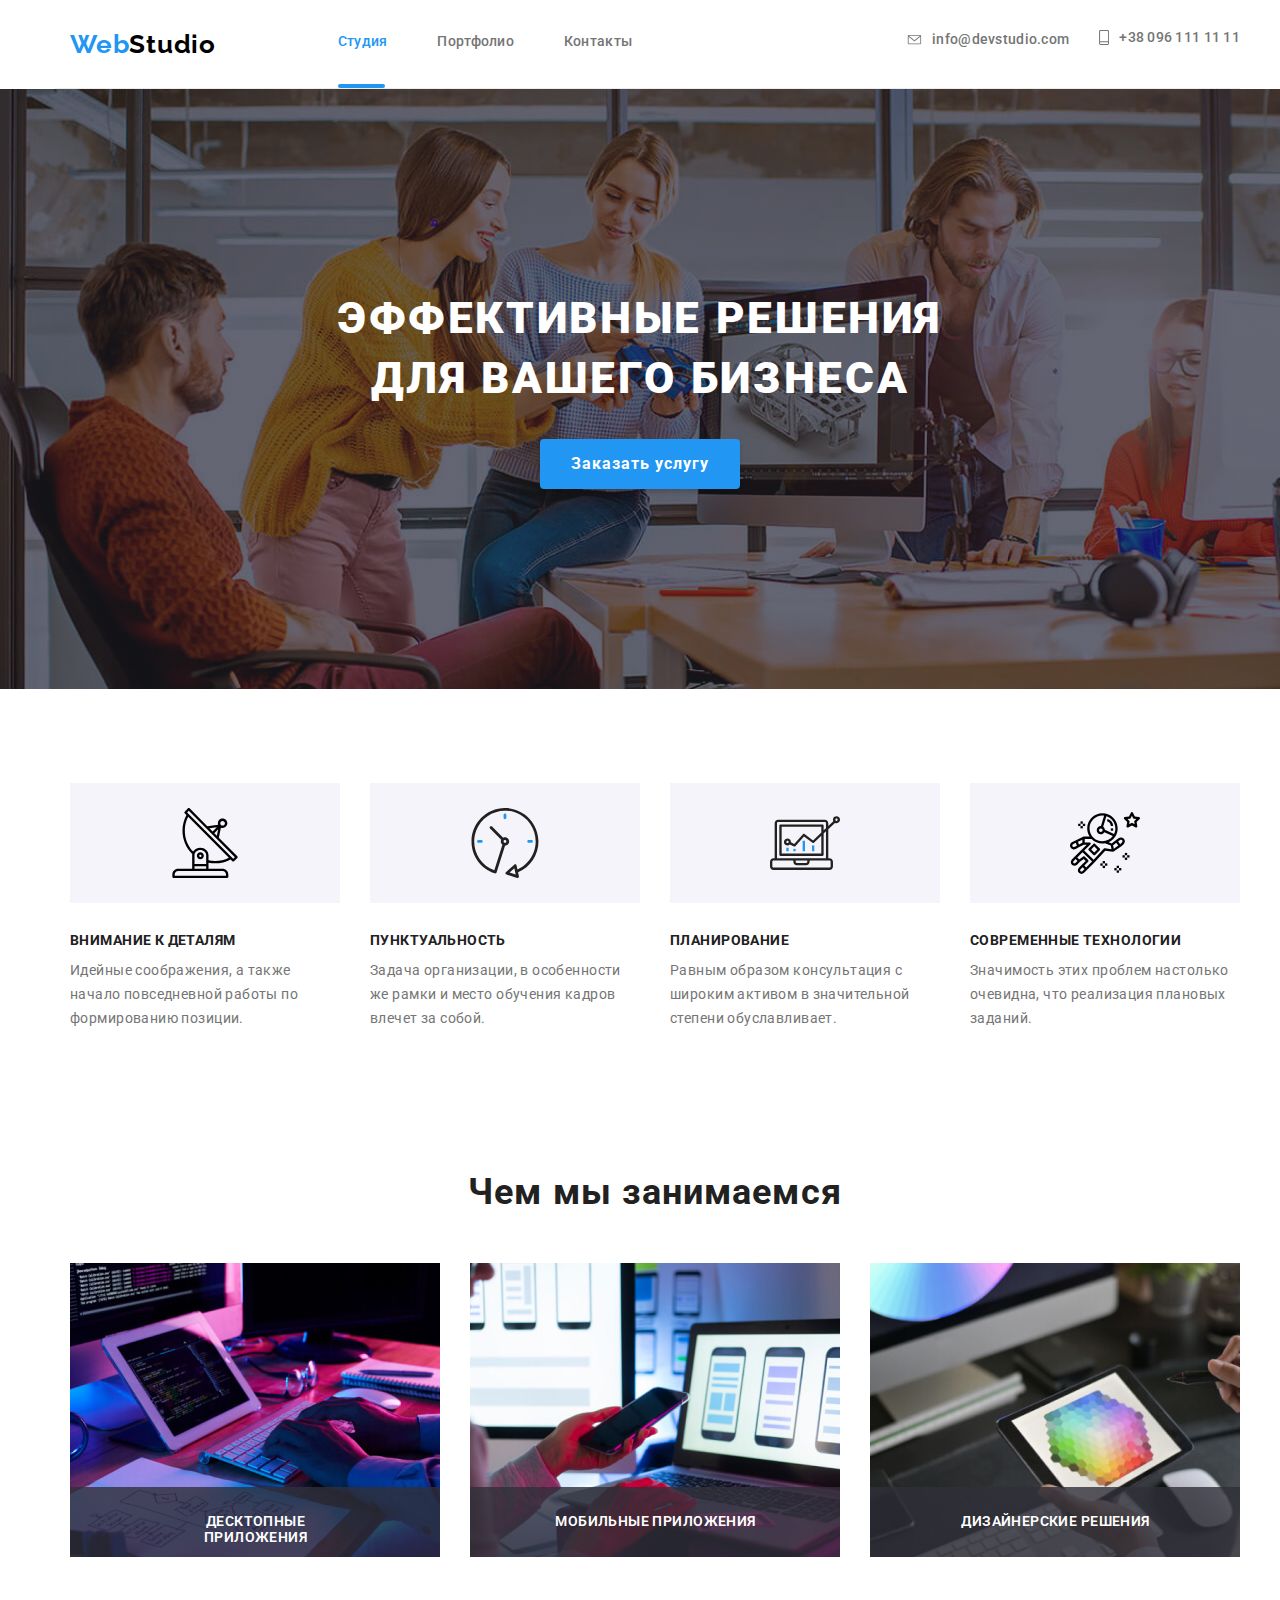
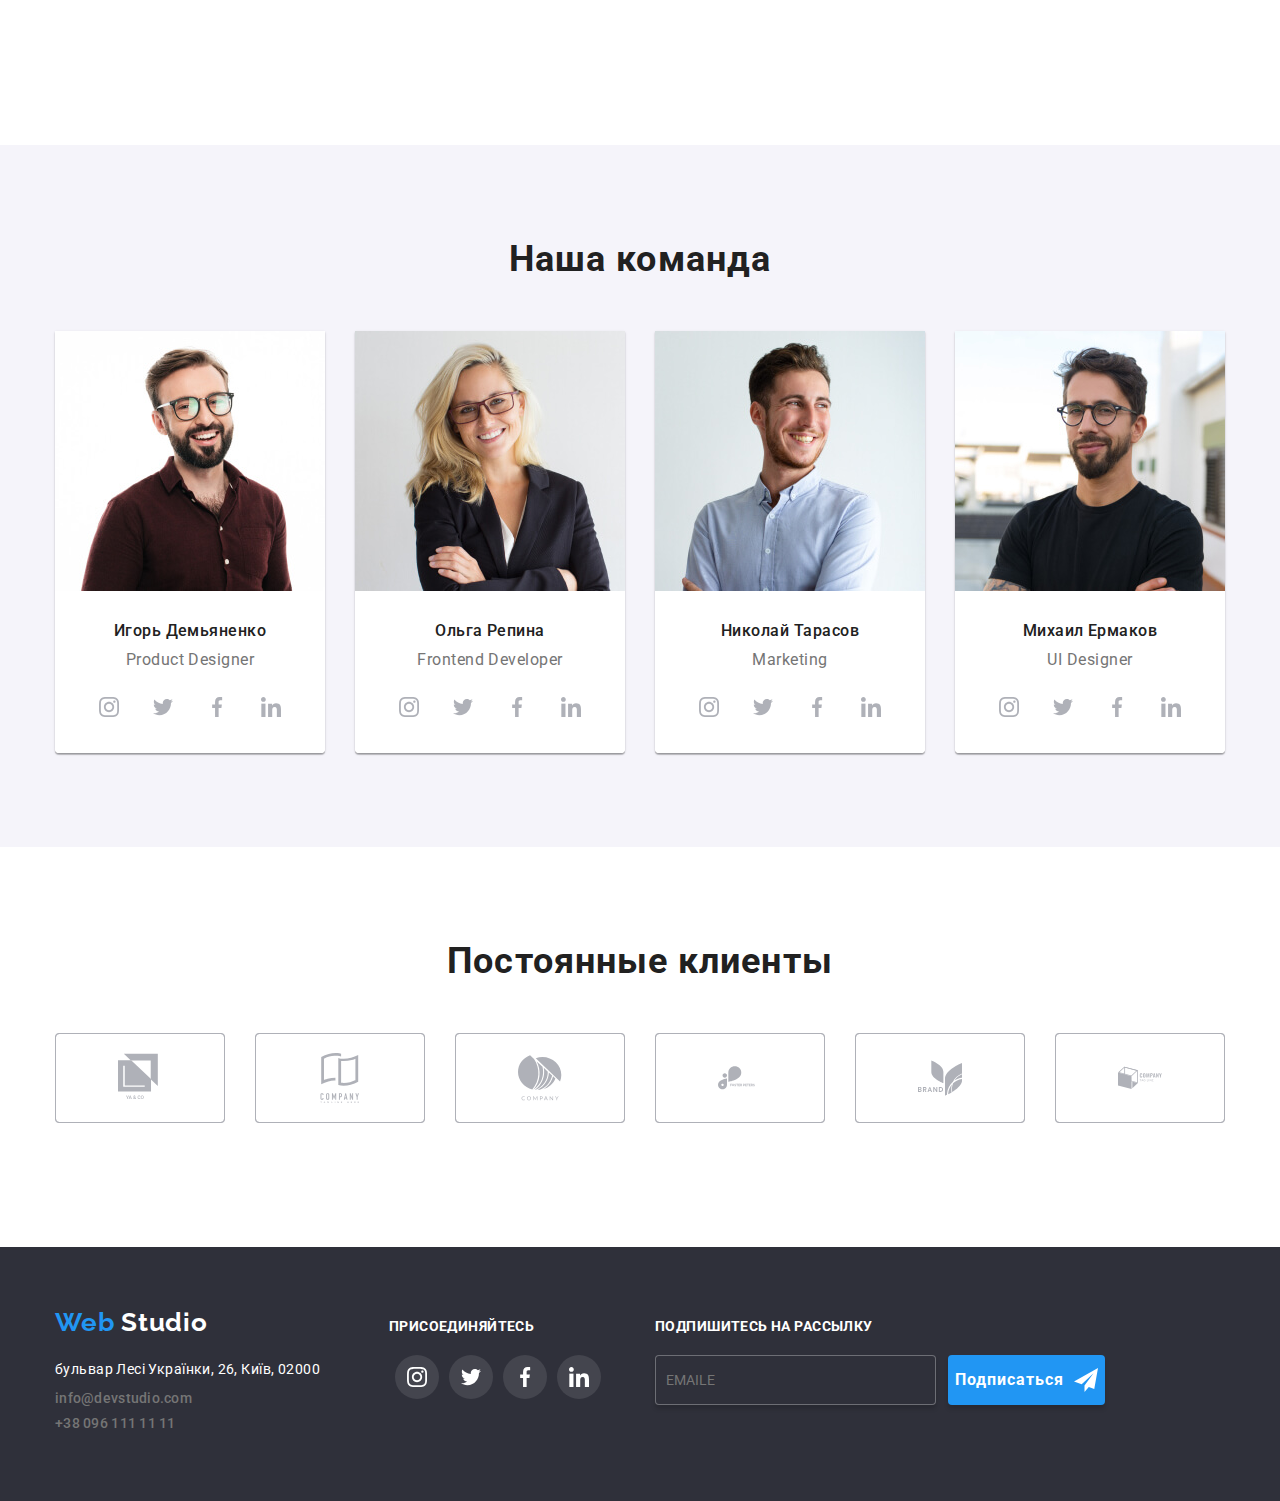
==== commit 8278b9b8: "Все готово, і благополучно зломана модалка для моб" ====
--- a/index.html
+++ b/index.html
@@ -546,7 +546,7 @@
             <span class="logo-web">Web</span> Studio</a
           >
           <address class="footer-address">
-            <ul class="list">
+            <ul class="list footer-list-adres">
               <li>
                 <a
                   class="footer-adres link"
--- a/CSS/maine.min.css
+++ b/CSS/maine.min.css
@@ -1,2 +1,2 @@
-/*! normalize.css v8.0.1 | MIT License | github.com/necolas/normalize.css */html{line-height:1.15;-webkit-text-size-adjust:100%}body{margin:0}main{display:block}h1{font-size:2em;margin:0.67em 0}hr{box-sizing:content-box;height:0;overflow:visible}pre{font-family:monospace, monospace;font-size:1em}a{background-color:transparent}abbr[title]{border-bottom:none;text-decoration:underline;text-decoration:underline dotted}b,strong{font-weight:bolder}code,kbd,samp{font-family:monospace, monospace;font-size:1em}small{font-size:80%}sub,sup{font-size:75%;line-height:0;position:relative;vertical-align:baseline}sub{bottom:-0.25em}sup{top:-0.5em}img{border-style:none}button,input,optgroup,select,textarea{font-family:inherit;font-size:100%;line-height:1.15;margin:0}button,input{overflow:visible}button,select{text-transform:none}button,[type="button"],[type="reset"],[type="submit"]{-webkit-appearance:button}button::-moz-focus-inner,[type="button"]::-moz-focus-inner,[type="reset"]::-moz-focus-inner,[type="submit"]::-moz-focus-inner{border-style:none;padding:0}button:-moz-focusring,[type="button"]:-moz-focusring,[type="reset"]:-moz-focusring,[type="submit"]:-moz-focusring{outline:1px dotted ButtonText}fieldset{padding:0.35em 0.75em 0.625em}legend{box-sizing:border-box;color:inherit;display:table;max-width:100%;padding:0;white-space:normal}progress{vertical-align:baseline}textarea{overflow:auto}[type="checkbox"],[type="radio"]{box-sizing:border-box;padding:0}[type="number"]::-webkit-inner-spin-button,[type="number"]::-webkit-outer-spin-button{height:auto}[type="search"]{-webkit-appearance:textfield;outline-offset:-2px}[type="search"]::-webkit-search-decoration{-webkit-appearance:none}::-webkit-file-upload-button{-webkit-appearance:button;font:inherit}details{display:block}summary{display:list-item}template{display:none}[hidden]{display:none}html{box-sizing:border-box}*{border:none}*,*::before,*::after{box-sizing:inherit}*:hover,*:focus{transition:all 250ms linear}body{background-color:#ffffff;font-family:"Roboto",sans-serif;font-size:14px;color:#212121}ul{margin:0px;padding:0px}li{border:none}h1,h2,h3,h4,h5,h6{margin:0px}p{margin:0px}img{display:block}img{border:none}input,textarea{border:1px solid rgba(33,33,33,0.2);padding:unset;box-sizing:border-box;border-radius:4px;cursor:pointer}textarea{padding:15px}input:focus,textarea:focus{outline-color:#2196F3}.link{display:block;text-decoration:none}.list{list-style:none}.logo{font-weight:700;font-size:26px;line-height:1.19;letter-spacing:0.03em;color:#000000;transition:all 250ms linear}.img{display:block}@media screen and (max-width: 767px){.container{max-width:480px;margin-right:auto;margin-left:auto;padding-right:15px;padding-left:15px}}@media screen and (min-width: 768px){.container{width:768px;margin-right:auto;margin-left:auto}}@media screen and (min-width: 1200px){.container{width:1200px;margin-right:auto;margin-left:auto;padding-right:15px;padding-left:15px}}@media screen and (max-width: 767px){.form{position:absolute;left:0;top:50px;display:flex;justify-content:center;align-items:center;width:100%;height:100%;background-color:rgba(0,0,0,0.2);z-index:100}.modal-form{position:relative;padding:40px;max-width:450px;height:581px;background:#FFFFFF;box-shadow:0px 1px 3px rgba(0,0,0,0.12),0px 1px 1px rgba(0,0,0,0.14),0px 2px 1px rgba(0,0,0,0.2);border-radius:4px;display:flex;flex-direction:column;align-items:center;animation-name:modal-form-animation}.form-title{font-family:Roboto;font-style:normal;font-weight:bold;font-size:20px;line-height:23px;text-align:center;letter-spacing:0.03em;color:#212121;margin-bottom:30px}.form-input{padding-left:41px}.modal-form-list{width:100%}.modal-form-list:not(:last-child){margin-bottom:28px}.modal-form-list:last-child{margin-bottom:20px}.modal-form-list input{height:40px}.modal-form-list textarea{height:120px}.form-label{position:absolute;top:12px;left:42px;transition:250ms linear}.modal-form-list{position:relative}.form-svg{position:absolute;top:12px;left:19px;fill:#212121;transition:250ms linear}.form-svg{transition:250ms cubic-bezier(0.4, 0, 0.2, 1)}.label-comment{position:absolute;top:12px;left:16px;transition:250ms linear}.form-label{position:absolute;top:12px;left:42px;transition:250ms linear}.input-modal{width:100%;margin-right:auto;margin-left:auto}.form-accept{display:flex;align-items:center;display:flex;text-align:center;justify-content:center;margin-bottom:20px}.form-mark{margin-right:8px}.form-mark-text{font-family:Roboto;font-style:normal;font-weight:normal;font-size:12px;line-height:1.667;letter-spacing:0.03em;color:#757575}.btn-form{padding:10px 55px;background:#2196F3;box-shadow:0px 4px 4px rgba(0,0,0,0.15);border-radius:4px;font-family:Roboto;font-style:normal;font-weight:bold;font-size:16px;line-height:30px;display:flex;align-items:center;text-align:center;letter-spacing:0.06em;margin-right:auto;margin-left:auto;color:#FFFFFF;cursor:pointer}.btn-close{display:flex;position:absolute;height:30px;width:30px;top:14px;right:14px;border-color:#000000;background:#FFFFFF;border:1px solid rgba(0,0,0,0.1);box-sizing:border-box;border-radius:50px;justify-content:center;align-items:center;cursor:pointer;transition:250ms cubic-bezier(0.4, 0, 0.2, 1)}.btn-close:hover .close-svg,.btn-close:focus .close-svg{fill:#2196F3;transition:250ms linear}.close-svg{background-size:contain}.modal-form-list:hover .form-svg{fill:#2196F3;box-sizing:12px}.modal-form-list:hover input,.modal-form-list:hover textarea{border-color:#2196F3}.textarea-comment{padding:15px}.modal-form-list:hover label{color:#2196F3;top:-20px;left:16px}.form-input:focus+.form-label,.textarea-comment:focus+.label-comment,.form-input:not(:placeholder-shown)+.form-label,.textarea-comment:not(:placeholder-shown)+.label-comment{color:#2196F3;top:-20px;left:16px;box-sizing:12px}.form-input:focus ~ .form-svg{fill:#2196F3}.is-hidden{top:200px;visibility:hidden;opacity:0;pointer-events:none;transition:250ms cubic-bezier(0.4, 0, 0.2, 1)}}@media screen and (min-width: 768px){.form{position:absolute;top:0;display:flex;justify-content:center;align-items:center;width:100%;height:100%;background-color:rgba(0,0,0,0.2);z-index:100}.modal-form{position:relative;padding:40px;width:528px;height:581px;background:#FFFFFF;box-shadow:0px 1px 3px rgba(0,0,0,0.12),0px 1px 1px rgba(0,0,0,0.14),0px 2px 1px rgba(0,0,0,0.2);border-radius:4px;display:flex;flex-direction:column;align-items:center;animation-name:modal-form-animation}.form-title{font-family:Roboto;font-style:normal;font-weight:bold;font-size:20px;line-height:23px;text-align:center;letter-spacing:0.03em;color:#212121;margin-bottom:30px}.form-input{padding-left:41px}.modal-form-list{width:448px}.modal-form-list:not(:last-child){margin-bottom:28px}.modal-form-list:last-child{margin-bottom:20px}.modal-form-list input{height:40px}.modal-form-list textarea{height:120px}.form-label{position:absolute;top:12px;left:42px;transition:250ms linear}.modal-form-list{position:relative}.form-svg{position:absolute;top:12px;left:19px;fill:#212121;transition:250ms linear}.form-svg{transition:250ms cubic-bezier(0.4, 0, 0.2, 1)}.label-comment{position:absolute;top:12px;left:16px;transition:250ms linear}.form-label{position:absolute;top:12px;left:42px;transition:250ms linear}.input-modal{width:100%;margin-right:auto;margin-left:auto}.form-accept{display:flex;align-items:center;display:flex;text-align:center;justify-content:center;margin-bottom:20px}.form-mark{margin-right:8px}.form-mark-text{font-family:Roboto;font-style:normal;font-weight:normal;font-size:14px;line-height:1.71;letter-spacing:0.03em;color:#757575}.btn-form{padding:10px 55px;background:#2196F3;box-shadow:0px 4px 4px rgba(0,0,0,0.15);border-radius:4px;font-family:Roboto;font-style:normal;font-weight:bold;font-size:16px;line-height:30px;display:flex;align-items:center;text-align:center;letter-spacing:0.06em;margin-right:auto;margin-left:auto;color:#FFFFFF;cursor:pointer}.btn-close{display:flex;position:absolute;height:30px;width:30px;top:14px;right:14px;border-color:#000000;background:#FFFFFF;border:1px solid rgba(0,0,0,0.1);box-sizing:border-box;border-radius:50px;justify-content:center;align-items:center;cursor:pointer;transition:250ms cubic-bezier(0.4, 0, 0.2, 1)}.btn-close:hover .close-svg,.btn-close:focus .close-svg{fill:#2196F3;transition:250ms linear}.close-svg{background-size:contain}.modal-form-list:hover .form-svg{fill:#2196F3;box-sizing:12px}.modal-form-list:hover input,.modal-form-list:hover textarea{border-color:#2196F3}.textarea-comment{padding:15px}.modal-form-list:hover label{color:#2196F3;top:-20px;left:16px}.form-input:focus+.form-label,.textarea-comment:focus+.label-comment,.form-input:not(:placeholder-shown)+.form-label,.textarea-comment:not(:placeholder-shown)+.label-comment{color:#2196F3;top:-20px;left:16px;box-sizing:12px}.form-input:focus ~ .form-svg{fill:#2196F3}.is-hidden{top:200px;visibility:hidden;opacity:0;pointer-events:none;transition:250ms cubic-bezier(0.4, 0, 0.2, 1)}}@media screen and (min-width: 1200px){.form{position:fixed;left:0;top:0;display:flex;justify-content:center;align-items:center;width:100%;height:100%;background-color:rgba(0,0,0,0.2);z-index:100}.modal-form{position:relative;padding:40px;width:528px;height:581px;background:#FFFFFF;box-shadow:0px 1px 3px rgba(0,0,0,0.12),0px 1px 1px rgba(0,0,0,0.14),0px 2px 1px rgba(0,0,0,0.2);border-radius:4px;display:flex;flex-direction:column;align-items:center;animation-name:modal-form-animation}.form-title{font-family:Roboto;font-style:normal;font-weight:bold;font-size:20px;line-height:23px;text-align:center;letter-spacing:0.03em;color:#212121;margin-bottom:30px}.form-input{padding-left:41px}.modal-form-list{width:448px}.modal-form-list:not(:last-child){margin-bottom:28px}.modal-form-list:last-child{margin-bottom:20px}.modal-form-list input{height:40px}.modal-form-list textarea{height:120px}.form-label{position:absolute;top:12px;left:42px;transition:250ms linear}.modal-form-list{position:relative}.form-svg{position:absolute;top:12px;left:19px;fill:#212121;transition:250ms linear}.form-svg{transition:250ms cubic-bezier(0.4, 0, 0.2, 1)}.label-comment{position:absolute;top:12px;left:16px;transition:250ms linear}.form-label{position:absolute;top:12px;left:42px;transition:250ms linear}.input-modal{width:100%;margin-right:auto;margin-left:auto}.form-accept{display:flex;align-items:center;display:flex;text-align:center;justify-content:center;margin-bottom:20px}.form-mark{margin-right:8px}.form-mark-text{font-family:Roboto;font-style:normal;font-weight:normal;font-size:14px;line-height:1.71;letter-spacing:0.03em;color:#757575}.btn-form{padding:10px 55px;background:#2196F3;box-shadow:0px 4px 4px rgba(0,0,0,0.15);border-radius:4px;font-family:Roboto;font-style:normal;font-weight:bold;font-size:16px;line-height:30px;display:flex;align-items:center;text-align:center;letter-spacing:0.06em;margin-right:auto;margin-left:auto;color:#FFFFFF;cursor:pointer}.btn-close{display:flex;position:absolute;height:30px;width:30px;top:14px;right:14px;border-color:#000000;background:#FFFFFF;border:1px solid rgba(0,0,0,0.1);box-sizing:border-box;border-radius:50px;justify-content:center;align-items:center;cursor:pointer;transition:250ms cubic-bezier(0.4, 0, 0.2, 1)}.btn-close:hover .close-svg,.btn-close:focus .close-svg{fill:#2196F3;transition:250ms linear}.close-svg{background-size:contain}.modal-form-list:hover .form-svg{fill:#2196F3;box-sizing:12px}.modal-form-list:hover input,.modal-form-list:hover textarea{border-color:#2196F3}.textarea-comment{padding:15px}.modal-form-list:hover label{color:#2196F3;top:-20px;left:16px}.form-input:focus+.form-label,.textarea-comment:focus+.label-comment,.form-input:not(:placeholder-shown)+.form-label,.textarea-comment:not(:placeholder-shown)+.label-comment{color:#2196F3;top:-20px;left:16px;box-sizing:12px}.form-input:focus ~ .form-svg{fill:#2196F3}.is-hidden{top:200px;visibility:hidden;opacity:0;pointer-events:none;transition:250ms cubic-bezier(0.4, 0, 0.2, 1)}}@media screen and (max-width: 767px){.header-navigation{position:relative;max-width:480px;height:60px;margin-left:auto;margin-right:auto;padding-top:0px;padding-bottom:0px;padding-left:15px;padding-right:15px;border-bottom:1px solid #ececec;align-items:center;justify-content:space-between;display:flex}.menu-btn.is-open .icon-close{display:block}.menu-btn.is-open .icon-burger{display:none}.menu-btn .icon-close{display:none}.menu-wrapper{position:absolute;display:flex;flex-direction:column;z-index:99;top:60px;right:0;width:100%;padding-top:118px;background-color:#fff;padding-top:120px;padding-bottom:60px;opacity:0;animation-duration:1000ms;display:none}.menu-wrapper.is-open{display:block;opacity:1;animation-name:linear}.logo-container{z-index:100}.header-logo{font-family:"Raleway",sans-serif;margin-left:auto;margin-right:auto;margin-top:auto;font-weight:700;font-size:26px;line-height:1.19;letter-spacing:0.03em;color:#000000}.header-logo:hover,.header-logo:focus{color:#2196f3}.logo-web{color:#2196f3}.menu-btn{position:relative;z-index:100;height:40px;background-clip:transparent;border:none;padding:0}.menu-btn.is-open .icon-close{display:block}.menu-btn.is-open.icon-burger{display:none}.navigation-list-link,.address-tel,.address-emaile{display:flex;font-weight:500;font-size:14px;font-style:normal;line-height:1.14;letter-spacing:0.02em;color:#757575}.navigation-list-item:not(:last-child){margin-bottom:40px}.address-tel,.address-emaile{display:flex;align-items:center;fill:#757575}.address-emaile:hover,.address-emaile:focus{color:#2196f3}.address-emaile:hover svg,.address-emaile:focus svg{fill:#2196f3}.address-tel:hover,.address-tel:focus{color:#2196f3}.address-tel:hover svg,.address-tel:focus svg{fill:#2196f3}.active{color:#2196f3}.navigation-line-studio::after{display:block;background-color:#2196f3;width:100%;height:4px;content:"";border-radius:2px;bottom:0;transition:all 250ms linear}.navigation-list-link{padding-bottom:8px}.navigation-list-link:hover,.navigation-list-link:focus{color:#2196f3}.navigation{display:flex;flex-direction:column;margin-bottom:60px}.navigation-list,.address-util,.address-list{display:flex;flex-direction:column;align-items:center;text-align:center;justify-content:center;margin:0;font-size:18px;line-height:1.167}.address-item{display:flex;align-items:center}.address-item svg{margin-right:10px}.address-item:not(:last-child){margin-bottom:16px}}@media screen and (min-width: 768px){.menu-wrapper{display:flex;justify-content:center;align-items:center}.header-logo{font-family:"Raleway",sans-serif;display:flex;font-weight:700;font-size:24px;line-height:1.167;letter-spacing:0.03em;color:#000000;margin-right:75px}.header-logo:hover,.header-logo:focus{color:#2196f3}.header-navigation{width:768px;padding-left:15px;padding-right:15px;margin-left:auto;margin-right:auto;border-bottom:1px solid #ececec;align-items:center;justify-content:space-between;display:flex}.logo-web{color:#2196f3}.menu-btn{display:none}.navigation-list-link,.address-tel,.address-emaile{font-weight:500;font-size:14px;font-style:normal;line-height:1.14;letter-spacing:0.02em;color:#757575}.address-tel,.address-emaile{display:flex;align-items:center;fill:#757575}.address-emaile:hover,.address-emaile:focus{color:#2196f3}.address-emaile:hover svg,.address-emaile:focus svg{fill:#2196f3}.address-emaile:hover .address-emaile-svg,.address-emaile:focus .address-emaile-svg{fill:#2196f3}.address-tel:hover,.address-tel:focus{color:#2196f3}.address-tel:hover svg,.address-tel:focus svg{fill:#2196f3}.address-tel:hover .address-tel-svg,.address-tel:focus .address-tel-svg{fill:#2196f3}.active{color:#2196f3}.navigation-line-studio::after{display:block;background-color:#2196f3;width:47px;height:4px;content:"";border-radius:2px;transition:all 250ms linear}.navigation-list-link{padding-top:34px;padding-bottom:34px}.navigation-list-link:hover,.navigation-list-link:focus{color:#2196f3}.navigation{display:flex;align-items:baseline;margin-right:75px}.navigation-list,.address-util,.address-list{display:flex;align-items:baseline;justify-content:center}.address-list{display:flex;flex-direction:column}.address-item:not(:last-child){margin-bottom:10px}.navigation-list-item:not(:last-child){margin-right:50px}.address-item{display:flex;align-items:center}.address-item svg{margin-right:10px}}@media screen and (min-width: 1200px){.menu-wrapper{display:flex}.header-logo{font-family:"Raleway",sans-serif;font-weight:700;font-size:26px;line-height:1.19;letter-spacing:0.03em;color:#000000;margin-right:85px}.header-logo:hover,.header-logo:focus{color:#2196f3}.header-navigation{width:1200px;padding-left:15px;padding-right:15px;margin-left:auto;margin-right:auto;border-bottom:1px solid #ececec;align-items:center;justify-content:space-between;display:flex}.logo-web{color:#2196f3}.navigation-list-link,.address-tel,.address-emaile{font-weight:500;font-size:14px;font-style:normal;line-height:1.14;letter-spacing:0.02em;color:#757575}.address-tel,.address-emaile{display:flex;align-items:center;fill:#757575}.address-emaile:hover,.address-emaile:focus{color:#2196f3}.address-emaile:hover svg,.address-emaile:focus svg{fill:#2196f3}.address-emaile:hover .address-emaile-svg,.address-emaile:focus .address-emaile-svg{fill:#2196f3}.address-tel:hover,.address-tel:focus{color:#2196f3}.address-tel:hover svg,.address-tel:focus svg{fill:#2196f3}.address-tel:hover .address-tel-svg,.address-tel:focus .address-tel-svg{fill:#2196f3}.active{color:#2196f3}.navigation-line-studio::after{display:block;background-color:#2196f3;width:47px;height:4px;content:"";border-radius:2px;transition:all 250ms linear}.navigation-list-link{padding-top:34px;padding-bottom:34px}.navigation-list-link:hover,.navigation-list-link:focus{color:#2196f3}.navigation{display:flex;align-items:baseline}.navigation-list,.address-util,.address-list{display:flex;align-items:center}.navigation-list-item:not(:last-child){margin-right:50px}.address-item{display:flex;align-items:center}.address-item svg{margin-right:10px}.address-item:not(:last-child){margin-right:30px}}@media screen and (max-width: 767px){.decorative-img{background-image:linear-gradient(to bottom, rgba(47,48,58,0.4), rgba(47,48,58,0.4)),url(../imeges/Header-img/header-mob.jpg);max-width:480px;height:400px;background-repeat:no-repeat;margin-right:auto;margin-left:auto;background-size:cover}}@media screen and (max-width: 767px) and (min-device-pixel-ratio: 2), screen and (max-width: 767px) and (min-resolution: 192dpi), screen and (max-width: 767px) and (min-resolution: 2dppx), screen and (max-width: 767px) and (min-width: 320px){.decorative-img{background-image:linear-gradient(to bottom, rgba(47,48,58,0.4), rgba(47,48,58,0.4)),url(../imeges/Header-img/header-mob@2x.jpg)}}@media screen and (max-width: 767px){.container-h1{flex-grow:1;display:block;align-items:center;max-width:480px;width:100%;padding-left:15px;padding-right:15px;padding-top:118px;margin-left:auto;margin-right:auto}.container-h1 .maine-taitle{margin-bottom:30px;font-weight:900;font-size:26px;line-height:1.615;text-align:center;letter-spacing:0.06em;text-transform:uppercase;color:#fff}.container-h1 .button{margin-left:auto;margin-right:auto;margin:auto;display:flex;width:200px;height:50px;align-items:center;padding-top:0px;padding-bottom:00px;background:#2196f3;box-shadow:0px 4px 4px rgba(0,0,0,0.15);border-radius:4px;cursor:pointer;border:none;transition:all 250ms linear}.container-h1 .button:hover,.container-h1 .button:focus{background-color:#7ec0f7}.h1-slaider{background:rgba(47,48,58,0.8)}.text-button{font-weight:700;font-size:16px;line-height:1.88;letter-spacing:0.06em;display:flex;align-items:center;text-align:center;color:#fff;margin-left:auto;margin-right:auto}}@media screen and (min-width: 768px){.decorative-img{background-image:linear-gradient(to bottom, rgba(47,48,58,0.4), rgba(47,48,58,0.4)),url(../imeges/Header-img/header-tab.jpg);max-width:768px;height:600px;background-repeat:no-repeat;margin-right:auto;margin-left:auto}}@media screen and (min-width: 768px) and (min-device-pixel-ratio: 2), screen and (min-width: 768px) and (min-resolution: 192dpi), screen and (min-width: 768px) and (min-resolution: 2dppx), screen and (min-width: 768px) and (min-width: 768px){.decorative-img{background-image:linear-gradient(to bottom, rgba(47,48,58,0.4), rgba(47,48,58,0.4)),url(../imeges/Header-img/header-tab@2x.jpg)}}@media screen and (min-width: 768px){.container-h1{flex-grow:1;display:block;align-items:center;width:768px;padding-left:15px;padding-right:15px;padding-top:200px;padding-bottom:200px;margin-left:auto;margin-right:auto}.container-h1 .maine-taitle{margin-bottom:30px;font-weight:900;font-size:44px;line-height:1.36;text-align:center;letter-spacing:0.06em;text-transform:uppercase;color:#fff}.container-h1 .button{margin-left:auto;margin-right:auto;margin:auto;display:flex;width:200px;height:50px;padding-top:0px;padding-bottom:00px;background:#2196f3;box-shadow:0px 4px 4px rgba(0,0,0,0.15);border-radius:4px;cursor:pointer;border:none;transition:all 250ms linear}.container-h1 .button:hover,.container-h1 .button:focus{background-color:#7ec0f7}.h1-slaider{background:rgba(47,48,58,0.8)}.text-button{font-weight:700;font-size:16px;line-height:1.88;letter-spacing:0.06em;display:flex;align-items:center;text-align:center;color:#fff;margin-left:auto;margin-right:auto;padding-top:10px;padding-bottom:10px}}@media screen and (min-width: 1200px){.decorative-img{background-image:linear-gradient(to bottom, rgba(47,48,58,0.4), rgba(47,48,58,0.4)),url(../imeges/Header-img/header-pc.jpg);max-width:1600px;height:600px;background-repeat:no-repeat;margin-right:auto;margin-left:auto}}@media screen and (min-width: 1200px) and (min-device-pixel-ratio: 2), screen and (min-width: 1200px) and (min-resolution: 192dpi), screen and (min-width: 1200px) and (min-resolution: 2dppx){.decorative-img{background-image:linear-gradient(to bottom, rgba(47,48,58,0.4), rgba(47,48,58,0.4)),url(../imeges/Header-img/header-pc@2x.jpg)}}@media screen and (min-width: 1200px){.container-h1{flex-grow:1;display:block;align-items:center;width:1200px;padding-left:15px;padding-right:15px;padding-top:200px;padding-bottom:200px;margin-left:auto;margin-right:auto}.container-h1 .maine-taitle{margin-bottom:30px;font-weight:900;font-size:44px;line-height:1.36;text-align:center;letter-spacing:0.06em;text-transform:uppercase;color:#fff}.container-h1 .button{margin-left:auto;margin-right:auto;margin:auto;display:flex;width:200px;height:50px;padding-top:0px;padding-bottom:00px;background:#2196f3;box-shadow:0px 4px 4px rgba(0,0,0,0.15);border-radius:4px;cursor:pointer;border:none;transition:all 250ms linear}.container-h1 .button:hover,.container-h1 .button:focus{background-color:#7ec0f7}.h1-slaider{background:rgba(47,48,58,0.8)}.text-button{font-weight:700;font-size:16px;line-height:1.88;letter-spacing:0.06em;display:flex;align-items:center;text-align:center;color:#fff;margin-left:auto;margin-right:auto;padding-top:10px;padding-bottom:10px}}@media screen and (max-width: 767px){.satandards-items{font-weight:700;font-size:14px;line-height:1.14;letter-spacing:0.03em;text-transform:uppercase;margin-left:auto;margin-right:auto;margin-top:30px;margin-bottom:10px;text-align:center;color:--title-light-theme-color}.second-title{font-weight:700;font-size:28px;line-height:1.178;text-align:center;letter-spacing:0.03em;margin-bottom:50px;color:#212121}.standards-br-svg{display:inline-block;height:120px;max-width:100%;margin-bottom:30px;background-color:#f5f4fa}.standards-br-svg{display:flex;align-items:center;justify-content:center}.standards-list-item:not(:last-child){margin-bottom:30px}.standards{max-width:480px;padding-top:60px;padding-bottom:60px;width:100%;padding-left:15px;padding-right:15px;margin-left:auto;margin-right:auto}.text{font-weight:400;font-size:14px;line-height:1.71;letter-spacing:0.03em;color:#757575;max-width:480px}.list-standards{display:flex;flex-direction:column}.standards-img{width:100%;height:120px;background:#f5f4fa;border-radius:4px;padding:25px 100px;margin-bottom:30px}}@media screen and (mim-width: 768px){.satandards-items{font-weight:700;font-size:14px;line-height:1.14;letter-spacing:0.03em;text-transform:uppercase;margin-left:auto;margin-right:auto;margin-bottom:10px;color:--title-light-theme-color}.second-title{font-weight:700;font-size:36px;line-height:1.16;text-align:center;letter-spacing:0.03em;margin-bottom:50px;color:#212121}.standards-br-svg{display:inline-block;height:120px;width:270px;margin-bottom:30px;background-color:#f5f4fa}.standards-br-svg{display:flex;align-items:center;justify-content:center}.standards{padding-top:94px;padding-bottom:47px;width:1200px;padding-left:15px;padding-right:15px;margin-left:auto;margin-right:auto}.text{font-weight:400;font-size:14px;line-height:1.71;letter-spacing:0.03em;color:#757575;width:270px}.list-standards{display:flex}.standards-list-item:not(:last-child){margin-right:30px}.standards-img{width:270px;height:120px;left:215px;top:774px;background:#f5f4fa;border-radius:4px;padding:25px 100px;margin-bottom:30px}}@media screen and (min-width: 768px){.satandards-items{font-weight:700;font-size:14px;line-height:1.14;letter-spacing:0.03em;text-transform:uppercase;margin-left:auto;margin-right:auto;margin-bottom:10px;color:--title-light-theme-color}.second-title{font-weight:700;font-size:36px;line-height:1.16;text-align:center;letter-spacing:0.03em;margin-bottom:50px;color:#212121}.standards-br-svg{display:inline-block;height:120px;width:270px;margin-bottom:30px;background-color:#f5f4fa}.standards-br-svg{display:flex;align-items:center;justify-content:center}.standards{padding-top:94px;padding-bottom:47px;width:768px;padding-left:15px;padding-right:15px;margin-left:auto;margin-right:auto}.text{font-weight:400;font-size:14px;line-height:1.71;letter-spacing:0.03em;color:#757575;width:270px}.list-standards{display:flex;flex-wrap:wrap;justify-content:center}.standards-list-item{margin-bottom:30px}.standards-list-item:nth-last-child(-n+2){margin-bottom:0px}.standards-list-item:nth-last-child(2n-1){margin-right:30px}.standards-img{width:354px;height:120px;background:#f5f4fa;border-radius:4px;padding:25px 100px;margin-bottom:30px}}@media screen and (min-width: 1200px){.satandards-items{font-weight:700;font-size:14px;line-height:1.14;letter-spacing:0.03em;text-transform:uppercase;margin-left:auto;margin-right:auto;margin-bottom:10px;color:--title-light-theme-color}.second-title{font-weight:700;font-size:36px;line-height:1.16;text-align:center;letter-spacing:0.03em;margin-bottom:50px;color:#212121}.standards-br-svg{display:inline-block;height:120px;width:270px;margin-bottom:30px;background-color:#f5f4fa}.standards-br-svg{display:flex;align-items:center;justify-content:center}.standards{padding-top:94px;padding-bottom:47px;width:1200px;padding-left:15px;padding-right:15px;margin-left:auto;margin-right:auto}.text{font-weight:400;font-size:14px;line-height:1.71;letter-spacing:0.03em;color:#757575;width:270px}.list-standards{display:flex}.standards-list-item:not(:last-child){margin-right:30px}.standards-img{width:270px;height:120px;left:215px;top:774px;background:#f5f4fa;border-radius:4px;padding:25px 100px;margin-bottom:30px}}@media screen and (max-width: 767px){.projects{display:none}}@media screen and (min-width: 768px){.projects{display:none}}@media screen and (min-width: 1200px){.projects-satandards-items{padding-top:27px;padding-bottom:27px;background:rgba(47,48,58,0.8);text-align:center;text-transform:uppercase;color:#fff}.studio-effect-text-div{position:relative;overflow:hidden}.studio-effect-text{position:absolute;bottom:0%;left:0%;width:370px;height:70px;padding-top:27px;padding-bottom:27px;padding-left:83px;padding-right:82px;font-family:Roboto;font-style:normal;font-weight:600;font-size:14px;line-height:1.14;text-align:center;letter-spacing:0.03em;text-transform:uppercase;color:#fff;opacity:1;transition:all 250ms linear}.projects{display:block;width:1200px;padding-top:47px;padding-bottom:94px;padding-left:15px;padding-right:15px;margin-left:auto;margin-right:auto}.projects .list{display:flex}.list-img:not(:last-child){margin-right:30px}}@media screen and (max-width: 767px){.manager-name{font-weight:500;font-size:16px;line-height:1.19;text-align:center;letter-spacing:0.03em;color:#212121;margin-bottom:10px}.profesion{font-weight:normal;font-size:16px;line-height:1.19;text-align:center;letter-spacing:0.03em;color:#757575}.solcial-link-item{display:block;width:44px;height:44px;padding:12px;border-radius:50%;cursor:pointer;transition:all 250ms linear}.solcial-link-item:hover,.solcial-link-item:focus{background-color:#2196f3}.solcial-link-item:hover .solcial-icon-svg,.solcial-link-item:focus{fill:#fff}.solcial-link-item:focus .solcial-icon-svg{fill:#fff}.solcial-icon-svg{fill:#afb1b8}.our-team-section{background:#f5f4fa}.our-team-section .our-team{max-width:480px;padding-top:94px;padding-bottom:94px;padding-right:15px;padding-left:15px;margin-right:auto;margin-left:auto}.our-team-list-item{background:#ffffff;box-shadow:0px 2px 1px rgba(0,0,0,0.2),0px 1px 1px rgba(0,0,0,0.14),0px 1px 3px rgba(0,0,0,0.12);border-radius:0px 0px 4px 4px}.our-team-list-item:not(:last-child){margin-bottom:30px}.our-team-list-item img{margin-bottom:0px}.our-team-list-container{background-color:#ffffff;border-radius:0px 0px 4px 4px;padding-top:30px;padding-bottom:24px}.social-list{display:flex;justify-content:center;margin-top:16px}.social-list-item:not(:last-child){margin-right:10px}}@media screen and (min-width: 768px){.manager-name{font-weight:500;font-size:16px;line-height:1.19;text-align:center;letter-spacing:0.03em;color:#212121;margin-bottom:10px}.profesion{font-weight:normal;font-size:16px;line-height:1.19;text-align:center;letter-spacing:0.03em;color:#757575}.solcial-link-item{display:block;width:44px;height:44px;padding:12px;border-radius:50%;cursor:pointer;transition:all 250ms linear}.solcial-link-item:hover,.solcial-link-item:focus{background-color:#2196f3}.solcial-link-item:hover .solcial-icon-svg,.solcial-link-item:focus{fill:#fff}.solcial-link-item:focus .solcial-icon-svg{fill:#fff}.solcial-icon-svg{fill:#afb1b8}.our-team-section{background:#f5f4fa}.our-team-section .our-team{width:768px;padding-top:94px;padding-bottom:94px;padding-right:15px;padding-left:15px;margin-right:auto;margin-left:auto}.our-team-section .our-team-list{display:flex;flex-wrap:wrap;justify-content:center}.our-team-list-item{width:354px;background:#ffffff;box-shadow:0px 2px 1px rgba(0,0,0,0.2),0px 1px 1px rgba(0,0,0,0.14),0px 1px 3px rgba(0,0,0,0.12);border-radius:0px 0px 4px 4px;margin-bottom:30px}.our-team-list-item:nth-last-child(2n-1){margin-right:30px}.our-team-list-item:nth-last-child(-n+2){margin-bottom:0px}.our-team-list-item img{margin-bottom:0px}.our-team-list-container{background-color:#ffffff;border-radius:0px 0px 4px 4px;padding-top:30px;padding-bottom:24px}.social-list{display:flex;align-items:center;justify-content:center;margin-top:16px}.social-list-item:not(:last-child){margin-right:10px}}@media screen and (min-width: 1200px){.manager-name{font-weight:500;font-size:16px;line-height:1.19;text-align:center;letter-spacing:0.03em;color:#212121;margin-bottom:10px}.profesion{font-weight:normal;font-size:16px;line-height:1.19;text-align:center;letter-spacing:0.03em;color:#757575}.solcial-link-item{display:block;width:44px;height:44px;padding:12px;border-radius:50%;cursor:pointer;transition:all 250ms linear}.solcial-link-item:hover,.solcial-link-item:focus{background-color:#2196f3}.solcial-link-item:hover .solcial-icon-svg,.solcial-link-item:focus{fill:#fff}.solcial-link-item:focus .solcial-icon-svg{fill:#fff}.solcial-icon-svg{fill:#afb1b8}.our-team-section{background:#f5f4fa}.our-team-section .our-team{width:1200px;padding-top:94px;padding-bottom:94px;padding-right:15px;padding-left:15px;margin-right:auto;margin-left:auto}.our-team-section .our-team-list{display:flex}.our-team-list-item{width:270px;background:#ffffff;box-shadow:0px 2px 1px rgba(0,0,0,0.2),0px 1px 1px rgba(0,0,0,0.14),0px 1px 3px rgba(0,0,0,0.12);border-radius:0px 0px 4px 4px}.our-team-list-item:not(:last-child){margin-right:30px}.our-team-list-item img{margin-bottom:0px}.our-team-list-container{background-color:#ffffff;border-radius:0px 0px 4px 4px;padding-top:30px;padding-bottom:24px}.social-list{display:flex;margin-top:16px;margin-right:32px;margin-left:32px}.social-list-item:not(:last-child){margin-right:10px}}@media screen and (max-width: 767px){.regular-customers{max-width:480px;padding-top:94px;padding-bottom:94px;padding-left:15px;padding-right:15px;margin-left:auto;margin-right:auto}.regular-customers svg{fill:#afb1b8;transition:all 250ms linear}.regular-customers-list-item{display:flex;flex-wrap:wrap;justify-content:center}.regular-customers-list-item li{width:calc((100% - 60px) / 2);height:90px;border:1px solid #afb1b8;border-radius:4px;align-items:center;justify-content:center;margin-bottom:30px}.regular-customers-list-item li:nth-last-child(-n+2){margin-bottom:0px}.regular-customers-list-item li:nth-last-child(2n-1){margin-left:30px}.regular-customers-dr{border:1px solid #afb1b8;border-radius:4px;display:flex;align-items:center;justify-content:center;width:100%;height:90px;transition:all 250ms linear}.regular-customers-dr:hover,.regular-customers-dr:focus{border-color:#2196f3}.regular-customers-dr:hover .regular-customers-svg,.regular-customers-dr:focus .regular-customers-svg{fill:#2196f3}.regular-customers-link:focus .regular-customers-dr{border-color:#2196f3}.regular-customers-link:focus .regular-customers-svg{fill:#2196f3}}@media screen and (min-width: 768px){.regular-customers{width:768px;padding-top:94px;padding-bottom:94px;padding-left:15px;padding-right:15px;margin-left:auto;margin-right:auto}.regular-customers svg{fill:#afb1b8;transition:all 250ms linear}.regular-customers-list-item{display:flex;flex-wrap:wrap;justify-content:center}.regular-customers-list-item li{width:calc((100% - 60px) / 3);height:90px;border:1px solid #afb1b8;border-radius:4px;margin-right:30px;margin-bottom:30px}.regular-customers-list-item li:nth-child(3n){margin-right:0px}.regular-customers-list-item li:nth-last-child(-n+3){margin-bottom:0px}.regular-customers-dr{border:1px solid #afb1b8;border-radius:4px;display:flex;align-items:center;justify-content:center;height:90px;transition:all 250ms linear}.regular-customers-dr:hover,.regular-customers-dr:focus{border-color:#2196f3}.regular-customers-dr:hover .regular-customers-svg,.regular-customers-dr:focus .regular-customers-svg{fill:#2196f3}.regular-customers-link:focus .regular-customers-dr{border-color:#2196f3}.regular-customers-link:focus .regular-customers-svg{fill:#2196f3}}@media screen and (min-width: 1200px){.regular-customers{width:1200px;padding-top:94px;padding-bottom:94px;padding-left:15px;padding-right:15px;margin-left:auto;margin-right:auto}.regular-customers svg{fill:#afb1b8;transition:all 250ms linear}.regular-customers-list-item{display:flex}.regular-customers-list-item li{width:170px;height:90px;border:1px solid #afb1b8;border-radius:4px;display:flex;align-items:center;justify-content:center}.regular-customers-list-item li:not(:last-child){margin-right:30px}.regular-customers-dr{border:1px solid #afb1b8;border-radius:4px;display:flex;align-items:center;justify-content:center;width:170px;height:90px;transition:all 250ms linear}.regular-customers-dr:hover,.regular-customers-dr:focus{border-color:#2196f3}.regular-customers-dr:hover .regular-customers-svg,.regular-customers-dr:focus .regular-customers-svg{fill:#2196f3}.regular-customers-link:focus .regular-customers-dr{border-color:#2196f3}.regular-customers-link:focus .regular-customers-svg{fill:#2196f3}}@media screen and (max-width: 767px){.div-portfolio-section{max-width:480px;padding-top:61px;padding-bottom:94px;padding-right:15px;padding-left:15px;margin-right:auto;margin-left:auto;box-sizing:content-box}.portfolio-button{margin-bottom:50px}.portfolio-list-btn{display:flex;flex-wrap:wrap}.portfolio-list-item-btn{margin-bottom:15px}.portfolio-list-item-btn:not(:last-child){margin-right:8px}.portfolio-list-item-btn:nth-last-child(-n+2){margin-bottom:0px}.portfolio-list-works{display:flex;flex-wrap:wrap}.portfolio-works-item{width:100%;margin-bottom:30px;background:#ffffff;border:1px solid #eeeeee;box-sizing:border-box}.portfolio-works-item a:hover,.portfolio-works-item a:focus{box-shadow:1px 4px 6px rgba(0,0,0,0.16),0px 4px 4px rgba(0,0,0,0.06),0px 1px 1px rgba(0,0,0,0.12)}.portfolio-works-item:nth-last-child(-n+3){margin-bottom:0px}.portfolio-works-text{padding-top:20px;padding-right:24px;padding-bottom:20px;padding-left:24px}.navigation-line-portfolio::after{display:block;background-color:#2196f3;width:77px;height:4px;content:"";border-radius:2px;transition:all 250ms linear}.portfolio-effect-text{position:absolute;top:100%;left:0%;width:100%;height:100%;padding-top:63px;padding-bottom:63px;padding-left:24px;padding-right:24px;font-family:Roboto;font-style:normal;font-weight:normal;font-size:18px;line-height:1.56;letter-spacing:0.03em;opacity:0;transition:all 250ms linear;color:#fff}.effect-div{position:relative;overflow:hidden}.effect-item-div:hover .portfolio-effect-text{opacity:1;top:0;background-color:rgba(33,150,243,0.9)}.portfolio-focus-item:focus .portfolio-effect-text{opacity:1;top:0;background-color:rgba(33,150,243,0.9)}.button-portfolio{font-weight:500;font-size:16px;line-height:1.63;text-align:center;letter-spacing:0.03em;border:none;background:#f5f4fa;border-radius:4px;color:#212121;transition:all 250ms linear;cursor:pointer;padding-top:6px;padding-right:22px;padding-bottom:6px;padding-left:22px}.button-portfolio:hover,.button-portfolio:focus{color:#fff;background-color:#2196f3;box-shadow:0px 4px 4px rgba(0,0,0,0.25)}.portfolio-list-title{font-weight:700;font-size:18px;line-height:2;letter-spacing:0.06em;margin-bottom:4px;color:#212121}.portfolio-text{font-weight:400;font-size:16px;line-height:30px;letter-spacing:0.03em;color:#757575}.portfolio-item .text{font-size:18px;line-height:1.56;letter-spacing:0.03em;color:#ffffff}}@media screen and (min-width: 768px){.div-portfolio-section{width:768px;padding-top:61px;padding-bottom:94px;padding-right:15px;padding-left:15px;margin-right:auto;margin-left:auto;box-sizing:content-box}.portfolio-button{margin-bottom:50px}.portfolio-list-btn{display:flex;justify-content:center}.portfolio-list-item-btn:not(:last-child){margin-right:8px}.portfolio-list-works{display:flex;flex-wrap:wrap}.portfolio-works-item{width:calc((100% - 60px) / 2);margin-right:30px;margin-bottom:30px;background:#ffffff;border:1px solid #eeeeee;box-sizing:border-box}.portfolio-works-item a:hover,.portfolio-works-item a:focus{box-shadow:1px 4px 6px rgba(0,0,0,0.16),0px 4px 4px rgba(0,0,0,0.06),0px 1px 1px rgba(0,0,0,0.12)}.portfolio-works-item:nth-child(2n){margin-right:0px}.portfolio-works-item::nth-last-child(-n+2){margin-bottom:0px}.portfolio-works-text{padding-top:20px;padding-right:24px;padding-bottom:20px;padding-left:24px}.navigation-line-portfolio::after{display:block;background-color:#2196f3;width:77px;height:4px;content:"";border-radius:2px;transition:all 250ms linear}.portfolio-effect-text{position:absolute;top:100%;left:0%;width:100%;height:100%;padding-top:63px;padding-bottom:63px;padding-left:24px;padding-right:24px;font-family:Roboto;font-style:normal;font-weight:normal;font-size:18px;line-height:1.56;letter-spacing:0.03em;opacity:0;transition:all 250ms linear;color:#fff}.effect-div{position:relative;overflow:hidden}.effect-item-div:hover .portfolio-effect-text{opacity:1;top:0;background-color:rgba(33,150,243,0.9)}.portfolio-focus-item:focus .portfolio-effect-text{opacity:1;top:0;background-color:rgba(33,150,243,0.9)}.button-portfolio{font-weight:500;font-size:16px;line-height:1.63;text-align:center;letter-spacing:0.03em;border:none;background:#f5f4fa;border-radius:4px;color:#212121;transition:all 250ms linear;cursor:pointer;padding-top:6px;padding-right:22px;padding-bottom:6px;padding-left:22px}.button-portfolio:hover,.button-portfolio:focus{color:#fff;background-color:#2196f3;box-shadow:0px 4px 4px rgba(0,0,0,0.25)}.portfolio-list-title{font-weight:700;font-size:18px;line-height:2;letter-spacing:0.06em;margin-bottom:4px;color:#212121}.portfolio-text{font-weight:400;font-size:16px;line-height:30px;letter-spacing:0.03em;color:#757575}.portfolio-item .text{font-size:18px;line-height:1.56;letter-spacing:0.03em;color:#ffffff}}@media screen and (min-width: 1200px){.div-portfolio-section{width:1176px;padding-top:61px;padding-bottom:94px;padding-right:15px;padding-left:15px;margin-right:auto;margin-left:auto;box-sizing:content-box}.portfolio-button{margin-bottom:50px}.portfolio-list-btn{display:flex;justify-content:center}.portfolio-list-item-btn:not(:last-child){margin-right:8px}.portfolio-list-works{display:flex;flex-wrap:wrap}.portfolio-works-item{width:372px;margin-right:30px;margin-bottom:30px;background:#ffffff;border:1px solid #eeeeee;box-sizing:border-box}.portfolio-works-item a:hover,.portfolio-works-item a:focus{box-shadow:1px 4px 6px rgba(0,0,0,0.16),0px 4px 4px rgba(0,0,0,0.06),0px 1px 1px rgba(0,0,0,0.12)}.portfolio-works-item:nth-child(3n){margin-right:0px}.portfolio-works-item:nth-last-child(-n+3){margin-bottom:0px}.portfolio-works-text{padding-top:20px;padding-right:24px;padding-bottom:20px;padding-left:24px}.navigation-line-portfolio::after{display:block;background-color:#2196f3;width:77px;height:4px;content:"";border-radius:2px;transition:all 250ms linear}.portfolio-effect-text{position:absolute;top:100%;left:0%;width:100%;height:100%;padding-top:63px;padding-bottom:63px;padding-left:24px;padding-right:24px;font-family:Roboto;font-style:normal;font-weight:normal;font-size:18px;line-height:1.56;letter-spacing:0.03em;opacity:0;transition:all 250ms linear;color:#fff}.effect-div{position:relative;overflow:hidden}.effect-item-div:hover .portfolio-effect-text{opacity:1;top:0;background-color:rgba(33,150,243,0.9)}.portfolio-focus-item:focus .portfolio-effect-text{opacity:1;top:0;background-color:rgba(33,150,243,0.9)}.button-portfolio{font-weight:500;font-size:16px;line-height:1.63;text-align:center;letter-spacing:0.03em;border:none;background:#f5f4fa;border-radius:4px;color:#212121;transition:all 250ms linear;cursor:pointer;padding-top:6px;padding-right:22px;padding-bottom:6px;padding-left:22px}.button-portfolio:hover,.button-portfolio:focus{color:#fff;background-color:#2196f3;box-shadow:0px 4px 4px rgba(0,0,0,0.25)}.portfolio-list-title{font-weight:700;font-size:18px;line-height:2;letter-spacing:0.06em;margin-bottom:4px;color:#212121}.portfolio-text{font-weight:400;font-size:16px;line-height:30px;letter-spacing:0.03em;color:#757575}.portfolio-item .text{font-size:18px;line-height:1.56;letter-spacing:0.03em;color:#ffffff}}@media screen and (max-width: 767px){.footer-container{background:#2f303a}.footer-container .footer-logo{margin-bottom:20px}.footer-container .footer-div-container{max-width:480px;padding-top:60px;padding-bottom:60px;padding-left:15px;padding-right:15px;margin-left:auto;margin-right:auto;display:flex;flex-direction:column}.footer-container .footer-div-address{display:flex;flex-direction:column;align-items:center;justify-content:center;margin-bottom:60px}.footer-container .footer-adres{font-style:normal;font-weight:normal;font-size:14px;margin-bottom:9px;line-height:1.71;letter-spacing:0.03em;color:#fff}.footer-container .footer-adres:hover,.footer-container .footer-adres:focus{color:#2196f3}.footer-container a{margin-bottom:9px}.footer-address li{display:flex;flex-direction:column;align-items:center;justify-content:center}.footer-social-list{display:flex;margin-top:20px}.join-social-link{display:flex;flex-direction:column;align-items:center;justify-content:center;margin-bottom:60px}.join-social-link ul{margin-left:0px;margin-right:0px}.join-social-link .solcial-icon-svg{fill:#fff}.action{text-align:center;display:block;width:219px;height:16px;margin-bottom:20px}.sign-up{width:100%;display:flex;flex-direction:column;align-items:center;justify-content:center}.imput-footer{width:100%;align-items:center;justify-content:center}.imput{display:flex;flex-direction:column;justify-content:center;align-items:center;width:100%}.imput .footer-actions-input-text-emaile{width:calc((100% - 30px) / 1);height:50px;border:1px solid rgba(255,255,255,0.3);box-sizing:border-box;box-shadow:0px 4px 4px rgba(0,0,0,0.15);border-radius:4px;background:#2f303a;padding:10px;color:rgba(255,255,255,0.6);cursor:pointer;margin-bottom:20px}.imput .footter-button{width:200px;height:50px;background:#2196f3;box-shadow:0px 4px 4px rgba(0,0,0,0.15);border-radius:4px;display:flex;align-items:center;justify-content:center}.imput .button{font-weight:700;font-size:16px;line-height:1.87;display:flex;align-items:center;text-align:center;letter-spacing:0.06em;border:none;box-shadow:0px 4px 4px rgba(0,0,0,0.15);border-radius:4px;color:#fff;background:#2196f3}.imput .button:hover,.imput .button:focus{background-color:#7ec0f7}.imput .plane-icon-send{margin-left:10px}.footer-icon-link{display:inline-block;height:44px;width:44px;background-color:rgba(255,255,255,0.1);background-size:20px;background-repeat:no-repeat;background-position:center;border-radius:50%;cursor:pointer}.footer-container .logo-Web{color:#2196f3}.footer-container .logo{font-family:"Raleway",sans-serif;color:#ffffff}.footer-container .logo:hover,.footer-container .logofocus{color:#2196f3}.action{font-weight:700;font-size:14px;line-height:1.14;letter-spacing:0.03em;text-transform:uppercase;color:#fff}.action:hover,.action:focus{color:#2196f3}}@media screen and (min-width: 768px){.footer-container{background:#2f303a}.footer-container .footer-logo{margin-bottom:20px}.footer-container .footer-div-container{width:768px;padding-top:60px;padding-bottom:60px;padding-left:15px;padding-right:15px;margin-left:auto;margin-right:auto;display:flex;flex-wrap:wrap;justify-content:center}.footer-container .footer-div-address{display:flex;flex-direction:column;align-items:center;justify-content:center;margin-right:69px;margin-bottom:60px}.footer-container .footer-adres{font-style:normal;font-weight:normal;font-size:14px;margin-bottom:9px;line-height:1.71;letter-spacing:0.03em;color:#fff}.footer-container .footer-adres:hover,.footer-container .footer-adres:focus{color:#2196f3}.footer-container a{margin-bottom:9px}.footer-address li{display:flex;flex-direction:column;align-items:center;justify-content:center}.footer-social-list{display:flex;margin-top:20px}.join-social-link{display:flex;flex-direction:column;align-items:center;justify-content:center;margin-bottom:60px}.join-social-link ul{margin-left:0px;margin-right:0px}.join-social-link .solcial-icon-svg{fill:#fff}.action{text-align:center;display:block;width:219px;height:16px;margin-bottom:20px}.sign-up{width:100%;display:flex;flex-direction:column;align-items:center;justify-content:center}.imput-footer{width:450px;align-items:center;justify-content:center}.imput{display:flex;flex-direction:column;justify-content:center;align-items:center;width:100%}.imput .footer-actions-input-text-emaile{width:calc((100% - 30px) / 1);height:50px;border:1px solid rgba(255,255,255,0.3);box-sizing:border-box;box-shadow:0px 4px 4px rgba(0,0,0,0.15);border-radius:4px;background:#2f303a;padding:10px;color:rgba(255,255,255,0.6);cursor:pointer;margin-bottom:20px}.imput .footter-button{width:200px;height:50px;background:#2196f3;box-shadow:0px 4px 4px rgba(0,0,0,0.15);border-radius:4px;display:flex;align-items:center;justify-content:center}.imput .button{font-weight:700;font-size:16px;line-height:1.87;display:flex;align-items:center;text-align:center;letter-spacing:0.06em;border:none;box-shadow:0px 4px 4px rgba(0,0,0,0.15);border-radius:4px;color:#fff;background:#2196f3}.imput .button:hover,.imput .button:focus{background-color:#7ec0f7}.imput .plane-icon-send{margin-left:10px}.footer-icon-link{display:inline-block;height:44px;width:44px;background-color:rgba(255,255,255,0.1);background-size:20px;background-repeat:no-repeat;background-position:center;border-radius:50%;cursor:pointer}.footer-container .logo-Web{color:#2196f3}.footer-container .logo{font-family:"Raleway",sans-serif;color:#ffffff}.footer-container .logo:hover,.footer-container .logofocus{color:#2196f3}.action{font-weight:700;font-size:14px;line-height:1.14;letter-spacing:0.03em;text-transform:uppercase;color:#fff}.action:hover,.action:focus{color:#2196f3}}@media screen and (min-width: 1200px){.footer-container{background:#2f303a}.footer-container .footer-logo{margin-bottom:20px}.footer-container .footer-div-container{width:1200px;padding-top:60px;padding-bottom:60px;padding-left:15px;padding-right:15px;margin-left:auto;margin-right:auto;align-items:baseline;display:flex}.footer-container .footer-div-address{display:flex;flex-direction:column;margin-right:69px}.footer-container .footer-adres{font-style:normal;font-weight:normal;font-size:14px;margin-bottom:9px;line-height:1.71;letter-spacing:0.03em;color:#fff}.footer-container .footer-adres:hover,.footer-container .footer-adres:focus{color:#2196f3}.footer-container a{margin-bottom:9px}.footer-social-list{display:flex;margin-top:20px}.join-social-link{margin-right:94px}.join-social-link ul{margin-left:0px;margin-right:0px}.join-social-link .solcial-icon-svg{fill:#fff}.action{display:block;width:219px;height:16px;margin-bottom:20px}.sign-up{width:570px;height:86px;margin-left:auto}.imput{display:flex}.imput .footer-actions-input-text-emaile{width:358px;height:50px;left:815px;top:2779px;border:1px solid rgba(255,255,255,0.3);box-sizing:border-box;box-shadow:0px 4px 4px rgba(0,0,0,0.15);border-radius:4px;background:#2f303a;margin-right:12px;padding:10px;color:rgba(255,255,255,0.6);cursor:pointer}.imput .footter-button{width:200px;height:50px;left:1185px;top:2779px;background:#2196f3;box-shadow:0px 4px 4px rgba(0,0,0,0.15);border-radius:4px;display:flex;align-items:center;justify-content:center}.imput .button{font-weight:700;font-size:16px;line-height:1.87;display:flex;align-items:center;text-align:center;letter-spacing:0.06em;border:none;box-shadow:0px 4px 4px rgba(0,0,0,0.15);border-radius:4px;color:#fff;background:#2196f3}.imput .button:hover,.imput .button:focus{background-color:#7ec0f7}.imput .plane-icon-send{margin-left:10px}.footer-icon-link{display:inline-block;height:44px;width:44px;background-color:rgba(255,255,255,0.1);background-size:20px;background-repeat:no-repeat;background-position:center;border-radius:50%;cursor:pointer}.footer-container .logo-Web{color:#2196f3}.footer-container .logo{font-family:"Raleway",sans-serif;color:#ffffff}.footer-container .logo:hover,.footer-container .logofocus{color:#2196f3}.action{font-weight:700;font-size:14px;line-height:1.14;letter-spacing:0.03em;text-transform:uppercase;color:#fff}.action:hover,.action:focus{color:#2196f3}}
+/*! normalize.css v8.0.1 | MIT License | github.com/necolas/normalize.css */html{line-height:1.15;-webkit-text-size-adjust:100%}body{margin:0}main{display:block}h1{font-size:2em;margin:0.67em 0}hr{box-sizing:content-box;height:0;overflow:visible}pre{font-family:monospace, monospace;font-size:1em}a{background-color:transparent}abbr[title]{border-bottom:none;text-decoration:underline;text-decoration:underline dotted}b,strong{font-weight:bolder}code,kbd,samp{font-family:monospace, monospace;font-size:1em}small{font-size:80%}sub,sup{font-size:75%;line-height:0;position:relative;vertical-align:baseline}sub{bottom:-0.25em}sup{top:-0.5em}img{border-style:none}button,input,optgroup,select,textarea{font-family:inherit;font-size:100%;line-height:1.15;margin:0}button,input{overflow:visible}button,select{text-transform:none}button,[type="button"],[type="reset"],[type="submit"]{-webkit-appearance:button}button::-moz-focus-inner,[type="button"]::-moz-focus-inner,[type="reset"]::-moz-focus-inner,[type="submit"]::-moz-focus-inner{border-style:none;padding:0}button:-moz-focusring,[type="button"]:-moz-focusring,[type="reset"]:-moz-focusring,[type="submit"]:-moz-focusring{outline:1px dotted ButtonText}fieldset{padding:0.35em 0.75em 0.625em}legend{box-sizing:border-box;color:inherit;display:table;max-width:100%;padding:0;white-space:normal}progress{vertical-align:baseline}textarea{overflow:auto}[type="checkbox"],[type="radio"]{box-sizing:border-box;padding:0}[type="number"]::-webkit-inner-spin-button,[type="number"]::-webkit-outer-spin-button{height:auto}[type="search"]{-webkit-appearance:textfield;outline-offset:-2px}[type="search"]::-webkit-search-decoration{-webkit-appearance:none}::-webkit-file-upload-button{-webkit-appearance:button;font:inherit}details{display:block}summary{display:list-item}template{display:none}[hidden]{display:none}html{box-sizing:border-box}*{border:none}*,*::before,*::after{box-sizing:inherit}*:hover,*:focus{transition:all 250ms linear}body{background-color:#ffffff;font-family:"Roboto",sans-serif;font-size:14px;color:#212121}ul{margin:0px;padding:0px}li{border:none}h1,h2,h3,h4,h5,h6{margin:0px}p{margin:0px}img{display:block}img{border:none}input,textarea{border:1px solid rgba(33,33,33,0.2);padding:unset;box-sizing:border-box;border-radius:4px;cursor:pointer}textarea{padding:15px}input:focus,textarea:focus{outline-color:#2196F3}.link{display:block;text-decoration:none}.list{list-style:none}.logo{font-weight:700;font-size:26px;line-height:1.19;letter-spacing:0.03em;color:#000000;transition:all 250ms linear}.img{display:block}@media screen and (max-width: 767px){.container{max-width:480px;margin-right:auto;margin-left:auto;padding-right:15px;padding-left:15px;overflow-x:hidden}}@media screen and (min-width: 768px){.container{width:768px;margin-right:auto;margin-left:auto;overflow-x:hidden}}@media screen and (min-width: 1200px){.container{width:1200px;margin-right:auto;margin-left:auto;padding-right:15px;padding-left:15px;overflow-x:hidden}}@media screen and (max-width: 767px){.form{position:absolute;left:0;top:50px;display:flex;justify-content:center;align-items:center;width:100%;height:100%;background-color:rgba(0,0,0,0.2);z-index:100}.modal-form{position:relative;padding:40px;max-width:450px;height:581px;background:#FFFFFF;box-shadow:0px 1px 3px rgba(0,0,0,0.12),0px 1px 1px rgba(0,0,0,0.14),0px 2px 1px rgba(0,0,0,0.2);border-radius:4px;display:flex;flex-direction:column;align-items:center;animation-name:modal-form-animation}.form-title{font-family:Roboto;font-style:normal;font-weight:bold;font-size:20px;line-height:23px;text-align:center;letter-spacing:0.03em;color:#212121;margin-bottom:30px}.form-input{padding-left:41px}.modal-form-list{width:100%}.modal-form-list:not(:last-child){margin-bottom:28px}.modal-form-list:last-child{margin-bottom:20px}.modal-form-list input{height:40px}.modal-form-list textarea{height:120px}.form-label{position:absolute;top:12px;left:42px;transition:250ms linear}.modal-form-list{position:relative}.form-svg{position:absolute;top:12px;left:19px;fill:#212121;transition:250ms linear}.form-svg{transition:250ms cubic-bezier(0.4, 0, 0.2, 1)}.label-comment{position:absolute;top:12px;left:16px;transition:250ms linear}.form-label{position:absolute;top:12px;left:42px;transition:250ms linear}.input-modal{width:100%;margin-right:auto;margin-left:auto}.form-accept{display:flex;align-items:center;display:flex;text-align:center;justify-content:center;margin-bottom:20px}.form-mark{margin-right:8px}.form-mark-text{font-family:Roboto;font-style:normal;font-weight:normal;font-size:12px;line-height:1.667;letter-spacing:0.03em;color:#757575}.btn-form{padding:10px 55px;background:#2196F3;box-shadow:0px 4px 4px rgba(0,0,0,0.15);border-radius:4px;font-family:Roboto;font-style:normal;font-weight:bold;font-size:16px;line-height:30px;display:flex;align-items:center;text-align:center;letter-spacing:0.06em;margin-right:auto;margin-left:auto;color:#FFFFFF;cursor:pointer}.btn-close{display:flex;position:absolute;height:30px;width:30px;top:14px;right:14px;border-color:#000000;background:#FFFFFF;border:1px solid rgba(0,0,0,0.1);box-sizing:border-box;border-radius:50px;justify-content:center;align-items:center;cursor:pointer;transition:250ms cubic-bezier(0.4, 0, 0.2, 1)}.btn-close:hover .close-svg,.btn-close:focus .close-svg{fill:#2196F3;transition:250ms linear}.close-svg{background-size:contain}.modal-form-list:hover .form-svg{fill:#2196F3;box-sizing:12px}.modal-form-list:hover input,.modal-form-list:hover textarea{border-color:#2196F3}.textarea-comment{padding:15px}.modal-form-list:hover label{color:#2196F3;top:-20px;left:16px}.form-input:focus+.form-label,.textarea-comment:focus+.label-comment,.form-input:not(:placeholder-shown)+.form-label,.textarea-comment:not(:placeholder-shown)+.label-comment{color:#2196F3;top:-20px;left:16px;box-sizing:12px}.form-input:focus ~ .form-svg{fill:#2196F3}.is-hidden{top:200px;visibility:hidden;opacity:0;pointer-events:none;transition:250ms cubic-bezier(0.4, 0, 0.2, 1)}}@media screen and (min-width: 768px){.form{position:absolute;top:0;display:flex;justify-content:center;align-items:center;width:100%;height:100%;background-color:rgba(0,0,0,0.2);z-index:100}.modal-form{position:relative;padding:40px;width:528px;height:581px;background:#FFFFFF;box-shadow:0px 1px 3px rgba(0,0,0,0.12),0px 1px 1px rgba(0,0,0,0.14),0px 2px 1px rgba(0,0,0,0.2);border-radius:4px;display:flex;flex-direction:column;align-items:center;animation-name:modal-form-animation}.form-title{font-family:Roboto;font-style:normal;font-weight:bold;font-size:20px;line-height:23px;text-align:center;letter-spacing:0.03em;color:#212121;margin-bottom:30px}.form-input{padding-left:41px}.modal-form-list{width:448px}.modal-form-list:not(:last-child){margin-bottom:28px}.modal-form-list:last-child{margin-bottom:20px}.modal-form-list input{height:40px}.modal-form-list textarea{height:120px}.form-label{position:absolute;top:12px;left:42px;transition:250ms linear}.modal-form-list{position:relative}.form-svg{position:absolute;top:12px;left:19px;fill:#212121;transition:250ms linear}.form-svg{transition:250ms cubic-bezier(0.4, 0, 0.2, 1)}.label-comment{position:absolute;top:12px;left:16px;transition:250ms linear}.form-label{position:absolute;top:12px;left:42px;transition:250ms linear}.input-modal{width:100%;margin-right:auto;margin-left:auto}.form-accept{display:flex;align-items:center;display:flex;text-align:center;justify-content:center;margin-bottom:20px}.form-mark{margin-right:8px}.form-mark-text{font-family:Roboto;font-style:normal;font-weight:normal;font-size:14px;line-height:1.71;letter-spacing:0.03em;color:#757575}.btn-form{padding:10px 55px;background:#2196F3;box-shadow:0px 4px 4px rgba(0,0,0,0.15);border-radius:4px;font-family:Roboto;font-style:normal;font-weight:bold;font-size:16px;line-height:30px;display:flex;align-items:center;text-align:center;letter-spacing:0.06em;margin-right:auto;margin-left:auto;color:#FFFFFF;cursor:pointer}.btn-close{display:flex;position:absolute;height:30px;width:30px;top:14px;right:14px;border-color:#000000;background:#FFFFFF;border:1px solid rgba(0,0,0,0.1);box-sizing:border-box;border-radius:50px;justify-content:center;align-items:center;cursor:pointer;transition:250ms cubic-bezier(0.4, 0, 0.2, 1)}.btn-close:hover .close-svg,.btn-close:focus .close-svg{fill:#2196F3;transition:250ms linear}.close-svg{background-size:contain}.modal-form-list:hover .form-svg{fill:#2196F3;box-sizing:12px}.modal-form-list:hover input,.modal-form-list:hover textarea{border-color:#2196F3}.textarea-comment{padding:15px}.modal-form-list:hover label{color:#2196F3;top:-20px;left:16px}.form-input:focus+.form-label,.textarea-comment:focus+.label-comment,.form-input:not(:placeholder-shown)+.form-label,.textarea-comment:not(:placeholder-shown)+.label-comment{color:#2196F3;top:-20px;left:16px;box-sizing:12px}.form-input:focus ~ .form-svg{fill:#2196F3}.is-hidden{top:200px;visibility:hidden;opacity:0;pointer-events:none;transition:250ms cubic-bezier(0.4, 0, 0.2, 1)}}@media screen and (min-width: 1200px){.form{position:fixed;left:0;top:0;display:flex;justify-content:center;align-items:center;width:100%;height:100%;background-color:rgba(0,0,0,0.2);z-index:100}.modal-form{position:relative;padding:40px;width:528px;height:581px;background:#FFFFFF;box-shadow:0px 1px 3px rgba(0,0,0,0.12),0px 1px 1px rgba(0,0,0,0.14),0px 2px 1px rgba(0,0,0,0.2);border-radius:4px;display:flex;flex-direction:column;align-items:center;animation-name:modal-form-animation}.form-title{font-family:Roboto;font-style:normal;font-weight:bold;font-size:20px;line-height:23px;text-align:center;letter-spacing:0.03em;color:#212121;margin-bottom:30px}.form-input{padding-left:41px}.modal-form-list{width:448px}.modal-form-list:not(:last-child){margin-bottom:28px}.modal-form-list:last-child{margin-bottom:20px}.modal-form-list input{height:40px}.modal-form-list textarea{height:120px}.form-label{position:absolute;top:12px;left:42px;transition:250ms linear}.modal-form-list{position:relative}.form-svg{position:absolute;top:12px;left:19px;fill:#212121;transition:250ms linear}.form-svg{transition:250ms cubic-bezier(0.4, 0, 0.2, 1)}.label-comment{position:absolute;top:12px;left:16px;transition:250ms linear}.form-label{position:absolute;top:12px;left:42px;transition:250ms linear}.input-modal{width:100%;margin-right:auto;margin-left:auto}.form-accept{display:flex;align-items:center;display:flex;text-align:center;justify-content:center;margin-bottom:20px}.form-mark{margin-right:8px}.form-mark-text{font-family:Roboto;font-style:normal;font-weight:normal;font-size:14px;line-height:1.71;letter-spacing:0.03em;color:#757575}.btn-form{padding:10px 55px;background:#2196F3;box-shadow:0px 4px 4px rgba(0,0,0,0.15);border-radius:4px;font-family:Roboto;font-style:normal;font-weight:bold;font-size:16px;line-height:30px;display:flex;align-items:center;text-align:center;letter-spacing:0.06em;margin-right:auto;margin-left:auto;color:#FFFFFF;cursor:pointer}.btn-close{display:flex;position:absolute;height:30px;width:30px;top:14px;right:14px;border-color:#000000;background:#FFFFFF;border:1px solid rgba(0,0,0,0.1);box-sizing:border-box;border-radius:50px;justify-content:center;align-items:center;cursor:pointer;transition:250ms cubic-bezier(0.4, 0, 0.2, 1)}.btn-close:hover .close-svg,.btn-close:focus .close-svg{fill:#2196F3;transition:250ms linear}.close-svg{background-size:contain}.modal-form-list:hover .form-svg{fill:#2196F3;box-sizing:12px}.modal-form-list:hover input,.modal-form-list:hover textarea{border-color:#2196F3}.textarea-comment{padding:15px}.modal-form-list:hover label{color:#2196F3;top:-20px;left:16px}.form-input:focus+.form-label,.textarea-comment:focus+.label-comment,.form-input:not(:placeholder-shown)+.form-label,.textarea-comment:not(:placeholder-shown)+.label-comment{color:#2196F3;top:-20px;left:16px;box-sizing:12px}.form-input:focus ~ .form-svg{fill:#2196F3}.is-hidden{top:200px;visibility:hidden;opacity:0;pointer-events:none;transition:250ms cubic-bezier(0.4, 0, 0.2, 1)}}@media screen and (max-width: 767px){.header-navigation{position:relative;max-width:480px;height:60px;margin-left:auto;margin-right:auto;padding-top:0px;padding-bottom:0px;padding-left:15px;padding-right:15px;border-bottom:1px solid #ececec;align-items:center;justify-content:space-between;display:flex}.menu-btn.is-open .icon-close{display:block}.menu-btn.is-open .icon-burger{display:none}.menu-btn .icon-close{display:none}.menu-wrapper{position:absolute;display:flex;flex-direction:column;z-index:99;top:60px;right:0;width:100%;padding-top:118px;background-color:#fff;padding-top:120px;padding-bottom:60px;opacity:0;animation-duration:1000ms;display:none}.menu-wrapper.is-open{display:block;opacity:1;animation-name:linear}.logo-container{z-index:100}.header-logo{font-family:"Raleway",sans-serif;margin-left:auto;margin-right:auto;margin-top:auto;font-weight:700;font-size:26px;line-height:1.19;letter-spacing:0.03em;color:#000000}.header-logo:hover,.header-logo:focus{color:#2196f3}.logo-web{color:#2196f3}.menu-btn{position:relative;z-index:100;height:40px;background-clip:transparent;border:none;padding:0}.menu-btn.is-open .icon-close{display:block}.menu-btn.is-open.icon-burger{display:none}.navigation-list-link,.address-tel,.address-emaile{display:flex;font-weight:500;font-size:14px;font-style:normal;line-height:1.14;letter-spacing:0.02em;color:#757575}.navigation-list-item:not(:last-child){margin-bottom:40px}.address-tel,.address-emaile{display:flex;align-items:center;fill:#757575}.address-emaile:hover,.address-emaile:focus{color:#2196f3}.address-emaile:hover svg,.address-emaile:focus svg{fill:#2196f3}.address-tel:hover,.address-tel:focus{color:#2196f3}.address-tel:hover svg,.address-tel:focus svg{fill:#2196f3}.active{color:#2196f3}.navigation-line-studio::after{display:block;background-color:#2196f3;width:100%;height:4px;content:"";border-radius:2px;bottom:0;transition:all 250ms linear}.navigation-list-link{padding-bottom:8px}.navigation-list-link:hover,.navigation-list-link:focus{color:#2196f3}.navigation{display:flex;flex-direction:column;margin-bottom:60px}.navigation-list,.address-util,.address-list{display:flex;flex-direction:column;align-items:center;text-align:center;justify-content:center;margin:0;font-size:18px;line-height:1.167}.address-item{display:flex;align-items:center}.address-item svg{margin-right:10px}.address-item:not(:last-child){margin-bottom:16px}}@media screen and (min-width: 768px){.menu-wrapper{display:flex;justify-content:center;align-items:center}.header-logo{font-family:"Raleway",sans-serif;display:flex;font-weight:700;font-size:24px;line-height:1.167;letter-spacing:0.03em;color:#000000;margin-right:75px}.header-logo:hover,.header-logo:focus{color:#2196f3}.header-navigation{width:768px;padding-left:15px;padding-right:15px;margin-left:auto;margin-right:auto;border-bottom:1px solid #ececec;align-items:center;justify-content:space-between;display:flex}.logo-web{color:#2196f3}.menu-btn{display:none}.navigation-list-link,.address-tel,.address-emaile{font-weight:500;font-size:14px;font-style:normal;line-height:1.14;letter-spacing:0.02em;color:#757575}.address-tel,.address-emaile{display:flex;align-items:center;fill:#757575}.address-emaile:hover,.address-emaile:focus{color:#2196f3}.address-emaile:hover svg,.address-emaile:focus svg{fill:#2196f3}.address-emaile:hover .address-emaile-svg,.address-emaile:focus .address-emaile-svg{fill:#2196f3}.address-tel:hover,.address-tel:focus{color:#2196f3}.address-tel:hover svg,.address-tel:focus svg{fill:#2196f3}.address-tel:hover .address-tel-svg,.address-tel:focus .address-tel-svg{fill:#2196f3}.active{color:#2196f3}.navigation-line-studio::after{display:block;background-color:#2196f3;width:47px;height:4px;content:"";border-radius:2px;transition:all 250ms linear}.navigation-list-link{padding-top:34px;padding-bottom:34px}.navigation-list-link:hover,.navigation-list-link:focus{color:#2196f3}.navigation{display:flex;align-items:baseline;margin-right:75px}.navigation-list,.address-util,.address-list{display:flex;align-items:baseline;justify-content:center}.address-list{display:flex;flex-direction:column}.address-item:not(:last-child){margin-bottom:10px}.navigation-list-item:not(:last-child){margin-right:50px}.address-item{display:flex;align-items:center}.address-item svg{margin-right:10px}}@media screen and (min-width: 1200px){.menu-wrapper{display:flex}.header-logo{font-family:"Raleway",sans-serif;font-weight:700;font-size:26px;line-height:1.19;letter-spacing:0.03em;color:#000000;margin-right:85px}.header-logo:hover,.header-logo:focus{color:#2196f3}.header-navigation{width:1200px;padding-left:15px;padding-right:15px;margin-left:auto;margin-right:auto;border-bottom:1px solid #ececec;align-items:center;justify-content:space-between;display:flex}.logo-web{color:#2196f3}.navigation-list-link,.address-tel,.address-emaile{font-weight:500;font-size:14px;font-style:normal;line-height:1.14;letter-spacing:0.02em;color:#757575}.address-tel,.address-emaile{display:flex;align-items:center;fill:#757575}.address-emaile:hover,.address-emaile:focus{color:#2196f3}.address-emaile:hover svg,.address-emaile:focus svg{fill:#2196f3}.address-emaile:hover .address-emaile-svg,.address-emaile:focus .address-emaile-svg{fill:#2196f3}.address-tel:hover,.address-tel:focus{color:#2196f3}.address-tel:hover svg,.address-tel:focus svg{fill:#2196f3}.address-tel:hover .address-tel-svg,.address-tel:focus .address-tel-svg{fill:#2196f3}.active{color:#2196f3}.navigation-line-studio::after{display:block;background-color:#2196f3;width:47px;height:4px;content:"";border-radius:2px;transition:all 250ms linear}.navigation-list-link{padding-top:34px;padding-bottom:34px}.navigation-list-link:hover,.navigation-list-link:focus{color:#2196f3}.navigation{display:flex;align-items:baseline}.navigation-list,.address-util,.address-list{display:flex;align-items:baseline}.address-list{display:flex;align-items:baseline;margin-left:200px;flex-direction:row}.navigation-list-item:not(:last-child){margin-right:50px}.address-item{display:flex;align-items:center}.address-item svg{margin-right:10px}.address-item:not(:last-child){margin-right:30px}}@media screen and (max-width: 767px){.decorative-img{background-image:linear-gradient(to bottom, rgba(47,48,58,0.4), rgba(47,48,58,0.4)),url(../imeges/Header-img/header-mob.jpg);max-width:480px;height:400px;background-repeat:no-repeat;margin-right:auto;margin-left:auto;background-size:cover}}@media screen and (max-width: 767px) and (min-device-pixel-ratio: 2), screen and (max-width: 767px) and (min-resolution: 192dpi), screen and (max-width: 767px) and (min-resolution: 2dppx), screen and (max-width: 767px) and (min-width: 320px){.decorative-img{background-image:linear-gradient(to bottom, rgba(47,48,58,0.4), rgba(47,48,58,0.4)),url(../imeges/Header-img/header-mob@2x.jpg)}}@media screen and (max-width: 767px){.container-h1{flex-grow:1;display:block;align-items:center;max-width:480px;width:100%;padding-left:15px;padding-right:15px;padding-top:118px;margin-left:auto;margin-right:auto}.container-h1 .maine-taitle{margin-bottom:30px;font-weight:900;font-size:26px;line-height:1.615;text-align:center;letter-spacing:0.06em;text-transform:uppercase;color:#fff}.container-h1 .button{margin-left:auto;margin-right:auto;margin:auto;display:flex;width:200px;height:50px;align-items:center;padding-top:0px;padding-bottom:00px;background:#2196f3;box-shadow:0px 4px 4px rgba(0,0,0,0.15);border-radius:4px;cursor:pointer;border:none;transition:all 250ms linear}.container-h1 .button:hover,.container-h1 .button:focus{background-color:#7ec0f7}.h1-slaider{background:rgba(47,48,58,0.8)}.text-button{font-weight:700;font-size:16px;line-height:1.88;letter-spacing:0.06em;display:flex;align-items:center;text-align:center;color:#fff;margin-left:auto;margin-right:auto}}@media screen and (min-width: 768px){.decorative-img{background-image:linear-gradient(to bottom, rgba(47,48,58,0.4), rgba(47,48,58,0.4)),url(../imeges/Header-img/header-tab.jpg);max-width:768px;height:600px;background-repeat:no-repeat;margin-right:auto;margin-left:auto}}@media screen and (min-width: 768px) and (min-device-pixel-ratio: 2), screen and (min-width: 768px) and (min-resolution: 192dpi), screen and (min-width: 768px) and (min-resolution: 2dppx), screen and (min-width: 768px) and (min-width: 768px){.decorative-img{background-image:linear-gradient(to bottom, rgba(47,48,58,0.4), rgba(47,48,58,0.4)),url(../imeges/Header-img/header-tab@2x.jpg)}}@media screen and (min-width: 768px){.container-h1{flex-grow:1;display:block;align-items:center;width:768px;padding-left:15px;padding-right:15px;padding-top:200px;padding-bottom:200px;margin-left:auto;margin-right:auto}.container-h1 .maine-taitle{margin-bottom:30px;font-weight:900;font-size:44px;line-height:1.36;text-align:center;letter-spacing:0.06em;text-transform:uppercase;color:#fff}.container-h1 .button{margin-left:auto;margin-right:auto;margin:auto;display:flex;width:200px;height:50px;padding-top:0px;padding-bottom:00px;background:#2196f3;box-shadow:0px 4px 4px rgba(0,0,0,0.15);border-radius:4px;cursor:pointer;border:none;transition:all 250ms linear}.container-h1 .button:hover,.container-h1 .button:focus{background-color:#7ec0f7}.h1-slaider{background:rgba(47,48,58,0.8)}.text-button{font-weight:700;font-size:16px;line-height:1.88;letter-spacing:0.06em;display:flex;align-items:center;text-align:center;color:#fff;margin-left:auto;margin-right:auto;padding-top:10px;padding-bottom:10px}}@media screen and (min-width: 1200px){.decorative-img{background-image:linear-gradient(to bottom, rgba(47,48,58,0.4), rgba(47,48,58,0.4)),url(../imeges/Header-img/header-pc.jpg);max-width:1600px;height:600px;background-repeat:no-repeat;margin-right:auto;margin-left:auto}}@media screen and (min-width: 1200px) and (min-device-pixel-ratio: 2), screen and (min-width: 1200px) and (min-resolution: 192dpi), screen and (min-width: 1200px) and (min-resolution: 2dppx){.decorative-img{background-image:linear-gradient(to bottom, rgba(47,48,58,0.4), rgba(47,48,58,0.4)),url(../imeges/Header-img/header-pc@2x.jpg)}}@media screen and (min-width: 1200px){.container-h1{flex-grow:1;display:block;align-items:center;width:1200px;padding-left:15px;padding-right:15px;padding-top:200px;padding-bottom:200px;margin-left:auto;margin-right:auto}.container-h1 .maine-taitle{margin-bottom:30px;font-weight:900;font-size:44px;line-height:1.36;text-align:center;letter-spacing:0.06em;text-transform:uppercase;color:#fff}.container-h1 .button{margin-left:auto;margin-right:auto;margin:auto;display:flex;width:200px;height:50px;padding-top:0px;padding-bottom:00px;background:#2196f3;box-shadow:0px 4px 4px rgba(0,0,0,0.15);border-radius:4px;cursor:pointer;border:none;transition:all 250ms linear}.container-h1 .button:hover,.container-h1 .button:focus{background-color:#7ec0f7}.h1-slaider{background:rgba(47,48,58,0.8)}.text-button{font-weight:700;font-size:16px;line-height:1.88;letter-spacing:0.06em;display:flex;align-items:center;text-align:center;color:#fff;margin-left:auto;margin-right:auto;padding-top:10px;padding-bottom:10px}}@media screen and (max-width: 767px){.satandards-items{font-weight:700;font-size:14px;line-height:1.14;letter-spacing:0.03em;text-transform:uppercase;margin-left:auto;margin-right:auto;margin-top:30px;margin-bottom:10px;text-align:center;color:--title-light-theme-color}.second-title{font-weight:700;font-size:28px;line-height:1.178;text-align:center;letter-spacing:0.03em;margin-bottom:50px;color:#212121}.standards-br-svg{display:inline-block;height:120px;max-width:100%;margin-bottom:30px;background-color:#f5f4fa}.standards-br-svg{display:flex;align-items:center;justify-content:center}.standards-list-item:not(:last-child){margin-bottom:30px}.standards{max-width:480px;padding-top:60px;padding-bottom:60px;width:100%;padding-left:15px;padding-right:15px;margin-left:auto;margin-right:auto}.text{font-weight:400;font-size:14px;line-height:1.71;letter-spacing:0.03em;color:#757575;max-width:480px}.list-standards{display:flex;flex-direction:column}.standards-img{width:100%;height:120px;background:#f5f4fa;border-radius:4px;padding:25px 100px;margin-bottom:30px}}@media screen and (mim-width: 768px){.satandards-items{font-weight:700;font-size:14px;line-height:1.14;letter-spacing:0.03em;text-transform:uppercase;margin-left:auto;margin-right:auto;margin-bottom:10px;color:--title-light-theme-color}.second-title{font-weight:700;font-size:36px;line-height:1.16;text-align:center;letter-spacing:0.03em;margin-bottom:50px;color:#212121}.standards-br-svg{display:inline-block;height:120px;width:270px;margin-bottom:30px;background-color:#f5f4fa}.standards-br-svg{display:flex;align-items:center;justify-content:center}.standards{padding-top:94px;padding-bottom:47px;width:1200px;padding-left:15px;padding-right:15px;margin-left:auto;margin-right:auto}.text{font-weight:400;font-size:14px;line-height:1.71;letter-spacing:0.03em;color:#757575;width:270px}.list-standards{display:flex}.standards-list-item:not(:last-child){margin-right:30px}.standards-img{width:270px;height:120px;left:215px;top:774px;background:#f5f4fa;border-radius:4px;padding:25px 100px;margin-bottom:30px}}@media screen and (min-width: 768px){.satandards-items{font-weight:700;font-size:14px;line-height:1.14;letter-spacing:0.03em;text-transform:uppercase;margin-left:auto;margin-right:auto;margin-bottom:10px;color:--title-light-theme-color}.second-title{font-weight:700;font-size:36px;line-height:1.16;text-align:center;letter-spacing:0.03em;margin-bottom:50px;color:#212121}.standards-br-svg{display:inline-block;height:120px;width:270px;margin-bottom:30px;background-color:#f5f4fa}.standards-br-svg{display:flex;align-items:center;justify-content:center}.standards{padding-top:94px;padding-bottom:47px;width:768px;padding-left:15px;padding-right:15px;margin-left:auto;margin-right:auto}.text{font-weight:400;font-size:14px;line-height:1.71;letter-spacing:0.03em;color:#757575;width:270px}.list-standards{display:flex;flex-wrap:wrap;justify-content:center}.standards-list-item{margin-bottom:30px}.standards-list-item:not(:last-child){margin-right:30px}.standards-list-item:nth-last-child(-n+2){margin-bottom:0px}.standards-img{width:354px;height:120px;background:#f5f4fa;border-radius:4px;padding:25px 100px;margin-bottom:30px}}@media screen and (min-width: 1200px){.satandards-items{font-weight:700;font-size:14px;line-height:1.14;letter-spacing:0.03em;text-transform:uppercase;margin-left:auto;margin-right:auto;margin-bottom:10px;color:--title-light-theme-color}.second-title{font-weight:700;font-size:36px;line-height:1.16;text-align:center;letter-spacing:0.03em;margin-bottom:50px;color:#212121}.standards-br-svg{display:inline-block;height:120px;width:270px;margin-bottom:30px;background-color:#f5f4fa}.standards-br-svg{display:flex;align-items:center;justify-content:center}.standards{padding-top:94px;padding-bottom:47px;width:1200px;padding-left:15px;padding-right:15px;margin-left:auto;margin-right:auto}.text{font-weight:400;font-size:14px;line-height:1.71;letter-spacing:0.03em;color:#757575;width:270px}.list-standards{display:flex}.standards-list-item{margin-bottom:0px}.standards-list-item:not(:last-child){margin-right:30px}.standards-img{width:270px;height:120px;left:215px;top:774px;background:#f5f4fa;border-radius:4px;padding:25px 100px;margin-bottom:30px}}@media screen and (max-width: 767px){.projects{display:none}}@media screen and (min-width: 768px){.projects{display:none}}@media screen and (min-width: 1200px){.projects-satandards-items{padding-top:27px;padding-bottom:27px;background:rgba(47,48,58,0.8);text-align:center;text-transform:uppercase;color:#fff}.studio-effect-text-div{position:relative;overflow:hidden}.studio-effect-text{position:absolute;bottom:0%;left:0%;width:370px;height:70px;padding-top:27px;padding-bottom:27px;padding-left:83px;padding-right:82px;font-family:Roboto;font-style:normal;font-weight:600;font-size:14px;line-height:1.14;text-align:center;letter-spacing:0.03em;text-transform:uppercase;color:#fff;opacity:1;transition:all 250ms linear}.projects{display:block;width:1200px;padding-top:47px;padding-bottom:94px;padding-left:15px;padding-right:15px;margin-left:auto;margin-right:auto}.projects .list{display:flex}.list-img:not(:last-child){margin-right:30px}}@media screen and (max-width: 767px){.manager-name{font-weight:500;font-size:16px;line-height:1.19;text-align:center;letter-spacing:0.03em;color:#212121;margin-bottom:10px}.profesion{font-weight:normal;font-size:16px;line-height:1.19;text-align:center;letter-spacing:0.03em;color:#757575}.solcial-link-item{display:block;width:44px;height:44px;padding:12px;border-radius:50%;cursor:pointer;transition:all 250ms linear}.solcial-link-item:hover,.solcial-link-item:focus{background-color:#2196f3}.solcial-link-item:hover .solcial-icon-svg,.solcial-link-item:focus{fill:#fff}.solcial-link-item:focus .solcial-icon-svg{fill:#fff}.solcial-icon-svg{fill:#afb1b8}.our-team-section{background:#f5f4fa}.our-team-section .our-team{max-width:480px;padding-top:94px;padding-bottom:94px;padding-right:15px;padding-left:15px;margin-right:auto;margin-left:auto}.our-team-list-item{background:#ffffff;box-shadow:0px 2px 1px rgba(0,0,0,0.2),0px 1px 1px rgba(0,0,0,0.14),0px 1px 3px rgba(0,0,0,0.12);border-radius:0px 0px 4px 4px}.our-team-list-item:not(:last-child){margin-bottom:30px}.our-team-list-item img{margin-bottom:0px}.our-team-list-container{background-color:#ffffff;border-radius:0px 0px 4px 4px;padding-top:30px;padding-bottom:24px}.social-list{display:flex;justify-content:center;margin-top:16px}.social-list-item:not(:last-child){margin-right:10px}}@media screen and (min-width: 768px){.manager-name{font-weight:500;font-size:16px;line-height:1.19;text-align:center;letter-spacing:0.03em;color:#212121;margin-bottom:10px}.profesion{font-weight:normal;font-size:16px;line-height:1.19;text-align:center;letter-spacing:0.03em;color:#757575}.solcial-link-item{display:block;width:44px;height:44px;padding:12px;border-radius:50%;cursor:pointer;transition:all 250ms linear}.solcial-link-item:hover,.solcial-link-item:focus{background-color:#2196f3}.solcial-link-item:hover .solcial-icon-svg,.solcial-link-item:focus{fill:#fff}.solcial-link-item:focus .solcial-icon-svg{fill:#fff}.solcial-icon-svg{fill:#afb1b8}.our-team-section{background:#f5f4fa}.our-team-section .our-team{width:768px;padding-top:94px;padding-bottom:94px;padding-right:15px;padding-left:15px;margin-right:auto;margin-left:auto}.our-team-section .our-team-list{display:flex;flex-wrap:wrap;justify-content:center}.our-team-list-item{width:354px;background:#ffffff;box-shadow:0px 2px 1px rgba(0,0,0,0.2),0px 1px 1px rgba(0,0,0,0.14),0px 1px 3px rgba(0,0,0,0.12);border-radius:0px 0px 4px 4px;margin-bottom:30px}.our-team-list-item:nth-last-child(2n-1){margin-left:30px}.our-team-list-item:nth-last-child(-n+2){margin-bottom:0px}.our-team-list-item img{margin-bottom:0px}.our-team-list-container{background-color:#ffffff;border-radius:0px 0px 4px 4px;padding-top:30px;padding-bottom:24px}.social-list{display:flex;align-items:center;justify-content:center;margin-top:16px}.social-list-item:not(:last-child){margin-right:10px}}@media screen and (min-width: 1200px){.manager-name{font-weight:500;font-size:16px;line-height:1.19;text-align:center;letter-spacing:0.03em;color:#212121;margin-bottom:10px}.profesion{font-weight:normal;font-size:16px;line-height:1.19;text-align:center;letter-spacing:0.03em;color:#757575}.solcial-link-item{display:block;width:44px;height:44px;padding:12px;border-radius:50%;cursor:pointer;transition:all 250ms linear}.solcial-link-item:hover,.solcial-link-item:focus{background-color:#2196f3}.solcial-link-item:hover .solcial-icon-svg,.solcial-link-item:focus{fill:#fff}.solcial-link-item:focus .solcial-icon-svg{fill:#fff}.solcial-icon-svg{fill:#afb1b8}.our-team-section{background:#f5f4fa}.our-team-section .our-team{width:1200px;padding-top:94px;padding-bottom:94px;padding-right:15px;padding-left:15px;margin-right:auto;margin-left:auto}.our-team-section .our-team-list{display:flex}.our-team-list-item{width:270px;background:#ffffff;box-shadow:0px 2px 1px rgba(0,0,0,0.2),0px 1px 1px rgba(0,0,0,0.14),0px 1px 3px rgba(0,0,0,0.12);border-radius:0px 0px 4px 4px;margin-left:0px}.our-team-list-item:not(:last-child){margin-left:0px;margin-right:30px;margin-bottom:0px}.our-team-list-item:nth-last-child(2n-1){margin-left:0px}.our-team-list-item img{margin-bottom:0px}.our-team-list-container{background-color:#ffffff;border-radius:0px 0px 4px 4px;padding-top:30px;padding-bottom:24px}.social-list{display:flex;margin-top:16px;margin-right:32px;margin-left:32px}.social-list-item:not(:last-child){margin-right:10px}}@media screen and (max-width: 767px){.regular-customers{max-width:480px;padding-top:94px;padding-bottom:94px;padding-left:15px;padding-right:15px;margin-left:auto;margin-right:auto}.regular-customers svg{fill:#afb1b8;transition:all 250ms linear}.regular-customers-list-item{display:flex;flex-wrap:wrap;justify-content:center}.regular-customers-list-item li{width:calc((100% - 60px) / 2);height:90px;border:1px solid #afb1b8;border-radius:4px;align-items:center;justify-content:center;margin-bottom:30px}.regular-customers-list-item li:nth-last-child(-n+2){margin-bottom:0px}.regular-customers-list-item li:nth-last-child(2n-1){margin-left:30px}.regular-customers-dr{border:1px solid #afb1b8;border-radius:4px;display:flex;align-items:center;justify-content:center;width:100%;height:90px;transition:all 250ms linear}.regular-customers-dr:hover,.regular-customers-dr:focus{border-color:#2196f3}.regular-customers-dr:hover .regular-customers-svg,.regular-customers-dr:focus .regular-customers-svg{fill:#2196f3}.regular-customers-link:focus .regular-customers-dr{border-color:#2196f3}.regular-customers-link:focus .regular-customers-svg{fill:#2196f3}}@media screen and (min-width: 768px){.regular-customers{width:768px;padding-top:94px;padding-bottom:94px;padding-left:15px;padding-right:15px;margin-left:auto;margin-right:auto}.regular-customers svg{fill:#afb1b8;transition:all 250ms linear}.regular-customers-list-item{display:flex;flex-wrap:wrap;justify-content:center}.regular-customers-list-item li{width:calc((100% - 60px) / 3);height:90px;border:1px solid #afb1b8;border-radius:4px;margin-right:30px;margin-bottom:30px}.regular-customers-list-item li:nth-child(3n){margin-right:0px}.regular-customers-list-item li:nth-last-child(-n+3){margin-bottom:0px}.regular-customers-dr{border:1px solid #afb1b8;border-radius:4px;display:flex;align-items:center;justify-content:center;height:90px;transition:all 250ms linear}.regular-customers-dr:hover,.regular-customers-dr:focus{border-color:#2196f3}.regular-customers-dr:hover .regular-customers-svg,.regular-customers-dr:focus .regular-customers-svg{fill:#2196f3}.regular-customers-link:focus .regular-customers-dr{border-color:#2196f3}.regular-customers-link:focus .regular-customers-svg{fill:#2196f3}}@media screen and (min-width: 1200px){.regular-customers{width:1200px;padding-top:94px;padding-bottom:94px;padding-left:15px;padding-right:15px;margin-left:auto;margin-right:auto}.regular-customers svg{fill:#afb1b8;transition:all 250ms linear}.regular-customers-list-item{display:flex}.regular-customers-list-item li{width:170px;height:90px;border:1px solid #afb1b8;border-radius:4px;display:flex;align-items:center;justify-content:center}.regular-customers-list-item li:not(:last-child){margin-right:30px}.regular-customers-dr{border:1px solid #afb1b8;border-radius:4px;display:flex;align-items:center;justify-content:center;width:170px;height:90px;transition:all 250ms linear}.regular-customers-dr:hover,.regular-customers-dr:focus{border-color:#2196f3}.regular-customers-dr:hover .regular-customers-svg,.regular-customers-dr:focus .regular-customers-svg{fill:#2196f3}.regular-customers-link:focus .regular-customers-dr{border-color:#2196f3}.regular-customers-link:focus .regular-customers-svg{fill:#2196f3}}@media screen and (max-width: 767px){.div-portfolio-section{max-width:480px;padding-top:61px;padding-bottom:94px;padding-right:15px;padding-left:15px;margin-right:auto;margin-left:auto;box-sizing:content-box}.portfolio-button{margin-bottom:50px}.portfolio-list-btn{display:flex;flex-wrap:wrap}.portfolio-list-item-btn{margin-bottom:15px}.portfolio-list-item-btn:not(:last-child){margin-right:8px}.portfolio-list-item-btn:nth-last-child(-n+2){margin-bottom:0px}.portfolio-list-works{display:flex;flex-wrap:wrap}.portfolio-works-item{width:100%;margin-bottom:0px;background:#ffffff;border:1px solid #eeeeee;box-sizing:border-box}.portfolio-works-item a:hover,.portfolio-works-item a:focus{box-shadow:1px 4px 6px rgba(0,0,0,0.16),0px 4px 4px rgba(0,0,0,0.06),0px 1px 1px rgba(0,0,0,0.12)}.portfolio-works-item:not(:last-child){margin-bottom:30px}.portfolio-works-text{padding-top:20px;padding-right:24px;padding-bottom:20px;padding-left:24px}.navigation-line-portfolio::after{display:block;background-color:#2196f3;width:77px;height:4px;content:"";border-radius:2px;transition:all 250ms linear}.portfolio-effect-text{position:absolute;top:100%;left:0%;width:100%;height:100%;padding-top:63px;padding-bottom:63px;padding-left:24px;padding-right:24px;font-family:Roboto;font-style:normal;font-weight:normal;font-size:18px;line-height:1.56;letter-spacing:0.03em;opacity:0;transition:all 250ms linear;color:#fff}.effect-div{position:relative;overflow:hidden}.effect-item-div:hover .portfolio-effect-text{opacity:1;top:0;background-color:rgba(33,150,243,0.9)}.portfolio-focus-item:focus .portfolio-effect-text{opacity:1;top:0;background-color:rgba(33,150,243,0.9)}.button-portfolio{font-weight:500;font-size:16px;line-height:1.63;text-align:center;letter-spacing:0.03em;border:none;background:#f5f4fa;border-radius:4px;color:#212121;transition:all 250ms linear;cursor:pointer;padding-top:6px;padding-right:22px;padding-bottom:6px;padding-left:22px}.button-portfolio:hover,.button-portfolio:focus{color:#fff;background-color:#2196f3;box-shadow:0px 4px 4px rgba(0,0,0,0.25)}.portfolio-list-title{font-weight:700;font-size:18px;line-height:2;letter-spacing:0.06em;margin-bottom:4px;color:#212121}.portfolio-text{font-weight:400;font-size:16px;line-height:30px;letter-spacing:0.03em;color:#757575}.portfolio-item .text{font-size:18px;line-height:1.56;letter-spacing:0.03em;color:#ffffff}}@media screen and (min-width: 768px){.div-portfolio-section{width:768px;padding-top:61px;padding-bottom:94px;padding-right:15px;padding-left:15px;margin-right:auto;margin-left:auto;box-sizing:content-box}.portfolio-button{margin-bottom:50px}.portfolio-list-btn{display:flex;justify-content:center}.portfolio-list-item-btn:not(:last-child){margin-right:8px}.portfolio-list-works{display:flex;flex-wrap:wrap}.portfolio-works-item{width:calc((100% - 60px) / 2);margin-right:30px;margin-bottom:30px;background:#ffffff;border:1px solid #eeeeee;box-sizing:border-box}.portfolio-works-item a:hover,.portfolio-works-item a:focus{box-shadow:1px 4px 6px rgba(0,0,0,0.16),0px 4px 4px rgba(0,0,0,0.06),0px 1px 1px rgba(0,0,0,0.12)}.portfolio-works-item:nth-child(2n){margin-right:0px}.portfolio-works-item:nth-last-child(2n){margin-right:0px}.portfolio-works-item:nth-last-child(-n+2){margin-bottom:0px}.portfolio-works-item:nth-last-child(-n+3){margin-bottom:30px}.portfolio-works-item:last-child{margin-bottom:0px;margin-right:0px}.portfolio-works-text{padding-top:20px;padding-right:24px;padding-bottom:20px;padding-left:24px}.navigation-line-portfolio::after{display:block;background-color:#2196f3;width:77px;height:4px;content:"";border-radius:2px;transition:all 250ms linear}.portfolio-effect-text{position:absolute;top:100%;left:0%;width:100%;height:100%;padding-top:63px;padding-bottom:63px;padding-left:24px;padding-right:24px;font-family:Roboto;font-style:normal;font-weight:normal;font-size:18px;line-height:1.56;letter-spacing:0.03em;opacity:0;transition:all 250ms linear;color:#fff}.effect-div{position:relative;overflow:hidden}.effect-item-div:hover .portfolio-effect-text{opacity:1;top:0;background-color:rgba(33,150,243,0.9)}.portfolio-focus-item:focus .portfolio-effect-text{opacity:1;top:0;background-color:rgba(33,150,243,0.9)}.button-portfolio{font-weight:500;font-size:16px;line-height:1.63;text-align:center;letter-spacing:0.03em;border:none;background:#f5f4fa;border-radius:4px;color:#212121;transition:all 250ms linear;cursor:pointer;padding-top:6px;padding-right:22px;padding-bottom:6px;padding-left:22px}.button-portfolio:hover,.button-portfolio:focus{color:#fff;background-color:#2196f3;box-shadow:0px 4px 4px rgba(0,0,0,0.25)}.portfolio-list-title{font-weight:700;font-size:18px;line-height:2;letter-spacing:0.06em;margin-bottom:4px;color:#212121}.portfolio-text{font-weight:400;font-size:16px;line-height:30px;letter-spacing:0.03em;color:#757575}.portfolio-item .text{font-size:18px;line-height:1.56;letter-spacing:0.03em;color:#ffffff}}@media screen and (min-width: 1200px){.div-portfolio-section{width:1176px;padding-top:61px;padding-bottom:94px;padding-right:15px;padding-left:15px;margin-right:auto;margin-left:auto;box-sizing:content-box}.portfolio-button{margin-bottom:50px}.portfolio-list-btn{display:flex;justify-content:center}.portfolio-list-item-btn:not(:last-child){margin-right:8px}.portfolio-list-works{display:flex;flex-wrap:wrap}.portfolio-works-item{width:372px;margin-right:30px;margin-bottom:30px;background:#ffffff;border:1px solid #eeeeee;box-sizing:border-box}.portfolio-works-item a:hover,.portfolio-works-item a:focus{box-shadow:1px 4px 6px rgba(0,0,0,0.16),0px 4px 4px rgba(0,0,0,0.06),0px 1px 1px rgba(0,0,0,0.12)}.portfolio-works-item:nth-child(2n){margin-right:30px}.portfolio-works-item:nth-child(3n){margin-right:0px}.portfolio-works-item:nth-last-child(-n+3){margin-bottom:0px}.portfolio-works-text{padding-top:20px;padding-right:24px;padding-bottom:20px;padding-left:24px}.navigation-line-portfolio::after{display:block;background-color:#2196f3;width:77px;height:4px;content:"";border-radius:2px;transition:all 250ms linear}.portfolio-effect-text{position:absolute;top:100%;left:0%;width:100%;height:100%;padding-top:63px;padding-bottom:63px;padding-left:24px;padding-right:24px;font-family:Roboto;font-style:normal;font-weight:normal;font-size:18px;line-height:1.56;letter-spacing:0.03em;opacity:0;transition:all 250ms linear;color:#fff}.effect-div{position:relative;overflow:hidden}.effect-item-div:hover .portfolio-effect-text{opacity:1;top:0;background-color:rgba(33,150,243,0.9)}.portfolio-focus-item:focus .portfolio-effect-text{opacity:1;top:0;background-color:rgba(33,150,243,0.9)}.button-portfolio{font-weight:500;font-size:16px;line-height:1.63;text-align:center;letter-spacing:0.03em;border:none;background:#f5f4fa;border-radius:4px;color:#212121;transition:all 250ms linear;cursor:pointer;padding-top:6px;padding-right:22px;padding-bottom:6px;padding-left:22px}.button-portfolio:hover,.button-portfolio:focus{color:#fff;background-color:#2196f3;box-shadow:0px 4px 4px rgba(0,0,0,0.25)}.portfolio-list-title{font-weight:700;font-size:18px;line-height:2;letter-spacing:0.06em;margin-bottom:4px;color:#212121}.portfolio-text{font-weight:400;font-size:16px;line-height:30px;letter-spacing:0.03em;color:#757575}.portfolio-item .text{font-size:18px;line-height:1.56;letter-spacing:0.03em;color:#ffffff}}@media screen and (max-width: 767px){.footer-container{background:#2f303a}.footer-container .footer-logo{margin-bottom:20px}.footer-container .footer-div-container{max-width:480px;padding-top:60px;padding-bottom:60px;padding-left:15px;padding-right:15px;margin-left:auto;margin-right:auto;display:flex;flex-direction:column}.footer-container .footer-div-address{display:flex;flex-direction:column;align-items:center;justify-content:center;margin-bottom:60px}.footer-container .footer-div-address .address-emaile,.footer-container .footer-div-address .address-tel{flex-direction:column}.footer-container .footer-adres{font-style:normal;font-weight:normal;font-size:14px;margin-bottom:9px;line-height:1.71;letter-spacing:0.03em;color:#fff}.footer-container .footer-adres:hover,.footer-container .footer-adres:focus{color:#2196f3}.footer-container a{margin-bottom:9px}.footer-address li{display:flex;flex-direction:column;align-items:center;justify-content:center}.footer-social-list{display:flex;margin-top:20px}.join-social-link{display:flex;flex-direction:column;align-items:center;justify-content:center;margin-bottom:60px}.join-social-link ul{margin-left:0px;margin-right:0px}.join-social-link .solcial-icon-svg{fill:#fff}.action{text-align:center;display:block;width:219px;height:16px;margin-bottom:20px}.sign-up{width:100%;display:flex;flex-direction:column;align-items:center;justify-content:center}.imput-footer{width:100%;align-items:center;justify-content:center}.imput{display:flex;flex-direction:column;justify-content:center;align-items:center;width:100%}.imput .footer-actions-input-text-emaile{width:calc((100% - 30px) / 1);height:50px;border:1px solid rgba(255,255,255,0.3);box-sizing:border-box;box-shadow:0px 4px 4px rgba(0,0,0,0.15);border-radius:4px;background:#2f303a;padding:10px;color:rgba(255,255,255,0.6);cursor:pointer;margin-bottom:20px}.imput .footter-button{width:200px;height:50px;background:#2196f3;box-shadow:0px 4px 4px rgba(0,0,0,0.15);border-radius:4px;display:flex;align-items:center;justify-content:center}.imput .button{font-weight:700;font-size:16px;line-height:1.87;display:flex;align-items:center;text-align:center;letter-spacing:0.06em;border:none;box-shadow:0px 4px 4px rgba(0,0,0,0.15);border-radius:4px;color:#fff;background:#2196f3}.imput .button:hover,.imput .button:focus{background-color:#7ec0f7}.imput .plane-icon-send{margin-left:10px}.footer-icon-link{display:inline-block;height:44px;width:44px;background-color:rgba(255,255,255,0.1);background-size:20px;background-repeat:no-repeat;background-position:center;border-radius:50%;cursor:pointer}.footer-container .logo-Web{color:#2196f3}.footer-container .logo{font-family:"Raleway",sans-serif;color:#ffffff}.footer-container .logo:hover,.footer-container .logofocus{color:#2196f3}.action{font-weight:700;font-size:14px;line-height:1.14;letter-spacing:0.03em;text-transform:uppercase;color:#fff}.action:hover,.action:focus{color:#2196f3}}@media screen and (min-width: 768px){.footer-container{background:#2f303a}.footer-container .footer-logo{margin-bottom:20px}.footer-container .footer-div-container{width:768px;padding-top:60px;padding-bottom:60px;padding-left:15px;padding-right:15px;margin-left:auto;margin-right:auto;display:flex;flex-wrap:wrap;justify-content:center}.footer-container .footer-div-address{display:flex;flex-direction:column;align-items:center;justify-content:center;margin-right:69px;margin-bottom:60px}.footer-container .footer-div-address .address-emaile-foote{align-items:center;justify-content:center}.footer-container .address-emaile,.footer-container .address-tel{flex-direction:column}.footer-container .footer-adres{font-style:normal;font-weight:normal;font-size:14px;margin-bottom:9px;line-height:1.71;letter-spacing:0.03em;color:#fff}.footer-container .footer-adres:hover,.footer-container .footer-adres:focus{color:#2196f3}.footer-container a{margin-bottom:9px}.footer-address li{display:flex;flex-direction:column;align-items:center;justify-content:center}.footer-social-list{display:flex;margin-top:20px}.join-social-link{display:flex;flex-direction:column;align-items:center;justify-content:center;margin-bottom:60px}.join-social-link ul{margin-left:0px;margin-right:0px}.join-social-link .solcial-icon-svg{fill:#fff}.action{text-align:center;display:block;width:219px;height:16px;margin-bottom:20px}.sign-up{width:100%;display:flex;flex-direction:column;align-items:center;justify-content:center}.imput-footer{width:450px;align-items:center;justify-content:center}.imput{display:flex;flex-direction:column;justify-content:center;align-items:center;width:100%}.imput .footer-actions-input-text-emaile{width:450px;height:50px;border:1px solid rgba(255,255,255,0.3);box-sizing:border-box;box-shadow:0px 4px 4px rgba(0,0,0,0.15);border-radius:4px;background:#2f303a;padding:10px;color:rgba(255,255,255,0.6);cursor:pointer;margin-bottom:20px}.imput .footter-button{width:200px;height:50px;background:#2196f3;box-shadow:0px 4px 4px rgba(0,0,0,0.15);border-radius:4px;display:flex;align-items:center;justify-content:center}.imput .button{font-weight:700;font-size:16px;line-height:1.87;display:flex;align-items:center;text-align:center;letter-spacing:0.06em;border:none;box-shadow:0px 4px 4px rgba(0,0,0,0.15);border-radius:4px;color:#fff;background:#2196f3}.imput .button:hover,.imput .button:focus{background-color:#7ec0f7}.imput .plane-icon-send{margin-left:10px}.footer-icon-link{display:inline-block;height:44px;width:44px;background-color:rgba(255,255,255,0.1);background-size:20px;background-repeat:no-repeat;background-position:center;border-radius:50%;cursor:pointer}.footer-container .logo-Web{color:#2196f3}.footer-container .logo{font-family:"Raleway",sans-serif;color:#ffffff}.footer-container .logo:hover,.footer-container .logofocus{color:#2196f3}.action{font-weight:700;font-size:14px;line-height:1.14;letter-spacing:0.03em;text-transform:uppercase;color:#fff}.action:hover,.action:focus{color:#2196f3}}@media screen and (min-width: 1200px){.footer-container{width:100%;background:#2f303a}.footer-container .footer-logo{margin-bottom:20px}.footer-container .footer-div-container{width:1200px;padding-top:60px;padding-bottom:60px;padding-left:15px;padding-right:15px;margin-left:auto;margin-right:auto;align-items:baseline;display:flex;flex-wrap:nowrap}.footer-container .footer-div-address{display:flex;flex-direction:column;margin-right:69px;margin-bottom:0px;align-items:flex-start}.footer-container .footer-list-adres{align-items:start;display:flex;flex-direction:column;justify-content:center}.footer-container .footer-adres{font-style:normal;font-weight:normal;font-size:14px;margin-bottom:9px;line-height:1.71;letter-spacing:0.03em;color:#fff}.footer-container .footer-adres:hover,.footer-container .footer-adres:focus{color:#2196f3}.footer-container a{margin-bottom:9px}.footer-social-list{display:flex;margin-top:20px}.join-social-link{margin-right:auto;margin-bottom:0px}.join-social-link ul{margin-left:0px;margin-right:0px;margin:auto}.join-social-link .solcial-icon-svg{fill:#fff}.action{display:block;width:219px;height:16px;margin-bottom:20px}.sign-up{width:570px;height:86px;margin-left:auto;align-items:flex-start}.imput{display:flex;margin-left:auto;margin-right:0;flex-direction:row;align-items:baseline}.imput .footer-actions-input-text-emaile{width:358px;height:50px;left:815px;top:2779px;border:1px solid rgba(255,255,255,0.3);box-sizing:border-box;box-shadow:0px 4px 4px rgba(0,0,0,0.15);border-radius:4px;background:#2f303a;margin-right:12px;padding:10px;color:rgba(255,255,255,0.6);cursor:pointer}.imput .footter-button{width:200px;height:50px;left:1185px;top:2779px;background:#2196f3;box-shadow:0px 4px 4px rgba(0,0,0,0.15);border-radius:4px;display:flex;align-items:center;justify-content:center}.imput .button{font-weight:700;font-size:16px;line-height:1.87;display:flex;align-items:center;text-align:center;letter-spacing:0.06em;border:none;box-shadow:0px 4px 4px rgba(0,0,0,0.15);border-radius:4px;color:#fff;background:#2196f3}.imput .button:hover,.imput .button:focus{background-color:#7ec0f7}.imput .plane-icon-send{margin-left:10px}.footer-icon-link{display:inline-block;height:44px;width:44px;background-color:rgba(255,255,255,0.1);background-size:20px;background-repeat:no-repeat;background-position:center;border-radius:50%;cursor:pointer}.footer-container .logo-Web{color:#2196f3}.footer-container .logo{font-family:"Raleway",sans-serif;color:#ffffff}.footer-container .logo:hover,.footer-container .logofocus{color:#2196f3}.action{font-weight:700;font-size:14px;line-height:1.14;letter-spacing:0.03em;text-transform:uppercase;text-align:-webkit-auto;color:#fff}.action:hover,.action:focus{color:#2196f3}}
 /*# sourceMappingURL=maine.min.css.map */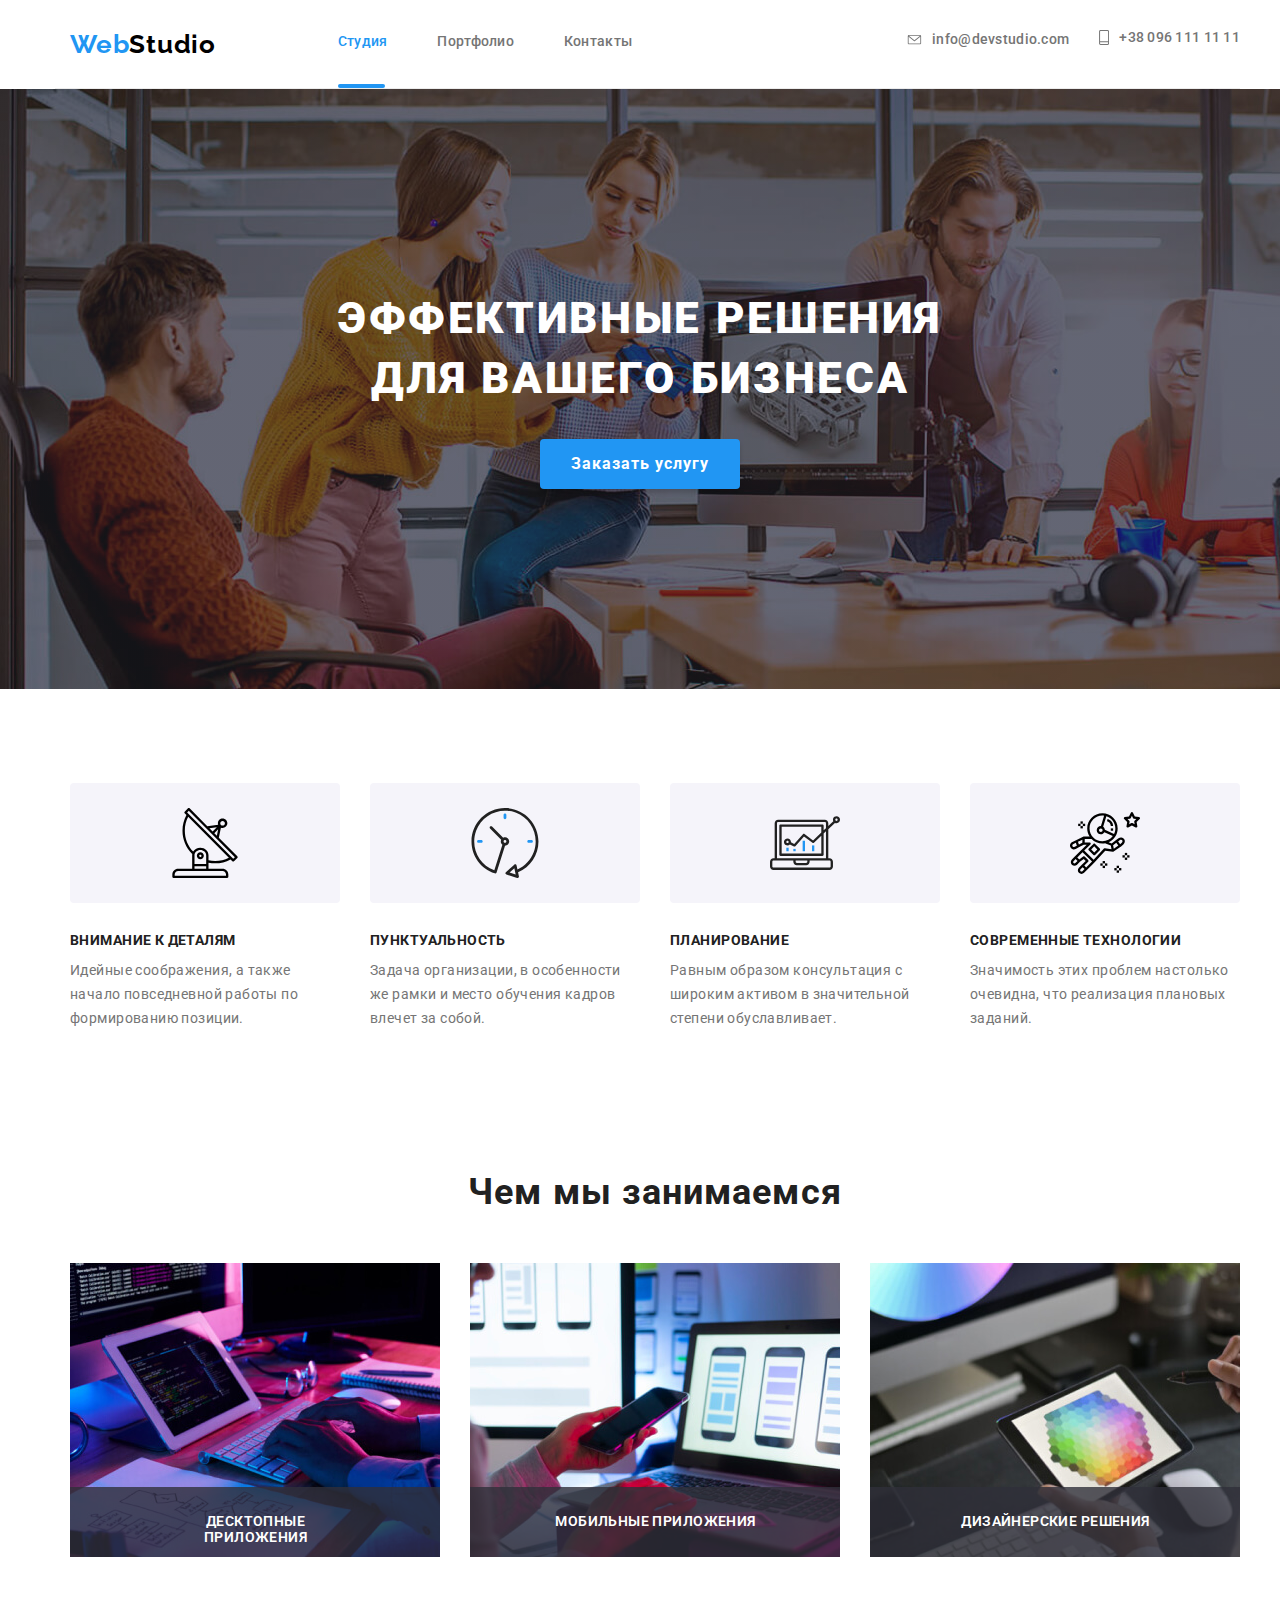
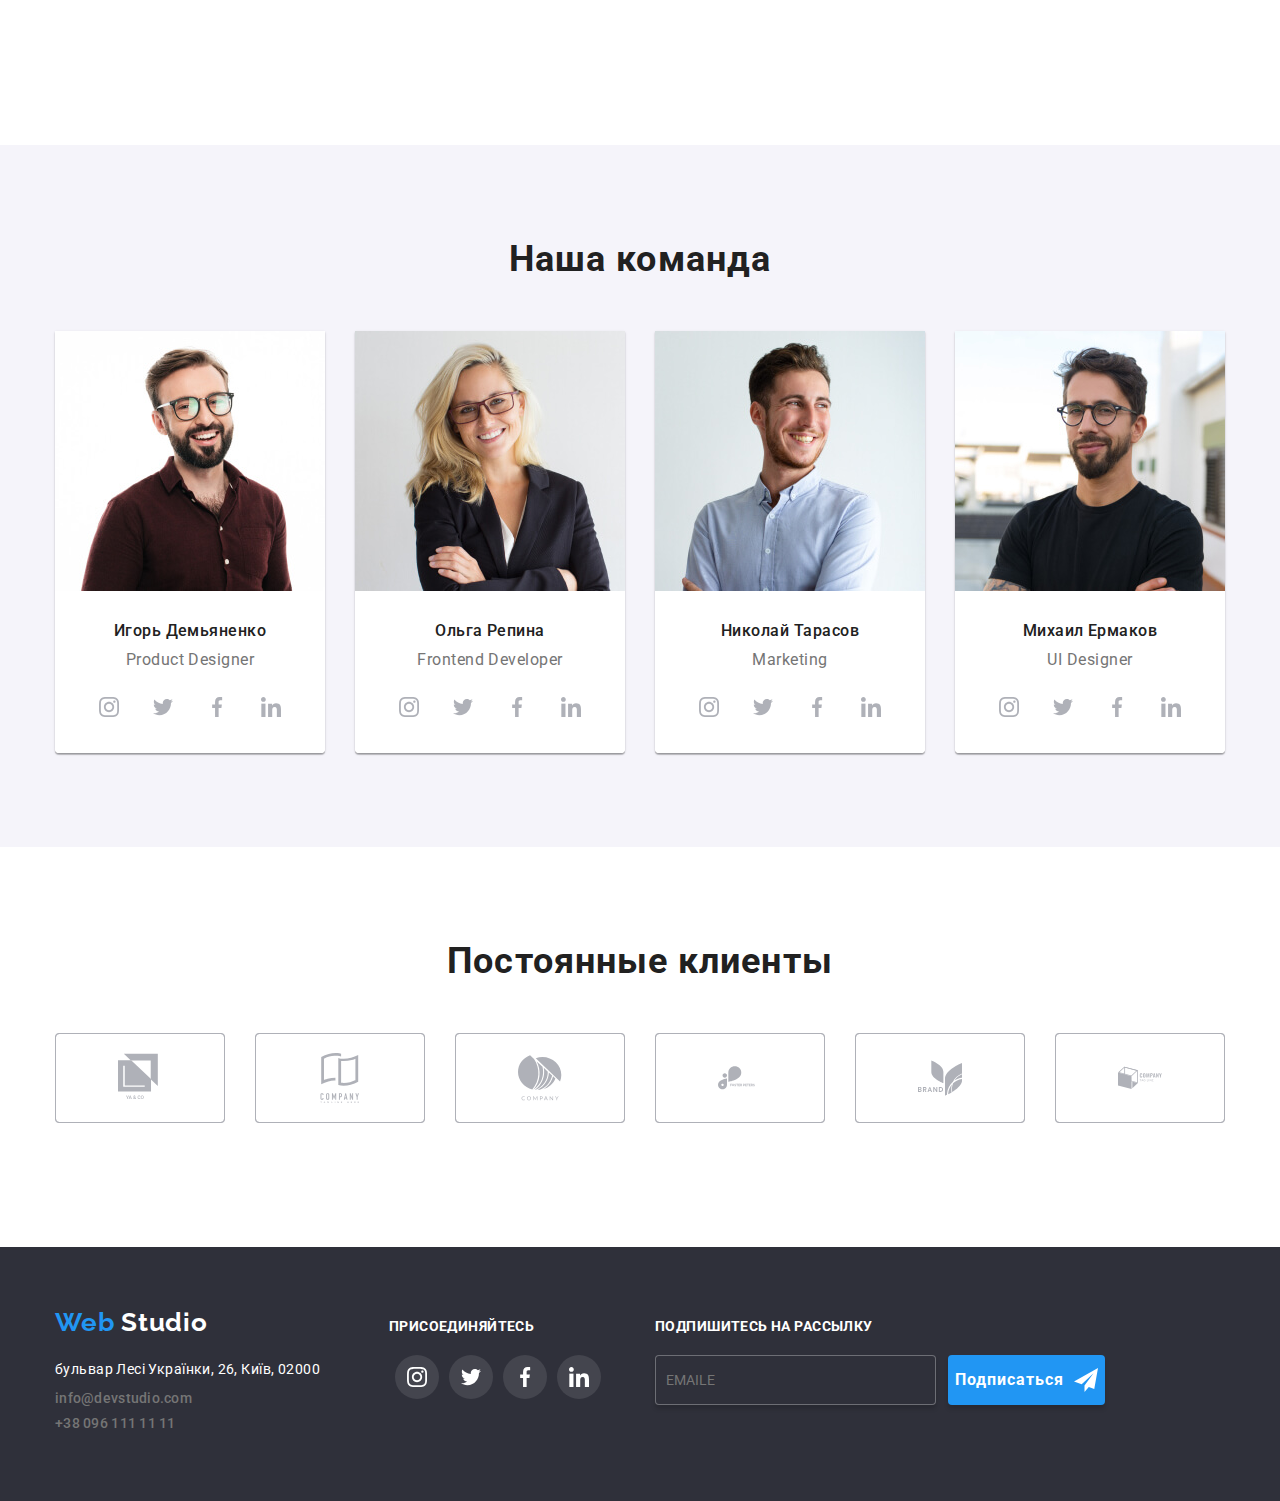
==== commit 488f812a: "imeges not images (((" ====
--- a/index.html
+++ b/index.html
@@ -209,11 +209,11 @@
           <ul class="our-team-list list">
             <li class="our-team-list-item">
               <picture>
-                <source  srcset="./imeges/Наша-команда/igor-pc.jpg 1x, ./images/igor-pc@2x.jpg 2x" 
+                <source  srcset="./imeges/Наша-команда/igor-pc.jpg 1x, ./imeges/igor-pc@2x.jpg 2x" 
                     media="(min-width: 1200px)">
-                <source srcset="./imeges/Наша-команда/igor-tab.jpg 1x, ./images/igor-tab@2x.jpg 2x" 
+                <source srcset="./imeges/Наша-команда/igor-tab.jpg 1x, ./imeges/igor-tab@2x.jpg 2x" 
                     media="(min-width: 768px)">
-                <source srcset="./imeges/Наша-команда/igor-mob.jpg 1x, ./images/igor-mob@2x.jpg 2x" 
+                <source srcset="./imeges/Наша-команда/igor-mob.jpg 1x, ./imeges/igor-mob@2x.jpg 2x" 
                     media="(max-width: 767px)">
                 <img src="./imeges/Наша-команда/igor-pc.jpg" alt="Игорь">
               </picture>
@@ -274,11 +274,11 @@
             </li>
             <li class="our-team-list-item">
               <picture>
-                <source  srcset="./imeges/Наша-команда/olga-pc.jpg 1x, ./images/olga-pc@2x.jpg 2x" 
+                <source  srcset="./imeges/Наша-команда/olga-pc.jpg 1x, ./imeges/olga-pc@2x.jpg 2x" 
                 media="(min-width: 1200px)">
-                <source srcset="./imeges/Наша-команда/olga-tab.jpg 1x, ./images/olga-tab@2x.jpg 2x" 
+                <source srcset="./imeges/Наша-команда/olga-tab.jpg 1x, ./imeges/olga-tab@2x.jpg 2x" 
                     media="(min-width: 768px)">
-                <source srcset="./imeges/Наша-команда/olga-mob.jpg 1x, ./images/olga-mob@2x.jpg 2x" 
+                <source srcset="./imeges/Наша-команда/olga-mob.jpg 1x, ./imeges/olga-mob@2x.jpg 2x" 
                     media="(max-width: 767px)">
                 <img src="./imeges/Наша-команда/olga-pc.jpg" alt="Игорь">
               </picture>
@@ -338,11 +338,11 @@
 
             <li class="our-team-list-item">
               <picture>
-                <source  srcset="./imeges/Наша-команда/nikolay-pc.jpg 1x, ./images/nikolay-pc@2x.jpg 2x" 
+                <source  srcset="./imeges/Наша-команда/nikolay-pc.jpg 1x, ./imeges/nikolay-pc@2x.jpg 2x" 
                 media="(min-width: 1200px)">
-                <source srcset="./imeges/Наша-команда/nikolay-tab.jpg 1x, ./images/nikolay-tab@2x.jpg 2x" 
+                <source srcset="./imeges/Наша-команда/nikolay-tab.jpg 1x, ./imeges/nikolay-tab@2x.jpg 2x" 
                     media="(min-width: 768px)">
-                <source srcset="./imeges/Наша-команда/nikolay-mob.jpg 1x, ./images/nikolay-mob@2x.jpg 2x" 
+                <source srcset="./imeges/Наша-команда/nikolay-mob.jpg 1x, ./imeges/nikolay-mob@2x.jpg 2x" 
                     media="(max-width: 767px)">
                 <img src="./imeges/Наша-команда/nikolay-pc.jpg" alt="Игорь">
               </picture>
@@ -401,11 +401,11 @@
             </li>
             <li class="our-team-list-item">
               <picture>
-                <source  srcset="./imeges/Наша-команда/misha-pc.jpg 1x, ./images/misha-pc@2x.jpg 2x" 
+                <source  srcset="./imeges/Наша-команда/misha-pc.jpg 1x, ./imeges/misha-pc@2x.jpg 2x" 
                 media="(min-width: 1200px)">
-                <source srcset="./imeges/Наша-команда/misha-tab.jpg 1x, ./images/misha-tab@2x.jpg 2x" 
+                <source srcset="./imeges/Наша-команда/misha-tab.jpg 1x, ./imeges/misha-tab@2x.jpg 2x" 
                     media="(min-width: 768px)">
-                <source srcset="./imeges/Наша-команда/misha-mob.jpg 1x, ./images/misha-mob@2x.jpg 2x" 
+                <source srcset="./imeges/Наша-команда/misha-mob.jpg 1x, ./imeges/misha-mob@2x.jpg 2x" 
                     media="(max-width: 767px)">
                 <img src="./imeges/Наша-команда/misha-pc.jpg" alt="Игорь">
               </picture>
--- a/CSS/maine.min.css
+++ b/CSS/maine.min.css
@@ -1,2 +1,2 @@
-/*! normalize.css v8.0.1 | MIT License | github.com/necolas/normalize.css */html{line-height:1.15;-webkit-text-size-adjust:100%}body{margin:0}main{display:block}h1{font-size:2em;margin:0.67em 0}hr{box-sizing:content-box;height:0;overflow:visible}pre{font-family:monospace, monospace;font-size:1em}a{background-color:transparent}abbr[title]{border-bottom:none;text-decoration:underline;text-decoration:underline dotted}b,strong{font-weight:bolder}code,kbd,samp{font-family:monospace, monospace;font-size:1em}small{font-size:80%}sub,sup{font-size:75%;line-height:0;position:relative;vertical-align:baseline}sub{bottom:-0.25em}sup{top:-0.5em}img{border-style:none}button,input,optgroup,select,textarea{font-family:inherit;font-size:100%;line-height:1.15;margin:0}button,input{overflow:visible}button,select{text-transform:none}button,[type="button"],[type="reset"],[type="submit"]{-webkit-appearance:button}button::-moz-focus-inner,[type="button"]::-moz-focus-inner,[type="reset"]::-moz-focus-inner,[type="submit"]::-moz-focus-inner{border-style:none;padding:0}button:-moz-focusring,[type="button"]:-moz-focusring,[type="reset"]:-moz-focusring,[type="submit"]:-moz-focusring{outline:1px dotted ButtonText}fieldset{padding:0.35em 0.75em 0.625em}legend{box-sizing:border-box;color:inherit;display:table;max-width:100%;padding:0;white-space:normal}progress{vertical-align:baseline}textarea{overflow:auto}[type="checkbox"],[type="radio"]{box-sizing:border-box;padding:0}[type="number"]::-webkit-inner-spin-button,[type="number"]::-webkit-outer-spin-button{height:auto}[type="search"]{-webkit-appearance:textfield;outline-offset:-2px}[type="search"]::-webkit-search-decoration{-webkit-appearance:none}::-webkit-file-upload-button{-webkit-appearance:button;font:inherit}details{display:block}summary{display:list-item}template{display:none}[hidden]{display:none}html{box-sizing:border-box}*{border:none}*,*::before,*::after{box-sizing:inherit}*:hover,*:focus{transition:all 250ms linear}body{background-color:#ffffff;font-family:"Roboto",sans-serif;font-size:14px;color:#212121}ul{margin:0px;padding:0px}li{border:none}h1,h2,h3,h4,h5,h6{margin:0px}p{margin:0px}img{display:block}img{border:none}input,textarea{border:1px solid rgba(33,33,33,0.2);padding:unset;box-sizing:border-box;border-radius:4px;cursor:pointer}textarea{padding:15px}input:focus,textarea:focus{outline-color:#2196F3}.link{display:block;text-decoration:none}.list{list-style:none}.logo{font-weight:700;font-size:26px;line-height:1.19;letter-spacing:0.03em;color:#000000;transition:all 250ms linear}.img{display:block}@media screen and (max-width: 767px){.container{max-width:480px;margin-right:auto;margin-left:auto;padding-right:15px;padding-left:15px;overflow-x:hidden}}@media screen and (min-width: 768px){.container{width:768px;margin-right:auto;margin-left:auto;overflow-x:hidden}}@media screen and (min-width: 1200px){.container{width:1200px;margin-right:auto;margin-left:auto;padding-right:15px;padding-left:15px;overflow-x:hidden}}@media screen and (max-width: 767px){.form{position:absolute;left:0;top:50px;display:flex;justify-content:center;align-items:center;width:100%;height:100%;background-color:rgba(0,0,0,0.2);z-index:100}.modal-form{position:relative;padding:40px;max-width:450px;height:581px;background:#FFFFFF;box-shadow:0px 1px 3px rgba(0,0,0,0.12),0px 1px 1px rgba(0,0,0,0.14),0px 2px 1px rgba(0,0,0,0.2);border-radius:4px;display:flex;flex-direction:column;align-items:center;animation-name:modal-form-animation}.form-title{font-family:Roboto;font-style:normal;font-weight:bold;font-size:20px;line-height:23px;text-align:center;letter-spacing:0.03em;color:#212121;margin-bottom:30px}.form-input{padding-left:41px}.modal-form-list{width:100%}.modal-form-list:not(:last-child){margin-bottom:28px}.modal-form-list:last-child{margin-bottom:20px}.modal-form-list input{height:40px}.modal-form-list textarea{height:120px}.form-label{position:absolute;top:12px;left:42px;transition:250ms linear}.modal-form-list{position:relative}.form-svg{position:absolute;top:12px;left:19px;fill:#212121;transition:250ms linear}.form-svg{transition:250ms cubic-bezier(0.4, 0, 0.2, 1)}.label-comment{position:absolute;top:12px;left:16px;transition:250ms linear}.form-label{position:absolute;top:12px;left:42px;transition:250ms linear}.input-modal{width:100%;margin-right:auto;margin-left:auto}.form-accept{display:flex;align-items:center;display:flex;text-align:center;justify-content:center;margin-bottom:20px}.form-mark{margin-right:8px}.form-mark-text{font-family:Roboto;font-style:normal;font-weight:normal;font-size:12px;line-height:1.667;letter-spacing:0.03em;color:#757575}.btn-form{padding:10px 55px;background:#2196F3;box-shadow:0px 4px 4px rgba(0,0,0,0.15);border-radius:4px;font-family:Roboto;font-style:normal;font-weight:bold;font-size:16px;line-height:30px;display:flex;align-items:center;text-align:center;letter-spacing:0.06em;margin-right:auto;margin-left:auto;color:#FFFFFF;cursor:pointer}.btn-close{display:flex;position:absolute;height:30px;width:30px;top:14px;right:14px;border-color:#000000;background:#FFFFFF;border:1px solid rgba(0,0,0,0.1);box-sizing:border-box;border-radius:50px;justify-content:center;align-items:center;cursor:pointer;transition:250ms cubic-bezier(0.4, 0, 0.2, 1)}.btn-close:hover .close-svg,.btn-close:focus .close-svg{fill:#2196F3;transition:250ms linear}.close-svg{background-size:contain}.modal-form-list:hover .form-svg{fill:#2196F3;box-sizing:12px}.modal-form-list:hover input,.modal-form-list:hover textarea{border-color:#2196F3}.textarea-comment{padding:15px}.modal-form-list:hover label{color:#2196F3;top:-20px;left:16px}.form-input:focus+.form-label,.textarea-comment:focus+.label-comment,.form-input:not(:placeholder-shown)+.form-label,.textarea-comment:not(:placeholder-shown)+.label-comment{color:#2196F3;top:-20px;left:16px;box-sizing:12px}.form-input:focus ~ .form-svg{fill:#2196F3}.is-hidden{top:200px;visibility:hidden;opacity:0;pointer-events:none;transition:250ms cubic-bezier(0.4, 0, 0.2, 1)}}@media screen and (min-width: 768px){.form{position:absolute;top:0;display:flex;justify-content:center;align-items:center;width:100%;height:100%;background-color:rgba(0,0,0,0.2);z-index:100}.modal-form{position:relative;padding:40px;width:528px;height:581px;background:#FFFFFF;box-shadow:0px 1px 3px rgba(0,0,0,0.12),0px 1px 1px rgba(0,0,0,0.14),0px 2px 1px rgba(0,0,0,0.2);border-radius:4px;display:flex;flex-direction:column;align-items:center;animation-name:modal-form-animation}.form-title{font-family:Roboto;font-style:normal;font-weight:bold;font-size:20px;line-height:23px;text-align:center;letter-spacing:0.03em;color:#212121;margin-bottom:30px}.form-input{padding-left:41px}.modal-form-list{width:448px}.modal-form-list:not(:last-child){margin-bottom:28px}.modal-form-list:last-child{margin-bottom:20px}.modal-form-list input{height:40px}.modal-form-list textarea{height:120px}.form-label{position:absolute;top:12px;left:42px;transition:250ms linear}.modal-form-list{position:relative}.form-svg{position:absolute;top:12px;left:19px;fill:#212121;transition:250ms linear}.form-svg{transition:250ms cubic-bezier(0.4, 0, 0.2, 1)}.label-comment{position:absolute;top:12px;left:16px;transition:250ms linear}.form-label{position:absolute;top:12px;left:42px;transition:250ms linear}.input-modal{width:100%;margin-right:auto;margin-left:auto}.form-accept{display:flex;align-items:center;display:flex;text-align:center;justify-content:center;margin-bottom:20px}.form-mark{margin-right:8px}.form-mark-text{font-family:Roboto;font-style:normal;font-weight:normal;font-size:14px;line-height:1.71;letter-spacing:0.03em;color:#757575}.btn-form{padding:10px 55px;background:#2196F3;box-shadow:0px 4px 4px rgba(0,0,0,0.15);border-radius:4px;font-family:Roboto;font-style:normal;font-weight:bold;font-size:16px;line-height:30px;display:flex;align-items:center;text-align:center;letter-spacing:0.06em;margin-right:auto;margin-left:auto;color:#FFFFFF;cursor:pointer}.btn-close{display:flex;position:absolute;height:30px;width:30px;top:14px;right:14px;border-color:#000000;background:#FFFFFF;border:1px solid rgba(0,0,0,0.1);box-sizing:border-box;border-radius:50px;justify-content:center;align-items:center;cursor:pointer;transition:250ms cubic-bezier(0.4, 0, 0.2, 1)}.btn-close:hover .close-svg,.btn-close:focus .close-svg{fill:#2196F3;transition:250ms linear}.close-svg{background-size:contain}.modal-form-list:hover .form-svg{fill:#2196F3;box-sizing:12px}.modal-form-list:hover input,.modal-form-list:hover textarea{border-color:#2196F3}.textarea-comment{padding:15px}.modal-form-list:hover label{color:#2196F3;top:-20px;left:16px}.form-input:focus+.form-label,.textarea-comment:focus+.label-comment,.form-input:not(:placeholder-shown)+.form-label,.textarea-comment:not(:placeholder-shown)+.label-comment{color:#2196F3;top:-20px;left:16px;box-sizing:12px}.form-input:focus ~ .form-svg{fill:#2196F3}.is-hidden{top:200px;visibility:hidden;opacity:0;pointer-events:none;transition:250ms cubic-bezier(0.4, 0, 0.2, 1)}}@media screen and (min-width: 1200px){.form{position:fixed;left:0;top:0;display:flex;justify-content:center;align-items:center;width:100%;height:100%;background-color:rgba(0,0,0,0.2);z-index:100}.modal-form{position:relative;padding:40px;width:528px;height:581px;background:#FFFFFF;box-shadow:0px 1px 3px rgba(0,0,0,0.12),0px 1px 1px rgba(0,0,0,0.14),0px 2px 1px rgba(0,0,0,0.2);border-radius:4px;display:flex;flex-direction:column;align-items:center;animation-name:modal-form-animation}.form-title{font-family:Roboto;font-style:normal;font-weight:bold;font-size:20px;line-height:23px;text-align:center;letter-spacing:0.03em;color:#212121;margin-bottom:30px}.form-input{padding-left:41px}.modal-form-list{width:448px}.modal-form-list:not(:last-child){margin-bottom:28px}.modal-form-list:last-child{margin-bottom:20px}.modal-form-list input{height:40px}.modal-form-list textarea{height:120px}.form-label{position:absolute;top:12px;left:42px;transition:250ms linear}.modal-form-list{position:relative}.form-svg{position:absolute;top:12px;left:19px;fill:#212121;transition:250ms linear}.form-svg{transition:250ms cubic-bezier(0.4, 0, 0.2, 1)}.label-comment{position:absolute;top:12px;left:16px;transition:250ms linear}.form-label{position:absolute;top:12px;left:42px;transition:250ms linear}.input-modal{width:100%;margin-right:auto;margin-left:auto}.form-accept{display:flex;align-items:center;display:flex;text-align:center;justify-content:center;margin-bottom:20px}.form-mark{margin-right:8px}.form-mark-text{font-family:Roboto;font-style:normal;font-weight:normal;font-size:14px;line-height:1.71;letter-spacing:0.03em;color:#757575}.btn-form{padding:10px 55px;background:#2196F3;box-shadow:0px 4px 4px rgba(0,0,0,0.15);border-radius:4px;font-family:Roboto;font-style:normal;font-weight:bold;font-size:16px;line-height:30px;display:flex;align-items:center;text-align:center;letter-spacing:0.06em;margin-right:auto;margin-left:auto;color:#FFFFFF;cursor:pointer}.btn-close{display:flex;position:absolute;height:30px;width:30px;top:14px;right:14px;border-color:#000000;background:#FFFFFF;border:1px solid rgba(0,0,0,0.1);box-sizing:border-box;border-radius:50px;justify-content:center;align-items:center;cursor:pointer;transition:250ms cubic-bezier(0.4, 0, 0.2, 1)}.btn-close:hover .close-svg,.btn-close:focus .close-svg{fill:#2196F3;transition:250ms linear}.close-svg{background-size:contain}.modal-form-list:hover .form-svg{fill:#2196F3;box-sizing:12px}.modal-form-list:hover input,.modal-form-list:hover textarea{border-color:#2196F3}.textarea-comment{padding:15px}.modal-form-list:hover label{color:#2196F3;top:-20px;left:16px}.form-input:focus+.form-label,.textarea-comment:focus+.label-comment,.form-input:not(:placeholder-shown)+.form-label,.textarea-comment:not(:placeholder-shown)+.label-comment{color:#2196F3;top:-20px;left:16px;box-sizing:12px}.form-input:focus ~ .form-svg{fill:#2196F3}.is-hidden{top:200px;visibility:hidden;opacity:0;pointer-events:none;transition:250ms cubic-bezier(0.4, 0, 0.2, 1)}}@media screen and (max-width: 767px){.header-navigation{position:relative;max-width:480px;height:60px;margin-left:auto;margin-right:auto;padding-top:0px;padding-bottom:0px;padding-left:15px;padding-right:15px;border-bottom:1px solid #ececec;align-items:center;justify-content:space-between;display:flex}.menu-btn.is-open .icon-close{display:block}.menu-btn.is-open .icon-burger{display:none}.menu-btn .icon-close{display:none}.menu-wrapper{position:absolute;display:flex;flex-direction:column;z-index:99;top:60px;right:0;width:100%;padding-top:118px;background-color:#fff;padding-top:120px;padding-bottom:60px;opacity:0;animation-duration:1000ms;display:none}.menu-wrapper.is-open{display:block;opacity:1;animation-name:linear}.logo-container{z-index:100}.header-logo{font-family:"Raleway",sans-serif;margin-left:auto;margin-right:auto;margin-top:auto;font-weight:700;font-size:26px;line-height:1.19;letter-spacing:0.03em;color:#000000}.header-logo:hover,.header-logo:focus{color:#2196f3}.logo-web{color:#2196f3}.menu-btn{position:relative;z-index:100;height:40px;background-clip:transparent;border:none;padding:0}.menu-btn.is-open .icon-close{display:block}.menu-btn.is-open.icon-burger{display:none}.navigation-list-link,.address-tel,.address-emaile{display:flex;font-weight:500;font-size:14px;font-style:normal;line-height:1.14;letter-spacing:0.02em;color:#757575}.navigation-list-item:not(:last-child){margin-bottom:40px}.address-tel,.address-emaile{display:flex;align-items:center;fill:#757575}.address-emaile:hover,.address-emaile:focus{color:#2196f3}.address-emaile:hover svg,.address-emaile:focus svg{fill:#2196f3}.address-tel:hover,.address-tel:focus{color:#2196f3}.address-tel:hover svg,.address-tel:focus svg{fill:#2196f3}.active{color:#2196f3}.navigation-line-studio::after{display:block;background-color:#2196f3;width:100%;height:4px;content:"";border-radius:2px;bottom:0;transition:all 250ms linear}.navigation-list-link{padding-bottom:8px}.navigation-list-link:hover,.navigation-list-link:focus{color:#2196f3}.navigation{display:flex;flex-direction:column;margin-bottom:60px}.navigation-list,.address-util,.address-list{display:flex;flex-direction:column;align-items:center;text-align:center;justify-content:center;margin:0;font-size:18px;line-height:1.167}.address-item{display:flex;align-items:center}.address-item svg{margin-right:10px}.address-item:not(:last-child){margin-bottom:16px}}@media screen and (min-width: 768px){.menu-wrapper{display:flex;justify-content:center;align-items:center}.header-logo{font-family:"Raleway",sans-serif;display:flex;font-weight:700;font-size:24px;line-height:1.167;letter-spacing:0.03em;color:#000000;margin-right:75px}.header-logo:hover,.header-logo:focus{color:#2196f3}.header-navigation{width:768px;padding-left:15px;padding-right:15px;margin-left:auto;margin-right:auto;border-bottom:1px solid #ececec;align-items:center;justify-content:space-between;display:flex}.logo-web{color:#2196f3}.menu-btn{display:none}.navigation-list-link,.address-tel,.address-emaile{font-weight:500;font-size:14px;font-style:normal;line-height:1.14;letter-spacing:0.02em;color:#757575}.address-tel,.address-emaile{display:flex;align-items:center;fill:#757575}.address-emaile:hover,.address-emaile:focus{color:#2196f3}.address-emaile:hover svg,.address-emaile:focus svg{fill:#2196f3}.address-emaile:hover .address-emaile-svg,.address-emaile:focus .address-emaile-svg{fill:#2196f3}.address-tel:hover,.address-tel:focus{color:#2196f3}.address-tel:hover svg,.address-tel:focus svg{fill:#2196f3}.address-tel:hover .address-tel-svg,.address-tel:focus .address-tel-svg{fill:#2196f3}.active{color:#2196f3}.navigation-line-studio::after{display:block;background-color:#2196f3;width:47px;height:4px;content:"";border-radius:2px;transition:all 250ms linear}.navigation-list-link{padding-top:34px;padding-bottom:34px}.navigation-list-link:hover,.navigation-list-link:focus{color:#2196f3}.navigation{display:flex;align-items:baseline;margin-right:75px}.navigation-list,.address-util,.address-list{display:flex;align-items:baseline;justify-content:center}.address-list{display:flex;flex-direction:column}.address-item:not(:last-child){margin-bottom:10px}.navigation-list-item:not(:last-child){margin-right:50px}.address-item{display:flex;align-items:center}.address-item svg{margin-right:10px}}@media screen and (min-width: 1200px){.menu-wrapper{display:flex}.header-logo{font-family:"Raleway",sans-serif;font-weight:700;font-size:26px;line-height:1.19;letter-spacing:0.03em;color:#000000;margin-right:85px}.header-logo:hover,.header-logo:focus{color:#2196f3}.header-navigation{width:1200px;padding-left:15px;padding-right:15px;margin-left:auto;margin-right:auto;border-bottom:1px solid #ececec;align-items:center;justify-content:space-between;display:flex}.logo-web{color:#2196f3}.navigation-list-link,.address-tel,.address-emaile{font-weight:500;font-size:14px;font-style:normal;line-height:1.14;letter-spacing:0.02em;color:#757575}.address-tel,.address-emaile{display:flex;align-items:center;fill:#757575}.address-emaile:hover,.address-emaile:focus{color:#2196f3}.address-emaile:hover svg,.address-emaile:focus svg{fill:#2196f3}.address-emaile:hover .address-emaile-svg,.address-emaile:focus .address-emaile-svg{fill:#2196f3}.address-tel:hover,.address-tel:focus{color:#2196f3}.address-tel:hover svg,.address-tel:focus svg{fill:#2196f3}.address-tel:hover .address-tel-svg,.address-tel:focus .address-tel-svg{fill:#2196f3}.active{color:#2196f3}.navigation-line-studio::after{display:block;background-color:#2196f3;width:47px;height:4px;content:"";border-radius:2px;transition:all 250ms linear}.navigation-list-link{padding-top:34px;padding-bottom:34px}.navigation-list-link:hover,.navigation-list-link:focus{color:#2196f3}.navigation{display:flex;align-items:baseline}.navigation-list,.address-util,.address-list{display:flex;align-items:baseline}.address-list{display:flex;align-items:baseline;margin-left:200px;flex-direction:row}.navigation-list-item:not(:last-child){margin-right:50px}.address-item{display:flex;align-items:center}.address-item svg{margin-right:10px}.address-item:not(:last-child){margin-right:30px}}@media screen and (max-width: 767px){.decorative-img{background-image:linear-gradient(to bottom, rgba(47,48,58,0.4), rgba(47,48,58,0.4)),url(../imeges/Header-img/header-mob.jpg);max-width:480px;height:400px;background-repeat:no-repeat;margin-right:auto;margin-left:auto;background-size:cover}}@media screen and (max-width: 767px) and (min-device-pixel-ratio: 2), screen and (max-width: 767px) and (min-resolution: 192dpi), screen and (max-width: 767px) and (min-resolution: 2dppx), screen and (max-width: 767px) and (min-width: 320px){.decorative-img{background-image:linear-gradient(to bottom, rgba(47,48,58,0.4), rgba(47,48,58,0.4)),url(../imeges/Header-img/header-mob@2x.jpg)}}@media screen and (max-width: 767px){.container-h1{flex-grow:1;display:block;align-items:center;max-width:480px;width:100%;padding-left:15px;padding-right:15px;padding-top:118px;margin-left:auto;margin-right:auto}.container-h1 .maine-taitle{margin-bottom:30px;font-weight:900;font-size:26px;line-height:1.615;text-align:center;letter-spacing:0.06em;text-transform:uppercase;color:#fff}.container-h1 .button{margin-left:auto;margin-right:auto;margin:auto;display:flex;width:200px;height:50px;align-items:center;padding-top:0px;padding-bottom:00px;background:#2196f3;box-shadow:0px 4px 4px rgba(0,0,0,0.15);border-radius:4px;cursor:pointer;border:none;transition:all 250ms linear}.container-h1 .button:hover,.container-h1 .button:focus{background-color:#7ec0f7}.h1-slaider{background:rgba(47,48,58,0.8)}.text-button{font-weight:700;font-size:16px;line-height:1.88;letter-spacing:0.06em;display:flex;align-items:center;text-align:center;color:#fff;margin-left:auto;margin-right:auto}}@media screen and (min-width: 768px){.decorative-img{background-image:linear-gradient(to bottom, rgba(47,48,58,0.4), rgba(47,48,58,0.4)),url(../imeges/Header-img/header-tab.jpg);max-width:768px;height:600px;background-repeat:no-repeat;margin-right:auto;margin-left:auto}}@media screen and (min-width: 768px) and (min-device-pixel-ratio: 2), screen and (min-width: 768px) and (min-resolution: 192dpi), screen and (min-width: 768px) and (min-resolution: 2dppx), screen and (min-width: 768px) and (min-width: 768px){.decorative-img{background-image:linear-gradient(to bottom, rgba(47,48,58,0.4), rgba(47,48,58,0.4)),url(../imeges/Header-img/header-tab@2x.jpg)}}@media screen and (min-width: 768px){.container-h1{flex-grow:1;display:block;align-items:center;width:768px;padding-left:15px;padding-right:15px;padding-top:200px;padding-bottom:200px;margin-left:auto;margin-right:auto}.container-h1 .maine-taitle{margin-bottom:30px;font-weight:900;font-size:44px;line-height:1.36;text-align:center;letter-spacing:0.06em;text-transform:uppercase;color:#fff}.container-h1 .button{margin-left:auto;margin-right:auto;margin:auto;display:flex;width:200px;height:50px;padding-top:0px;padding-bottom:00px;background:#2196f3;box-shadow:0px 4px 4px rgba(0,0,0,0.15);border-radius:4px;cursor:pointer;border:none;transition:all 250ms linear}.container-h1 .button:hover,.container-h1 .button:focus{background-color:#7ec0f7}.h1-slaider{background:rgba(47,48,58,0.8)}.text-button{font-weight:700;font-size:16px;line-height:1.88;letter-spacing:0.06em;display:flex;align-items:center;text-align:center;color:#fff;margin-left:auto;margin-right:auto;padding-top:10px;padding-bottom:10px}}@media screen and (min-width: 1200px){.decorative-img{background-image:linear-gradient(to bottom, rgba(47,48,58,0.4), rgba(47,48,58,0.4)),url(../imeges/Header-img/header-pc.jpg);max-width:1600px;height:600px;background-repeat:no-repeat;margin-right:auto;margin-left:auto}}@media screen and (min-width: 1200px) and (min-device-pixel-ratio: 2), screen and (min-width: 1200px) and (min-resolution: 192dpi), screen and (min-width: 1200px) and (min-resolution: 2dppx){.decorative-img{background-image:linear-gradient(to bottom, rgba(47,48,58,0.4), rgba(47,48,58,0.4)),url(../imeges/Header-img/header-pc@2x.jpg)}}@media screen and (min-width: 1200px){.container-h1{flex-grow:1;display:block;align-items:center;width:1200px;padding-left:15px;padding-right:15px;padding-top:200px;padding-bottom:200px;margin-left:auto;margin-right:auto}.container-h1 .maine-taitle{margin-bottom:30px;font-weight:900;font-size:44px;line-height:1.36;text-align:center;letter-spacing:0.06em;text-transform:uppercase;color:#fff}.container-h1 .button{margin-left:auto;margin-right:auto;margin:auto;display:flex;width:200px;height:50px;padding-top:0px;padding-bottom:00px;background:#2196f3;box-shadow:0px 4px 4px rgba(0,0,0,0.15);border-radius:4px;cursor:pointer;border:none;transition:all 250ms linear}.container-h1 .button:hover,.container-h1 .button:focus{background-color:#7ec0f7}.h1-slaider{background:rgba(47,48,58,0.8)}.text-button{font-weight:700;font-size:16px;line-height:1.88;letter-spacing:0.06em;display:flex;align-items:center;text-align:center;color:#fff;margin-left:auto;margin-right:auto;padding-top:10px;padding-bottom:10px}}@media screen and (max-width: 767px){.satandards-items{font-weight:700;font-size:14px;line-height:1.14;letter-spacing:0.03em;text-transform:uppercase;margin-left:auto;margin-right:auto;margin-top:30px;margin-bottom:10px;text-align:center;color:--title-light-theme-color}.second-title{font-weight:700;font-size:28px;line-height:1.178;text-align:center;letter-spacing:0.03em;margin-bottom:50px;color:#212121}.standards-br-svg{display:inline-block;height:120px;max-width:100%;margin-bottom:30px;background-color:#f5f4fa}.standards-br-svg{display:flex;align-items:center;justify-content:center}.standards-list-item:not(:last-child){margin-bottom:30px}.standards{max-width:480px;padding-top:60px;padding-bottom:60px;width:100%;padding-left:15px;padding-right:15px;margin-left:auto;margin-right:auto}.text{font-weight:400;font-size:14px;line-height:1.71;letter-spacing:0.03em;color:#757575;max-width:480px}.list-standards{display:flex;flex-direction:column}.standards-img{width:100%;height:120px;background:#f5f4fa;border-radius:4px;padding:25px 100px;margin-bottom:30px}}@media screen and (mim-width: 768px){.satandards-items{font-weight:700;font-size:14px;line-height:1.14;letter-spacing:0.03em;text-transform:uppercase;margin-left:auto;margin-right:auto;margin-bottom:10px;color:--title-light-theme-color}.second-title{font-weight:700;font-size:36px;line-height:1.16;text-align:center;letter-spacing:0.03em;margin-bottom:50px;color:#212121}.standards-br-svg{display:inline-block;height:120px;width:270px;margin-bottom:30px;background-color:#f5f4fa}.standards-br-svg{display:flex;align-items:center;justify-content:center}.standards{padding-top:94px;padding-bottom:47px;width:1200px;padding-left:15px;padding-right:15px;margin-left:auto;margin-right:auto}.text{font-weight:400;font-size:14px;line-height:1.71;letter-spacing:0.03em;color:#757575;width:270px}.list-standards{display:flex}.standards-list-item:not(:last-child){margin-right:30px}.standards-img{width:270px;height:120px;left:215px;top:774px;background:#f5f4fa;border-radius:4px;padding:25px 100px;margin-bottom:30px}}@media screen and (min-width: 768px){.satandards-items{font-weight:700;font-size:14px;line-height:1.14;letter-spacing:0.03em;text-transform:uppercase;margin-left:auto;margin-right:auto;margin-bottom:10px;color:--title-light-theme-color}.second-title{font-weight:700;font-size:36px;line-height:1.16;text-align:center;letter-spacing:0.03em;margin-bottom:50px;color:#212121}.standards-br-svg{display:inline-block;height:120px;width:270px;margin-bottom:30px;background-color:#f5f4fa}.standards-br-svg{display:flex;align-items:center;justify-content:center}.standards{padding-top:94px;padding-bottom:47px;width:768px;padding-left:15px;padding-right:15px;margin-left:auto;margin-right:auto}.text{font-weight:400;font-size:14px;line-height:1.71;letter-spacing:0.03em;color:#757575;width:270px}.list-standards{display:flex;flex-wrap:wrap;justify-content:center}.standards-list-item{margin-bottom:30px}.standards-list-item:not(:last-child){margin-right:30px}.standards-list-item:nth-last-child(-n+2){margin-bottom:0px}.standards-img{width:354px;height:120px;background:#f5f4fa;border-radius:4px;padding:25px 100px;margin-bottom:30px}}@media screen and (min-width: 1200px){.satandards-items{font-weight:700;font-size:14px;line-height:1.14;letter-spacing:0.03em;text-transform:uppercase;margin-left:auto;margin-right:auto;margin-bottom:10px;color:--title-light-theme-color}.second-title{font-weight:700;font-size:36px;line-height:1.16;text-align:center;letter-spacing:0.03em;margin-bottom:50px;color:#212121}.standards-br-svg{display:inline-block;height:120px;width:270px;margin-bottom:30px;background-color:#f5f4fa}.standards-br-svg{display:flex;align-items:center;justify-content:center}.standards{padding-top:94px;padding-bottom:47px;width:1200px;padding-left:15px;padding-right:15px;margin-left:auto;margin-right:auto}.text{font-weight:400;font-size:14px;line-height:1.71;letter-spacing:0.03em;color:#757575;width:270px}.list-standards{display:flex}.standards-list-item{margin-bottom:0px}.standards-list-item:not(:last-child){margin-right:30px}.standards-img{width:270px;height:120px;left:215px;top:774px;background:#f5f4fa;border-radius:4px;padding:25px 100px;margin-bottom:30px}}@media screen and (max-width: 767px){.projects{display:none}}@media screen and (min-width: 768px){.projects{display:none}}@media screen and (min-width: 1200px){.projects-satandards-items{padding-top:27px;padding-bottom:27px;background:rgba(47,48,58,0.8);text-align:center;text-transform:uppercase;color:#fff}.studio-effect-text-div{position:relative;overflow:hidden}.studio-effect-text{position:absolute;bottom:0%;left:0%;width:370px;height:70px;padding-top:27px;padding-bottom:27px;padding-left:83px;padding-right:82px;font-family:Roboto;font-style:normal;font-weight:600;font-size:14px;line-height:1.14;text-align:center;letter-spacing:0.03em;text-transform:uppercase;color:#fff;opacity:1;transition:all 250ms linear}.projects{display:block;width:1200px;padding-top:47px;padding-bottom:94px;padding-left:15px;padding-right:15px;margin-left:auto;margin-right:auto}.projects .list{display:flex}.list-img:not(:last-child){margin-right:30px}}@media screen and (max-width: 767px){.manager-name{font-weight:500;font-size:16px;line-height:1.19;text-align:center;letter-spacing:0.03em;color:#212121;margin-bottom:10px}.profesion{font-weight:normal;font-size:16px;line-height:1.19;text-align:center;letter-spacing:0.03em;color:#757575}.solcial-link-item{display:block;width:44px;height:44px;padding:12px;border-radius:50%;cursor:pointer;transition:all 250ms linear}.solcial-link-item:hover,.solcial-link-item:focus{background-color:#2196f3}.solcial-link-item:hover .solcial-icon-svg,.solcial-link-item:focus{fill:#fff}.solcial-link-item:focus .solcial-icon-svg{fill:#fff}.solcial-icon-svg{fill:#afb1b8}.our-team-section{background:#f5f4fa}.our-team-section .our-team{max-width:480px;padding-top:94px;padding-bottom:94px;padding-right:15px;padding-left:15px;margin-right:auto;margin-left:auto}.our-team-list-item{background:#ffffff;box-shadow:0px 2px 1px rgba(0,0,0,0.2),0px 1px 1px rgba(0,0,0,0.14),0px 1px 3px rgba(0,0,0,0.12);border-radius:0px 0px 4px 4px}.our-team-list-item:not(:last-child){margin-bottom:30px}.our-team-list-item img{margin-bottom:0px}.our-team-list-container{background-color:#ffffff;border-radius:0px 0px 4px 4px;padding-top:30px;padding-bottom:24px}.social-list{display:flex;justify-content:center;margin-top:16px}.social-list-item:not(:last-child){margin-right:10px}}@media screen and (min-width: 768px){.manager-name{font-weight:500;font-size:16px;line-height:1.19;text-align:center;letter-spacing:0.03em;color:#212121;margin-bottom:10px}.profesion{font-weight:normal;font-size:16px;line-height:1.19;text-align:center;letter-spacing:0.03em;color:#757575}.solcial-link-item{display:block;width:44px;height:44px;padding:12px;border-radius:50%;cursor:pointer;transition:all 250ms linear}.solcial-link-item:hover,.solcial-link-item:focus{background-color:#2196f3}.solcial-link-item:hover .solcial-icon-svg,.solcial-link-item:focus{fill:#fff}.solcial-link-item:focus .solcial-icon-svg{fill:#fff}.solcial-icon-svg{fill:#afb1b8}.our-team-section{background:#f5f4fa}.our-team-section .our-team{width:768px;padding-top:94px;padding-bottom:94px;padding-right:15px;padding-left:15px;margin-right:auto;margin-left:auto}.our-team-section .our-team-list{display:flex;flex-wrap:wrap;justify-content:center}.our-team-list-item{width:354px;background:#ffffff;box-shadow:0px 2px 1px rgba(0,0,0,0.2),0px 1px 1px rgba(0,0,0,0.14),0px 1px 3px rgba(0,0,0,0.12);border-radius:0px 0px 4px 4px;margin-bottom:30px}.our-team-list-item:nth-last-child(2n-1){margin-left:30px}.our-team-list-item:nth-last-child(-n+2){margin-bottom:0px}.our-team-list-item img{margin-bottom:0px}.our-team-list-container{background-color:#ffffff;border-radius:0px 0px 4px 4px;padding-top:30px;padding-bottom:24px}.social-list{display:flex;align-items:center;justify-content:center;margin-top:16px}.social-list-item:not(:last-child){margin-right:10px}}@media screen and (min-width: 1200px){.manager-name{font-weight:500;font-size:16px;line-height:1.19;text-align:center;letter-spacing:0.03em;color:#212121;margin-bottom:10px}.profesion{font-weight:normal;font-size:16px;line-height:1.19;text-align:center;letter-spacing:0.03em;color:#757575}.solcial-link-item{display:block;width:44px;height:44px;padding:12px;border-radius:50%;cursor:pointer;transition:all 250ms linear}.solcial-link-item:hover,.solcial-link-item:focus{background-color:#2196f3}.solcial-link-item:hover .solcial-icon-svg,.solcial-link-item:focus{fill:#fff}.solcial-link-item:focus .solcial-icon-svg{fill:#fff}.solcial-icon-svg{fill:#afb1b8}.our-team-section{background:#f5f4fa}.our-team-section .our-team{width:1200px;padding-top:94px;padding-bottom:94px;padding-right:15px;padding-left:15px;margin-right:auto;margin-left:auto}.our-team-section .our-team-list{display:flex}.our-team-list-item{width:270px;background:#ffffff;box-shadow:0px 2px 1px rgba(0,0,0,0.2),0px 1px 1px rgba(0,0,0,0.14),0px 1px 3px rgba(0,0,0,0.12);border-radius:0px 0px 4px 4px;margin-left:0px}.our-team-list-item:not(:last-child){margin-left:0px;margin-right:30px;margin-bottom:0px}.our-team-list-item:nth-last-child(2n-1){margin-left:0px}.our-team-list-item img{margin-bottom:0px}.our-team-list-container{background-color:#ffffff;border-radius:0px 0px 4px 4px;padding-top:30px;padding-bottom:24px}.social-list{display:flex;margin-top:16px;margin-right:32px;margin-left:32px}.social-list-item:not(:last-child){margin-right:10px}}@media screen and (max-width: 767px){.regular-customers{max-width:480px;padding-top:94px;padding-bottom:94px;padding-left:15px;padding-right:15px;margin-left:auto;margin-right:auto}.regular-customers svg{fill:#afb1b8;transition:all 250ms linear}.regular-customers-list-item{display:flex;flex-wrap:wrap;justify-content:center}.regular-customers-list-item li{width:calc((100% - 60px) / 2);height:90px;border:1px solid #afb1b8;border-radius:4px;align-items:center;justify-content:center;margin-bottom:30px}.regular-customers-list-item li:nth-last-child(-n+2){margin-bottom:0px}.regular-customers-list-item li:nth-last-child(2n-1){margin-left:30px}.regular-customers-dr{border:1px solid #afb1b8;border-radius:4px;display:flex;align-items:center;justify-content:center;width:100%;height:90px;transition:all 250ms linear}.regular-customers-dr:hover,.regular-customers-dr:focus{border-color:#2196f3}.regular-customers-dr:hover .regular-customers-svg,.regular-customers-dr:focus .regular-customers-svg{fill:#2196f3}.regular-customers-link:focus .regular-customers-dr{border-color:#2196f3}.regular-customers-link:focus .regular-customers-svg{fill:#2196f3}}@media screen and (min-width: 768px){.regular-customers{width:768px;padding-top:94px;padding-bottom:94px;padding-left:15px;padding-right:15px;margin-left:auto;margin-right:auto}.regular-customers svg{fill:#afb1b8;transition:all 250ms linear}.regular-customers-list-item{display:flex;flex-wrap:wrap;justify-content:center}.regular-customers-list-item li{width:calc((100% - 60px) / 3);height:90px;border:1px solid #afb1b8;border-radius:4px;margin-right:30px;margin-bottom:30px}.regular-customers-list-item li:nth-child(3n){margin-right:0px}.regular-customers-list-item li:nth-last-child(-n+3){margin-bottom:0px}.regular-customers-dr{border:1px solid #afb1b8;border-radius:4px;display:flex;align-items:center;justify-content:center;height:90px;transition:all 250ms linear}.regular-customers-dr:hover,.regular-customers-dr:focus{border-color:#2196f3}.regular-customers-dr:hover .regular-customers-svg,.regular-customers-dr:focus .regular-customers-svg{fill:#2196f3}.regular-customers-link:focus .regular-customers-dr{border-color:#2196f3}.regular-customers-link:focus .regular-customers-svg{fill:#2196f3}}@media screen and (min-width: 1200px){.regular-customers{width:1200px;padding-top:94px;padding-bottom:94px;padding-left:15px;padding-right:15px;margin-left:auto;margin-right:auto}.regular-customers svg{fill:#afb1b8;transition:all 250ms linear}.regular-customers-list-item{display:flex}.regular-customers-list-item li{width:170px;height:90px;border:1px solid #afb1b8;border-radius:4px;display:flex;align-items:center;justify-content:center}.regular-customers-list-item li:not(:last-child){margin-right:30px}.regular-customers-dr{border:1px solid #afb1b8;border-radius:4px;display:flex;align-items:center;justify-content:center;width:170px;height:90px;transition:all 250ms linear}.regular-customers-dr:hover,.regular-customers-dr:focus{border-color:#2196f3}.regular-customers-dr:hover .regular-customers-svg,.regular-customers-dr:focus .regular-customers-svg{fill:#2196f3}.regular-customers-link:focus .regular-customers-dr{border-color:#2196f3}.regular-customers-link:focus .regular-customers-svg{fill:#2196f3}}@media screen and (max-width: 767px){.div-portfolio-section{max-width:480px;padding-top:61px;padding-bottom:94px;padding-right:15px;padding-left:15px;margin-right:auto;margin-left:auto;box-sizing:content-box}.portfolio-button{margin-bottom:50px}.portfolio-list-btn{display:flex;flex-wrap:wrap}.portfolio-list-item-btn{margin-bottom:15px}.portfolio-list-item-btn:not(:last-child){margin-right:8px}.portfolio-list-item-btn:nth-last-child(-n+2){margin-bottom:0px}.portfolio-list-works{display:flex;flex-wrap:wrap}.portfolio-works-item{width:100%;margin-bottom:0px;background:#ffffff;border:1px solid #eeeeee;box-sizing:border-box}.portfolio-works-item a:hover,.portfolio-works-item a:focus{box-shadow:1px 4px 6px rgba(0,0,0,0.16),0px 4px 4px rgba(0,0,0,0.06),0px 1px 1px rgba(0,0,0,0.12)}.portfolio-works-item:not(:last-child){margin-bottom:30px}.portfolio-works-text{padding-top:20px;padding-right:24px;padding-bottom:20px;padding-left:24px}.navigation-line-portfolio::after{display:block;background-color:#2196f3;width:77px;height:4px;content:"";border-radius:2px;transition:all 250ms linear}.portfolio-effect-text{position:absolute;top:100%;left:0%;width:100%;height:100%;padding-top:63px;padding-bottom:63px;padding-left:24px;padding-right:24px;font-family:Roboto;font-style:normal;font-weight:normal;font-size:18px;line-height:1.56;letter-spacing:0.03em;opacity:0;transition:all 250ms linear;color:#fff}.effect-div{position:relative;overflow:hidden}.effect-item-div:hover .portfolio-effect-text{opacity:1;top:0;background-color:rgba(33,150,243,0.9)}.portfolio-focus-item:focus .portfolio-effect-text{opacity:1;top:0;background-color:rgba(33,150,243,0.9)}.button-portfolio{font-weight:500;font-size:16px;line-height:1.63;text-align:center;letter-spacing:0.03em;border:none;background:#f5f4fa;border-radius:4px;color:#212121;transition:all 250ms linear;cursor:pointer;padding-top:6px;padding-right:22px;padding-bottom:6px;padding-left:22px}.button-portfolio:hover,.button-portfolio:focus{color:#fff;background-color:#2196f3;box-shadow:0px 4px 4px rgba(0,0,0,0.25)}.portfolio-list-title{font-weight:700;font-size:18px;line-height:2;letter-spacing:0.06em;margin-bottom:4px;color:#212121}.portfolio-text{font-weight:400;font-size:16px;line-height:30px;letter-spacing:0.03em;color:#757575}.portfolio-item .text{font-size:18px;line-height:1.56;letter-spacing:0.03em;color:#ffffff}}@media screen and (min-width: 768px){.div-portfolio-section{width:768px;padding-top:61px;padding-bottom:94px;padding-right:15px;padding-left:15px;margin-right:auto;margin-left:auto;box-sizing:content-box}.portfolio-button{margin-bottom:50px}.portfolio-list-btn{display:flex;justify-content:center}.portfolio-list-item-btn:not(:last-child){margin-right:8px}.portfolio-list-works{display:flex;flex-wrap:wrap}.portfolio-works-item{width:calc((100% - 60px) / 2);margin-right:30px;margin-bottom:30px;background:#ffffff;border:1px solid #eeeeee;box-sizing:border-box}.portfolio-works-item a:hover,.portfolio-works-item a:focus{box-shadow:1px 4px 6px rgba(0,0,0,0.16),0px 4px 4px rgba(0,0,0,0.06),0px 1px 1px rgba(0,0,0,0.12)}.portfolio-works-item:nth-child(2n){margin-right:0px}.portfolio-works-item:nth-last-child(2n){margin-right:0px}.portfolio-works-item:nth-last-child(-n+2){margin-bottom:0px}.portfolio-works-item:nth-last-child(-n+3){margin-bottom:30px}.portfolio-works-item:last-child{margin-bottom:0px;margin-right:0px}.portfolio-works-text{padding-top:20px;padding-right:24px;padding-bottom:20px;padding-left:24px}.navigation-line-portfolio::after{display:block;background-color:#2196f3;width:77px;height:4px;content:"";border-radius:2px;transition:all 250ms linear}.portfolio-effect-text{position:absolute;top:100%;left:0%;width:100%;height:100%;padding-top:63px;padding-bottom:63px;padding-left:24px;padding-right:24px;font-family:Roboto;font-style:normal;font-weight:normal;font-size:18px;line-height:1.56;letter-spacing:0.03em;opacity:0;transition:all 250ms linear;color:#fff}.effect-div{position:relative;overflow:hidden}.effect-item-div:hover .portfolio-effect-text{opacity:1;top:0;background-color:rgba(33,150,243,0.9)}.portfolio-focus-item:focus .portfolio-effect-text{opacity:1;top:0;background-color:rgba(33,150,243,0.9)}.button-portfolio{font-weight:500;font-size:16px;line-height:1.63;text-align:center;letter-spacing:0.03em;border:none;background:#f5f4fa;border-radius:4px;color:#212121;transition:all 250ms linear;cursor:pointer;padding-top:6px;padding-right:22px;padding-bottom:6px;padding-left:22px}.button-portfolio:hover,.button-portfolio:focus{color:#fff;background-color:#2196f3;box-shadow:0px 4px 4px rgba(0,0,0,0.25)}.portfolio-list-title{font-weight:700;font-size:18px;line-height:2;letter-spacing:0.06em;margin-bottom:4px;color:#212121}.portfolio-text{font-weight:400;font-size:16px;line-height:30px;letter-spacing:0.03em;color:#757575}.portfolio-item .text{font-size:18px;line-height:1.56;letter-spacing:0.03em;color:#ffffff}}@media screen and (min-width: 1200px){.div-portfolio-section{width:1176px;padding-top:61px;padding-bottom:94px;padding-right:15px;padding-left:15px;margin-right:auto;margin-left:auto;box-sizing:content-box}.portfolio-button{margin-bottom:50px}.portfolio-list-btn{display:flex;justify-content:center}.portfolio-list-item-btn:not(:last-child){margin-right:8px}.portfolio-list-works{display:flex;flex-wrap:wrap}.portfolio-works-item{width:372px;margin-right:30px;margin-bottom:30px;background:#ffffff;border:1px solid #eeeeee;box-sizing:border-box}.portfolio-works-item a:hover,.portfolio-works-item a:focus{box-shadow:1px 4px 6px rgba(0,0,0,0.16),0px 4px 4px rgba(0,0,0,0.06),0px 1px 1px rgba(0,0,0,0.12)}.portfolio-works-item:nth-child(2n){margin-right:30px}.portfolio-works-item:nth-child(3n){margin-right:0px}.portfolio-works-item:nth-last-child(-n+3){margin-bottom:0px}.portfolio-works-text{padding-top:20px;padding-right:24px;padding-bottom:20px;padding-left:24px}.navigation-line-portfolio::after{display:block;background-color:#2196f3;width:77px;height:4px;content:"";border-radius:2px;transition:all 250ms linear}.portfolio-effect-text{position:absolute;top:100%;left:0%;width:100%;height:100%;padding-top:63px;padding-bottom:63px;padding-left:24px;padding-right:24px;font-family:Roboto;font-style:normal;font-weight:normal;font-size:18px;line-height:1.56;letter-spacing:0.03em;opacity:0;transition:all 250ms linear;color:#fff}.effect-div{position:relative;overflow:hidden}.effect-item-div:hover .portfolio-effect-text{opacity:1;top:0;background-color:rgba(33,150,243,0.9)}.portfolio-focus-item:focus .portfolio-effect-text{opacity:1;top:0;background-color:rgba(33,150,243,0.9)}.button-portfolio{font-weight:500;font-size:16px;line-height:1.63;text-align:center;letter-spacing:0.03em;border:none;background:#f5f4fa;border-radius:4px;color:#212121;transition:all 250ms linear;cursor:pointer;padding-top:6px;padding-right:22px;padding-bottom:6px;padding-left:22px}.button-portfolio:hover,.button-portfolio:focus{color:#fff;background-color:#2196f3;box-shadow:0px 4px 4px rgba(0,0,0,0.25)}.portfolio-list-title{font-weight:700;font-size:18px;line-height:2;letter-spacing:0.06em;margin-bottom:4px;color:#212121}.portfolio-text{font-weight:400;font-size:16px;line-height:30px;letter-spacing:0.03em;color:#757575}.portfolio-item .text{font-size:18px;line-height:1.56;letter-spacing:0.03em;color:#ffffff}}@media screen and (max-width: 767px){.footer-container{background:#2f303a}.footer-container .footer-logo{margin-bottom:20px}.footer-container .footer-div-container{max-width:480px;padding-top:60px;padding-bottom:60px;padding-left:15px;padding-right:15px;margin-left:auto;margin-right:auto;display:flex;flex-direction:column}.footer-container .footer-div-address{display:flex;flex-direction:column;align-items:center;justify-content:center;margin-bottom:60px}.footer-container .footer-div-address .address-emaile,.footer-container .footer-div-address .address-tel{flex-direction:column}.footer-container .footer-adres{font-style:normal;font-weight:normal;font-size:14px;margin-bottom:9px;line-height:1.71;letter-spacing:0.03em;color:#fff}.footer-container .footer-adres:hover,.footer-container .footer-adres:focus{color:#2196f3}.footer-container a{margin-bottom:9px}.footer-address li{display:flex;flex-direction:column;align-items:center;justify-content:center}.footer-social-list{display:flex;margin-top:20px}.join-social-link{display:flex;flex-direction:column;align-items:center;justify-content:center;margin-bottom:60px}.join-social-link ul{margin-left:0px;margin-right:0px}.join-social-link .solcial-icon-svg{fill:#fff}.action{text-align:center;display:block;width:219px;height:16px;margin-bottom:20px}.sign-up{width:100%;display:flex;flex-direction:column;align-items:center;justify-content:center}.imput-footer{width:100%;align-items:center;justify-content:center}.imput{display:flex;flex-direction:column;justify-content:center;align-items:center;width:100%}.imput .footer-actions-input-text-emaile{width:calc((100% - 30px) / 1);height:50px;border:1px solid rgba(255,255,255,0.3);box-sizing:border-box;box-shadow:0px 4px 4px rgba(0,0,0,0.15);border-radius:4px;background:#2f303a;padding:10px;color:rgba(255,255,255,0.6);cursor:pointer;margin-bottom:20px}.imput .footter-button{width:200px;height:50px;background:#2196f3;box-shadow:0px 4px 4px rgba(0,0,0,0.15);border-radius:4px;display:flex;align-items:center;justify-content:center}.imput .button{font-weight:700;font-size:16px;line-height:1.87;display:flex;align-items:center;text-align:center;letter-spacing:0.06em;border:none;box-shadow:0px 4px 4px rgba(0,0,0,0.15);border-radius:4px;color:#fff;background:#2196f3}.imput .button:hover,.imput .button:focus{background-color:#7ec0f7}.imput .plane-icon-send{margin-left:10px}.footer-icon-link{display:inline-block;height:44px;width:44px;background-color:rgba(255,255,255,0.1);background-size:20px;background-repeat:no-repeat;background-position:center;border-radius:50%;cursor:pointer}.footer-container .logo-Web{color:#2196f3}.footer-container .logo{font-family:"Raleway",sans-serif;color:#ffffff}.footer-container .logo:hover,.footer-container .logofocus{color:#2196f3}.action{font-weight:700;font-size:14px;line-height:1.14;letter-spacing:0.03em;text-transform:uppercase;color:#fff}.action:hover,.action:focus{color:#2196f3}}@media screen and (min-width: 768px){.footer-container{background:#2f303a}.footer-container .footer-logo{margin-bottom:20px}.footer-container .footer-div-container{width:768px;padding-top:60px;padding-bottom:60px;padding-left:15px;padding-right:15px;margin-left:auto;margin-right:auto;display:flex;flex-wrap:wrap;justify-content:center}.footer-container .footer-div-address{display:flex;flex-direction:column;align-items:center;justify-content:center;margin-right:69px;margin-bottom:60px}.footer-container .footer-div-address .address-emaile-foote{align-items:center;justify-content:center}.footer-container .address-emaile,.footer-container .address-tel{flex-direction:column}.footer-container .footer-adres{font-style:normal;font-weight:normal;font-size:14px;margin-bottom:9px;line-height:1.71;letter-spacing:0.03em;color:#fff}.footer-container .footer-adres:hover,.footer-container .footer-adres:focus{color:#2196f3}.footer-container a{margin-bottom:9px}.footer-address li{display:flex;flex-direction:column;align-items:center;justify-content:center}.footer-social-list{display:flex;margin-top:20px}.join-social-link{display:flex;flex-direction:column;align-items:center;justify-content:center;margin-bottom:60px}.join-social-link ul{margin-left:0px;margin-right:0px}.join-social-link .solcial-icon-svg{fill:#fff}.action{text-align:center;display:block;width:219px;height:16px;margin-bottom:20px}.sign-up{width:100%;display:flex;flex-direction:column;align-items:center;justify-content:center}.imput-footer{width:450px;align-items:center;justify-content:center}.imput{display:flex;flex-direction:column;justify-content:center;align-items:center;width:100%}.imput .footer-actions-input-text-emaile{width:450px;height:50px;border:1px solid rgba(255,255,255,0.3);box-sizing:border-box;box-shadow:0px 4px 4px rgba(0,0,0,0.15);border-radius:4px;background:#2f303a;padding:10px;color:rgba(255,255,255,0.6);cursor:pointer;margin-bottom:20px}.imput .footter-button{width:200px;height:50px;background:#2196f3;box-shadow:0px 4px 4px rgba(0,0,0,0.15);border-radius:4px;display:flex;align-items:center;justify-content:center}.imput .button{font-weight:700;font-size:16px;line-height:1.87;display:flex;align-items:center;text-align:center;letter-spacing:0.06em;border:none;box-shadow:0px 4px 4px rgba(0,0,0,0.15);border-radius:4px;color:#fff;background:#2196f3}.imput .button:hover,.imput .button:focus{background-color:#7ec0f7}.imput .plane-icon-send{margin-left:10px}.footer-icon-link{display:inline-block;height:44px;width:44px;background-color:rgba(255,255,255,0.1);background-size:20px;background-repeat:no-repeat;background-position:center;border-radius:50%;cursor:pointer}.footer-container .logo-Web{color:#2196f3}.footer-container .logo{font-family:"Raleway",sans-serif;color:#ffffff}.footer-container .logo:hover,.footer-container .logofocus{color:#2196f3}.action{font-weight:700;font-size:14px;line-height:1.14;letter-spacing:0.03em;text-transform:uppercase;color:#fff}.action:hover,.action:focus{color:#2196f3}}@media screen and (min-width: 1200px){.footer-container{width:100%;background:#2f303a}.footer-container .footer-logo{margin-bottom:20px}.footer-container .footer-div-container{width:1200px;padding-top:60px;padding-bottom:60px;padding-left:15px;padding-right:15px;margin-left:auto;margin-right:auto;align-items:baseline;display:flex;flex-wrap:nowrap}.footer-container .footer-div-address{display:flex;flex-direction:column;margin-right:69px;margin-bottom:0px;align-items:flex-start}.footer-container .footer-list-adres{align-items:start;display:flex;flex-direction:column;justify-content:center}.footer-container .footer-adres{font-style:normal;font-weight:normal;font-size:14px;margin-bottom:9px;line-height:1.71;letter-spacing:0.03em;color:#fff}.footer-container .footer-adres:hover,.footer-container .footer-adres:focus{color:#2196f3}.footer-container a{margin-bottom:9px}.footer-social-list{display:flex;margin-top:20px}.join-social-link{margin-right:auto;margin-bottom:0px}.join-social-link ul{margin-left:0px;margin-right:0px;margin:auto}.join-social-link .solcial-icon-svg{fill:#fff}.action{display:block;width:219px;height:16px;margin-bottom:20px}.sign-up{width:570px;height:86px;margin-left:auto;align-items:flex-start}.imput{display:flex;margin-left:auto;margin-right:0;flex-direction:row;align-items:baseline}.imput .footer-actions-input-text-emaile{width:358px;height:50px;left:815px;top:2779px;border:1px solid rgba(255,255,255,0.3);box-sizing:border-box;box-shadow:0px 4px 4px rgba(0,0,0,0.15);border-radius:4px;background:#2f303a;margin-right:12px;padding:10px;color:rgba(255,255,255,0.6);cursor:pointer}.imput .footter-button{width:200px;height:50px;left:1185px;top:2779px;background:#2196f3;box-shadow:0px 4px 4px rgba(0,0,0,0.15);border-radius:4px;display:flex;align-items:center;justify-content:center}.imput .button{font-weight:700;font-size:16px;line-height:1.87;display:flex;align-items:center;text-align:center;letter-spacing:0.06em;border:none;box-shadow:0px 4px 4px rgba(0,0,0,0.15);border-radius:4px;color:#fff;background:#2196f3}.imput .button:hover,.imput .button:focus{background-color:#7ec0f7}.imput .plane-icon-send{margin-left:10px}.footer-icon-link{display:inline-block;height:44px;width:44px;background-color:rgba(255,255,255,0.1);background-size:20px;background-repeat:no-repeat;background-position:center;border-radius:50%;cursor:pointer}.footer-container .logo-Web{color:#2196f3}.footer-container .logo{font-family:"Raleway",sans-serif;color:#ffffff}.footer-container .logo:hover,.footer-container .logofocus{color:#2196f3}.action{font-weight:700;font-size:14px;line-height:1.14;letter-spacing:0.03em;text-transform:uppercase;text-align:-webkit-auto;color:#fff}.action:hover,.action:focus{color:#2196f3}}
+/*! normalize.css v8.0.1 | MIT License | github.com/necolas/normalize.css */html{line-height:1.15;-webkit-text-size-adjust:100%}body{margin:0}main{display:block}h1{font-size:2em;margin:0.67em 0}hr{box-sizing:content-box;height:0;overflow:visible}pre{font-family:monospace, monospace;font-size:1em}a{background-color:transparent}abbr[title]{border-bottom:none;text-decoration:underline;text-decoration:underline dotted}b,strong{font-weight:bolder}code,kbd,samp{font-family:monospace, monospace;font-size:1em}small{font-size:80%}sub,sup{font-size:75%;line-height:0;position:relative;vertical-align:baseline}sub{bottom:-0.25em}sup{top:-0.5em}img{border-style:none}button,input,optgroup,select,textarea{font-family:inherit;font-size:100%;line-height:1.15;margin:0}button,input{overflow:visible}button,select{text-transform:none}button,[type="button"],[type="reset"],[type="submit"]{-webkit-appearance:button}button::-moz-focus-inner,[type="button"]::-moz-focus-inner,[type="reset"]::-moz-focus-inner,[type="submit"]::-moz-focus-inner{border-style:none;padding:0}button:-moz-focusring,[type="button"]:-moz-focusring,[type="reset"]:-moz-focusring,[type="submit"]:-moz-focusring{outline:1px dotted ButtonText}fieldset{padding:0.35em 0.75em 0.625em}legend{box-sizing:border-box;color:inherit;display:table;max-width:100%;padding:0;white-space:normal}progress{vertical-align:baseline}textarea{overflow:auto}[type="checkbox"],[type="radio"]{box-sizing:border-box;padding:0}[type="number"]::-webkit-inner-spin-button,[type="number"]::-webkit-outer-spin-button{height:auto}[type="search"]{-webkit-appearance:textfield;outline-offset:-2px}[type="search"]::-webkit-search-decoration{-webkit-appearance:none}::-webkit-file-upload-button{-webkit-appearance:button;font:inherit}details{display:block}summary{display:list-item}template{display:none}[hidden]{display:none}html{box-sizing:border-box}*{border:none}*,*::before,*::after{box-sizing:inherit}*:hover,*:focus{transition:all 250ms linear}body{background-color:#ffffff;font-family:"Roboto",sans-serif;font-size:14px;color:#212121}ul{margin:0px;padding:0px}li{border:none}h1,h2,h3,h4,h5,h6{margin:0px}p{margin:0px}img{display:block}img{border:none}input,textarea{border:1px solid rgba(33,33,33,0.2);padding:unset;box-sizing:border-box;border-radius:4px;cursor:pointer}textarea{padding:15px}input:focus,textarea:focus{outline-color:#2196F3}.link{display:block;text-decoration:none}.list{list-style:none}.logo{font-weight:700;font-size:26px;line-height:1.19;letter-spacing:0.03em;color:#000000;transition:all 250ms linear}.img{display:block}@media screen and (max-width: 767px){.container{max-width:480px;margin-right:auto;margin-left:auto;padding-right:15px;padding-left:15px;overflow-x:hidden}}@media screen and (min-width: 768px){.container{width:768px;margin-right:auto;margin-left:auto;overflow-x:hidden}}@media screen and (min-width: 1200px){.container{width:1200px;margin-right:auto;margin-left:auto;padding-right:15px;padding-left:15px;overflow-x:hidden}}@media screen and (max-width: 767px){.form{position:absolute;left:0;top:50px;display:flex;justify-content:center;align-items:center;width:100%;height:100%;background-color:rgba(0,0,0,0.2);z-index:100}.modal-form{position:relative;padding:40px;max-width:450px;height:581px;background:#FFFFFF;box-shadow:0px 1px 3px rgba(0,0,0,0.12),0px 1px 1px rgba(0,0,0,0.14),0px 2px 1px rgba(0,0,0,0.2);border-radius:4px;display:flex;flex-direction:column;align-items:center;animation-name:modal-form-animation}.form-title{font-family:Roboto;font-style:normal;font-weight:bold;font-size:20px;line-height:23px;text-align:center;letter-spacing:0.03em;color:#212121;margin-bottom:30px}.form-input{padding-left:41px}.modal-form-list{width:100%}.modal-form-list:not(:last-child){margin-bottom:28px}.modal-form-list:last-child{margin-bottom:20px}.modal-form-list input{height:40px}.modal-form-list textarea{height:120px}.form-label{position:absolute;top:12px;left:42px;transition:250ms linear}.modal-form-list{position:relative}.form-svg{position:absolute;top:12px;left:19px;fill:#212121;transition:250ms linear}.form-svg{transition:250ms cubic-bezier(0.4, 0, 0.2, 1)}.label-comment{position:absolute;top:12px;left:16px;transition:250ms linear}.form-label{position:absolute;top:12px;left:42px;transition:250ms linear}.input-modal{width:100%;margin-right:auto;margin-left:auto}.form-accept{display:flex;align-items:center;display:flex;text-align:center;justify-content:center;margin-bottom:20px}.form-mark{margin-right:8px}.form-mark-text{font-family:Roboto;font-style:normal;font-weight:normal;font-size:12px;line-height:1.667;letter-spacing:0.03em;color:#757575}.btn-form{padding:10px 55px;background:#2196F3;box-shadow:0px 4px 4px rgba(0,0,0,0.15);border-radius:4px;font-family:Roboto;font-style:normal;font-weight:bold;font-size:16px;line-height:30px;display:flex;align-items:center;text-align:center;letter-spacing:0.06em;margin-right:auto;margin-left:auto;color:#FFFFFF;cursor:pointer}.btn-close{display:flex;position:absolute;height:30px;width:30px;top:14px;right:14px;border-color:#000000;background:#FFFFFF;border:1px solid rgba(0,0,0,0.1);box-sizing:border-box;border-radius:50px;justify-content:center;align-items:center;cursor:pointer;transition:250ms cubic-bezier(0.4, 0, 0.2, 1)}.btn-close:hover .close-svg,.btn-close:focus .close-svg{fill:#2196F3;transition:250ms linear}.close-svg{background-size:contain}.modal-form-list:hover .form-svg{fill:#2196F3;box-sizing:12px}.modal-form-list:hover input,.modal-form-list:hover textarea{border-color:#2196F3}.textarea-comment{padding:15px}.modal-form-list:hover label{color:#2196F3;top:-20px;left:16px}.form-input:focus+.form-label,.textarea-comment:focus+.label-comment,.form-input:not(:placeholder-shown)+.form-label,.textarea-comment:not(:placeholder-shown)+.label-comment{color:#2196F3;top:-20px;left:16px;box-sizing:12px}.form-input:focus ~ .form-svg{fill:#2196F3}.is-hidden{top:200px;visibility:hidden;opacity:0;pointer-events:none;transition:250ms cubic-bezier(0.4, 0, 0.2, 1)}}@media screen and (min-width: 768px){.form{position:absolute;top:0;display:flex;justify-content:center;align-items:center;width:100%;height:100%;background-color:rgba(0,0,0,0.2);z-index:100}.modal-form{position:relative;padding:40px;width:528px;height:581px;background:#FFFFFF;box-shadow:0px 1px 3px rgba(0,0,0,0.12),0px 1px 1px rgba(0,0,0,0.14),0px 2px 1px rgba(0,0,0,0.2);border-radius:4px;display:flex;flex-direction:column;align-items:center;animation-name:modal-form-animation}.form-title{font-family:Roboto;font-style:normal;font-weight:bold;font-size:20px;line-height:23px;text-align:center;letter-spacing:0.03em;color:#212121;margin-bottom:30px}.form-input{padding-left:41px}.modal-form-list{width:448px}.modal-form-list:not(:last-child){margin-bottom:28px}.modal-form-list:last-child{margin-bottom:20px}.modal-form-list input{height:40px}.modal-form-list textarea{height:120px}.form-label{position:absolute;top:12px;left:42px;transition:250ms linear}.modal-form-list{position:relative}.form-svg{position:absolute;top:12px;left:19px;fill:#212121;transition:250ms linear}.form-svg{transition:250ms cubic-bezier(0.4, 0, 0.2, 1)}.label-comment{position:absolute;top:12px;left:16px;transition:250ms linear}.form-label{position:absolute;top:12px;left:42px;transition:250ms linear}.input-modal{width:100%;margin-right:auto;margin-left:auto}.form-accept{display:flex;align-items:center;display:flex;text-align:center;justify-content:center;margin-bottom:20px}.form-mark{margin-right:8px}.form-mark-text{font-family:Roboto;font-style:normal;font-weight:normal;font-size:14px;line-height:1.71;letter-spacing:0.03em;color:#757575}.btn-form{padding:10px 55px;background:#2196F3;box-shadow:0px 4px 4px rgba(0,0,0,0.15);border-radius:4px;font-family:Roboto;font-style:normal;font-weight:bold;font-size:16px;line-height:30px;display:flex;align-items:center;text-align:center;letter-spacing:0.06em;margin-right:auto;margin-left:auto;color:#FFFFFF;cursor:pointer}.btn-close{display:flex;position:absolute;height:30px;width:30px;top:14px;right:14px;border-color:#000000;background:#FFFFFF;border:1px solid rgba(0,0,0,0.1);box-sizing:border-box;border-radius:50px;justify-content:center;align-items:center;cursor:pointer;transition:250ms cubic-bezier(0.4, 0, 0.2, 1)}.btn-close:hover .close-svg,.btn-close:focus .close-svg{fill:#2196F3;transition:250ms linear}.close-svg{background-size:contain}.modal-form-list:hover .form-svg{fill:#2196F3;box-sizing:12px}.modal-form-list:hover input,.modal-form-list:hover textarea{border-color:#2196F3}.textarea-comment{padding:15px}.modal-form-list:hover label{color:#2196F3;top:-20px;left:16px}.form-input:focus+.form-label,.textarea-comment:focus+.label-comment,.form-input:not(:placeholder-shown)+.form-label,.textarea-comment:not(:placeholder-shown)+.label-comment{color:#2196F3;top:-20px;left:16px;box-sizing:12px}.form-input:focus ~ .form-svg{fill:#2196F3}.is-hidden{top:200px;visibility:hidden;opacity:0;pointer-events:none;transition:250ms cubic-bezier(0.4, 0, 0.2, 1)}}@media screen and (min-width: 1200px){.form{position:fixed;left:0;top:0;display:flex;justify-content:center;align-items:center;width:100%;height:100%;background-color:rgba(0,0,0,0.2);z-index:100}.modal-form{position:relative;padding:40px;width:528px;height:581px;background:#FFFFFF;box-shadow:0px 1px 3px rgba(0,0,0,0.12),0px 1px 1px rgba(0,0,0,0.14),0px 2px 1px rgba(0,0,0,0.2);border-radius:4px;display:flex;flex-direction:column;align-items:center;animation-name:modal-form-animation}.form-title{font-family:Roboto;font-style:normal;font-weight:bold;font-size:20px;line-height:23px;text-align:center;letter-spacing:0.03em;color:#212121;margin-bottom:30px}.form-input{padding-left:41px}.modal-form-list{width:448px}.modal-form-list:not(:last-child){margin-bottom:28px}.modal-form-list:last-child{margin-bottom:20px}.modal-form-list input{height:40px}.modal-form-list textarea{height:120px}.form-label{position:absolute;top:12px;left:42px;transition:250ms linear}.modal-form-list{position:relative}.form-svg{position:absolute;top:12px;left:19px;fill:#212121;transition:250ms linear}.form-svg{transition:250ms cubic-bezier(0.4, 0, 0.2, 1)}.label-comment{position:absolute;top:12px;left:16px;transition:250ms linear}.form-label{position:absolute;top:12px;left:42px;transition:250ms linear}.input-modal{width:100%;margin-right:auto;margin-left:auto}.form-accept{display:flex;align-items:center;display:flex;text-align:center;justify-content:center;margin-bottom:20px}.form-mark{margin-right:8px}.form-mark-text{font-family:Roboto;font-style:normal;font-weight:normal;font-size:14px;line-height:1.71;letter-spacing:0.03em;color:#757575}.btn-form{padding:10px 55px;background:#2196F3;box-shadow:0px 4px 4px rgba(0,0,0,0.15);border-radius:4px;font-family:Roboto;font-style:normal;font-weight:bold;font-size:16px;line-height:30px;display:flex;align-items:center;text-align:center;letter-spacing:0.06em;margin-right:auto;margin-left:auto;color:#FFFFFF;cursor:pointer}.btn-close{display:flex;position:absolute;height:30px;width:30px;top:14px;right:14px;border-color:#000000;background:#FFFFFF;border:1px solid rgba(0,0,0,0.1);box-sizing:border-box;border-radius:50px;justify-content:center;align-items:center;cursor:pointer;transition:250ms cubic-bezier(0.4, 0, 0.2, 1)}.btn-close:hover .close-svg,.btn-close:focus .close-svg{fill:#2196F3;transition:250ms linear}.close-svg{background-size:contain}.modal-form-list:hover .form-svg{fill:#2196F3;box-sizing:12px}.modal-form-list:hover input,.modal-form-list:hover textarea{border-color:#2196F3}.textarea-comment{padding:15px}.modal-form-list:hover label{color:#2196F3;top:-20px;left:16px}.form-input:focus+.form-label,.textarea-comment:focus+.label-comment,.form-input:not(:placeholder-shown)+.form-label,.textarea-comment:not(:placeholder-shown)+.label-comment{color:#2196F3;top:-20px;left:16px;box-sizing:12px}.form-input:focus ~ .form-svg{fill:#2196F3}.is-hidden{top:200px;visibility:hidden;opacity:0;pointer-events:none;transition:250ms cubic-bezier(0.4, 0, 0.2, 1)}}@media screen and (max-width: 767px){.header-navigation{max-width:480px;height:60px;margin-left:auto;margin-right:auto;padding-top:0px;padding-bottom:0px;padding-left:15px;padding-right:15px;border-bottom:1px solid #ececec;align-items:center;justify-content:space-between;display:flex}.menu-btn.is-open .icon-close{display:block}.menu-btn.is-open .icon-burger{display:none}.menu-btn .icon-close{display:none}.menu-wrapper{position:absolute;display:flex;flex-direction:column;z-index:99;top:60px;right:0;width:100%;padding-top:118px;background-color:#fff;padding-top:120px;padding-bottom:60px;opacity:0;animation-duration:1000ms;display:none}.menu-wrapper.is-open{display:block;opacity:1;animation-name:linear}.logo-container{z-index:100}.header-logo{font-family:"Raleway",sans-serif;margin-left:auto;margin-right:auto;margin-top:auto;font-weight:700;font-size:26px;line-height:1.19;letter-spacing:0.03em;color:#000000}.header-logo:hover,.header-logo:focus{color:#2196f3}.logo-web{color:#2196f3}.menu-btn{position:relative;z-index:100;height:40px;background-clip:transparent;border:none;padding:0}.menu-btn.is-open .icon-close{display:block}.menu-btn.is-open.icon-burger{display:none}.navigation-list-link,.address-tel,.address-emaile{align-items:center;flex-direction:column;font-weight:500;font-size:14px;font-style:normal;line-height:1.14;letter-spacing:0.02em;color:#757575;fill:#757575}.navigation-list-item:not(:last-child){margin-bottom:40px}.address-emaile:hover,.address-emaile:focus{color:#2196f3}.address-emaile:hover svg,.address-emaile:focus svg{fill:#2196f3}.address-tel:hover,.address-tel:focus{color:#2196f3}.address-tel:hover svg,.address-tel:focus svg{fill:#2196f3}.active{color:#2196f3}.navigation-line-studio::after{display:block;background-color:#2196f3;width:100%;height:4px;content:"";border-radius:2px;bottom:0;transition:all 250ms linear}.navigation-list-link{padding-bottom:8px}.navigation-list-link:hover,.navigation-list-link:focus{color:#2196f3}.navigation{display:flex;flex-direction:column;margin-bottom:60px}.navigation-list,.address-util,.address-list{display:flex;flex-direction:column;align-items:center;text-align:center;justify-content:center;margin:0;font-size:18px;line-height:1.167}.address-item{display:flex;align-items:center}.address-item svg{margin-right:10px}.address-item:not(:last-child){margin-bottom:16px}}@media screen and (min-width: 768px){.menu-wrapper{display:flex;justify-content:center;align-items:center}.header-logo{font-family:"Raleway",sans-serif;display:flex;font-weight:700;font-size:24px;line-height:1.167;letter-spacing:0.03em;color:#000000;margin-right:75px}.header-logo:hover,.header-logo:focus{color:#2196f3}.header-navigation{width:768px;padding-left:15px;padding-right:15px;margin-left:auto;margin-right:auto;border-bottom:1px solid #ececec;align-items:center;justify-content:space-between;display:flex}.logo-web{color:#2196f3}.menu-btn{display:none}.navigation-list-link,.address-tel,.address-emaile{font-weight:500;font-size:14px;font-style:normal;line-height:1.14;letter-spacing:0.02em;color:#757575}.address-tel,.address-emaile{display:flex;align-items:center;fill:#757575}.address-emaile:hover,.address-emaile:focus{color:#2196f3}.address-emaile:hover svg,.address-emaile:focus svg{fill:#2196f3}.address-emaile:hover .address-emaile-svg,.address-emaile:focus .address-emaile-svg{fill:#2196f3}.address-tel:hover,.address-tel:focus{color:#2196f3}.address-tel:hover svg,.address-tel:focus svg{fill:#2196f3}.address-tel:hover .address-tel-svg,.address-tel:focus .address-tel-svg{fill:#2196f3}.active{color:#2196f3}.navigation-line-studio::after{display:block;background-color:#2196f3;width:47px;height:4px;content:"";border-radius:2px;transition:all 250ms linear}.navigation-list-link{padding-top:34px;padding-bottom:34px}.navigation-list-link:hover,.navigation-list-link:focus{color:#2196f3}.navigation{display:flex;align-items:baseline;margin-right:75px}.navigation-list,.address-util,.address-list{display:flex;align-items:baseline;justify-content:center}.address-list{display:flex;flex-direction:column}.address-item:not(:last-child){margin-bottom:10px}.navigation-list-item:not(:last-child){margin-right:50px}.address-item{display:flex;align-items:center}.address-item svg{margin-right:10px}}@media screen and (min-width: 1200px){.menu-wrapper{display:flex}.header-logo{font-family:"Raleway",sans-serif;font-weight:700;font-size:26px;line-height:1.19;letter-spacing:0.03em;color:#000000;margin-right:85px}.header-logo:hover,.header-logo:focus{color:#2196f3}.header-navigation{width:1200px;padding-left:15px;padding-right:15px;margin-left:auto;margin-right:auto;border-bottom:1px solid #ececec;align-items:center;justify-content:space-between;display:flex}.logo-web{color:#2196f3}.navigation-list-link,.address-tel,.address-emaile{font-weight:500;font-size:14px;font-style:normal;line-height:1.14;letter-spacing:0.02em;color:#757575}.address-tel,.address-emaile{display:flex;align-items:center;fill:#757575}.address-emaile:hover,.address-emaile:focus{color:#2196f3}.address-emaile:hover svg,.address-emaile:focus svg{fill:#2196f3}.address-emaile:hover .address-emaile-svg,.address-emaile:focus .address-emaile-svg{fill:#2196f3}.address-tel:hover,.address-tel:focus{color:#2196f3}.address-tel:hover svg,.address-tel:focus svg{fill:#2196f3}.address-tel:hover .address-tel-svg,.address-tel:focus .address-tel-svg{fill:#2196f3}.active{color:#2196f3}.navigation-line-studio::after{display:block;background-color:#2196f3;width:47px;height:4px;content:"";border-radius:2px;transition:all 250ms linear}.navigation-list-link{padding-top:34px;padding-bottom:34px}.navigation-list-link:hover,.navigation-list-link:focus{color:#2196f3}.navigation{display:flex;align-items:baseline}.navigation-list,.address-util,.address-list{display:flex;align-items:baseline}.address-list{display:flex;align-items:baseline;margin-left:200px;flex-direction:row}.navigation-list-item:not(:last-child){margin-right:50px}.address-item{display:flex;align-items:center}.address-item svg{margin-right:10px}.address-item:not(:last-child){margin-right:30px}}@media screen and (max-width: 767px){.decorative-img{background-image:linear-gradient(to bottom, rgba(47,48,58,0.4), rgba(47,48,58,0.4)),url(../imeges/Header-img/header-mob.jpg);max-width:480px;height:400px;background-repeat:no-repeat;margin-right:auto;margin-left:auto;background-size:cover}}@media screen and (max-width: 767px) and (min-device-pixel-ratio: 2), screen and (max-width: 767px) and (min-resolution: 192dpi), screen and (max-width: 767px) and (min-resolution: 2dppx), screen and (max-width: 767px) and (min-width: 320px){.decorative-img{background-image:linear-gradient(to bottom, rgba(47,48,58,0.4), rgba(47,48,58,0.4)),url(../imeges/Header-img/header-mob@2x.jpg)}}@media screen and (max-width: 767px){.container-h1{flex-grow:1;display:block;align-items:center;max-width:480px;width:100%;padding-left:15px;padding-right:15px;padding-top:118px;margin-left:auto;margin-right:auto}.container-h1 .maine-taitle{margin-bottom:30px;font-weight:900;font-size:26px;line-height:1.615;text-align:center;letter-spacing:0.06em;text-transform:uppercase;color:#fff}.container-h1 .button{margin-left:auto;margin-right:auto;margin:auto;display:flex;width:200px;height:50px;align-items:center;padding-top:0px;padding-bottom:00px;background:#2196f3;box-shadow:0px 4px 4px rgba(0,0,0,0.15);border-radius:4px;cursor:pointer;border:none;transition:all 250ms linear}.container-h1 .button:hover,.container-h1 .button:focus{background-color:#7ec0f7}.h1-slaider{background:rgba(47,48,58,0.8)}.text-button{font-weight:700;font-size:16px;line-height:1.88;letter-spacing:0.06em;display:flex;align-items:center;text-align:center;color:#fff;margin-left:auto;margin-right:auto}}@media screen and (min-width: 768px){.decorative-img{background-image:linear-gradient(to bottom, rgba(47,48,58,0.4), rgba(47,48,58,0.4)),url(../imeges/Header-img/header-tab.jpg);max-width:768px;height:600px;background-repeat:no-repeat;margin-right:auto;margin-left:auto}}@media screen and (min-width: 768px) and (min-device-pixel-ratio: 2), screen and (min-width: 768px) and (min-resolution: 192dpi), screen and (min-width: 768px) and (min-resolution: 2dppx), screen and (min-width: 768px) and (min-width: 768px){.decorative-img{background-image:linear-gradient(to bottom, rgba(47,48,58,0.4), rgba(47,48,58,0.4)),url(../imeges/Header-img/header-tab@2x.jpg)}}@media screen and (min-width: 768px){.container-h1{flex-grow:1;display:block;align-items:center;width:768px;padding-left:15px;padding-right:15px;padding-top:200px;padding-bottom:200px;margin-left:auto;margin-right:auto}.container-h1 .maine-taitle{margin-bottom:30px;font-weight:900;font-size:44px;line-height:1.36;text-align:center;letter-spacing:0.06em;text-transform:uppercase;color:#fff}.container-h1 .button{margin-left:auto;margin-right:auto;margin:auto;display:flex;width:200px;height:50px;padding-top:0px;padding-bottom:00px;background:#2196f3;box-shadow:0px 4px 4px rgba(0,0,0,0.15);border-radius:4px;cursor:pointer;border:none;transition:all 250ms linear}.container-h1 .button:hover,.container-h1 .button:focus{background-color:#7ec0f7}.h1-slaider{background:rgba(47,48,58,0.8)}.text-button{font-weight:700;font-size:16px;line-height:1.88;letter-spacing:0.06em;display:flex;align-items:center;text-align:center;color:#fff;margin-left:auto;margin-right:auto;padding-top:10px;padding-bottom:10px}}@media screen and (min-width: 1200px){.decorative-img{background-image:linear-gradient(to bottom, rgba(47,48,58,0.4), rgba(47,48,58,0.4)),url(../imeges/Header-img/header-pc.jpg);max-width:1600px;height:600px;background-repeat:no-repeat;margin-right:auto;margin-left:auto}}@media screen and (min-width: 1200px) and (min-device-pixel-ratio: 2), screen and (min-width: 1200px) and (min-resolution: 192dpi), screen and (min-width: 1200px) and (min-resolution: 2dppx){.decorative-img{background-image:linear-gradient(to bottom, rgba(47,48,58,0.4), rgba(47,48,58,0.4)),url(../imeges/Header-img/header-pc@2x.jpg)}}@media screen and (min-width: 1200px){.container-h1{flex-grow:1;display:block;align-items:center;width:1200px;padding-left:15px;padding-right:15px;padding-top:200px;padding-bottom:200px;margin-left:auto;margin-right:auto}.container-h1 .maine-taitle{margin-bottom:30px;font-weight:900;font-size:44px;line-height:1.36;text-align:center;letter-spacing:0.06em;text-transform:uppercase;color:#fff}.container-h1 .button{margin-left:auto;margin-right:auto;margin:auto;display:flex;width:200px;height:50px;padding-top:0px;padding-bottom:00px;background:#2196f3;box-shadow:0px 4px 4px rgba(0,0,0,0.15);border-radius:4px;cursor:pointer;border:none;transition:all 250ms linear}.container-h1 .button:hover,.container-h1 .button:focus{background-color:#7ec0f7}.h1-slaider{background:rgba(47,48,58,0.8)}.text-button{font-weight:700;font-size:16px;line-height:1.88;letter-spacing:0.06em;display:flex;align-items:center;text-align:center;color:#fff;margin-left:auto;margin-right:auto;padding-top:10px;padding-bottom:10px}}@media screen and (max-width: 767px){.satandards-items{font-weight:700;font-size:14px;line-height:1.14;letter-spacing:0.03em;text-transform:uppercase;margin-left:auto;margin-right:auto;margin-top:30px;margin-bottom:10px;text-align:center;color:--title-light-theme-color}.second-title{font-weight:700;font-size:28px;line-height:1.178;text-align:center;letter-spacing:0.03em;margin-bottom:50px;color:#212121}.standards-br-svg{display:inline-block;height:120px;width:100%;max-width:100%;background-color:#f5f4fa;display:flex;align-items:center;justify-content:center;background:#f5f4fa;border-radius:4px;padding:25px 100px;margin-bottom:30px}.standards-list-item:not(:last-child){margin-bottom:30px}.standards{max-width:480px;padding-top:60px;padding-bottom:60px;width:100%;padding-left:15px;padding-right:15px;margin-left:auto;margin-right:auto}.text{font-weight:400;font-size:14px;line-height:1.71;letter-spacing:0.03em;color:#757575;max-width:480px}.list-standards{display:flex;flex-direction:column}}@media screen and (min-width: 768px){.satandards-items{font-weight:700;font-size:14px;line-height:1.14;letter-spacing:0.03em;text-transform:uppercase;margin-left:auto;margin-right:auto;margin-bottom:10px;color:--title-light-theme-color}.second-title{font-weight:700;font-size:36px;line-height:1.16;text-align:center;letter-spacing:0.03em;margin-bottom:50px;color:#212121}.standards-br-svg{display:inline-block;height:120px;width:270px;margin-bottom:30px;background-color:#f5f4fa}.standards-br-svg{display:flex;align-items:center;justify-content:center;width:354px;height:120px;background:#f5f4fa;border-radius:4px;padding:25px 100px;margin-bottom:30px}.standards{padding-top:94px;padding-bottom:47px;width:768px;padding-left:15px;padding-right:15px;margin-left:auto;margin-right:auto}.text{font-weight:400;font-size:14px;line-height:1.71;letter-spacing:0.03em;color:#757575;width:270px}.list-standards{display:flex;flex-wrap:wrap;justify-content:center}.standards-list-item:nth-last-child(-n+2){margin-bottom:0px}.standards-list-item:nth-child(2n+1){margin-right:30px}}@media screen and (min-width: 1200px){.satandards-items{font-weight:700;font-size:14px;line-height:1.14;letter-spacing:0.03em;text-transform:uppercase;margin-left:auto;margin-right:auto;margin-bottom:10px;color:--title-light-theme-color}.second-title{font-weight:700;font-size:36px;line-height:1.16;text-align:center;letter-spacing:0.03em;margin-bottom:50px;color:#212121}.standards-br-svg{display:inline-block;height:120px;width:270px;margin-bottom:30px;background-color:#f5f4fa}.standards-br-svg{display:flex;align-items:center;justify-content:center}.standards{padding-top:94px;padding-bottom:47px;width:1200px;padding-left:15px;padding-right:15px;margin-left:auto;margin-right:auto}.text{font-weight:400;font-size:14px;line-height:1.71;letter-spacing:0.03em;color:#757575;width:270px}.list-standards{display:flex}.standards-list-item{margin-bottom:0px}.standards-img{width:270px;height:120px;left:215px;top:774px;background:#f5f4fa;border-radius:4px;padding:25px 100px;margin-bottom:30px}.standards-list-item:not(:last-child){margin-right:30px}}@media screen and (max-width: 767px){.projects{display:none}}@media screen and (min-width: 768px){.projects{display:none}}@media screen and (min-width: 1200px){.projects-satandards-items{padding-top:27px;padding-bottom:27px;background:rgba(47,48,58,0.8);text-align:center;text-transform:uppercase;color:#fff}.studio-effect-text-div{position:relative;overflow:hidden}.studio-effect-text{position:absolute;bottom:0%;left:0%;width:370px;height:70px;padding-top:27px;padding-bottom:27px;padding-left:83px;padding-right:82px;font-family:Roboto;font-style:normal;font-weight:600;font-size:14px;line-height:1.14;text-align:center;letter-spacing:0.03em;text-transform:uppercase;color:#fff;opacity:1;transition:all 250ms linear}.projects{display:block;width:1200px;padding-top:47px;padding-bottom:94px;padding-left:15px;padding-right:15px;margin-left:auto;margin-right:auto}.projects .list{display:flex}.list-img:not(:last-child){margin-right:30px}}@media screen and (max-width: 767px){.manager-name{font-weight:500;font-size:16px;line-height:1.19;text-align:center;letter-spacing:0.03em;color:#212121;margin-bottom:10px}.profesion{font-weight:normal;font-size:16px;line-height:1.19;text-align:center;letter-spacing:0.03em;color:#757575}.solcial-link-item{display:block;width:44px;height:44px;padding:12px;border-radius:50%;cursor:pointer;transition:all 250ms linear}.solcial-link-item:hover,.solcial-link-item:focus{background-color:#2196f3}.solcial-link-item:hover .solcial-icon-svg,.solcial-link-item:focus{fill:#fff}.solcial-link-item:focus .solcial-icon-svg{fill:#fff}.solcial-icon-svg{fill:#afb1b8}.our-team-section{background:#f5f4fa}.our-team-section .our-team{max-width:480px;padding-top:94px;padding-bottom:94px;padding-right:15px;padding-left:15px;margin-right:auto;margin-left:auto}.our-team-list-item{background:#ffffff;box-shadow:0px 2px 1px rgba(0,0,0,0.2),0px 1px 1px rgba(0,0,0,0.14),0px 1px 3px rgba(0,0,0,0.12);border-radius:0px 0px 4px 4px}.our-team-list-item:not(:last-child){margin-bottom:30px}.our-team-list-item img{margin-bottom:0px}.our-team-list-container{background-color:#ffffff;border-radius:0px 0px 4px 4px;padding-top:30px;padding-bottom:24px}.social-list{display:flex;justify-content:center;margin-top:16px}.social-list-item:not(:last-child){margin-right:10px}}@media screen and (min-width: 768px){.manager-name{font-weight:500;font-size:16px;line-height:1.19;text-align:center;letter-spacing:0.03em;color:#212121;margin-bottom:10px}.profesion{font-weight:normal;font-size:16px;line-height:1.19;text-align:center;letter-spacing:0.03em;color:#757575}.solcial-link-item{display:block;width:44px;height:44px;padding:12px;border-radius:50%;cursor:pointer;transition:all 250ms linear}.solcial-link-item:hover,.solcial-link-item:focus{background-color:#2196f3}.solcial-link-item:hover .solcial-icon-svg,.solcial-link-item:focus{fill:#fff}.solcial-link-item:focus .solcial-icon-svg{fill:#fff}.solcial-icon-svg{fill:#afb1b8}.our-team-section{background:#f5f4fa}.our-team-section .our-team{width:768px;padding-top:94px;padding-bottom:94px;padding-right:15px;padding-left:15px;margin-right:auto;margin-left:auto}.our-team-section .our-team-list{display:flex;flex-wrap:wrap;justify-content:center}.our-team-list-item{width:354px;background:#ffffff;box-shadow:0px 2px 1px rgba(0,0,0,0.2),0px 1px 1px rgba(0,0,0,0.14),0px 1px 3px rgba(0,0,0,0.12);border-radius:0px 0px 4px 4px;margin-bottom:30px}.our-team-list-item:nth-last-child(2n-1){margin-left:30px}.our-team-list-item:nth-last-child(-n+2){margin-bottom:0px}.our-team-list-item img{margin-bottom:0px}.our-team-list-container{background-color:#ffffff;border-radius:0px 0px 4px 4px;padding-top:30px;padding-bottom:24px}.social-list{display:flex;align-items:center;justify-content:center;margin-top:16px}.social-list-item:not(:last-child){margin-right:10px}}@media screen and (min-width: 1200px){.manager-name{font-weight:500;font-size:16px;line-height:1.19;text-align:center;letter-spacing:0.03em;color:#212121;margin-bottom:10px}.profesion{font-weight:normal;font-size:16px;line-height:1.19;text-align:center;letter-spacing:0.03em;color:#757575}.solcial-link-item{display:block;width:44px;height:44px;padding:12px;border-radius:50%;cursor:pointer;transition:all 250ms linear}.solcial-link-item:hover,.solcial-link-item:focus{background-color:#2196f3}.solcial-link-item:hover .solcial-icon-svg,.solcial-link-item:focus{fill:#fff}.solcial-link-item:focus .solcial-icon-svg{fill:#fff}.solcial-icon-svg{fill:#afb1b8}.our-team-section{background:#f5f4fa}.our-team-section .our-team{width:1200px;padding-top:94px;padding-bottom:94px;padding-right:15px;padding-left:15px;margin-right:auto;margin-left:auto}.our-team-section .our-team-list{display:flex}.our-team-list-item{width:270px;background:#ffffff;box-shadow:0px 2px 1px rgba(0,0,0,0.2),0px 1px 1px rgba(0,0,0,0.14),0px 1px 3px rgba(0,0,0,0.12);border-radius:0px 0px 4px 4px;margin-left:0px}.our-team-list-item:not(:last-child){margin-left:0px;margin-right:30px;margin-bottom:0px}.our-team-list-item:nth-last-child(2n-1){margin-left:0px}.our-team-list-item img{margin-bottom:0px}.our-team-list-container{background-color:#ffffff;border-radius:0px 0px 4px 4px;padding-top:30px;padding-bottom:24px}.social-list{display:flex;margin-top:16px;margin-right:32px;margin-left:32px}.social-list-item:not(:last-child){margin-right:10px}}@media screen and (max-width: 767px){.regular-customers{max-width:480px;padding-top:94px;padding-bottom:94px;padding-left:15px;padding-right:15px;margin-left:auto;margin-right:auto}.regular-customers svg{fill:#afb1b8;transition:all 250ms linear}.regular-customers-list-item{display:flex;flex-wrap:wrap;justify-content:center}.regular-customers-list-item li{width:calc((100% - 60px) / 2);height:90px;border:1px solid #afb1b8;border-radius:4px;align-items:center;justify-content:center;margin-bottom:30px}.regular-customers-list-item li:nth-last-child(-n+2){margin-bottom:0px}.regular-customers-list-item li:nth-last-child(2n-1){margin-left:30px}.regular-customers-dr{border:1px solid #afb1b8;border-radius:4px;display:flex;align-items:center;justify-content:center;width:100%;height:90px;transition:all 250ms linear}.regular-customers-dr:hover,.regular-customers-dr:focus{border-color:#2196f3}.regular-customers-dr:hover .regular-customers-svg,.regular-customers-dr:focus .regular-customers-svg{fill:#2196f3}.regular-customers-link:focus .regular-customers-dr{border-color:#2196f3}.regular-customers-link:focus .regular-customers-svg{fill:#2196f3}}@media screen and (min-width: 768px){.regular-customers{width:768px;padding-top:94px;padding-bottom:94px;padding-left:15px;padding-right:15px;margin-left:auto;margin-right:auto}.regular-customers svg{fill:#afb1b8;transition:all 250ms linear}.regular-customers-list-item{display:flex;flex-wrap:wrap;justify-content:center}.regular-customers-list-item li{width:calc((100% - 60px) / 3);height:90px;border:1px solid #afb1b8;border-radius:4px;margin-right:30px;margin-bottom:30px}.regular-customers-list-item li:nth-child(3n){margin-right:0px}.regular-customers-list-item li:nth-last-child(-n+3){margin-bottom:0px}.regular-customers-dr{border:1px solid #afb1b8;border-radius:4px;display:flex;align-items:center;justify-content:center;height:90px;transition:all 250ms linear}.regular-customers-dr:hover,.regular-customers-dr:focus{border-color:#2196f3}.regular-customers-dr:hover .regular-customers-svg,.regular-customers-dr:focus .regular-customers-svg{fill:#2196f3}.regular-customers-link:focus .regular-customers-dr{border-color:#2196f3}.regular-customers-link:focus .regular-customers-svg{fill:#2196f3}}@media screen and (min-width: 1200px){.regular-customers{width:1200px;padding-top:94px;padding-bottom:94px;padding-left:15px;padding-right:15px;margin-left:auto;margin-right:auto}.regular-customers svg{fill:#afb1b8;transition:all 250ms linear}.regular-customers-list-item{display:flex}.regular-customers-list-item li{width:170px;height:90px;border:1px solid #afb1b8;border-radius:4px;display:flex;align-items:center;justify-content:center}.regular-customers-list-item li:not(:last-child){margin-right:30px}.regular-customers-dr{border:1px solid #afb1b8;border-radius:4px;display:flex;align-items:center;justify-content:center;width:170px;height:90px;transition:all 250ms linear}.regular-customers-dr:hover,.regular-customers-dr:focus{border-color:#2196f3}.regular-customers-dr:hover .regular-customers-svg,.regular-customers-dr:focus .regular-customers-svg{fill:#2196f3}.regular-customers-link:focus .regular-customers-dr{border-color:#2196f3}.regular-customers-link:focus .regular-customers-svg{fill:#2196f3}}@media screen and (max-width: 767px){.div-portfolio-section{max-width:480px;padding-top:61px;padding-bottom:94px;padding-right:15px;padding-left:15px;margin-right:auto;margin-left:auto;box-sizing:content-box}.portfolio-button{margin-bottom:50px}.portfolio-list-btn{display:flex;flex-wrap:wrap}.portfolio-list-item-btn{margin-bottom:15px}.portfolio-list-item-btn:not(:last-child){margin-right:8px}.portfolio-list-item-btn:nth-last-child(-n+2){margin-bottom:0px}.portfolio-list-works{display:flex;flex-wrap:wrap}.portfolio-works-item{width:100%;margin-bottom:0px;background:#ffffff;border:1px solid #eeeeee;box-sizing:border-box}.portfolio-works-item a:hover,.portfolio-works-item a:focus{box-shadow:1px 4px 6px rgba(0,0,0,0.16),0px 4px 4px rgba(0,0,0,0.06),0px 1px 1px rgba(0,0,0,0.12)}.portfolio-works-item:not(:last-child){margin-bottom:30px}.portfolio-works-text{padding-top:20px;padding-right:24px;padding-bottom:20px;padding-left:24px}.navigation-line-portfolio::after{display:block;background-color:#2196f3;width:77px;height:4px;content:"";border-radius:2px;transition:all 250ms linear}.portfolio-effect-text{position:absolute;top:100%;left:0%;width:100%;height:100%;padding-top:63px;padding-bottom:63px;padding-left:24px;padding-right:24px;font-family:Roboto;font-style:normal;font-weight:normal;font-size:18px;line-height:1.56;letter-spacing:0.03em;opacity:0;transition:all 250ms linear;color:#fff}.effect-div{position:relative;overflow:hidden}.effect-item-div:hover .portfolio-effect-text{opacity:1;top:0;background-color:rgba(33,150,243,0.9)}.portfolio-focus-item:focus .portfolio-effect-text{opacity:1;top:0;background-color:rgba(33,150,243,0.9)}.button-portfolio{font-weight:500;font-size:16px;line-height:1.63;text-align:center;letter-spacing:0.03em;border:none;background:#f5f4fa;border-radius:4px;color:#212121;transition:all 250ms linear;cursor:pointer;padding-top:6px;padding-right:22px;padding-bottom:6px;padding-left:22px}.button-portfolio:hover,.button-portfolio:focus{color:#fff;background-color:#2196f3;box-shadow:0px 4px 4px rgba(0,0,0,0.25)}.portfolio-list-title{font-weight:700;font-size:18px;line-height:2;letter-spacing:0.06em;margin-bottom:4px;color:#212121}.portfolio-text{font-weight:400;font-size:16px;line-height:30px;letter-spacing:0.03em;color:#757575}.portfolio-item .text{font-size:18px;line-height:1.56;letter-spacing:0.03em;color:#ffffff}}@media screen and (min-width: 768px){.div-portfolio-section{width:768px;padding-top:61px;padding-bottom:94px;padding-right:15px;padding-left:15px;margin-right:auto;margin-left:auto;box-sizing:content-box}.portfolio-button{margin-bottom:50px}.portfolio-list-btn{display:flex;justify-content:center}.portfolio-list-item-btn:not(:last-child){margin-right:8px}.portfolio-list-works{display:flex;flex-wrap:wrap}.portfolio-works-item{width:calc((100% - 60px) / 2);margin-right:30px;margin-bottom:30px;background:#ffffff;border:1px solid #eeeeee;box-sizing:border-box}.portfolio-works-item a:hover,.portfolio-works-item a:focus{box-shadow:1px 4px 6px rgba(0,0,0,0.16),0px 4px 4px rgba(0,0,0,0.06),0px 1px 1px rgba(0,0,0,0.12)}.portfolio-works-item:nth-child(2n){margin-right:0px}.portfolio-works-item:nth-last-child(2n){margin-right:0px}.portfolio-works-item:nth-last-child(-n+2){margin-bottom:0px}.portfolio-works-item:nth-last-child(-n+3){margin-bottom:30px}.portfolio-works-item:last-child{margin-bottom:0px;margin-right:0px}.portfolio-works-text{padding-top:20px;padding-right:24px;padding-bottom:20px;padding-left:24px}.navigation-line-portfolio::after{display:block;background-color:#2196f3;width:77px;height:4px;content:"";border-radius:2px;transition:all 250ms linear}.portfolio-effect-text{position:absolute;top:100%;left:0%;width:100%;height:100%;padding-top:63px;padding-bottom:63px;padding-left:24px;padding-right:24px;font-family:Roboto;font-style:normal;font-weight:normal;font-size:18px;line-height:1.56;letter-spacing:0.03em;opacity:0;transition:all 250ms linear;color:#fff}.effect-div{position:relative;overflow:hidden}.effect-item-div:hover .portfolio-effect-text{opacity:1;top:0;background-color:rgba(33,150,243,0.9)}.portfolio-focus-item:focus .portfolio-effect-text{opacity:1;top:0;background-color:rgba(33,150,243,0.9)}.button-portfolio{font-weight:500;font-size:16px;line-height:1.63;text-align:center;letter-spacing:0.03em;border:none;background:#f5f4fa;border-radius:4px;color:#212121;transition:all 250ms linear;cursor:pointer;padding-top:6px;padding-right:22px;padding-bottom:6px;padding-left:22px}.button-portfolio:hover,.button-portfolio:focus{color:#fff;background-color:#2196f3;box-shadow:0px 4px 4px rgba(0,0,0,0.25)}.portfolio-list-title{font-weight:700;font-size:18px;line-height:2;letter-spacing:0.06em;margin-bottom:4px;color:#212121}.portfolio-text{font-weight:400;font-size:16px;line-height:30px;letter-spacing:0.03em;color:#757575}.portfolio-item .text{font-size:18px;line-height:1.56;letter-spacing:0.03em;color:#ffffff}}@media screen and (min-width: 1200px){.div-portfolio-section{width:1176px;padding-top:61px;padding-bottom:94px;padding-right:15px;padding-left:15px;margin-right:auto;margin-left:auto;box-sizing:content-box}.portfolio-button{margin-bottom:50px}.portfolio-list-btn{display:flex;justify-content:center}.portfolio-list-item-btn:not(:last-child){margin-right:8px}.portfolio-list-works{display:flex;flex-wrap:wrap}.portfolio-works-item{width:372px;margin-right:30px;margin-bottom:30px;background:#ffffff;border:1px solid #eeeeee;box-sizing:border-box}.portfolio-works-item a:hover,.portfolio-works-item a:focus{box-shadow:1px 4px 6px rgba(0,0,0,0.16),0px 4px 4px rgba(0,0,0,0.06),0px 1px 1px rgba(0,0,0,0.12)}.portfolio-works-item:nth-child(2n){margin-right:30px}.portfolio-works-item:nth-child(3n){margin-right:0px}.portfolio-works-item:nth-last-child(-n+3){margin-bottom:0px}.portfolio-works-text{padding-top:20px;padding-right:24px;padding-bottom:20px;padding-left:24px}.navigation-line-portfolio::after{display:block;background-color:#2196f3;width:77px;height:4px;content:"";border-radius:2px;transition:all 250ms linear}.portfolio-effect-text{position:absolute;top:100%;left:0%;width:100%;height:100%;padding-top:63px;padding-bottom:63px;padding-left:24px;padding-right:24px;font-family:Roboto;font-style:normal;font-weight:normal;font-size:18px;line-height:1.56;letter-spacing:0.03em;opacity:0;transition:all 250ms linear;color:#fff}.effect-div{position:relative;overflow:hidden}.effect-item-div:hover .portfolio-effect-text{opacity:1;top:0;background-color:rgba(33,150,243,0.9)}.portfolio-focus-item:focus .portfolio-effect-text{opacity:1;top:0;background-color:rgba(33,150,243,0.9)}.button-portfolio{font-weight:500;font-size:16px;line-height:1.63;text-align:center;letter-spacing:0.03em;border:none;background:#f5f4fa;border-radius:4px;color:#212121;transition:all 250ms linear;cursor:pointer;padding-top:6px;padding-right:22px;padding-bottom:6px;padding-left:22px}.button-portfolio:hover,.button-portfolio:focus{color:#fff;background-color:#2196f3;box-shadow:0px 4px 4px rgba(0,0,0,0.25)}.portfolio-list-title{font-weight:700;font-size:18px;line-height:2;letter-spacing:0.06em;margin-bottom:4px;color:#212121}.portfolio-text{font-weight:400;font-size:16px;line-height:30px;letter-spacing:0.03em;color:#757575}.portfolio-item .text{font-size:18px;line-height:1.56;letter-spacing:0.03em;color:#ffffff}}@media screen and (max-width: 767px){.footer-container{background:#2f303a}.footer-container .footer-logo{margin-bottom:20px}.footer-container .footer-div-container{max-width:480px;padding-top:60px;padding-bottom:60px;padding-left:15px;padding-right:15px;margin-left:auto;margin-right:auto;display:flex;flex-direction:column}.footer-container .footer-div-address{display:flex;flex-direction:column;align-items:center;justify-content:center;margin-bottom:60px}.footer-container .footer-div-address .address-emaile,.footer-container .footer-div-address .address-tel{flex-direction:column}.footer-container .footer-adres{font-style:normal;font-weight:normal;font-size:14px;margin-bottom:9px;line-height:1.71;letter-spacing:0.03em;color:#fff}.footer-container .footer-adres:hover,.footer-container .footer-adres:focus{color:#2196f3}.footer-container a{margin-bottom:9px}.footer-address li{display:flex;flex-direction:column;align-items:center;justify-content:center}.footer-social-list{display:flex;margin-top:20px}.join-social-link{display:flex;flex-direction:column;align-items:center;justify-content:center;margin-bottom:60px}.join-social-link ul{margin-left:0px;margin-right:0px}.join-social-link .solcial-icon-svg{fill:#fff}.action{text-align:center;display:block;width:219px;height:16px;margin-bottom:20px}.sign-up{width:100%;display:flex;flex-direction:column;align-items:center;justify-content:center}.imput-footer{width:100%;align-items:center;justify-content:center}.imput{display:flex;flex-direction:column;justify-content:center;align-items:center;width:100%}.imput .footer-actions-input-text-emaile{width:calc((100% - 30px) / 1);height:50px;border:1px solid rgba(255,255,255,0.3);box-sizing:border-box;box-shadow:0px 4px 4px rgba(0,0,0,0.15);border-radius:4px;background:#2f303a;padding:10px;color:rgba(255,255,255,0.6);cursor:pointer;margin-bottom:20px}.imput .footter-button{width:200px;height:50px;background:#2196f3;box-shadow:0px 4px 4px rgba(0,0,0,0.15);border-radius:4px;display:flex;align-items:center;justify-content:center}.imput .button{font-weight:700;font-size:16px;line-height:1.87;display:flex;align-items:center;text-align:center;letter-spacing:0.06em;border:none;box-shadow:0px 4px 4px rgba(0,0,0,0.15);border-radius:4px;color:#fff;background:#2196f3}.imput .button:hover,.imput .button:focus{background-color:#7ec0f7}.imput .plane-icon-send{margin-left:10px}.footer-icon-link{display:inline-block;height:44px;width:44px;background-color:rgba(255,255,255,0.1);background-size:20px;background-repeat:no-repeat;background-position:center;border-radius:50%;cursor:pointer}.footer-container .logo-Web{color:#2196f3}.footer-container .logo{font-family:"Raleway",sans-serif;color:#ffffff}.footer-container .logo:hover,.footer-container .logofocus{color:#2196f3}.action{font-weight:700;font-size:14px;line-height:1.14;letter-spacing:0.03em;text-transform:uppercase;color:#fff}.action:hover,.action:focus{color:#2196f3}}@media screen and (min-width: 768px){.footer-container{background:#2f303a}.footer-container .footer-logo{margin-bottom:20px}.footer-container .footer-div-container{width:768px;padding-top:60px;padding-bottom:60px;padding-left:15px;padding-right:15px;margin-left:auto;margin-right:auto;display:flex;flex-wrap:wrap;justify-content:center}.footer-container .footer-div-address{display:flex;flex-direction:column;align-items:center;justify-content:center;margin-right:69px;margin-bottom:60px}.footer-container .footer-div-address .address-emaile-foote{align-items:center;justify-content:center}.footer-container .address-emaile,.footer-container .address-tel{flex-direction:column}.footer-container .footer-adres{font-style:normal;font-weight:normal;font-size:14px;margin-bottom:9px;line-height:1.71;letter-spacing:0.03em;color:#fff}.footer-container .footer-adres:hover,.footer-container .footer-adres:focus{color:#2196f3}.footer-container a{margin-bottom:9px}.footer-address li{display:flex;flex-direction:column;align-items:center;justify-content:center}.footer-social-list{display:flex;margin-top:20px}.join-social-link{display:flex;flex-direction:column;align-items:center;justify-content:center;margin-bottom:60px}.join-social-link ul{margin-left:0px;margin-right:0px}.join-social-link .solcial-icon-svg{fill:#fff}.action{text-align:center;display:block;width:219px;height:16px;margin-bottom:20px}.sign-up{width:100%;display:flex;flex-direction:column;align-items:center;justify-content:center}.imput-footer{width:450px;align-items:center;justify-content:center}.imput{display:flex;flex-direction:column;justify-content:center;align-items:center;width:100%}.imput .footer-actions-input-text-emaile{width:450px;height:50px;border:1px solid rgba(255,255,255,0.3);box-sizing:border-box;box-shadow:0px 4px 4px rgba(0,0,0,0.15);border-radius:4px;background:#2f303a;padding:10px;color:rgba(255,255,255,0.6);cursor:pointer;margin-bottom:20px}.imput .footter-button{width:200px;height:50px;background:#2196f3;box-shadow:0px 4px 4px rgba(0,0,0,0.15);border-radius:4px;display:flex;align-items:center;justify-content:center}.imput .button{font-weight:700;font-size:16px;line-height:1.87;display:flex;align-items:center;text-align:center;letter-spacing:0.06em;border:none;box-shadow:0px 4px 4px rgba(0,0,0,0.15);border-radius:4px;color:#fff;background:#2196f3}.imput .button:hover,.imput .button:focus{background-color:#7ec0f7}.imput .plane-icon-send{margin-left:10px}.footer-icon-link{display:inline-block;height:44px;width:44px;background-color:rgba(255,255,255,0.1);background-size:20px;background-repeat:no-repeat;background-position:center;border-radius:50%;cursor:pointer}.footer-container .logo-Web{color:#2196f3}.footer-container .logo{font-family:"Raleway",sans-serif;color:#ffffff}.footer-container .logo:hover,.footer-container .logofocus{color:#2196f3}.action{font-weight:700;font-size:14px;line-height:1.14;letter-spacing:0.03em;text-transform:uppercase;color:#fff}.action:hover,.action:focus{color:#2196f3}}@media screen and (min-width: 1200px){.footer-container{width:100%;background:#2f303a}.footer-container .footer-logo{margin-bottom:20px}.footer-container .footer-div-container{width:1200px;padding-top:60px;padding-bottom:60px;padding-left:15px;padding-right:15px;margin-left:auto;margin-right:auto;align-items:baseline;display:flex;flex-wrap:nowrap}.footer-container .footer-div-address{display:flex;flex-direction:column;margin-right:69px;margin-bottom:0px;align-items:flex-start}.footer-container .footer-list-adres{align-items:start;display:flex;flex-direction:column;justify-content:center}.footer-container .footer-adres{font-style:normal;font-weight:normal;font-size:14px;margin-bottom:9px;line-height:1.71;letter-spacing:0.03em;color:#fff}.footer-container .footer-adres:hover,.footer-container .footer-adres:focus{color:#2196f3}.footer-container a{margin-bottom:9px}.footer-social-list{display:flex;margin-top:20px}.join-social-link{margin-right:auto;margin-bottom:0px}.join-social-link ul{margin-left:0px;margin-right:0px;margin:auto}.join-social-link .solcial-icon-svg{fill:#fff}.action{display:block;width:219px;height:16px;margin-bottom:20px}.sign-up{width:570px;height:86px;margin-left:auto;align-items:flex-start}.imput{display:flex;margin-left:auto;margin-right:0;flex-direction:row;align-items:baseline}.imput .footer-actions-input-text-emaile{width:358px;height:50px;left:815px;top:2779px;border:1px solid rgba(255,255,255,0.3);box-sizing:border-box;box-shadow:0px 4px 4px rgba(0,0,0,0.15);border-radius:4px;background:#2f303a;margin-right:12px;padding:10px;color:rgba(255,255,255,0.6);cursor:pointer}.imput .footter-button{width:200px;height:50px;left:1185px;top:2779px;background:#2196f3;box-shadow:0px 4px 4px rgba(0,0,0,0.15);border-radius:4px;display:flex;align-items:center;justify-content:center}.imput .button{font-weight:700;font-size:16px;line-height:1.87;display:flex;align-items:center;text-align:center;letter-spacing:0.06em;border:none;box-shadow:0px 4px 4px rgba(0,0,0,0.15);border-radius:4px;color:#fff;background:#2196f3}.imput .button:hover,.imput .button:focus{background-color:#7ec0f7}.imput .plane-icon-send{margin-left:10px}.footer-icon-link{display:inline-block;height:44px;width:44px;background-color:rgba(255,255,255,0.1);background-size:20px;background-repeat:no-repeat;background-position:center;border-radius:50%;cursor:pointer}.footer-container .logo-Web{color:#2196f3}.footer-container .logo{font-family:"Raleway",sans-serif;color:#ffffff}.footer-container .logo:hover,.footer-container .logofocus{color:#2196f3}.action{font-weight:700;font-size:14px;line-height:1.14;letter-spacing:0.03em;text-transform:uppercase;text-align:-webkit-auto;color:#fff}.action:hover,.action:focus{color:#2196f3}}
 /*# sourceMappingURL=maine.min.css.map */